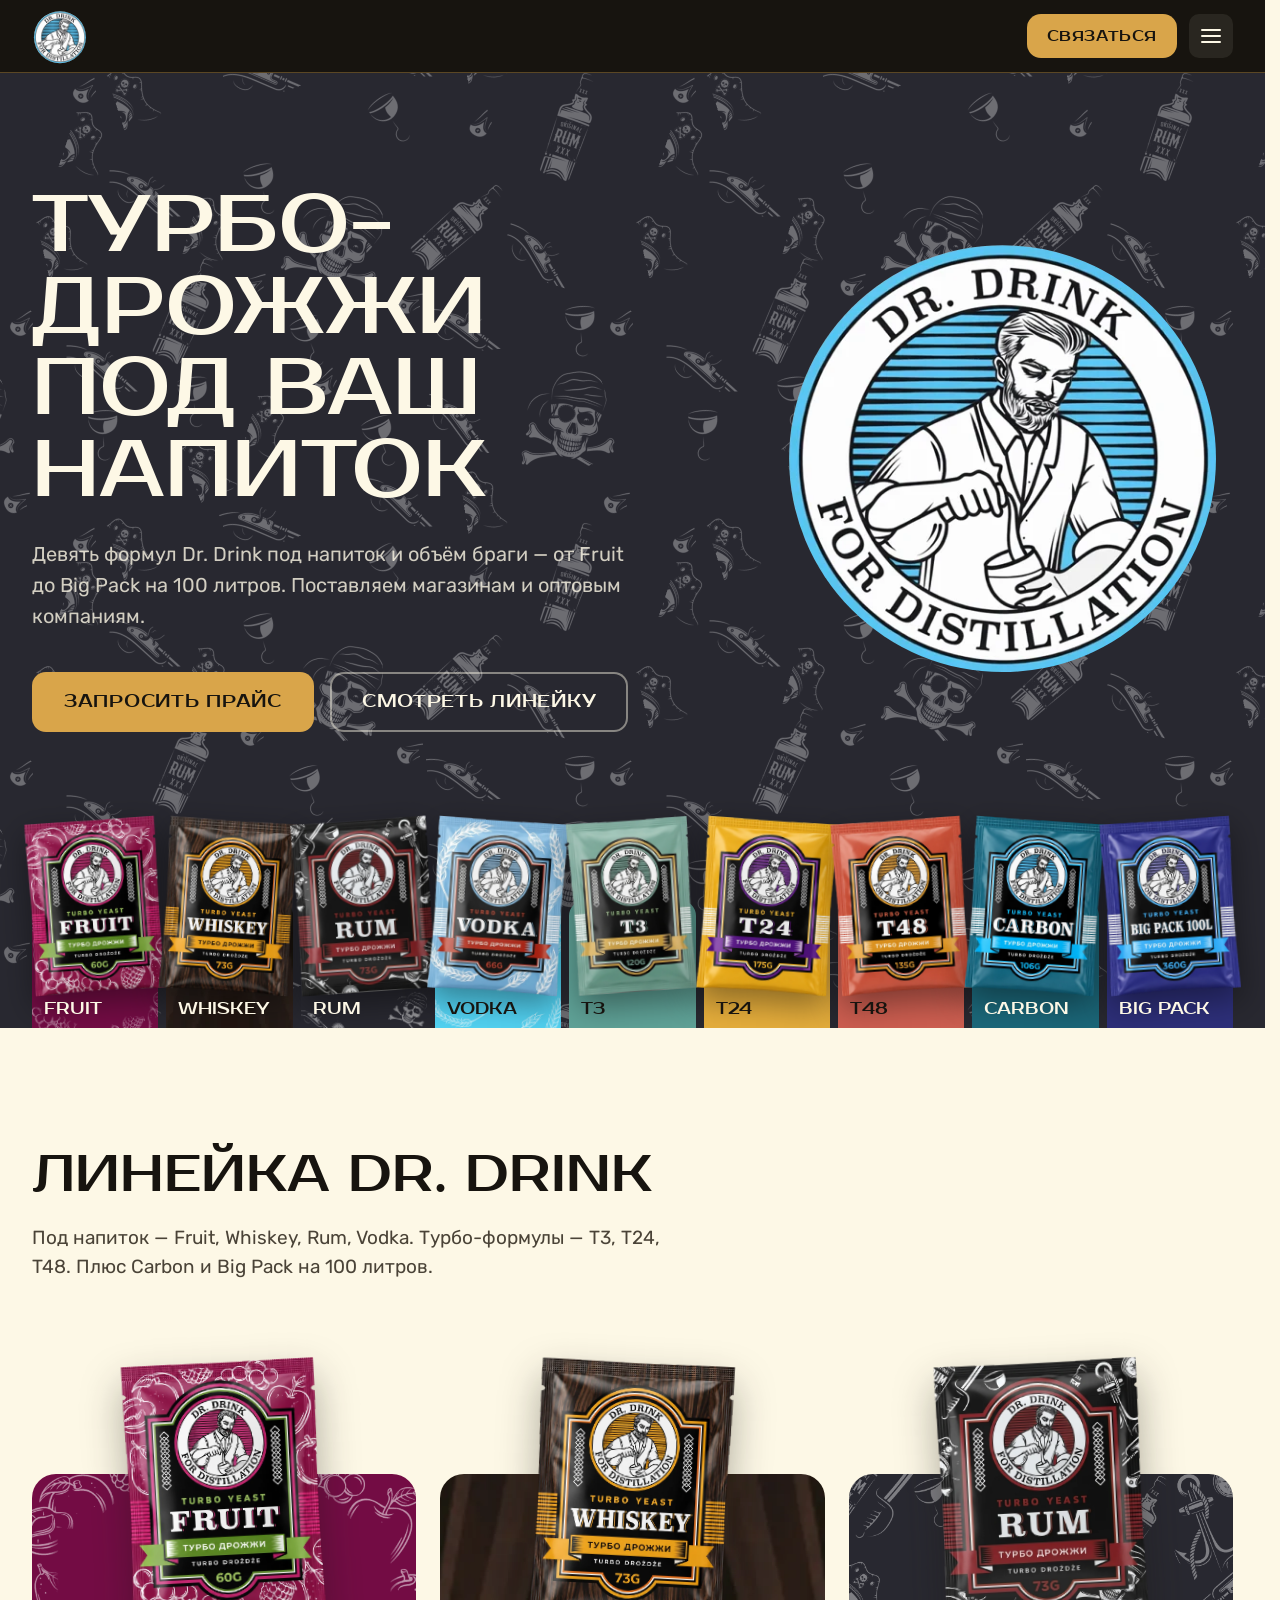
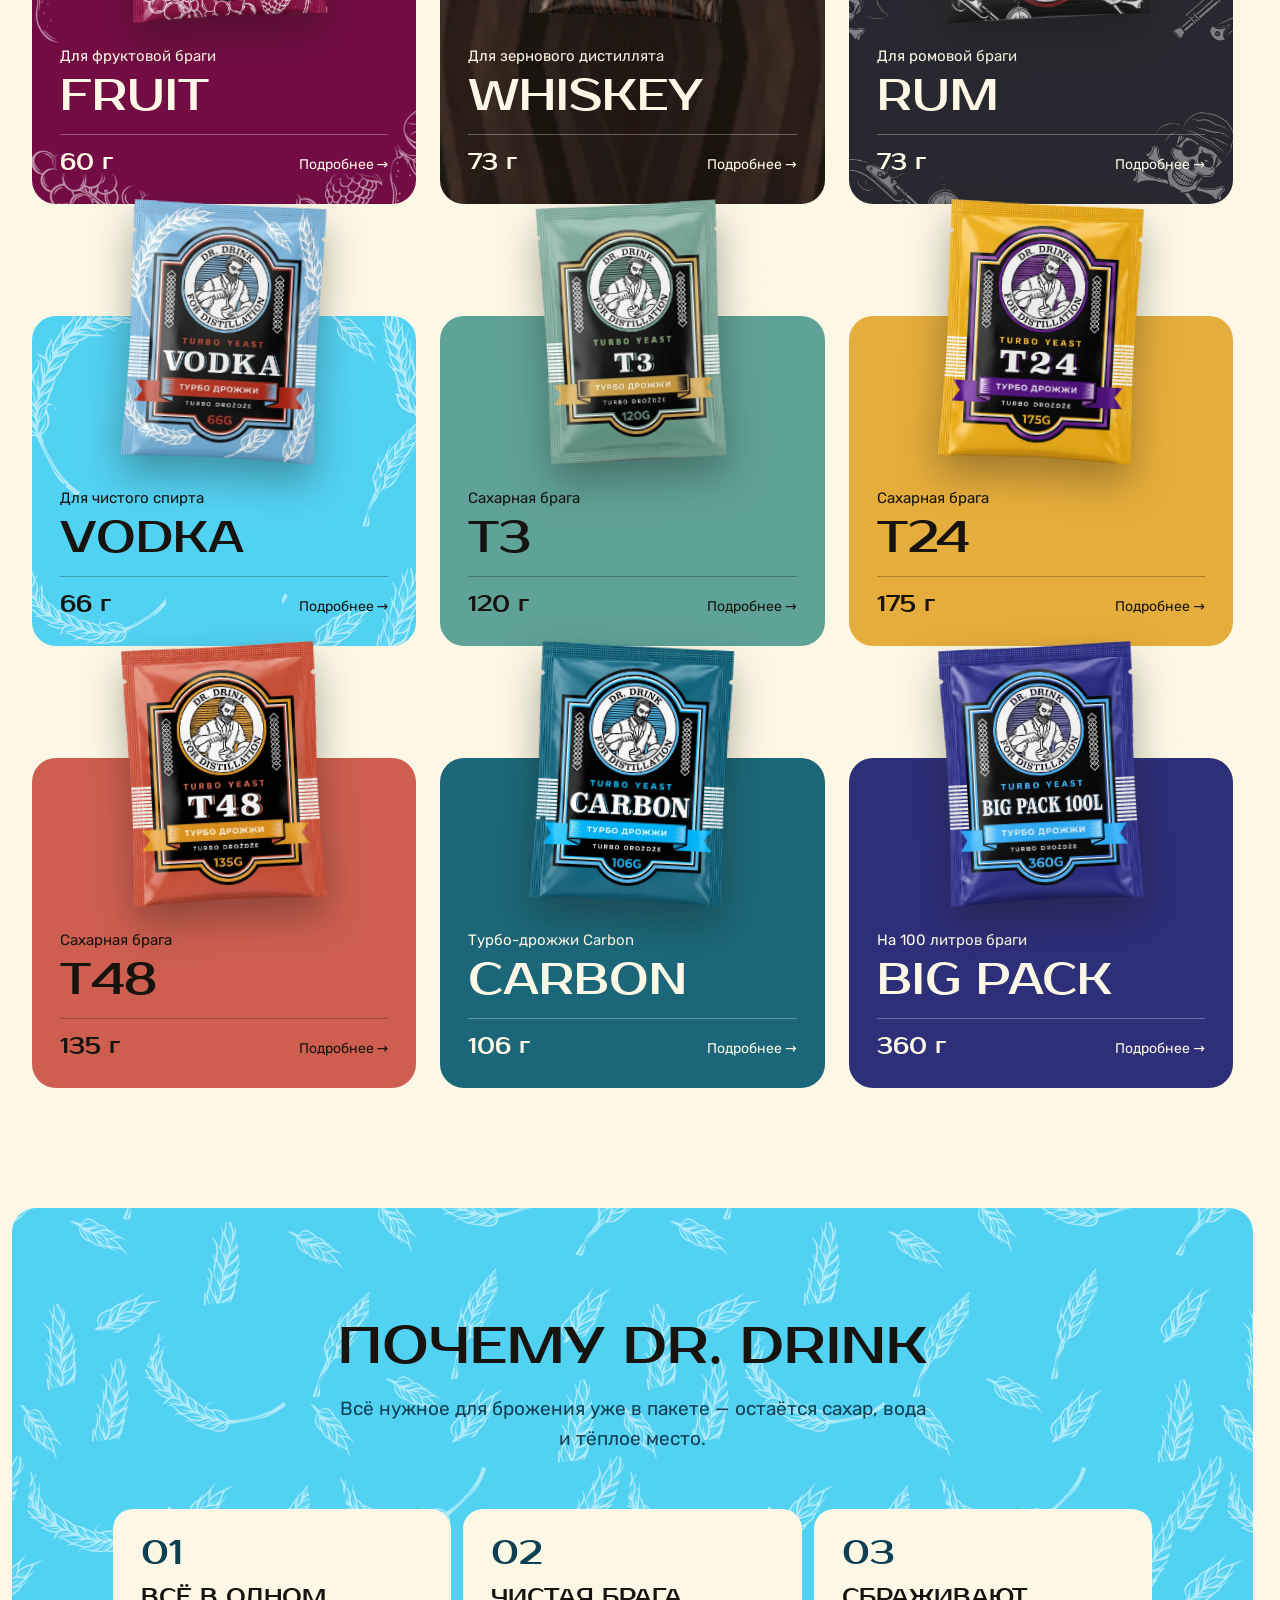
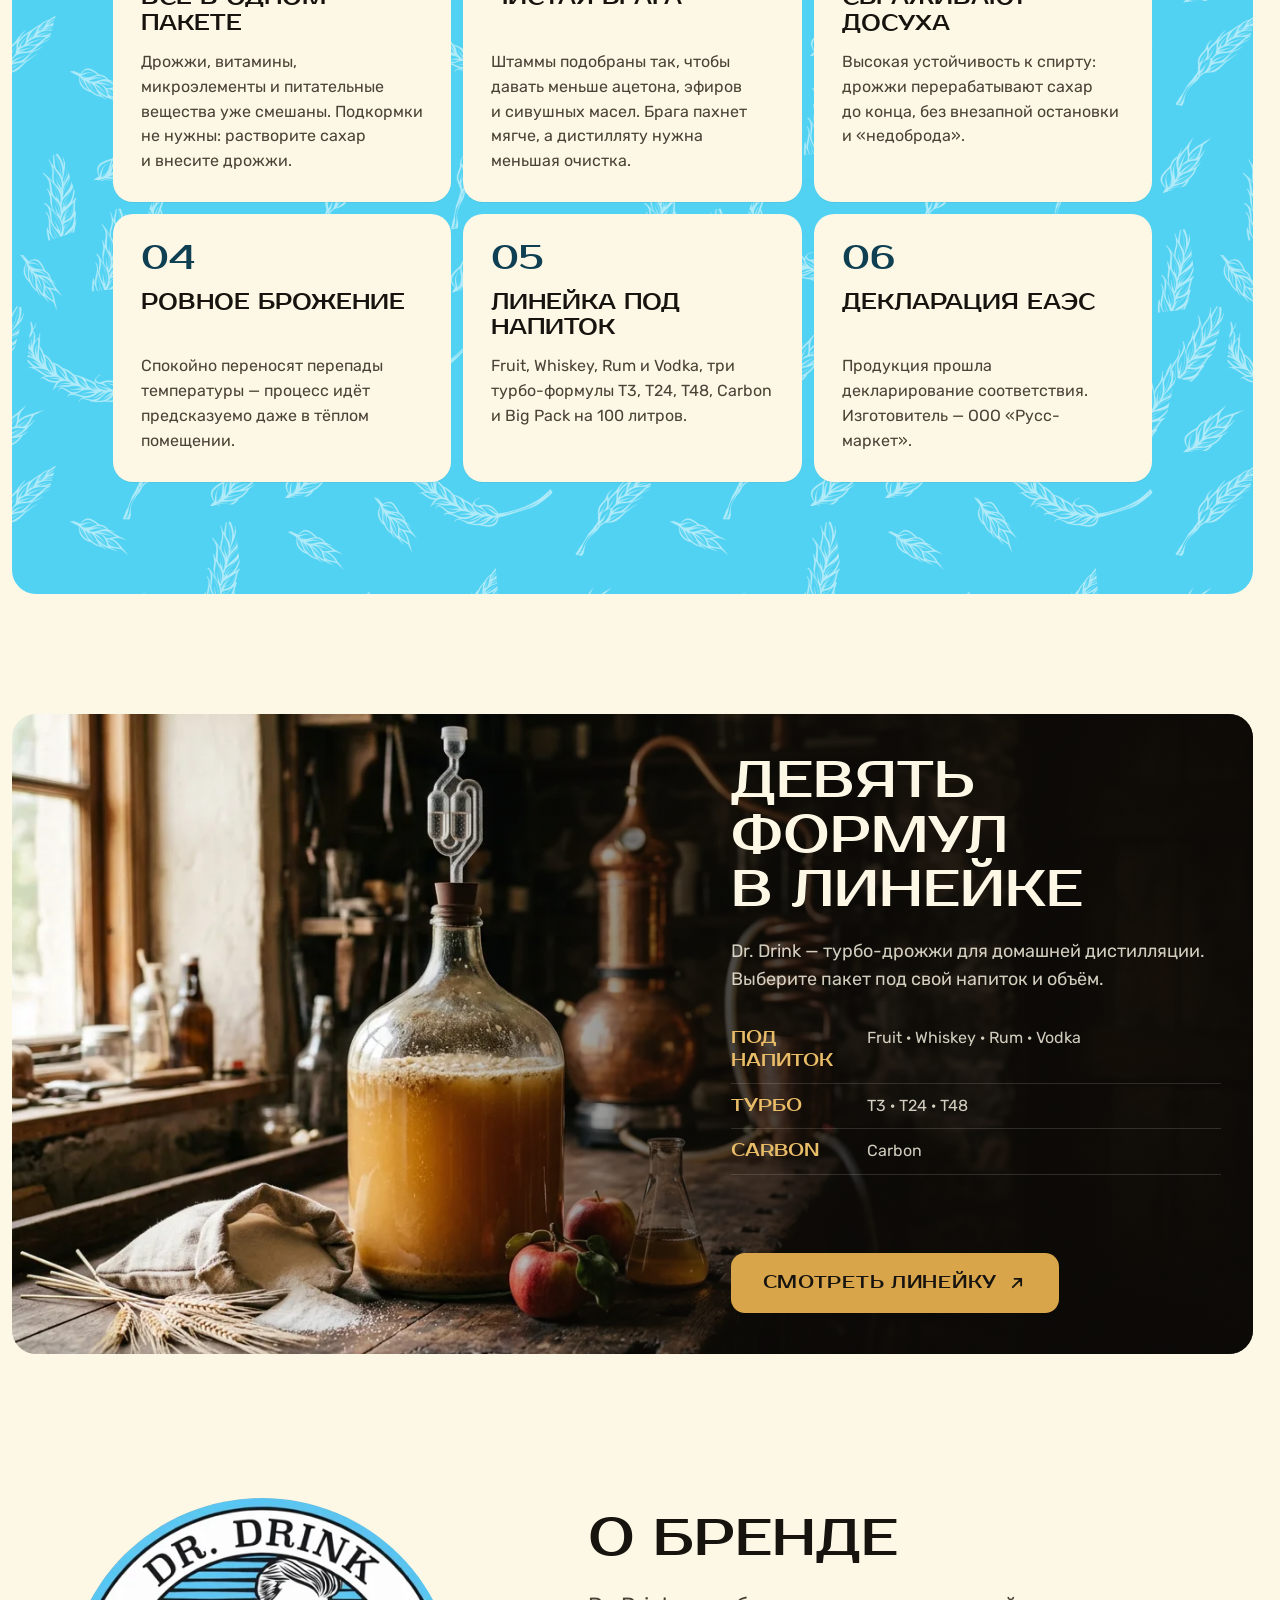
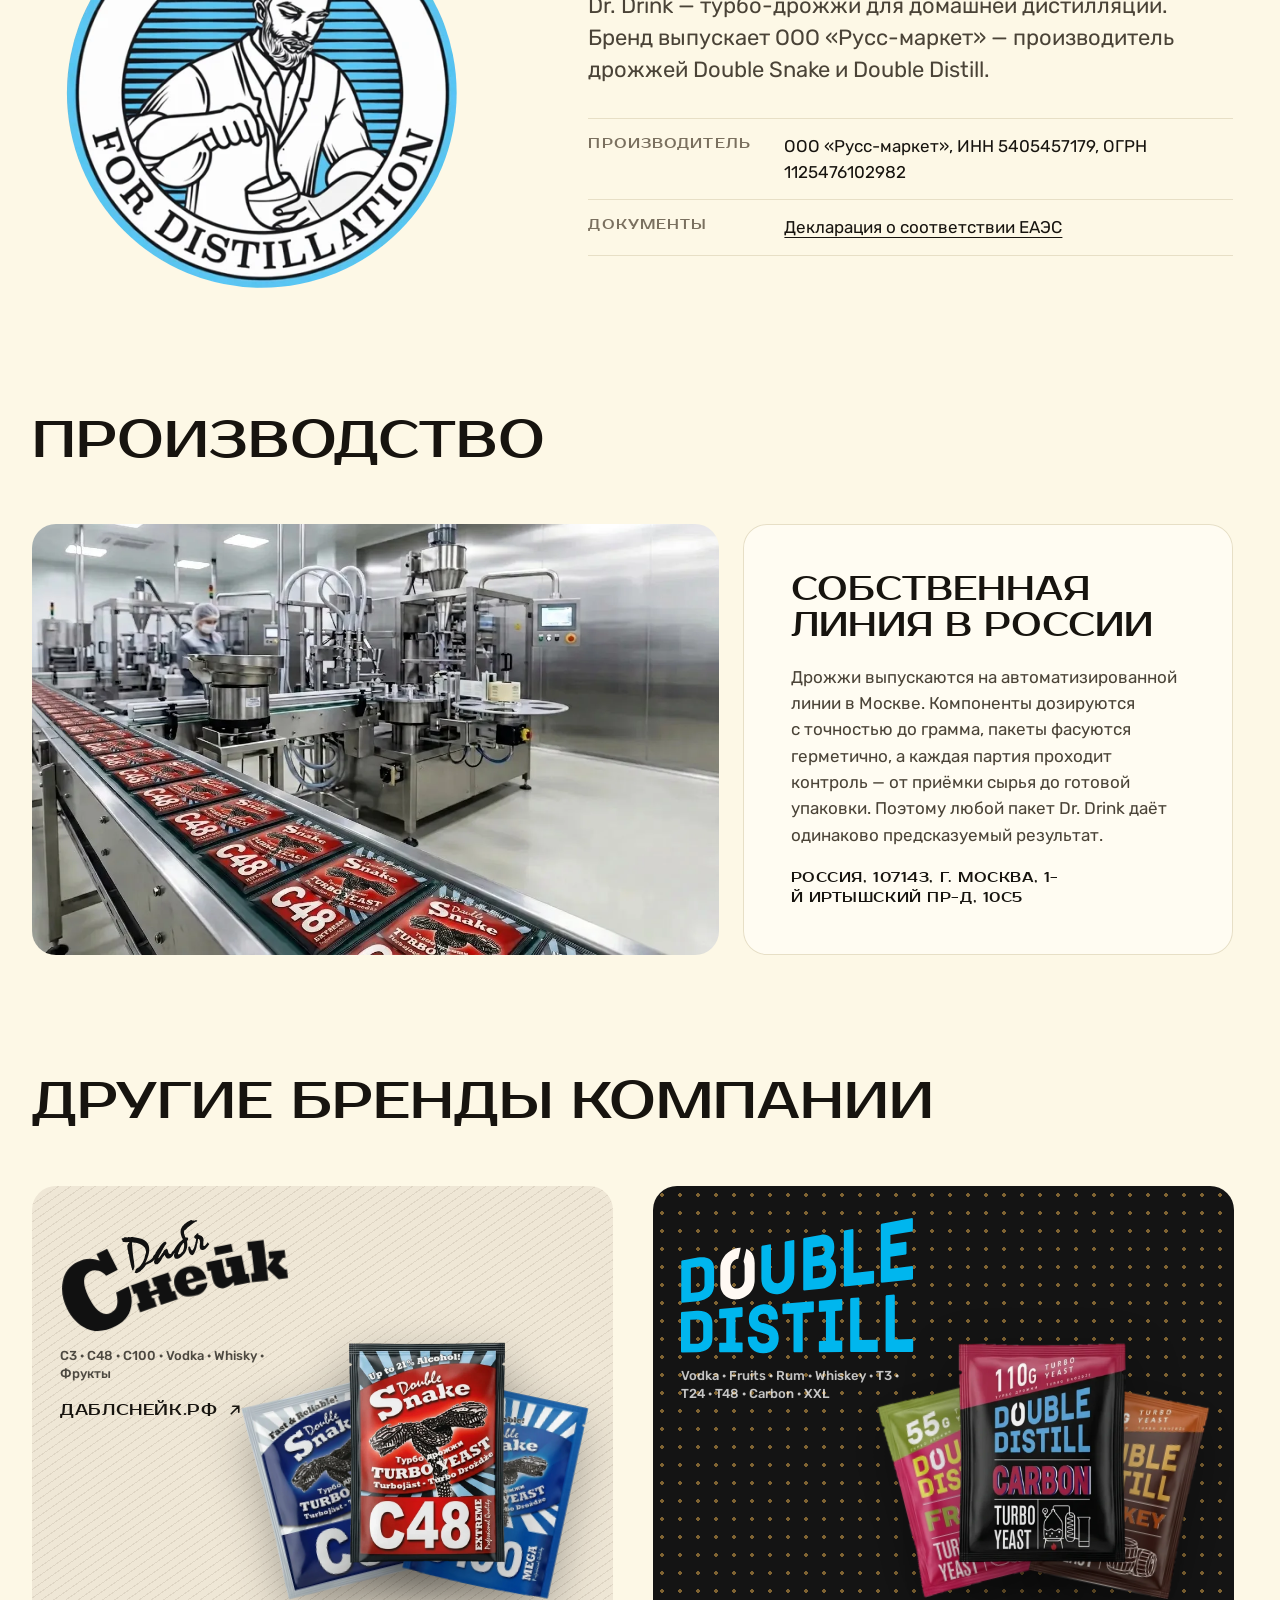
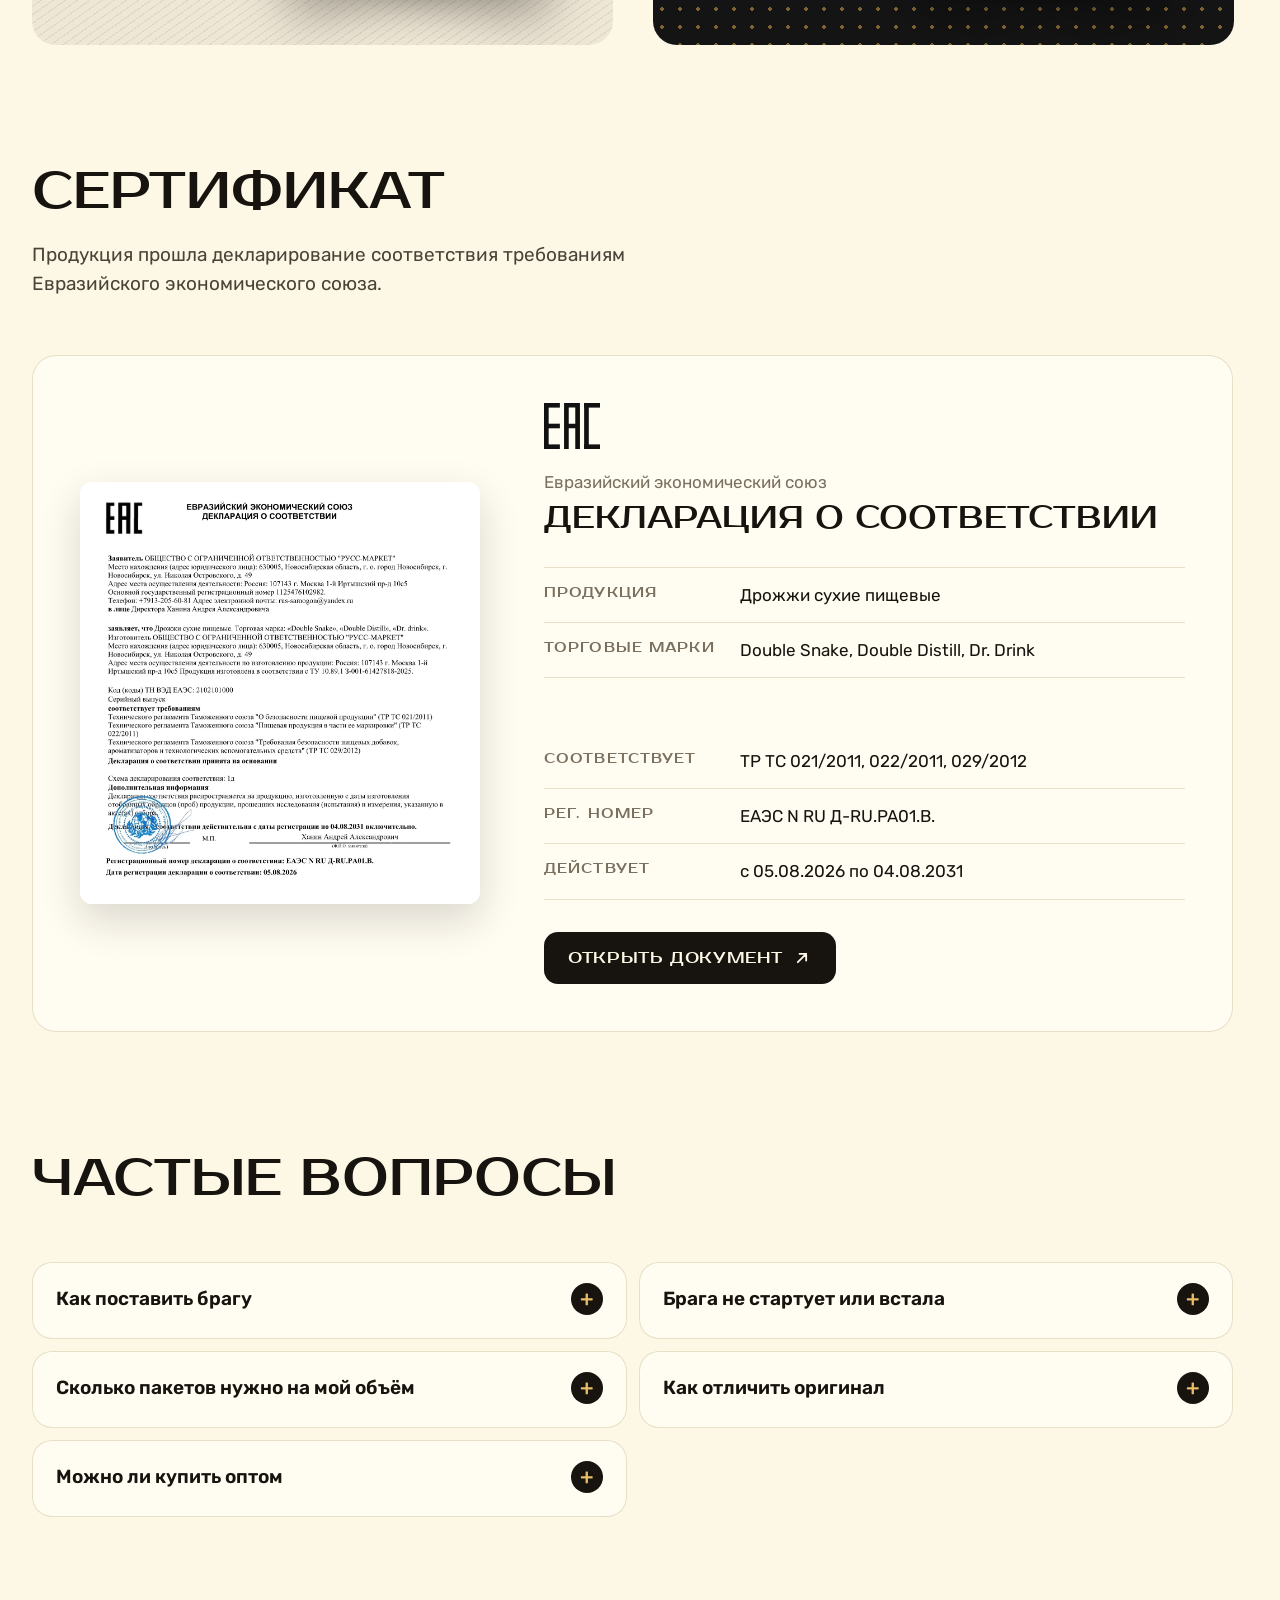
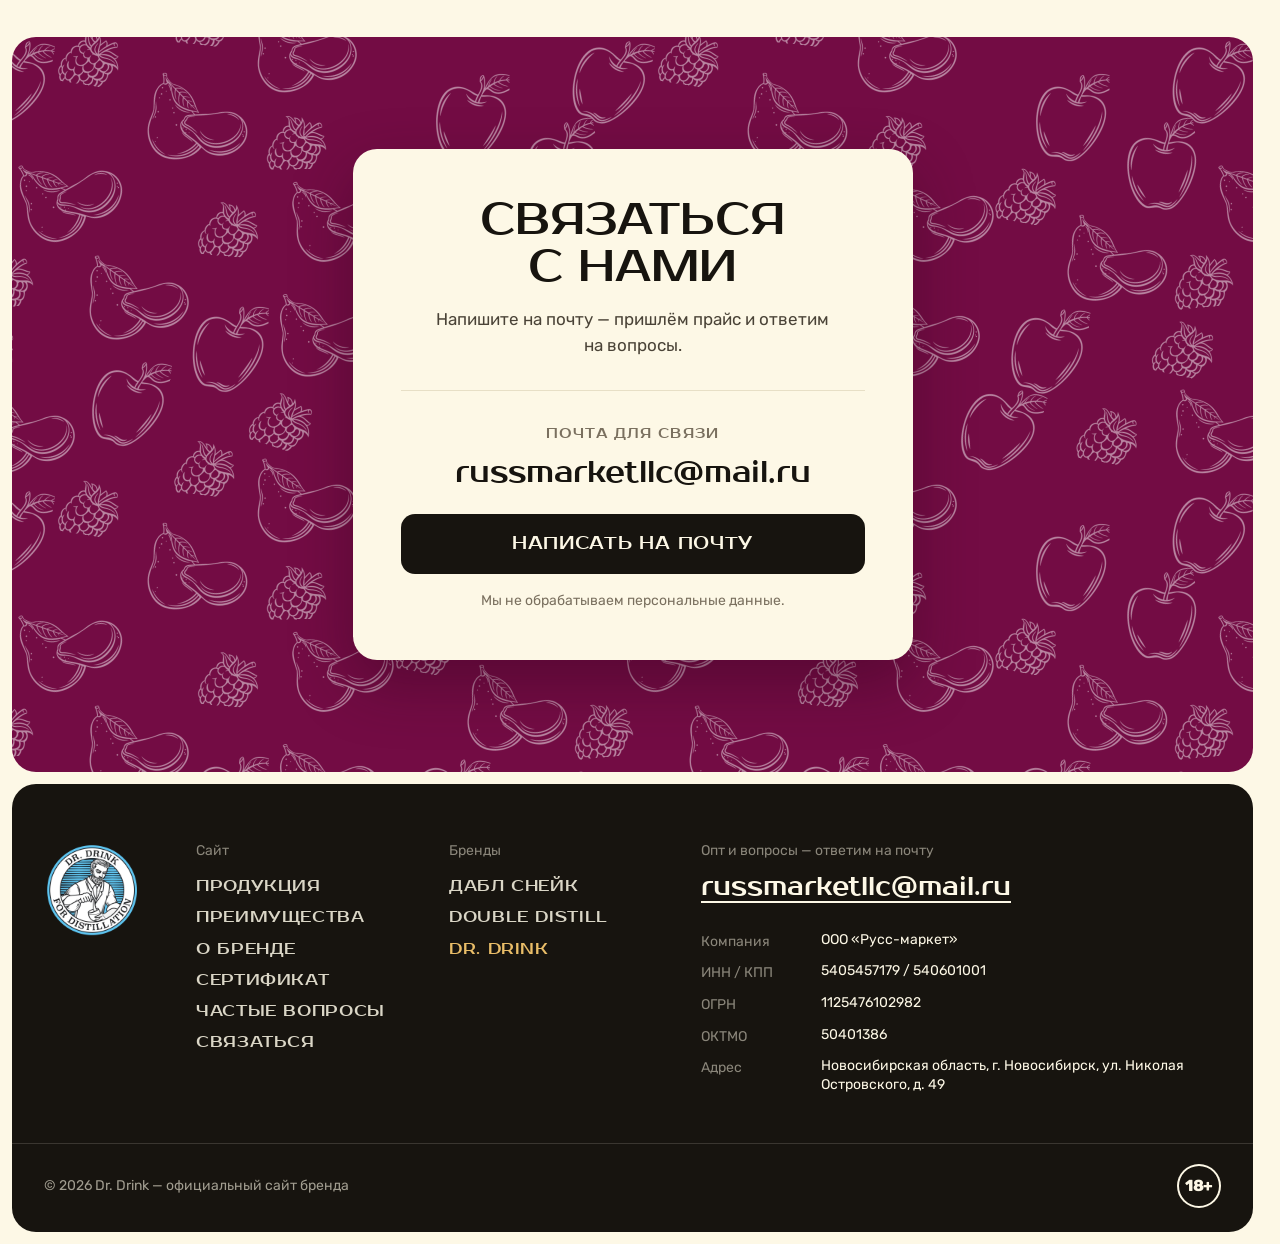
==== index.html @ 17f8c02a "Мобильная версия: без горизонтального люфта (iOS), линейка и преимущества — свайпом, круг 18+ не сжи" ====
<!doctype html>
<html lang="ru">
<head>
<meta charset="utf-8">
<meta name="viewport" content="width=device-width, initial-scale=1">
<title>Dr. Drink — турбо-дрожжи для дистилляции</title>
<meta name="description" content="Официальный сайт турбо-дрожжей Dr. Drink: девять формул под напиток и объём браги — от Fruit до Big Pack на 100 литров. Поставки магазинам и оптовым компаниям.">
<link rel="icon" href="favicon.png">
<meta name="theme-color" content="#17140f">
<meta property="og:type" content="website">
<meta property="og:locale" content="ru_RU">
<meta property="og:site_name" content="Dr. Drink">
<meta property="og:title" content="Dr. Drink — турбо-дрожжи для дистилляции">
<meta property="og:description" content="Девять формул под напиток и объём браги — от Fruit до Big Pack на 100 литров. Поставки магазинам и оптовым компаниям.">
<meta property="og:image" content="https://awakkarts-ux.github.io/drdrink-concept/img/og.jpg">
<meta property="og:image:width" content="1200">
<meta property="og:image:height" content="630">
<meta name="twitter:card" content="summary_large_image">
<link rel="preconnect" href="https://fonts.googleapis.com">
<link rel="preconnect" href="https://fonts.gstatic.com" crossorigin>
<link rel="stylesheet" href="https://fonts.googleapis.com/css2?family=Prosto+One&family=Rubik:wght@400;500;600&display=swap">
<link rel="stylesheet" href="css/site.css?v=20261030">
<script>if(!matchMedia("(prefers-reduced-motion: reduce)").matches)document.documentElement.classList.add("anim-on")</script>
</head>
<body>
<a class="skip" href="#main">К содержанию</a>

<!-- шапка: сплошная полоса во всю ширину (вместо плавающей капсулы), медальон-логотип свисает печатью -->
<header class="hd">
  <div class="c hd-in">
    <a class="hd-logo" href="#top" aria-label="Dr. Drink — на главную"><video class="hd-logo-anim" src="img/logo-anim.mp4" poster="img/logo-anim-poster.webp" muted playsinline preload="metadata" width="64" height="64" aria-hidden="true"></video><span class="sr-only">Dr. Drink — For distillation</span></a>
    <nav class="hd-nav" id="hd-nav" aria-label="Разделы">
      <a href="#lineup">Продукция</a>
      <a href="#benefits">Преимущества</a>
      <a href="#about">О бренде</a>
      <a href="#production">Производство</a>
      <a href="#certificate">Сертификат</a>
      <a href="#brands">Бренды</a>
      <a href="#faq">Вопросы</a>
    </nav>
    <a data-contact class="btn btn-gold" href="#contact">Связаться</a>
    <button class="hd-burger" type="button" aria-label="Открыть меню" aria-expanded="false" aria-controls="hd-nav"><span></span></button>
  </div>
</header>

<main id="main">

  <!-- первый экран: фон пачки Rum с её узором (клиент 18.10), справа логотип вместо бейджа, внизу вся линейка -->
  <section class="hero pat pat-rum pat-tile" id="top">
    <div class="c hero-in">
      <div>
        <h1 class="h1">Турбо-дрожжи<br>под&nbsp;ваш напиток</h1>
        <p class="hero-sub">Девять формул Dr.&nbsp;Drink под напиток и&nbsp;объём браги — от&nbsp;Fruit до&nbsp;Big Pack на&nbsp;100&nbsp;литров. Поставляем магазинам и&nbsp;оптовым компаниям.</p>
        <div class="hero-cta">
          <a data-contact class="btn btn-gold btn-lg" href="#contact">Запросить прайс</a>
          <a class="btn btn-line btn-lg" href="#lineup">Смотреть линейку</a>
        </div>
      </div>
      <div class="hero-logo-wrap"><a class="hero-logo" href="#about" aria-label="О бренде Dr. Drink"><video class="logo-anim" src="img/logo-anim.mp4" poster="img/logo-anim-poster.webp" muted loop autoplay playsinline preload="auto" width="320" height="320" aria-hidden="true"></video></a><button type="button" class="logo-toggle" aria-pressed="false" aria-label="Остановить анимацию логотипа"><svg class="i i-pause" viewBox="0 0 24 24" aria-hidden="true"><path d="M9 6v12M15 6v12"/></svg><svg class="i i-play" viewBox="0 0 24 24" aria-hidden="true"><path d="M8 5.5v13l11-6.5z"/></svg></button></div>
    </div>
    <ul class="c hero-row" aria-label="Линейка Dr. Drink">
      <li><a class="pat pat-fruit" style="--pat-o:.5" href="product.html?p=fruit"><img src="img/fruit.webp" width="680" height="900" alt="Dr. Drink Fruit"><b>Fruit</b></a></li>
      <li><a class="pat pat-whiskey" style="--pat-o:.8" href="product.html?p=whiskey"><img src="img/whiskey.webp" width="677" height="900" alt="Dr. Drink Whiskey"><b>Whiskey</b></a></li>
      <li><a class="pat pat-rum" style="--pat-o:.5" href="product.html?p=rum"><img src="img/rum.webp" width="609" height="770" alt="Dr. Drink Rum"><b>Rum</b></a></li>
      <li class="lt"><a class="pat pat-vodka" style="--pat-o:.6" href="product.html?p=vodka"><img src="img/vodka.webp" width="620" height="822" alt="Dr. Drink Vodka"><b>Vodka</b></a></li>
      <li class="lt"><a style="--pk:#5fa297" href="product.html?p=t3"><img src="img/t3.webp" width="551" height="784" alt="Dr. Drink T3"><b>T3</b></a></li>
      <li class="lt"><a style="--pk:#e5ad3b" href="product.html?p=t24"><img src="img/t24.webp" width="678" height="900" alt="Dr. Drink T24"><b>T24</b></a></li>
      <li class="lt"><a style="--pk:#cd5e50" href="product.html?p=t48"><img src="img/t48.webp" width="678" height="900" alt="Dr. Drink T48"><b>T48</b></a></li>
      <li><a style="--pk:#1b6779" href="product.html?p=carbon"><img src="img/carbon.webp" width="676" height="900" alt="Dr. Drink Carbon"><b>Carbon</b></a></li>
      <li><a style="--pk:#2d2f79" href="product.html?p=bigpack"><img src="img/bigpack.webp" width="678" height="900" alt="Dr. Drink Big Pack 100L"><b>Big Pack</b></a></li>
    </ul>
  </section>

  <!-- линейка: карточка в цвет пачки; узор — только у позиций, где он есть на пачке (Fruit, Whiskey, Rum, Vodka) -->
  <section class="sec c" id="lineup">
    <div class="sec-head">
      <h2 class="h2">Линейка Dr.&nbsp;Drink</h2>
      <p class="lead">Под напиток — Fruit, Whiskey, Rum, Vodka. Турбо-формулы — T3, T24, T48. Плюс Carbon и&nbsp;Big Pack на&nbsp;100&nbsp;литров.</p>
    </div>
    <div class="cards">
      <article class="card pat pat-fruit"><img src="img/fruit.webp" width="680" height="900" alt="" loading="lazy"><span class="card-k">Для фруктовой браги</span><h3 class="card-n"><a href="product.html?p=fruit">Fruit</a></h3><p class="card-m"><b>60&nbsp;г</b><span>Подробнее →</span></p></article>
      <article class="card pat pat-whiskey" style="--pat-o:.9"><img src="img/whiskey.webp" width="677" height="900" alt="" loading="lazy"><span class="card-k">Для зернового дистиллята</span><h3 class="card-n"><a href="product.html?p=whiskey">Whiskey</a></h3><p class="card-m"><b>73&nbsp;г</b><span>Подробнее →</span></p></article>
      <article class="card pat pat-rum" style="--pat-o:.4"><img src="img/rum.webp" width="609" height="770" alt="" loading="lazy"><span class="card-k">Для ромовой браги</span><h3 class="card-n"><a href="product.html?p=rum">Rum</a></h3><p class="card-m"><b>73&nbsp;г</b><span>Подробнее →</span></p></article>
      <article class="card lt pat pat-vodka"><img src="img/vodka.webp" width="620" height="822" alt="" loading="lazy"><span class="card-k">Для чистого спирта</span><h3 class="card-n"><a href="product.html?p=vodka">Vodka</a></h3><p class="card-m"><b>66&nbsp;г</b><span>Подробнее →</span></p></article>
      <article class="card lt" style="--pk:#5fa297"><img src="img/t3.webp" width="551" height="784" alt="" loading="lazy"><span class="card-k">Сахарная брага</span><h3 class="card-n"><a href="product.html?p=t3">T3</a></h3><p class="card-m"><b>120&nbsp;г</b><span>Подробнее →</span></p></article>
      <article class="card lt" style="--pk:#e5ad3b"><img src="img/t24.webp" width="678" height="900" alt="" loading="lazy"><span class="card-k">Сахарная брага</span><h3 class="card-n"><a href="product.html?p=t24">T24</a></h3><p class="card-m"><b>175&nbsp;г</b><span>Подробнее →</span></p></article>
      <article class="card lt" style="--pk:#cd5e50"><img src="img/t48.webp" width="678" height="900" alt="" loading="lazy"><span class="card-k">Сахарная брага</span><h3 class="card-n"><a href="product.html?p=t48">T48</a></h3><p class="card-m"><b>135&nbsp;г</b><span>Подробнее →</span></p></article>
      <article class="card" style="--pk:#1b6779"><img src="img/carbon.webp" width="676" height="900" alt="" loading="lazy"><span class="card-k">Турбо-дрожжи Carbon</span><h3 class="card-n"><a href="product.html?p=carbon">Carbon</a></h3><p class="card-m"><b>106&nbsp;г</b><span>Подробнее →</span></p></article>
      <article class="card" style="--pk:#2d2f79"><img src="img/bigpack.webp" width="678" height="900" alt="" loading="lazy"><span class="card-k">На 100&nbsp;литров браги</span><h3 class="card-n"><a href="product.html?p=bigpack">Big Pack</a></h3><p class="card-m"><b>360&nbsp;г</b><span>Подробнее →</span></p></article>
    </div>
  </section>

  <!-- преимущества (вместо «Как запустить брагу»): тексты даблснейк.рф, переформулированы без цифр Double Snake; фон пачки Vodka -->
  <section class="band benefits pat pat-vodka pat-tile" id="benefits">
    <div class="c">
      <div class="sec-head">
        <h2 class="h2">Почему Dr.&nbsp;Drink</h2>
        <p class="lead">Всё нужное для брожения уже в&nbsp;пакете — остаётся сахар, вода и&nbsp;тёплое место.</p>
      </div>
      <div class="ben-grid">
        <div class="ben"><span class="ben-n">01</span><b>Всё в одном пакете</b><span>Дрожжи, витамины, микроэлементы и&nbsp;питательные вещества уже смешаны. Подкормки не&nbsp;нужны: растворите сахар и&nbsp;внесите дрожжи.</span></div>
        <div class="ben"><span class="ben-n">02</span><b>Чистая брага</b><span>Штаммы подобраны так, чтобы давать меньше ацетона, эфиров и&nbsp;сивушных масел. Брага пахнет мягче, а&nbsp;дистилляту нужна меньшая очистка.</span></div>
        <div class="ben"><span class="ben-n">03</span><b>Сбраживают досуха</b><span>Высокая устойчивость к&nbsp;спирту: дрожжи перерабатывают сахар до&nbsp;конца, без внезапной остановки и&nbsp;«недоброда».</span></div>
        <div class="ben"><span class="ben-n">04</span><b>Ровное брожение</b><span>Спокойно переносят перепады температуры — процесс идёт предсказуемо даже в&nbsp;тёплом помещении.</span></div>
        <div class="ben"><span class="ben-n">05</span><b>Линейка под напиток</b><span>Fruit, Whiskey, Rum и&nbsp;Vodka, три турбо-формулы T3, T24, T48, Carbon и&nbsp;Big Pack на&nbsp;100&nbsp;литров.</span></div>
        <div class="ben"><span class="ben-n">06</span><b>Декларация ЕАЭС</b><span>Продукция прошла декларирование соответствия. Изготовитель — ООО «Русс-маркет».</span></div>
      </div>
    </div>
  </section>

  <!-- вместо таблицы «Сравнить линейку» (нет данных): тематическое изображение (сгенерировано в Figma AI) + подбор формулы по сырью -->
  <section class="still" id="choose">
    <img src="img/still.webp" alt="Бутыль с бродящей брагой и медный дистиллятор на верстаке" loading="lazy" width="1376" height="768">
    <div class="c still-in">
      <div class="still-text">
        <h2 class="h2">Девять формул в&nbsp;линейке</h2>
        <p>Dr.&nbsp;Drink — турбо-дрожжи для домашней дистилляции. Выберите пакет под свой напиток и&nbsp;объём.</p>
        <ul class="still-list">
          <li><b>Под напиток</b><span>Fruit · Whiskey · Rum · Vodka</span></li>
          <li><b>Турбо</b><span>T3 · T24 · T48</span></li>
          <li><b>Carbon</b><span>Carbon</span></li>
          <li><b>100&nbsp;литров</b><span>Big Pack</span></li>
        </ul>
        <a class="btn btn-gold btn-lg" href="#lineup">Смотреть линейку <svg class="i" viewBox="0 0 24 24" aria-hidden="true"><path d="M7 17 17 7M9 7h8v8"/></svg></a>
      </div>
    </div>
  </section>

  <!-- о бренде: логотип без рамки, проверяемые факты; другие бренды — логотипами -->
  <section class="sec c" id="about">
    <div class="about">
      <div class="about-logo-wrap"><video class="logo-anim" src="img/logo-anim.mp4" poster="img/logo-anim-poster.webp" muted loop playsinline preload="metadata" width="420" height="420" aria-label="Логотип Dr. Drink — For distillation"></video><button type="button" class="logo-toggle" aria-pressed="false" aria-label="Остановить анимацию логотипа"><svg class="i i-pause" viewBox="0 0 24 24" aria-hidden="true"><path d="M9 6v12M15 6v12"/></svg><svg class="i i-play" viewBox="0 0 24 24" aria-hidden="true"><path d="M8 5.5v13l11-6.5z"/></svg></button></div>
      <div>
        <h2 class="h2">О бренде</h2>
        <p class="about-lead">Dr.&nbsp;Drink — турбо-дрожжи для домашней дистилляции. Бренд выпускает ООО «Русс-маркет» — производитель дрожжей Double Snake и&nbsp;Double Distill.</p>
        <dl class="facts">
          <div><dt class="lbl">Производитель</dt><dd>ООО «Русс-маркет», ИНН 5405457179, ОГРН 1125476102982</dd></div>
          <div><dt class="lbl">Документы</dt><dd><a class="lnk" href="#certificate">Декларация о соответствии ЕАЭС</a></dd></div>
        </dl>
      </div>
    </div>
  </section>

  <!-- производство (клиент 20.10): как блок «Производство» на даблснейк.рф — фото линии + текст, переформулированный -->
  <section class="sec c" id="production">
    <div class="sec-head"><h2 class="h2">Производство</h2></div>
    <div class="prod">
      <figure class="prod-pic"><img src="img/production.webp" alt="Автоматическая линия фасовки дрожжей" width="1376" height="768" loading="lazy"></figure>
      <div class="prod-text">
        <p class="prod-lead">Собственная линия в&nbsp;России</p>
        <p>Дрожжи выпускаются на&nbsp;автоматизированной линии в&nbsp;Москве. Компоненты дозируются с&nbsp;точностью до&nbsp;грамма, пакеты фасуются герметично, а&nbsp;каждая партия проходит контроль — от&nbsp;приёмки сырья до&nbsp;готовой упаковки. Поэтому любой пакет Dr.&nbsp;Drink даёт одинаково предсказуемый результат.</p>
        <span class="prod-addr">Россия, 107143, г.&nbsp;Москва, 1-й&nbsp;Иртышский пр-д, 10с5</span>
      </div>
    </div>
  </section>

  <!-- другие бренды компании — как блок «Наши бренды» на даблснейк.рф: веер пачек + логотип + линейка -->
  <section class="sec c" id="brands">
    <div class="sec-head"><h2 class="h2">Другие бренды компании</h2></div>
    <div class="pb-grid">
      <a class="pb-card pb-paper" href="https://xn--80achgugeq9a.xn--p1ai/" target="_blank" rel="noopener" aria-label="Дабл Снейк — даблснейк.рф">
        <span class="pb-fan" aria-hidden="true"><img class="f1" src="img/ds-c3.webp" width="505" height="640" alt=""><img class="f2" src="img/ds-c48.webp" width="640" height="640" alt=""><img class="f3" src="img/ds-c100.webp" width="640" height="640" alt=""></span>
        <span class="pb-text"><svg xmlns="http://www.w3.org/2000/svg" viewBox="62.02 77.06 221.71 110.96" role="img" aria-label="Дабл Снейк" class="pb-logo pb-logo-ds pb-wave"><g fill="#111111"><g data-wave-letter="0"><path fill-rule="nonzero" d="M116.07 148.8C118.07 156 118.64 164.64 111.2 168.38C101.29 173.37 93.89 161.65 90.02 153.95C86.28 146.48 81.1 133.43 90.82 128.54C93.54 127.17 96.45 127.04 99.38 127.98C102.13 128.87 104.48 130.57 106.48 132.67L117.65 127.05L107.42 106.65L97.18 111.8L100.38 118.2L96.39 117.08C90.24 115.36 84.22 116.64 78.68 119.43C71.01 123.28 66.4 129.46 64.72 138.06C62.91 147.31 64.71 156.27 68.96 164.74C73.2 173.2 79.3 179.82 87.82 183.75C96.99 187.97 106.61 185.79 115.14 181.5C121.56 178.27 127.14 173.55 129.52 166.46C132.4 157.87 131.1 151.17 128.21 142.93ZZ"/></g><g data-wave-letter="1"><path fill-rule="nonzero" d="M151.87 134.58L163.85 130.41L166.47 129.49L169.33 137.68L169.35 137.74L166.72 138.66L169.96 147.96L172.59 147.04L172.61 147.11L175.47 155.29L172.84 156.21L160.86 160.38L159.32 160.92L156.47 152.73L158.01 152.2L157.98 152.13L157.16 149.77L150.13 152.22L150.95 154.58L150.98 154.65L152.51 154.11L155.37 162.3L153.83 162.84L141.85 167.01L139.22 167.93L136.37 159.74L136.34 159.68L138.97 158.76L135.73 149.46L133.1 150.38L133.08 150.31L130.23 142.13L132.85 141.21L144.83 137.03L146.37 136.5L149.23 144.68L147.69 145.22L147.71 145.29L148.65 147.99L155.68 145.54L154.74 142.83L154.72 142.77L153.18 143.31L150.33 135.12ZZ"/></g><g data-wave-letter="2"><path fill-rule="nonzero" d="M183.98 136.9L190.87 135.12C190.76 134.57 190.7 134.26 190.68 134.19C190.31 132.75 189.68 131.66 188.79 130.88C187.9 130.13 186.92 129.89 185.84 130.17C184.74 130.45 184.03 131.17 183.71 132.34C183.39 133.52 183.43 134.86 183.82 136.37C183.87 136.56 183.92 136.74 183.98 136.9ZM193.56 141.81L204.14 139.15C203.98 141.06 203.83 142.47 202.94 144.26C202.37 145.41 201.59 146.47 200.6 147.47C198.62 149.5 195.99 150.94 192.72 151.79C187.22 153.21 182.75 153 179.32 151.16C175.89 149.33 173.64 146.36 172.57 142.24C171.52 138.21 172.02 134.49 174.07 131.1C176.08 127.71 179.4 125.41 184.04 124.2C188.5 123.05 192.47 123.38 195.93 125.19C199.34 127 201.8 130.46 203.31 135.57L184.73 140.39C185.89 144.67 187.87 146.43 190.68 145.71C192.36 145.27 193.33 143.97 193.56 141.81Z"/></g><g data-wave-letter="3"><path fill-rule="nonzero" d="M207.43 127.58L204.55 128.16L202.85 119.73L218.14 116.65L220.71 129.42C221.15 131.58 221.62 132.99 222.13 133.66C222.62 134.34 223.43 134.57 224.56 134.34C225.93 134.07 227.11 133.4 228.12 132.33L226.39 123.76L223.14 124.42L221.44 115.98L237.1 112.82L240.8 131.18L243.69 130.6L245.38 139.02L230.09 142.11L229.41 138.71C226.67 141.97 223.6 143.94 220.19 144.63C217.75 145.12 215.48 144.67 213.37 143.27C211.24 141.89 209.69 138.77 208.71 133.92ZZM210.41 105.45L227.14 101.97L228.7 109.52L211.97 112.99Z"/></g><g data-wave-letter="4"><path fill-rule="nonzero" d="M262.72 137.17L247.08 138.99L246.09 130.47L249.18 130.11L246.63 108.28L243.49 108.64L242.5 100.12L258.19 98.3L261.34 125.38L268.22 115.8L263.8 116.32L263.02 109.63L278.49 107.83L279.35 115.18L276.53 115.51L272.57 121.02L278.77 126.65L280.73 126.42L281.73 134.96L272.72 136L261.34 125.38ZZ"/></g><path fill-rule="nonzero" d="M205.92 102.25C205.81 102.44 205.68 102.64 205.54 102.85C205.4 103.06 205.26 103.25 205.13 103.43C204.86 103.79 204.58 104.15 204.28 104.51C203.98 104.87 203.68 105.21 203.39 105.53C203.1 105.84 202.8 106.14 202.49 106.41C202.17 106.68 201.88 106.92 201.61 107.09C201.26 107.33 200.91 107.51 200.56 107.66C200.21 107.79 199.87 107.88 199.55 107.91C199.18 107.94 198.83 107.9 198.48 107.76C198.13 107.63 197.8 107.41 197.48 107.1C197.27 106.88 197.11 106.61 197 106.27C196.88 105.93 196.8 105.57 196.76 105.18C196.7 104.89 196.69 104.58 196.69 104.24C196.7 103.9 196.72 103.56 196.74 103.24C196.77 102.92 196.8 102.59 196.83 102.27C196.86 101.95 196.87 101.66 196.86 101.41C196.87 101.22 196.9 101.01 196.97 100.82C197.03 100.62 197.08 100.42 197.08 100.21C197.07 100.07 197.04 99.9 196.98 99.72C196.93 99.53 196.88 99.37 196.84 99.22C196.78 98.92 196.7 98.64 196.61 98.36C196.51 98.09 196.37 97.86 196.18 97.69C196.07 97.57 195.92 97.47 195.72 97.42C195.54 97.35 195.32 97.32 195.1 97.33C195.09 97.52 195.08 97.74 195.05 97.96C195.02 98.18 195 98.39 194.98 98.6C194.93 98.98 194.87 99.37 194.79 99.79C194.72 100.21 194.64 100.62 194.58 101.01C194.57 101.18 194.5 101.37 194.38 101.58C194.25 101.8 194.18 101.99 194.15 102.16C194.04 102.7 193.94 103.25 193.88 103.79C193.82 104.35 193.72 104.88 193.58 105.39C193.39 106.06 193.18 106.73 192.95 107.36C192.73 107.99 192.51 108.59 192.29 109.14C192.08 109.67 191.86 110.16 191.62 110.6C191.39 111.06 191.16 111.43 190.91 111.75C190.72 111.99 190.53 112.19 190.32 112.37C190.12 112.55 189.92 112.65 189.72 112.7C189.47 112.76 189.22 112.77 188.98 112.73C188.73 112.69 188.5 112.62 188.28 112.53C188.04 112.38 187.8 112.19 187.57 111.95C187.33 111.72 187.13 111.45 186.95 111.14C186.8 110.89 186.67 110.63 186.54 110.35C186.41 110.06 186.31 109.76 186.23 109.45C186.12 109.04 186.02 108.61 185.93 108.16C185.84 107.71 185.77 107.27 185.72 106.83C185.7 106.59 185.67 106.34 185.67 106.09C185.66 105.85 185.66 105.6 185.65 105.35C185.65 105.2 185.74 105.03 185.93 104.84C186.1 104.64 186.3 104.52 186.52 104.47C186.72 104.42 186.91 104.44 187.1 104.52C187.28 104.6 187.39 104.69 187.41 104.78C187.45 104.92 187.5 105.12 187.59 105.36C187.67 105.61 187.76 105.87 187.86 106.14C188.06 106.68 188.31 107.18 188.59 107.66C188.89 108.14 189.15 108.35 189.4 108.29C189.9 108.17 190.39 107.57 190.88 106.49C191.36 105.4 191.75 104.3 192.03 103.21C192.07 103.02 192.14 102.81 192.24 102.59C192.33 102.38 192.41 102.16 192.46 101.93C192.49 101.76 192.5 101.56 192.48 101.35C192.47 101.14 192.49 100.95 192.53 100.8C192.58 100.63 192.66 100.46 192.75 100.29C192.85 100.1 192.91 99.93 192.92 99.78C192.96 99.52 193 99.27 193.02 99.04C193.04 98.8 193.07 98.58 193.11 98.36C193.15 98.1 193.2 97.86 193.22 97.64C193.26 97.41 193.29 97.25 193.32 97.12C192.94 97.01 192.62 96.89 192.36 96.78C192.11 96.65 191.91 96.54 191.78 96.41C191.64 96.27 191.53 96.12 191.47 95.95C191.41 95.8 191.37 95.64 191.37 95.49C191.38 95.31 191.43 95.13 191.52 94.95C191.62 94.79 191.7 94.61 191.78 94.45C191.87 94.31 191.96 94.16 192.05 94.01C192.13 93.85 192.2 93.73 192.25 93.61C192.39 93.58 192.57 93.51 192.79 93.41C193 93.31 193.19 93.18 193.38 93.05C193.45 92.98 193.47 92.87 193.45 92.73C193.42 92.59 193.44 92.47 193.51 92.39C193.59 92.29 193.72 92.22 193.89 92.18C194.07 92.15 194.2 92.11 194.27 92.06C194.59 91.83 194.87 91.76 195.12 91.86C195.36 91.95 195.52 92.44 195.6 93.34C195.77 93.39 195.94 93.43 196.11 93.48C196.3 93.53 196.46 93.58 196.61 93.63C196.93 93.73 197.25 93.86 197.57 94C197.88 94.14 198.16 94.28 198.4 94.43C198.68 94.61 198.93 94.8 199.13 95.03C199.33 95.24 199.5 95.46 199.64 95.68C199.78 95.89 199.9 96.13 200 96.38C200.11 96.63 200.18 96.87 200.24 97.11C200.32 97.43 200.37 97.75 200.4 98.1C200.43 98.44 200.44 98.77 200.42 99.07C200.42 99.23 200.38 99.42 200.28 99.64C200.18 99.85 200.13 100.06 200.13 100.26C200.12 100.37 200.14 100.47 200.2 100.59C200.25 100.72 200.27 100.82 200.26 100.93C200.24 101.28 200.21 101.65 200.17 102.01C200.12 102.38 200.12 102.71 200.16 103C200.19 103.29 200.27 103.53 200.4 103.7C200.53 103.88 200.69 103.99 200.88 104.05C201.01 104.09 201.16 104.06 201.34 103.98C201.53 103.89 201.71 103.77 201.91 103.63C202.12 103.45 202.36 103.2 202.62 102.9C202.88 102.59 203.12 102.3 203.35 101.99C203.56 101.71 203.75 101.42 203.93 101.14C204.1 100.86 204.25 100.62 204.36 100.43ZZM151.94 113.8L153.76 111.76C153.82 111.66 153.89 111.53 153.96 111.36C154.04 111.19 154.11 110.97 154.19 110.67C154.25 110.43 154.35 110.22 154.49 110.02C154.63 109.83 154.81 109.64 155.03 109.46C155.11 109.27 155.25 109.01 155.42 108.71C155.6 108.41 155.83 108.05 156.11 107.63C156.27 107.48 156.45 107.27 156.68 107.01C156.9 106.75 157.13 106.43 157.37 106.03C158.47 104.26 159.47 102.87 160.4 101.87C161.32 100.87 162.16 100.26 162.93 100.03C163.36 99.91 163.7 99.9 163.95 100.01C164.21 100.12 164.38 100.33 164.47 100.64C164.57 100.96 164.59 101.27 164.54 101.55C164.49 101.84 164.37 102.1 164.15 102.35C163.83 102.75 163.48 103.2 163.1 103.68C162.94 104.08 162.72 104.52 162.45 104.99C162.18 105.47 161.85 105.96 161.45 106.47C161.35 106.72 161.26 106.94 161.2 107.13C161.14 107.22 161.02 107.41 160.85 107.68C160.69 107.95 160.45 108.27 160.15 108.65C160.09 109.04 159.87 109.59 159.47 110.29C159.09 111 158.56 111.87 157.87 112.89C157.78 113.04 157.65 113.34 157.47 113.82C157.29 114.3 157.05 114.92 156.78 115.7L157 115.86C157.33 115.64 157.65 115.35 157.97 114.97C158.28 114.58 158.62 114.1 158.97 113.53C159.38 112.88 159.71 112.36 159.98 111.95C160.24 111.55 160.43 111.28 160.55 111.14C160.64 111.04 160.74 110.94 160.83 110.85C160.93 110.75 161.04 110.64 161.16 110.5C161.66 109.43 162.18 108.58 162.7 107.99C163.23 107.38 163.77 106.99 164.34 106.83C164.68 106.72 164.98 106.77 165.23 106.98C165.49 107.18 165.7 107.53 165.89 108.03C166.09 108.82 166.29 109.57 166.5 110.28C166.63 110.78 166.91 111.18 167.33 111.49C167.74 111.8 168.2 111.88 168.68 111.74C168.83 111.69 168.96 111.61 169.08 111.49C169.19 111.37 169.31 111.22 169.41 111.05C169.49 110.88 169.55 110.71 169.62 110.55C169.69 110.39 169.76 110.24 169.83 110.08C169.95 109.98 170.12 109.68 170.4 109.43C170.59 109.25 170.8 109.09 170.98 108.96L170.98 108.96C171.15 108.83 171.28 108.74 171.31 108.7C171.38 108.6 171.43 108.46 171.66 108.2C171.98 107.66 172.53 106.76 173.3 105.48C173.86 104.54 174.43 103.72 175 103C175.57 102.29 176.11 101.68 176.63 101.15C176.95 100.83 177.24 100.53 177.51 100.25C177.79 99.97 178.09 99.68 178.44 99.38C178.68 99.17 178.96 98.93 179.28 98.66C179.59 98.39 179.97 98.09 180.42 97.75C180.27 97.36 180.1 96.96 179.89 96.57C179.68 96.19 179.52 95.8 179.42 95.43C179.27 94.99 179.11 94.53 178.94 94.06C178.77 93.6 178.63 93.17 178.53 92.79C178.43 92.41 178.36 92.03 178.32 91.64C178.28 91.26 178.26 90.89 178.26 90.52C178.26 90.08 178.29 89.64 178.36 89.17C178.43 88.71 178.53 88.25 178.65 87.77C178.76 87.33 178.97 86.86 179.26 86.36C179.56 85.86 179.92 85.36 180.31 84.87C180.62 84.49 180.95 84.11 181.31 83.74C181.67 83.37 182.02 83.02 182.39 82.71C182.7 82.42 183.06 82.13 183.46 81.83C183.87 81.53 184.29 81.24 184.73 80.96C185.32 80.58 185.78 80.3 186.1 80.11C186.42 79.92 186.86 79.7 187.42 79.43C188.08 79.19 188.51 79.06 188.7 79.06C188.85 79.07 188.94 79.13 188.97 79.23C189.01 79.33 189.12 79.39 189.33 79.4C189.57 79.41 189.84 79.44 190.14 79.48C190.43 79.52 190.73 79.56 191.04 79.59C191.15 79.6 191.43 79.52 191.88 79.37C192.32 79.22 192.6 79.14 192.71 79.15C193.4 79.18 193.9 79.28 194.19 79.44C194.48 79.61 194.54 79.73 194.39 79.8C194.26 79.86 194.19 79.94 194.16 80.08C194.13 80.21 194.05 80.31 193.9 80.38C193.77 80.45 193.58 80.5 193.34 80.53C193.1 80.57 192.91 80.63 192.78 80.71C192.56 80.82 192.31 80.93 192.06 81.05C191.8 81.17 191.56 81.3 191.36 81.44C191.14 81.56 190.94 81.72 190.75 81.92C190.57 82.11 190.37 82.28 190.16 82.42C189.72 82.7 189.28 83 188.86 83.31C188.43 83.63 188.01 83.94 187.58 84.26C187.23 84.5 186.89 84.76 186.56 85.01C186.22 85.27 185.9 85.51 185.61 85.74C185.39 85.9 185.14 86.16 184.87 86.5C184.6 86.85 184.31 87.14 183.98 87.35C183.82 87.45 183.67 87.62 183.5 87.88C183.35 88.15 183.22 88.29 183.13 88.33C182.6 88.54 182.26 88.74 182.12 88.91C181.96 89.08 181.87 89.26 181.8 89.44C181.66 89.87 181.56 90.3 181.55 90.74C181.52 91.19 181.55 91.62 181.63 92.05C181.71 92.38 181.82 92.71 181.93 93.04C182.05 93.37 182.15 93.7 182.23 94.02C182.32 94.35 182.46 94.69 182.65 95.03C182.84 95.38 182.98 95.67 183.09 95.93C183.49 95.85 183.91 95.81 184.33 95.78C184.76 95.76 185.06 95.88 185.24 96.13C185.29 96.21 185.34 96.29 185.38 96.39C185.43 96.49 185.46 96.58 185.49 96.68C185.59 97.05 185.57 97.48 185.43 97.99C185.3 98.5 184.93 98.85 184.35 99.06C184.46 99.48 184.53 99.79 184.54 99.98C184.55 100.16 184.59 100.47 184.65 100.89C184.71 101.36 184.75 101.83 184.75 102.29C184.76 102.76 184.75 103.22 184.71 103.69C184.68 104.1 184.63 104.51 184.56 104.94C184.49 105.37 184.4 105.78 184.29 106.18C184.17 106.72 184.01 107.24 183.82 107.76C183.62 108.29 183.41 108.78 183.18 109.24C182.97 109.7 182.72 110.15 182.44 110.59C182.16 111.03 181.87 111.45 181.57 111.85C181.39 112.09 181.16 112.31 180.89 112.53C180.62 112.74 180.38 112.95 180.18 113.16C180 113.33 179.87 113.52 179.74 113.73C179.62 113.92 179.47 114.09 179.29 114.23C178.98 114.45 178.66 114.69 178.31 114.93C177.97 115.15 177.63 115.36 177.31 115.53C176.94 115.73 176.56 115.9 176.18 116.03C175.81 116.17 175.44 116.28 175.09 116.35C174.3 116.51 173.66 116.45 173.16 116.17C172.66 115.88 172.3 115.32 172.08 114.49C171.93 113.92 171.88 113.36 171.93 112.81C171.98 112.27 172.12 111.75 172.32 111.24L172.57 110.69L172.13 111.16L172.13 111.16C171.85 111.6 171.38 112.19 171.11 112.65C170.85 113.11 170.56 113.56 170.25 113.99C169.86 114.5 169.47 114.91 169.06 115.22C168.66 115.54 168.23 115.77 167.77 115.9C166.71 116.22 165.81 116.17 165.07 115.77C164.32 115.36 163.73 114.6 163.29 113.46C163.25 113.32 163.18 113.19 163.1 113.05C163.02 112.92 162.88 112.79 162.71 112.67C162.65 112.78 162.58 112.88 162.51 113C162.44 113.12 162.35 113.26 162.27 113.43C162.1 113.66 161.88 113.93 161.64 114.26C161.39 114.58 161.1 114.97 160.77 115.42C160.35 116.15 160.01 116.75 159.73 117.23C159.44 117.7 159.23 118.04 159.12 118.24C158.87 118.6 158.56 118.98 158.2 119.37C157.85 119.76 157.44 120.18 156.99 120.62C156.69 120.89 156.44 121.11 156.22 121.29C156 121.47 155.83 121.57 155.73 121.6C154.94 121.83 154.3 121.82 153.81 121.57C153.33 121.32 152.98 120.81 152.75 120.04C152.62 119.62 152.6 119.19 152.68 118.75C152.76 118.32 152.94 117.86 153.22 117.39C153.2 117.22 153.17 117.08 153.15 116.97C152.84 117.39 152.38 117.93 152.04 118.26C151.58 118.69 151.03 119.12 150.39 119.56C150.21 119.67 150 119.81 149.75 119.97C149.51 120.13 149.23 120.31 148.92 120.5C148.45 120.69 147.9 120.92 147.27 121.19C146.63 121.47 145.88 121.81 145.02 122.21C144.07 123.56 143.18 124.68 142.38 125.54C141.57 126.4 140.87 127.02 140.25 127.39L139.99 127.81C139.5 128.22 138.9 128.63 138.16 129.03C137.42 129.44 136.53 129.87 135.49 130.33C135.28 130.34 135.05 130.3 134.79 130.18C134.53 130.08 134.21 129.9 133.85 129.66C133.96 129.43 134.09 129.16 134.24 128.8C134.4 128.45 134.56 128.04 134.73 127.58C134.87 127.16 135.07 126.8 135.33 126.48C135.6 126.16 135.98 125.87 136.47 125.61C136.97 125.32 137.52 124.98 138.1 124.56C138.22 124.39 138.37 124.2 138.57 123.99C138.76 123.78 138.98 123.54 139.21 123.26C139.52 122.97 139.84 122.6 140.15 122.16C140.45 121.72 140.78 121.2 141.12 120.6C141.57 119.78 141.93 119.13 142.21 118.65C142.48 118.16 142.65 117.85 142.69 117.74C142.75 117.48 142.83 117.24 142.91 117.01C143.01 116.79 143.13 116.56 143.29 116.34C143.4 115.89 143.53 115.33 143.69 114.66C143.85 113.99 144.04 113.21 144.27 112.32C144.33 112.22 144.39 112.08 144.47 111.89C144.55 111.7 144.64 111.5 144.74 111.28C144.95 110.81 145.01 110.2 144.92 109.43C144.83 108.66 144.62 107.76 144.28 106.73C144.05 106.02 143.62 105.34 142.99 104.71C142.35 104.06 141.5 103.44 140.42 102.84C139.52 102.35 138.61 101.95 137.68 101.62C136.75 101.31 135.84 101.1 134.96 101C134.29 100.91 133.65 100.81 133.05 100.72C132.45 100.62 131.9 100.52 131.41 100.45C131.44 101.29 131.49 102.44 131.58 103.91C131.68 105.38 131.82 107.15 132.01 109.23C132.24 111.57 132.45 113.45 132.64 114.87C132.84 116.28 133.01 117.22 133.16 117.69C133.18 118.1 133.23 118.51 133.29 118.91L133.79 123.77C133.57 125.01 133.33 125.95 133.09 126.58C132.86 127.22 132.62 127.58 132.39 127.65C132.28 127.69 132.15 127.64 131.99 127.49C131.83 127.35 131.64 127.1 131.42 126.74L131.29 125.33C131.21 125.26 131.11 125.15 131.01 125C130.78 123.96 130.54 122.92 130.29 121.87C130.03 120.82 129.79 119.78 129.56 118.73C129.27 117.56 129.04 116.46 128.88 115.41C128.71 114.36 128.59 113.38 128.51 112.46L127.84 111.39C127.86 111.06 127.84 110.66 127.79 110.2C127.73 109.74 127.65 109.23 127.53 108.66C127.37 107.93 127.24 107.33 127.14 106.88C127.05 106.43 127.01 106.1 127.02 105.91C127.01 105.69 127.01 105.41 126.97 105.09C126.95 104.75 126.91 104.36 126.87 103.89C126.86 103.71 127.04 103.29 127.41 102.64C127.76 101.98 127.97 101.51 128.04 101.21C128.37 101.06 128.6 100.91 128.74 100.77C128.87 100.64 128.91 100.5 128.87 100.36C128.83 100.25 128.71 100.19 128.49 100.17C128.29 100.15 127.98 100.18 127.59 100.26C127.42 100.32 127.21 100.37 126.95 100.41C126.71 100.44 126.45 100.46 126.17 100.44L123.88 100.17C123.4 100.13 123.01 100.05 122.74 99.94C122.46 99.82 122.29 99.67 122.22 99.47C122.21 99.12 122.2 98.79 122.16 98.46C121.95 98.19 121.77 97.97 121.63 97.8C121.49 97.62 121.41 97.48 121.37 97.37C121.33 97.23 121.33 97.12 121.38 97.01C121.42 96.91 121.51 96.84 121.64 96.79C122.13 96.72 122.55 96.66 122.91 96.62C123.05 96.52 123.2 96.41 123.34 96.31C123.49 96.2 123.63 96.08 123.78 95.98C124.17 95.85 124.52 95.76 124.85 95.71C125.18 95.67 125.43 95.65 125.61 95.65C125.87 95.69 126.15 95.72 126.43 95.77C126.71 95.82 126.99 95.84 127.24 95.86C127.43 95.77 127.68 95.64 127.99 95.49C128.09 95.46 128.17 95.44 128.27 95.45C128.51 95.51 128.78 95.54 129.08 95.56C129.4 95.56 129.74 95.55 130.13 95.5C130.54 95.44 130.89 95.39 131.19 95.38C131.48 95.36 131.73 95.35 131.91 95.38C133.91 95.66 135.68 95.97 137.21 96.29C138.75 96.61 140.05 96.99 141.13 97.42C142.82 98.08 144.18 98.93 145.23 99.97C146.27 101.01 147.01 102.2 147.45 103.55C148.15 105.71 148.22 108.21 147.66 111.06C147.09 113.92 145.91 117.11 144.11 120.64C144.3 120.48 144.57 120.28 144.91 120.05C145.25 119.82 145.64 119.54 146.06 119.23C147.02 118.67 148 118.1 148.99 117.5C149.61 117.08 150.12 116.69 150.52 116.32C150.92 115.95 151.43 115.2 151.63 114.81L151.63 114.8C151.65 114.74 151.68 114.66 151.71 114.58C151.78 114.37 151.85 114.11 151.94 113.8ZM181.4 100.93C181.06 101.25 180.79 101.5 180.58 101.67C180.36 101.85 180.13 102.12 179.86 102.5C179.67 102.8 179.47 103.12 179.26 103.45C179.04 103.78 178.84 104.13 178.63 104.48C178.27 105.13 177.95 105.78 177.65 106.45C177.35 107.12 177.09 107.75 176.89 108.37C176.61 109.14 176.34 109.81 176.07 110.4C175.8 110.99 175.71 111.41 175.78 111.69C175.99 112.04 176.21 112.19 176.49 112.13C176.67 112.08 176.89 112.02 177.18 111.94C177.46 111.86 177.71 111.75 177.95 111.62C178.14 111.5 178.31 111.35 178.46 111.17C178.6 110.98 178.78 110.8 178.97 110.62C179.1 110.5 179.29 110.32 179.54 110.09C179.78 109.85 179.97 109.68 180.09 109.54C180.29 109.28 180.41 109.06 180.46 108.87C180.5 108.67 180.6 108.41 180.74 108.08C180.97 107.57 181.17 107.01 181.33 106.38C181.49 105.76 181.59 105.12 181.62 104.46C181.67 103.81 181.69 103.24 181.69 102.76C181.69 102.27 181.6 101.66 181.4 100.93"/></g></svg><span class="pb-cap">C3 · C48 · C100 · Vodka · Whisky · Фрукты</span><span class="pb-go">даблснейк.рф <svg class="i" viewBox="0 0 24 24" aria-hidden="true"><path d="M7 17 17 7M9 7h8v8"/></svg></span></span>
      </a>
      <button type="button" class="pb-card pb-dark" data-soon aria-label="Double Distill — сайт в разработке">
        <span class="pb-fan" aria-hidden="true"><img class="f1" src="img/dd-fruits.webp" width="640" height="640" alt=""><img class="f2" src="img/dd-carbon.webp" width="640" height="640" alt=""><img class="f3" src="img/dd-whiskey.webp" width="640" height="640" alt=""></span>
        <span class="pb-text"><svg xmlns="http://www.w3.org/2000/svg" viewBox="65.8121 81.71030000000002 242.5734 141.3211" role="img" aria-label="Double Distill" class="pb-logo pb-logo-dd pb-dd-logo"><path d="M90.34790 151.58790 C90.34790 155.82690 87.46590 158.65590 83.17590 159.16190 L76.13190 159.99290 L76.13190 133.71490 L83.17590 132.53690 C87.46590 131.81890 90.34790 133.82690 90.34790 138.06490 Z M95.66290 124.67490 C92.52490 122.66590 88.36290 122.15090 83.17590 123.10890 L66.78290 126.13590 L66.07890 126.97290 L66.07890 169.60290 L66.78290 170.23990 L83.17590 168.58990 C88.36290 168.06890 92.52490 166.36690 95.66290 163.52990 C98.79990 160.59690 100.40090 156.58090 100.40090 151.44290 L100.40090 135.34290 C100.40090 130.20490 98.79990 126.64490 95.66290 124.67490" fill="#00b6ee" fill-rule="nonzero" /><path d="M183.51960 104.57910 L184.22360 105.31610 L184.22360 140.38010 C184.22360 153.77510 174.68260 160.54810 166.99860 161.30710 C159.31460 162.06610 149.77360 157.49010 149.77360 144.81410 L149.77360 111.63110 L150.47760 110.68010 L159.12260 109.08410 L159.82660 109.78810 L159.82660 141.77610 C159.82660 147.00710 162.70760 150.30810 166.99860 149.80510 C171.28860 149.30210 174.17060 145.24210 174.17060 139.89010 L174.17060 107.15810 L174.87460 106.17510 Z" fill="#00b6ee" fill-rule="nonzero" /><path d="M212.52820 143.73020 L203.56320 144.79020 L203.56320 132.45320 L212.52820 131.22520 C219.44320 129.77920 219.44320 143.41020 212.52820 143.73020 M203.56320 112.56620 L212.20720 111.12320 C217.33020 109.85220 217.33020 120.12720 212.20720 120.49720 L203.56320 121.81920 Z M222.00520 124.08720 C224.63020 120.94120 225.97520 117.71920 225.97520 112.01320 C225.97520 107.48120 224.63020 104.02320 221.94120 101.73920 C219.31520 99.38220 215.92220 98.59520 211.75920 99.36420 L194.21420 102.60420 L193.50920 103.61320 L193.50920 156.61020 L194.21420 157.41920 L212.46320 155.58320 C222.00520 154.62320 227.89620 147.38220 227.89620 136.69420 C227.89620 130.71920 225.91120 126.45620 222.00520 124.08720" fill="#00b6ee" fill-rule="nonzero" /><path d="M266.82950 136.77370 L267.53350 137.66870 L267.53350 149.06270 L266.82950 150.11270 L236.60550 153.15370 L235.90050 152.28870 L235.90050 95.84270 L236.60550 94.77670 L245.24950 93.17970 L245.95450 93.99970 L245.95450 139.25770 Z" fill="#00b6ee" fill-rule="nonzero" /><path d="M307.49220 131.93430 L308.19620 132.88430 L308.19620 144.91730 L307.49220 146.02230 L275.28220 149.26230 L274.57820 148.34530 L274.57820 88.75330 L275.28220 87.63430 L307.36420 81.71030 L308.06820 82.61430 L308.06820 94.64430 L307.36420 95.79630 L284.63120 99.57630 L284.63120 108.95930 L300.70420 106.49030 L301.40920 107.40830 L301.40920 118.77530 L300.70420 119.89630 L284.63120 122.08130 L284.63120 134.65530 Z" fill="#00b6ee" fill-rule="nonzero" /><path d="M89.02610 206.53320 C89.02610 210.57820 86.26910 213.00320 82.16610 213.07920 L75.42810 213.20320 L75.42810 188.10020 L82.16610 187.65920 C86.26910 187.39020 89.02610 189.58520 89.02610 193.62920 Z M94.11010 181.36920 C91.10810 179.14720 87.12710 178.25020 82.16610 178.65720 L66.48510 179.94520 L65.81210 180.67720 L65.81210 221.43320 L66.48510 222.10820 L82.16610 222.08120 C87.12710 222.07220 91.10810 220.84120 94.11010 218.43120 C97.11110 215.93120 98.64210 212.25320 98.64210 207.35420 L98.64210 192.00220 C98.64210 187.10320 97.11110 183.55320 94.11010 181.36920" fill="#00b6ee" fill-rule="nonzero" /><path d="M122.71410 185.54930 L122.71410 211.78730 L129.51310 211.65530 L130.18610 212.40130 L130.18610 221.23730 L129.51310 221.99730 L106.36010 222.03830 L105.68610 221.31230 L105.68610 212.84430 L106.36010 212.10430 L113.09810 211.97330 L113.09810 186.17030 L106.36010 186.60530 L105.68610 185.92030 L105.68610 177.45230 L106.36010 176.66930 L129.51310 174.76730 L130.18610 175.47130 L130.18610 184.30730 L129.51310 185.11030 Z" fill="#00b6ee" fill-rule="nonzero" /><path d="M167.91740 207.38540 C167.91740 217.00840 161.73140 223.03140 151.74740 223.03140 C146.90840 223.03140 142.98840 221.55040 139.98740 218.54040 C137.04740 215.55940 135.57740 211.53840 135.57740 206.52240 L136.25140 205.73640 L144.52040 205.49540 L145.19340 206.25540 C145.19340 210.21840 147.88840 213.00640 152.23740 212.93440 C155.66740 212.87740 158.30140 211.02540 158.30140 207.84340 C158.30140 205.89040 157.68840 204.60640 156.46440 203.92240 C155.23840 203.16940 152.78840 202.38740 149.05240 201.44540 C141.21240 199.54440 136.67940 196.09340 136.67940 187.50840 C136.67940 182.97240 138.15040 179.30540 141.08940 176.55840 C144.09140 173.78140 147.70540 172.20640 151.93140 171.85240 C156.03540 171.50740 159.58740 172.58640 162.58940 175.10940 C165.59040 177.65840 167.12140 181.58140 167.12140 186.79040 L166.44840 187.63540 L158.17940 188.10440 L157.50540 187.34840 C157.44340 183.37940 155.48340 181.56140 151.68640 181.81840 C148.25640 182.05040 146.29640 183.88440 146.29640 186.72140 C146.29640 188.56540 147.03040 189.44640 148.19540 190.23640 C148.92940 190.69440 150.52240 191.18140 151.68640 191.47740 C152.84940 191.70440 155.23840 192.37340 156.89240 192.86840 C164.24240 194.99040 167.91740 199.81940 167.91740 207.38540" fill="#00b6ee" fill-rule="nonzero" /><path d="M203.93470 168.65310 L204.60870 169.45310 L204.60870 179.40710 L203.93470 180.30610 L192.97070 181.01410 L192.97070 221.04610 L192.29670 221.88710 L184.02770 221.90210 L183.35370 221.07510 L183.35370 181.63510 L172.45170 182.33910 L171.77770 181.56810 L171.77770 172.10810 L172.45170 171.24010 Z" fill="#00b6ee" fill-rule="nonzero" /><path d="M226.84300 178.82760 L226.84300 209.77060 L233.64200 209.63860 L234.31500 210.51960 L234.31500 220.91960 L233.64200 221.81460 L210.48900 221.85460 L209.81500 220.99460 L209.81500 210.96260 L210.48900 210.08760 L217.22700 209.95660 L217.22700 179.44860 L210.48900 179.88360 L209.81500 179.06360 L209.81500 169.03160 L210.48900 168.11460 L233.64200 166.21260 L234.31500 167.05060 L234.31500 177.45060 L233.64200 178.38860 Z" fill="#00b6ee" fill-rule="nonzero" /><path d="M270.71530 208.92100 L271.38930 209.84900 L271.38930 220.80600 L270.71530 221.74900 L243.25830 221.79700 L242.58530 220.89400 L242.58530 166.38200 L243.25830 165.42200 L251.52730 164.74300 L252.20130 165.60400 L252.20130 209.28000 Z" fill="#00b6ee" fill-rule="nonzero" /><path d="M307.71150 208.20460 L308.38550 209.18060 L308.38550 220.69360 L307.71150 221.68360 L280.25450 221.73260 L279.58150 220.78160 L279.58150 163.39060 L280.25450 162.38260 L288.52350 161.70360 L289.19750 162.61260 L289.19750 208.56360 Z" fill="#00b6ee" fill-rule="nonzero" /><g id="pb-dd-o" data-letter="O"><path d="M127.67440 114.06120 L127.67440 125.23820 C130.25540 126.04220 131.93240 128.67120 131.93240 132.34520 L131.93240 145.44520 C131.93240 150.44020 128.98640 154.25920 124.82440 154.74620 C120.66240 155.23420 117.71740 152.18920 117.71740 147.31520 L117.71740 134.53020 C117.71740 130.89620 119.36840 127.76020 121.97440 126.14220 L121.97440 115.08120 C117.58740 116.53520 113.43340 119.51020 110.41740 124.49420 C108.55940 127.45820 107.66340 130.80120 107.66340 134.48020 L107.66340 150.30320 C107.66340 155.85520 110.03340 160.24320 113.42640 162.60220 C116.82040 164.85320 120.79040 165.87120 124.82440 165.47220 C128.73040 165.08620 132.82940 163.23220 136.22340 160.19120 C139.61640 156.97220 141.98540 151.77820 141.98540 145.89020 L141.98540 129.10620 C141.98540 118.13920 134.65840 113.94920 127.67440 114.06120" fill="#1c2022" fill-rule="nonzero" data-rest-letter="" /><path data-active-letter="" d="M121.97440 115.08120 C117.58740 116.53520 113.43340 119.51020 110.41740 124.49420 C108.55940 127.45820 107.66340 130.80120 107.66340 134.48020 L107.66340 150.30320 C107.66340 155.85520 110.03340 160.24320 113.42640 162.60220 C116.82040 164.85320 120.79040 165.87120 124.82440 165.47220 C128.73040 165.08620 132.82940 163.23220 136.22340 160.19120 C139.61640 156.97220 141.98540 151.77820 141.98540 145.89020 L141.98540 129.10620 C141.98540 118.13920 134.65840 113.94920 127.67440 114.06120 C125.70040 114.03020 123.82040 114.46020 121.97440 115.08120 Z M127.67440 125.23820 C130.25540 126.04220 131.93240 128.67120 131.93240 132.34520 L131.93240 145.44520 C131.93240 150.44020 128.98640 154.25920 124.82440 154.74620 C120.66240 155.23420 117.71740 152.18920 117.71740 147.31520 L117.71740 134.53020 C117.71740 130.89620 119.36840 127.76020 121.97440 126.14220 C123.65040 125.10020 125.70040 124.62020 127.67440 125.23820 Z" fill="#1c2022" fill-rule="evenodd" mask="url(#pb-dd-gap-mask)" style="display:none" /></g><defs><mask id="pb-dd-gap-mask" maskUnits="userSpaceOnUse" x="100" y="105" width="50" height="70" style="mask-type:luminance"><rect x="100" y="105" width="50" height="70" fill="white" /><path data-moving-gap="" d="M124.8244 99 L124.8244 140" fill="none" stroke="black" stroke-width="5.7" stroke-linecap="butt" /></mask><path id="pb-dd-gap-route" d="M124.8244 119.7 C132.4 119.7 136.95 122.1 136.95 131.1 L136.95 146.2 C136.95 154.5 132.1 159.3 124.8244 160.1 C117.5 160.9 112.69 156.6 112.69 148.6 L112.69 134.5 C112.69 126.1 117.4 119.7 124.8244 119.7 Z" /></defs></svg><span class="pb-cap">Vodka · Fruits · Rum · Whiskey · T3 · T24 · T48 · Carbon · XXL</span></span>
      </button>
    </div>
  </section>

  <!-- сертификат: блок как на даблснейк.рф, та же декларация (в ней указана марка Dr. Drink) -->
  <section class="sec c" id="certificate">
    <div class="sec-head">
      <h2 class="h2">Сертификат</h2>
      <p class="lead">Продукция прошла декларирование соответствия требованиям Евразийского экономического союза.</p>
    </div>
    <div class="decl">
      <a class="decl-pic" href="img/declaration-eaes.webp" target="_blank" rel="noopener" aria-label="Открыть декларацию о соответствии ЕАЭС целиком"><img src="img/declaration-eaes.webp" alt="Декларация о соответствии ЕАЭС, ООО «Русс-маркет»" width="1429" height="1506" loading="lazy"></a>
      <div>
        <img class="decl-eac" src="img/eac.svg" alt="EAC" width="56" height="48">
        <p class="decl-kicker">Евразийский экономический союз</p>
        <p class="decl-title">Декларация о соответствии</p>
        <dl class="facts">
          <div><dt class="lbl">Продукция</dt><dd>Дрожжи сухие пищевые</dd></div>
          <div><dt class="lbl">Торговые марки</dt><dd>Double Snake, Double Distill, Dr.&nbsp;Drink</dd></div>
          <div><dt class="lbl">Изготовитель</dt><dd>ООО «Русс-маркет»</dd></div>
          <div><dt class="lbl">Соответствует</dt><dd>ТР ТС 021/2011, 022/2011, 029/2012</dd></div>
          <div><dt class="lbl">Рег. номер</dt><dd>ЕАЭС N RU Д-RU.PA01.B.</dd></div>
          <div><dt class="lbl">Действует</dt><dd>с 05.08.2026 по 04.08.2031</dd></div>
        </dl>
        <a class="btn" href="img/declaration-eaes.webp" target="_blank" rel="noopener">Открыть документ <svg class="i" viewBox="0 0 24 24" aria-hidden="true"><path d="M7 17 17 7M9 7h8v8"/></svg></a>
      </div>
    </div>
  </section>

  <!-- вопросы: только то, что подтверждено текстом пачки и даблснейк.рф -->
  <section class="sec c" id="faq">
    <div class="sec-head"><h2 class="h2">Частые вопросы</h2></div>
    <div class="faq">
      <details><summary>Как поставить брагу</summary><ol><li>Налейте 21&nbsp;литр тёплой воды (25&nbsp;°C) в&nbsp;ёмкость для брожения.</li><li>Добавьте 6&nbsp;кг сахара и&nbsp;размешайте до&nbsp;полного растворения.</li><li>Высыпьте пакет дрожжей и&nbsp;хорошо перемешайте.</li><li>Держите температуру брожения 22–25&nbsp;°C.</li></ol></details>
      <details><summary>Брага не стартует или встала</summary><p>Проверьте температуру: при закладке вода — около 25&nbsp;°C, во время брожения — 22–25&nbsp;°C. Если в&nbsp;помещении холоднее, перенесите ёмкость в&nbsp;тёплое место.</p></details>
      <details><summary>Сколько пакетов нужно на мой объём</summary><p>Один пакет — на 21&nbsp;литр воды и&nbsp;6&nbsp;кг сахара, по&nbsp;инструкции на&nbsp;обороте. Для больших объёмов — Big Pack на&nbsp;100&nbsp;литров.</p></details>
      <details><summary>Как отличить оригинал</summary><p>Посмотрите строку изготовителя на&nbsp;обороте пакета: у&nbsp;оригинала там указано ООО «Русс-маркет».</p></details>
      <details><summary>Можно ли купить оптом</summary><p>Да — напишите нам на&nbsp;<a class="lnk" href="mailto:russmarketllc@mail.ru">russmarketllc@mail.ru</a>, пришлём прайс и&nbsp;условия.</p></details>
    </div>
  </section>

  <!-- связаться: почта вместо формы, без сбора персональных данных — как на даблснейк.рф; фон пачки Fruit -->
  <section class="band contact pat pat-fruit pat-tile" id="contact">
    <div class="ccard">
      <h2 class="h2">Связаться с&nbsp;нами</h2>
      <p class="ccard-sub">Напишите на&nbsp;почту — пришлём прайс и&nbsp;ответим на&nbsp;вопросы.</p>
      <div class="cmail">
        <span class="lbl">Почта для связи</span><br>
        <a class="cmail-addr" href="mailto:russmarketllc@mail.ru">russmarketllc@mail.ru</a>
        <a class="btn btn-lg" href="mailto:russmarketllc@mail.ru?subject=%D0%97%D0%B0%D0%BF%D1%80%D0%BE%D1%81%20%D0%BF%D1%80%D0%B0%D0%B9%D1%81%D0%B0%20Dr.%20Drink">Написать на почту</a>
        <p class="cmail-note">Мы не обрабатываем персональные данные.</p>
      </div>
    </div>
  </section>

</main>

<footer class="ft">
  <div class="c ft-in">
    <div class="ft-l">
      <a class="ft-logo" href="#top" aria-label="Dr. Drink — наверх"><img src="img/logo.webp" alt="" width="96" height="96"></a>
      <div class="ft-cols">
        <div class="ft-col"><span class="ft-label">Сайт</span><a href="#lineup">Продукция</a><a href="#benefits">Преимущества</a><a href="#about">О бренде</a><a href="#certificate">Сертификат</a><a href="#faq">Частые вопросы</a><a data-contact href="#contact">Связаться</a></div>
        <div class="ft-col"><span class="ft-label">Бренды</span><a href="https://xn--80achgugeq9a.xn--p1ai/" target="_blank" rel="noopener">Дабл Снейк</a><button type="button" class="ft-btnlink" data-soon>Double Distill</button><a href="#top" aria-current="page">Dr. Drink</a></div>
      </div>
    </div>
    <div class="ft-r">
      <span class="ft-label">Опт и вопросы — ответим на почту</span>
      <a class="ft-mail" href="mailto:russmarketllc@mail.ru">russmarketllc@mail.ru</a>
      <dl class="ft-reqs">
        <div><dt>Компания</dt><dd>ООО «Русс-маркет»</dd></div>
        <div><dt>ИНН / КПП</dt><dd>5405457179 / 540601001</dd></div>
        <div><dt>ОГРН</dt><dd>1125476102982</dd></div>
        <div><dt>ОКТМО</dt><dd>50401386</dd></div>
        <div><dt>Адрес</dt><dd>Новосибирская область, г. Новосибирск, ул. Николая Островского, д. 49</dd></div>
      </dl>
    </div>
  </div>
  <div class="c ft-bot"><span>© 2026 Dr. Drink — официальный сайт бренда</span><span class="age18" role="img" aria-label="Только для лиц старше 18 лет">18+</span></div>
</footer>

<!-- всплывающие окна — как на даблснейк.рф: «Связаться» (почта, без сбора данных) и «Сайт в разработке» -->
<dialog class="cdlg" id="contact-dlg" aria-labelledby="cdlg-title">
  <button class="cdlg-x" type="button" aria-label="Закрыть" data-close><svg class="i" viewBox="0 0 24 24" aria-hidden="true"><path d="M6 6l12 12M18 6 6 18"/></svg></button>
  <div class="dcard">
    <div class="dcard-head">
      <h2 class="dcard-title" id="cdlg-title">Связаться<br>с&nbsp;нами</h2>
      <p class="dcard-sub">Напишите нам на почту — ответим в&nbsp;ближайшее время</p>
    </div>
    <div class="dmail">
      <span class="dmail-label">Почта для связи</span>
      <a class="dmail-addr" href="mailto:russmarketllc@mail.ru">russmarketllc@mail.ru</a>
      <p class="dmail-text">Запросить прайс можно через электронную почту.</p>
      <a class="btn btn-gold btn-lg dmail-btn" href="mailto:russmarketllc@mail.ru?subject=%D0%97%D0%B0%D0%BF%D1%80%D0%BE%D1%81%20%D0%BF%D1%80%D0%B0%D0%B9%D1%81%D0%B0%20Dr.%20Drink">Написать на почту</a>
      <p class="dmail-note">Мы не обрабатываем персональные данные.</p>
    </div>
  </div>
</dialog>
<dialog class="cdlg cdlg-s" id="soon-dlg" aria-labelledby="soon-title">
  <button class="cdlg-x" type="button" aria-label="Закрыть" data-close><svg class="i" viewBox="0 0 24 24" aria-hidden="true"><path d="M6 6l12 12M18 6 6 18"/></svg></button>
  <div class="dcard dcard-s"><h2 class="dcard-title" id="soon-title">Сайт<br>в&nbsp;разработке</h2></div>
</dialog>

<script src="js/site.js?v=20261030"></script>
</body>
</html>
---- css/site.css ----
/* Dr. Drink — концепт v2 (правки клиента 18.10). Отступы кратны 4.
   Шрифты: один заголовочный (--f-head) + текстовый (--f-body); пара выбирается панелью «Шрифты» (js/fonts.js).
   Фоны секций — узоры с пачек: Rum (первый экран), Vodka (преимущества), Fruit (связаться).
   Узор = лицо пачки без этикетки, разрезанное пополам: левая половина у левого края, правая — у правого, контент на месте этикетки. */
:root {
  --cream: #fdf8e6;
  --paper: #fffcf2;
  --ink: #17140f;
  --ink-2: #4a4337;
  --ink-3: #7a705f;
  --line: #e7dfc6;
  --gold: #d9a54a;
  --gold-hi: #e9bd68;
  --rum: #282830;            /* фон пачки Rum (вектор pac_all) */
  --vodka: #52d2f2;          /* фон пачки Vodka (вектор) */
  --vodka-deep: #0f3f52;
  --fruit: #730c44;          /* фон пачки Fruit */
  --coral: #cd5e50;

  /* шрифты выбраны клиентом 20.10: Prosto One (как «ТУРБО ДРОЖЖИ» на пачке) + Rubik */
  --f-head: "Prosto One", "Arial Narrow", sans-serif;
  --f-body: "Rubik", system-ui, sans-serif;
  --head-w: 400;             /* у Prosto One одно начертание */
  --head-ls: 0;
  --head-tt: uppercase;

  --r-pnl: 24px;
  --r-card: 20px;
  --r-btn: 14px;
  --c: 1280px;
  --side: 32px;
  --t: .4s ease;
}

*, *::before, *::after { box-sizing: border-box; }
html:has(dialog[open]) { overflow: hidden; }
/* iOS Safari даёт сдвинуть страницу пальцем, если что-то выходит за край хотя бы трансформом — обрезаем по ширине (clip у body не ломает sticky-шапку) */
html { overflow-x: hidden; }
body { overflow-x: clip; }
html { scrollbar-gutter: stable; scroll-behavior: smooth; scroll-padding-top: 96px; }
body { margin: 0; background: var(--cream); color: var(--ink); font: 400 17px/1.55 var(--f-body); -webkit-font-smoothing: antialiased; }
img { max-width: 100%; height: auto; display: block; }
a { color: inherit; }
:focus-visible { outline: 3px solid var(--ink); outline-offset: 3px; border-radius: 6px; }
/* на тёмных панелях — золото */
:is(.hd, .hero, .ft, .still, .dcard, .pb-dark, .pd:not(.lt), .card:not(.lt), .contact) :focus-visible, .pb-dark:focus-visible { outline-color: var(--gold); }
.card:has(a:focus-visible), .pb-card:focus-visible { outline-color: var(--ink) !important; }
.skip { position: absolute; left: -9999px; top: 8px; z-index: 100; background: var(--ink); color: var(--cream); padding: 8px 16px; border-radius: 8px; }
.skip:focus { left: 16px; }

.c { max-width: var(--c); margin-inline: auto; padding-inline: var(--side); }
.sec { padding-block: 120px 0; }

/* ---------- заголовки: один шрифт на всё отображаемое ---------- */
.h1, .h2, .h3, .card-n, .pd-h1, .lbl, .btn, .hd-nav a, .ft-nav a { font-family: var(--f-head); text-transform: var(--head-tt); letter-spacing: var(--head-ls); }
.h1 { font-size: 80px; line-height: 1.02; font-weight: var(--head-w); margin: 0; }
.h2 { font-size: 52px; line-height: 1.05; font-weight: var(--head-w); margin: 0; }
.h3 { font-size: 26px; line-height: 1.15; font-weight: var(--head-w); margin: 0 0 20px; }
.lbl { font-size: 14px; line-height: 1.2; font-weight: var(--head-w); letter-spacing: .08em; color: var(--ink-3); }
.lead { font-size: 19px; color: var(--ink-2); max-width: 640px; margin: 20px 0 0; }
.sec-head { margin-bottom: 56px; }
.sec-head-row { display: flex; align-items: flex-end; justify-content: space-between; gap: 32px; }
.lnk { color: inherit; text-underline-offset: 4px; text-decoration-thickness: 1px; transition: color var(--t); }
.lnk:hover { color: var(--coral); }

/* адаптив (брейкпоинты как у даблснейк.рф): 1099 — планшет/малый ноут, 767 — телефон, 479 — узкий телефон */
@media (max-width: 1099px) { :root { --side: 24px; } .sec { padding-top: 88px; } .h1 { font-size: 60px; } .h2 { font-size: 40px; } .sec-head { margin-bottom: 40px; } }
@media (max-width: 767px) { :root { --side: 16px; } body { font-size: 16px; } .sec { padding-top: 64px; } .h1 { font-size: 40px; line-height: 1.05; } .h2 { font-size: 30px; } .lead { font-size: 17px; } .sec-head { margin-bottom: 32px; } html { scroll-padding-top: 72px; } }
@media (max-width: 479px) { .h1 { font-size: 34px; } .h2 { font-size: 26px; } }

/* ---------- кнопки ---------- */
.btn { --bg: var(--ink); --fg: var(--cream); --bg-h: #2e2a22; --fg-h: var(--cream);
  display: inline-flex; align-items: center; justify-content: center; gap: 10px; height: 52px; padding: 0 24px;
  border: 0; border-radius: var(--r-btn); background: var(--bg); color: var(--fg);
  font-size: 16px; font-weight: var(--head-w); line-height: 1; letter-spacing: .04em; text-decoration: none;
  cursor: pointer; white-space: nowrap; transition: background-color var(--t), color var(--t), box-shadow var(--t); }
.btn-lg { height: 60px; padding: 0 32px; font-size: 18px; }
.btn:hover { background: var(--bg-h); color: var(--fg-h); }
.btn-gold { --bg: var(--gold); --fg: var(--ink); --bg-h: var(--gold-hi); --fg-h: var(--ink); }
.btn-line { --bg: transparent; --fg: var(--cream); --bg-h: var(--cream); --fg-h: var(--ink); box-shadow: inset 0 0 0 2px rgba(253,248,230,.45); }
.btn .i { width: 20px; height: 20px; fill: none; stroke: currentColor; stroke-width: 2.2; stroke-linecap: round; stroke-linejoin: round; transition: transform var(--t); }
.btn:hover .i { transform: translate(2px, -2px); }

/* ---------- узор с пачки: две половины по краям ---------- */
.pat { position: relative; isolation: isolate; }
.pat::before { content: ""; position: absolute; inset: 0; z-index: -1; pointer-events: none; border-radius: inherit;
  background: var(--pat-l) left center / auto 100% no-repeat, var(--pat-r) right center / auto 100% no-repeat;
  opacity: var(--pat-o, .9); }
.pat-rum   { --pk: var(--rum); background-color: var(--pk);   --pat-l: url(../img/pat-rum-l.webp);   --pat-r: url(../img/pat-rum-r.webp); }
.pat-vodka { --pk: var(--vodka); background-color: var(--pk); --pat-l: url(../img/pat-vodka-l.webp); --pat-r: url(../img/pat-vodka-r.webp); }
.pat-fruit { --pk: var(--fruit); background-color: var(--pk); --pat-l: url(../img/pat-fruit-l.webp); --pat-r: url(../img/pat-fruit-r.webp); }
/* равномерный фон секций (клиент 20.10): бесшовная плитка-рассыпка из мотивов пачки, а не узор только по краям */
.pat-tile::before { background: var(--tile) 0 0 / var(--tile-w, 600px) auto repeat; }
.pat-rum.pat-tile { --tile: url(../img/tile-rum.webp); }
.pat-vodka.pat-tile { --tile: url(../img/tile-vodka.webp); }
.pat-fruit.pat-tile { --tile: url(../img/tile-fruit.webp); }
.pat-whiskey { --pk: #2a1d14; background: #2a1d14 url(../img/wood-tile.webp) center top / 528px auto repeat; }
.pat-whiskey::before { display: none; }

/* ---------- шапка: сплошная полоса во всю ширину, не плавающая; при скролле — компактная ---------- */
.hd { position: sticky; top: 0; z-index: 50; background: var(--ink); color: var(--cream); border-bottom: 1px solid rgba(217,165,74,.35); transition: box-shadow var(--t); }
.hd.is-scrolled { box-shadow: 0 8px 24px rgba(0,0,0,.25); }
.hd-in { display: flex; align-items: center; gap: 32px; height: 80px; }
.hd-logo { position: relative; flex: none; width: 64px; height: 100%; }
/* медальон целиком внутри полосы — ничего не свисает (клиент: «висящая шапка не нравится») */
.hd-logo img { position: absolute; left: 0; top: 8px; width: 64px; height: 64px; filter: drop-shadow(0 6px 12px rgba(0,0,0,.35)); transition: transform var(--t); }
.hd-logo:hover img { transform: scale(1.06); }
/* мини-анимация лого в шапке — механика header-logo-wave.js с даблснейк.рф: один проход после загрузки и при наведении/фокусе */
.hd-logo-anim { position: absolute; left: 0; top: 8px; width: 64px; height: 64px; object-fit: cover; clip-path: circle(46.4% at 49.9% 52.2%); filter: drop-shadow(0 6px 12px rgba(0,0,0,.35)); transition: transform var(--t); }
.hd-logo:hover .hd-logo-anim { transform: scale(1.06); }
.sr-only { position: absolute; width: 1px; height: 1px; padding: 0; margin: -1px; overflow: hidden; clip: rect(0 0 0 0); white-space: nowrap; border: 0; }
.hd-nav { display: flex; gap: 4px; margin-left: auto; }
.hd-nav a { padding: 10px 10px; border-radius: 10px; font-size: 15px; font-weight: var(--head-w); letter-spacing: .04em; text-decoration: none; color: rgba(253,248,230,.78); transition: color var(--t), background-color var(--t); }
.hd-nav a:hover { color: var(--cream); background: rgba(253,248,230,.08); }
.hd-nav a.is-active { color: var(--gold-hi); }
.hd .btn { height: 44px; padding: 0 20px; font-size: 15px; }

/* бургер: ≤1099 меню прячется в панель под шапкой, «Связаться» остаётся видимой */
.hd-burger { display: none; place-items: center; width: 44px; height: 44px; margin-left: 12px; padding: 0; border: 0; border-radius: 10px; background: rgba(253,248,230,.08); color: var(--cream); cursor: pointer; }
.hd-burger span, .hd-burger span::before, .hd-burger span::after { content: ""; display: block; width: 20px; height: 2px; border-radius: 2px; background: currentColor; transition: transform var(--t), background-color var(--t); }
.hd-burger span { position: relative; } .hd-burger span::before { position: absolute; top: -6px; } .hd-burger span::after { position: absolute; top: 6px; }
.hd-burger[aria-expanded="true"] span { background: transparent; } .hd-burger[aria-expanded="true"] span::before { transform: translateY(6px) rotate(45deg); } .hd-burger[aria-expanded="true"] span::after { transform: translateY(-6px) rotate(-45deg); }
/* бургер включается раньше остального адаптива: 7 пунктов меню в Prosto One не помещаются уже на 1280 (с полосой прокрутки) */
@media (max-width: 1299px) {
  .hd-in { gap: 0; height: 72px; }
  .hd-logo { width: 56px; }
  .hd-logo img, .hd-logo-anim { top: 8px; width: 56px; height: 56px; }
  .hd .btn { margin-left: auto; }
  .hd-burger { display: grid; }
  .hd-nav { position: absolute; left: 0; right: 0; top: 100%; display: none; flex-direction: column; gap: 0; margin: 0; padding: 8px var(--side) 24px; background: var(--ink); border-bottom: 1px solid rgba(217,165,74,.35); box-shadow: 0 16px 32px rgba(0,0,0,.3); }
  .hd-nav.is-open { display: flex; }
  .hd-nav a { padding: 14px 0; border-radius: 0; font-size: 18px; border-bottom: 1px solid rgba(253,248,230,.08); }
}
@media (max-width: 479px) { .hd .btn { padding: 0 16px; font-size: 14px; } }

/* ---------- первый экран (фон Rum) ---------- */
.hero { color: var(--cream); padding: 112px 0 0; overflow: hidden; --pat-o: .32; }
.hero-in { display: grid; grid-template-columns: 1fr 460px; align-items: center; gap: 48px; }
.hero-in > div:first-child { min-width: 0; }
.h1 .ln, .pd-h1 .ln { display: block; }
.hero-sub { font-size: 20px; color: rgba(253,248,230,.8); max-width: 600px; margin: 28px 0 0; }
.hero-cta { display: flex; gap: 16px; margin-top: 40px; }
.hero-logo-wrap { position: relative; justify-self: end; width: 460px; margin-top: -4.4%; }
/* пауза бесконечной анимации лого (WCAG 2.2.2): видна при наведении на лого и при фокусе */
.logo-toggle { position: absolute; right: 18px; bottom: 22px; z-index: 2; display: grid; place-items: center; width: 44px; height: 44px; border: 0; border-radius: 50%; background: var(--ink); color: var(--cream); box-shadow: 0 0 0 2px rgba(253,248,230,.35); cursor: pointer; opacity: 0; transition: opacity var(--t), background-color var(--t); }
.hero-logo-wrap:hover .logo-toggle, .logo-toggle:focus-visible, .logo-toggle[aria-pressed="true"] { opacity: 1; }
.logo-toggle:hover { background: #2e2a22; }
.logo-toggle .i { width: 20px; height: 20px; fill: none; stroke: currentColor; stroke-width: 2.4; stroke-linecap: round; stroke-linejoin: round; }
.logo-toggle .i-play { fill: currentColor; stroke: none; }
.logo-toggle[aria-pressed="true"] .i-pause, .logo-toggle[aria-pressed="false"] .i-play { display: none; }
@media (hover: none) { .logo-toggle { opacity: 1; } }
.hero-logo { display: block; width: 100%; border-radius: 50%; transition: transform var(--t); }
.hero-logo img { width: 100%; filter: drop-shadow(0 20px 40px rgba(0,0,0,.45)); }
/* видео клиента: белый кадр, круг лого — центр 49.9% / 52.2%, радиус 46.6% */
.logo-anim { display: block; width: 100%; height: auto; aspect-ratio: 1; clip-path: circle(46.4% at 49.9% 52.2%); filter: drop-shadow(0 20px 40px rgba(0,0,0,.45)); }
.hero-logo:hover { transform: scale(1.05); }
.hero-row { list-style: none; display: grid; grid-template-columns: repeat(9, 1fr); gap: 8px; margin: 72px auto 0; padding: 0 var(--side) 0; }
.hero-row li { position: relative; }
.hero-row a { position: relative; display: block; height: 128px; margin-top: 96px; border-radius: 16px 16px 0 0; background-color: var(--pk); color: var(--cream); text-decoration: none; isolation: isolate; overflow: visible; transition: transform var(--t); }
.hero-row li.lt a { color: var(--ink); }
.hero-row img { position: absolute; left: 50%; bottom: 36px; width: auto; height: 172px; max-width: none; transform: translateX(-50%) rotate(-4deg); filter: drop-shadow(0 12px 16px rgba(0,0,0,.4)); transition: transform var(--t); }
.hero-row li:nth-child(even) img { transform: translateX(-50%) rotate(4deg); }
.hero-row b { position: absolute; left: 12px; bottom: 10px; font: var(--head-w) 17px/1 var(--f-head); text-transform: var(--head-tt); letter-spacing: var(--head-ls); }
.hero-row a:hover img { transform: translateX(-50%) translateY(-12px) rotate(0); }

@media (max-width: 1099px) {
  .hero { padding-top: 72px; }
  .hero-in { grid-template-columns: 1fr 300px; gap: 32px; }
  .hero-logo-wrap { width: 300px; }
  .hero-sub { font-size: 18px; }
  .hero-cta { flex-wrap: wrap; gap: 12px; }
  /* лента пачек — горизонтальный свайп, край следующей плитки виден; верхний отступ — место под вылезающие пачки */
  .hero-row { display: flex; gap: 8px; overflow-x: auto; overscroll-behavior-x: contain; scroll-snap-type: x mandatory; scrollbar-width: none; margin-top: 0; padding-top: 72px; }
  .hero-row::-webkit-scrollbar { display: none; }
  .hero-row li { flex: none; width: 128px; scroll-snap-align: start; }
  .hero-row a { margin-top: 0; }
}
@media (max-width: 767px) {
  .hero { padding-top: 40px; }
  .hero-in { grid-template-columns: 1fr; gap: 24px; }
  .hero-logo-wrap { justify-self: center; width: 240px; margin-top: 0; }
  .hero-sub { font-size: 17px; margin-top: 20px; }
  .hero-cta { flex-direction: column; gap: 12px; margin-top: 28px; }
  .hero-cta .btn { width: 100%; height: 56px; }
  .hero-row li { width: 112px; }
  .hero-row a { height: 112px; }
  .hero-row img { height: 150px; bottom: 32px; }
  .hero-row b { font-size: 15px; }
}

/* ---------- линейка ---------- */
.cards { display: grid; grid-template-columns: repeat(3, 1fr); gap: 112px 24px; padding-top: 136px; }
.card { position: relative; isolation: isolate; display: flex; flex-direction: column; justify-content: flex-end; min-height: 330px; padding: 168px 28px 28px; border-radius: var(--r-pnl); background-color: var(--pk); color: var(--cream); --pat-o: .55; }
.card.lt { color: var(--ink); }
.card img { position: absolute; left: 50%; top: -112px; width: auto; height: 256px; max-width: none; transform: translateX(-50%) rotate(-3deg); filter: drop-shadow(0 18px 20px rgba(23,20,15,.35)); transition: transform var(--t); }
.card:nth-child(even) img { transform: translateX(-50%) rotate(3deg); }
.card:hover img { transform: translateX(-50%) translateY(-10px) rotate(0); }
.card-k { font-size: 15px; }
.card-n { font-size: 44px; line-height: 1; font-weight: var(--head-w); margin: 6px 0 0; }
.card-n a { color: inherit; text-decoration: none; }
.card-n a::after { content: ""; position: absolute; inset: 0; border-radius: inherit; }
.card:hover .card-n a { text-decoration: underline; text-underline-offset: 6px; text-decoration-thickness: 2px; }
.card:has(a:focus-visible) { outline: 3px solid var(--ink); outline-offset: 4px; }
.card-n a:focus-visible { outline: 0; }
.card-m { display: flex; justify-content: space-between; align-items: baseline; margin: 16px 0 0; padding-top: 16px; border-top: 1px solid color-mix(in srgb, currentColor 30%, transparent); }
.card-m b { font: var(--head-w) 22px/1 var(--f-head); }
.card-m span { font-size: 14px; }

@media (max-width: 1099px) { .cards { grid-template-columns: repeat(2, 1fr); gap: 112px 20px; padding-top: 120px; } }
/* телефон: линейка — горизонтальный свайп, край следующей карточки виден; верхний отступ ленты — место под вылезающие пачки */
@media (max-width: 767px) {
  .cards { display: flex; gap: 12px; overflow-x: auto; overscroll-behavior-x: contain; scroll-snap-type: x mandatory; scrollbar-width: none; margin-inline: calc(-1 * var(--side)); padding: 104px var(--side) 8px; scroll-padding-inline: var(--side); }
  .cards::-webkit-scrollbar { display: none; }
  .card { flex: none; width: min(300px, 82%); scroll-snap-align: start; }
}
@media (max-width: 639px) {
  .card { min-height: 300px; padding: 140px 24px 24px; }
  .card img { height: 224px; top: -96px; }
  .card-n { font-size: 38px; }
}

/* ---------- преимущества (фон Vodka) ---------- */
.band { margin: 120px 12px 0; padding-block: 112px; border-radius: var(--r-pnl); }
.benefits { --pat-o: .55; color: var(--ink); }
.benefits .lead { color: var(--vodka-deep); }
.ben-grid { display: grid; grid-template-columns: repeat(3, 1fr); gap: 12px; max-width: 1040px; margin-inline: auto; }
.ben { display: flex; flex-direction: column; gap: 14px; padding: 28px; border-radius: var(--r-card); background: var(--cream); box-shadow: 0 1px 0 rgba(15,63,82,.08); transition: transform .35s var(--ease-out, ease), box-shadow .35s ease; }
@media (hover: hover) { .ben:hover { transform: scale(1.035); box-shadow: 0 18px 40px rgba(15,63,82,.22); z-index: 1; } }
.ben-n { display: block; font: var(--head-w) 34px/1 var(--f-head); color: var(--vodka-deep); transform-origin: left center; transition: transform .35s var(--ease-out, ease), color .35s ease; }
@media (hover: hover) { .ben:hover .ben-n { transform: scale(1.35); color: var(--ink); } }
.ben b { min-height: 2.3em; font: var(--head-w) 22px/1.15 var(--f-head); text-transform: var(--head-tt); letter-spacing: var(--head-ls); }
.ben span:last-child { color: var(--ink-2); font-size: 16px; }
.benefits .sec-head { text-align: center; }
.benefits .lead { margin-inline: auto; }

@media (max-width: 1099px) { .band { margin-top: 88px; padding-block: 72px; } .ben-grid { grid-template-columns: repeat(2, 1fr); } }
@media (max-width: 767px) { .band { margin: 64px 8px 0; padding-block: 56px; border-radius: 20px; } .ben { padding: 24px; }
  /* преимущества — тоже свайп */
  .ben-grid { display: flex; gap: 12px; overflow-x: auto; overscroll-behavior-x: contain; scroll-snap-type: x mandatory; scrollbar-width: none; margin-inline: calc(-1 * var(--side)); padding-inline: var(--side); scroll-padding-inline: var(--side); }
  .ben-grid::-webkit-scrollbar { display: none; }
  .ben-grid .ben { flex: none; width: min(300px, 82%); scroll-snap-align: start; } .ben b { min-height: 0; font-size: 20px; } .ben-n { font-size: 28px; } }

/* ---------- блок с картинкой ---------- */
.still { position: relative; margin: 120px 12px 0; min-height: 640px; border-radius: var(--r-pnl); overflow: hidden; color: var(--cream); display: flex; align-items: center; }
.still > img { position: absolute; inset: 0; width: 100%; height: 100%; object-fit: cover; object-position: 30% center; }
.still::after { content: ""; position: absolute; inset: 0; background: linear-gradient(90deg, rgba(14,11,8,0) 30%, rgba(14,11,8,.82) 64%); }
.still-in { position: relative; z-index: 1; width: 100%; display: grid; grid-template-columns: 7fr 5fr; }
.still-text { grid-column: 2; }
.still-text p { font-size: 18px; color: rgba(253,248,230,.82); margin: 20px 0 32px; }
.still-list { list-style: none; margin: 0 0 32px; padding: 0; display: grid; gap: 10px; }
.still-list li { display: grid; grid-template-columns: 120px 1fr; gap: 16px; padding-bottom: 10px; border-bottom: 1px solid rgba(253,248,230,.14); font-size: 16px; color: rgba(253,248,230,.82); }
.still-list b { font: var(--head-w) 18px/1.3 var(--f-head); text-transform: var(--head-tt); letter-spacing: var(--head-ls); color: var(--gold-hi); }

/* ≤1099: фото сверху целиком, текст под ним на тёмном — градиент слева направо на узком экране закрыл бы фото */
@media (max-width: 1099px) {
  .still { display: block; min-height: 0; margin-top: 88px; background: #0e0b08; }
  .still > img { position: static; height: auto; aspect-ratio: 16 / 9; }
  .still::after { display: none; }
  .still-in { display: block; padding-block: 40px 48px; }
}
@media (max-width: 767px) { .still { margin: 64px 8px 0; border-radius: 20px; } .still > img { aspect-ratio: 4 / 3; } .still-list li { grid-template-columns: 128px 1fr; gap: 12px; } .still-text .btn { width: 100%; padding: 0 20px; white-space: nowrap; } }

/* ---------- о бренде ---------- */
.about { display: grid; grid-template-columns: 5fr 7fr; gap: 96px; align-items: center; }
.about-logo { display: block; width: 100%; max-width: 420px; justify-self: center; transition: transform var(--t); }
.about-logo-wrap { position: relative; justify-self: center; width: 100%; max-width: 420px; }
.about-logo-wrap .logo-anim { filter: drop-shadow(0 16px 32px rgba(23,20,15,.25)); }
.about-logo-wrap:hover .logo-toggle { opacity: 1; }
.about-logo:hover { transform: scale(1.04); }
.about-lead { font-size: 22px; line-height: 1.45; margin: 24px 0 0; color: var(--ink-2); }
.facts { display: grid; margin: 32px 0 0; border-top: 1px solid var(--line); }
.facts div { display: grid; grid-template-columns: 180px 1fr; gap: 16px; padding: 14px 0; border-bottom: 1px solid var(--line); }
.facts dt { padding-top: 3px; }
.facts dd { margin: 0; }

@media (max-width: 1099px) { .about { gap: 48px; } }
@media (max-width: 767px) {
  .about { grid-template-columns: 1fr; gap: 32px; }
  .about-logo-wrap { max-width: 260px; }
  .about-lead { font-size: 18px; }
  .facts div { grid-template-columns: 1fr; gap: 4px; }
}

/* ---------- производство (как на даблснейк.рф: фото 1.4fr + текст 1fr) ---------- */
.prod { display: grid; grid-template-columns: 1.4fr 1fr; gap: 24px; }
.prod-pic { margin: 0; overflow: hidden; border-radius: var(--r-pnl); }
.prod-pic img { width: 100%; height: 100%; object-fit: cover; }
.prod-text { display: flex; flex-direction: column; justify-content: center; gap: 20px; padding: 48px; border-radius: var(--r-pnl); background: var(--paper); box-shadow: inset 0 0 0 1px var(--line); }
.prod-lead { margin: 0; font: var(--head-w) 34px/1.05 var(--f-head); text-transform: var(--head-tt); letter-spacing: var(--head-ls); }
.prod-text p:not(.prod-lead) { margin: 0; font-size: 17px; color: var(--ink-2); }
.prod-addr { font: var(--head-w) 14px/1.4 var(--f-head); text-transform: var(--head-tt); letter-spacing: .04em; color: var(--ink); }
@media (max-width: 1099px) { .prod { grid-template-columns: 1fr; } .prod-pic img { aspect-ratio: 16 / 9; } .prod-text { padding: 32px; } }
@media (max-width: 767px) { .prod-pic img { aspect-ratio: 4 / 3; } .prod-text { padding: 24px 20px; } .prod-lead { font-size: 26px; } .prod-text p:not(.prod-lead) { font-size: 16px; } }

/* ---------- сертификат (как на даблснейк.рф) ---------- */
.decl { display: grid; grid-template-columns: 400px minmax(0, 1fr); gap: 64px; align-items: center; padding: 48px; border-radius: var(--r-pnl); background: var(--paper); box-shadow: inset 0 0 0 1px var(--line); }
.decl-pic img { width: 100%; height: auto; }
.decl-pic { display: block; border-radius: 12px; overflow: hidden; box-shadow: 0 16px 40px rgba(23,20,15,.16); transition: transform var(--t); }
.decl-pic:hover { transform: translateY(-4px); }
.decl-eac { width: 56px; height: auto; }
.decl-kicker { margin: 20px 0 0; color: var(--ink-3); }
.decl-title { margin: 4px 0 0; font: var(--head-w) 32px/1.1 var(--f-head); text-transform: var(--head-tt); letter-spacing: var(--head-ls); }
.decl .facts { margin-bottom: 32px; }

@media (max-width: 1099px) { .decl { grid-template-columns: 240px minmax(0, 1fr); gap: 32px; padding: 32px; } .facts div { grid-template-columns: 1fr; gap: 4px; } }
@media (max-width: 767px) { .decl { grid-template-columns: 1fr; gap: 28px; padding: 20px; } .decl-pic { max-width: 320px; } .decl-title { font-size: 24px; } .decl .btn { width: 100%; } }

/* ---------- вопросы ---------- */
.faq { display: grid; grid-template-columns: 1fr 1fr; gap: 12px; align-items: start; }
.faq details { border-radius: var(--r-card); background: var(--paper); box-shadow: inset 0 0 0 1px var(--line); transition: box-shadow var(--t); }
.faq details[open] { box-shadow: inset 0 0 0 2px var(--ink); }
.faq summary { display: flex; justify-content: space-between; gap: 16px; padding: 24px; cursor: pointer; list-style: none; font-size: 19px; font-weight: 600; line-height: 1.35; }
.faq summary::-webkit-details-marker { display: none; }
.faq summary::after { content: "+"; flex: none; display: grid; place-items: center; width: 32px; height: 32px; margin-top: -3px; border-radius: 50%; background: var(--ink); color: var(--gold-hi); font: 500 22px/1 var(--f-body); transition: transform var(--t); }
.faq details[open] summary::after { transform: rotate(45deg); }
.faq summary:hover { color: var(--coral); }
.faq details p, .faq details ol { margin: 0; padding: 0 24px 24px; color: var(--ink-2); }
.faq details ol { padding-left: 44px; }

@media (max-width: 767px) { .faq { grid-template-columns: 1fr; } .faq summary { padding: 20px; font-size: 17px; } .faq details p, .faq details ol { padding: 0 20px 20px; } .faq details ol { padding-left: 40px; } }

/* ---------- связаться (фон Fruit), почта вместо формы — как на даблснейк.рф ---------- */
.contact { --pat-o: .5; display: grid; grid-template-columns: minmax(0, 1fr); place-items: center; min-height: 600px; }
.ccard { width: min(560px, 100%); min-width: 0; padding: 48px; border-radius: var(--r-pnl); background: var(--cream); color: var(--ink); text-align: center; box-shadow: 0 24px 60px rgba(40,4,24,.35); }
.ccard .h2 { font-size: 44px; }
.ccard-sub { margin: 16px 0 0; color: var(--ink-2); }
.cmail { margin-top: 32px; padding-top: 28px; border-top: 1px solid var(--line); }
.cmail-addr { display: inline-block; margin-top: 8px; font: var(--head-w) 30px/1.2 var(--f-head); text-decoration: none; letter-spacing: var(--head-ls); }
.cmail-addr:hover { color: var(--fruit); }
.cmail .btn { width: 100%; margin-top: 24px; }
.cmail-note { margin: 16px 0 0; font-size: 14px; color: var(--ink-3); }

@media (max-width: 767px) { .contact { min-height: 0; padding-inline: 12px; } .ccard { padding: 32px 16px; } .ccard .h2 { font-size: 30px; } .cmail .btn { white-space: normal; height: auto; min-height: 56px; padding: 12px 16px; } .cmail-addr { max-width: 100%; display: inline-flex; align-items: center; min-height: 44px; font-size: 22px; overflow-wrap: anywhere; } }

/* ---------- другие бренды — геометрия и анимация блока «Наши бренды» с даблснейк.рф (замер 1440) ---------- */
.pb-grid { display: grid; grid-template-columns: 1fr 1fr; gap: 40px; }
.pb-card { position: relative; display: block; width: 100%; padding: 0; border: 0; font: inherit; text-align: left; cursor: pointer; aspect-ratio: 91 / 72; max-height: 760px; overflow: hidden; border-radius: var(--r-pnl); isolation: isolate; text-decoration: none; container-type: inline-size; }
.pb-card::before { content: ""; position: absolute; z-index: 0; inset: 0 -24px 0 0; pointer-events: none; transition: transform 1.2s cubic-bezier(.2, .7, .2, 1); }
.pb-dark { background: #141414; color: #fff; }
.pb-dark::before { background: radial-gradient(circle, rgba(217, 165, 74, .55) 1.6px, transparent 1.8px) 0 0 / 18px 18px; }
.pb-dark:hover::before { transform: translateX(-9px); }
.pb-paper { background: #efe7d6; color: var(--ink); }
.pb-paper::before { background: repeating-linear-gradient(-35deg, rgba(60, 40, 20, .09) 0 1px, transparent 1px 7px); }
.pb-paper:hover::before { transform: translateX(-7px); }
.pb-fan { position: absolute; z-index: 1; right: 7%; bottom: 15%; width: 58%; height: 72%; pointer-events: none; }
.pb-fan img { position: absolute; bottom: 0; height: 34cqw; width: auto; max-width: none; filter: drop-shadow(0 20px 26px rgba(0, 0, 0, .35)); transition: transform .6s cubic-bezier(.2, .7, .2, 1); }
.pb-fan .f1 { right: 46%; transform: rotate(-14deg) translateY(4%); }
.pb-fan .f2 { right: 20%; z-index: 2; height: 38cqw; transform: translateY(-6%); }
.pb-fan .f3 { right: 0; transform: rotate(12deg) translateY(6%); }
.pb-card:hover .pb-fan .f1 { transform: rotate(-18deg) translate(-4%, 2%); }
.pb-card:hover .pb-fan .f3 { transform: rotate(16deg) translate(4%, 4%); }
.pb-card:hover .pb-fan .f2 { transform: translateY(-10%); }
.pb-text { position: absolute; z-index: 3; left: 28px; top: 32px; max-width: 40%; }
.pb-logo { display: block; height: auto; }
.pb-logo-dd { width: min(100%, 260px); }
.pb-dd-logo { overflow: visible; }
.pb-dd-logo [data-letter="O"] { transform-box: fill-box; transform-origin: center; }
.pb-dd-logo [data-letter="O"] > path { fill: #fff9f3; }
.pb-logo-ds { width: min(100%, 230px); }
.pb-wave { overflow: visible; }
/* волна букв (header-logo-wave.js с даблснейк.рф, переписано на CSS): буква i стартует через 0,2 + 0,43·i с, длится 1,6 с */
.pb-wave [data-wave-letter] { transform-box: fill-box; transform-origin: center; }
.pb-wave.is-waving [data-wave-letter] { animation: pb-wave 1.6s linear calc(.2s + var(--i) * .43s) both; }
.pb-wave [data-wave-letter="0"] { --i: 0; --a: -6; } .pb-wave [data-wave-letter="1"] { --i: 1; --a: -4; } .pb-wave [data-wave-letter="2"] { --i: 2; --a: -2; }
.pb-wave [data-wave-letter="3"] { --i: 3; --a: 0; } .pb-wave [data-wave-letter="4"] { --i: 4; --a: 2; }
@keyframes pb-wave {
  0% { transform: translate(0px, 0px) rotate(calc(var(--a) * 0deg + 0deg)) scale(1); }
  5% { transform: translate(0.01px, -0.103px) rotate(calc(var(--a) * 0.024deg + 0.015deg)) scale(1.003); }
  10% { transform: translate(0.073px, -0.401px) rotate(calc(var(--a) * 0.095deg + 0.112deg)) scale(1.011); }
  15% { transform: translate(0.217px, -0.866px) rotate(calc(var(--a) * 0.206deg + 0.333deg)) scale(1.024); }
  20% { transform: translate(0.427px, -1.451px) rotate(calc(var(--a) * 0.345deg + 0.657deg)) scale(1.04); }
  25% { transform: translate(0.65px, -2.1px) rotate(calc(var(--a) * 0.5deg + 1deg)) scale(1.057); }
  30% { transform: translate(0.809px, -2.749px) rotate(calc(var(--a) * 0.655deg + 1.245deg)) scale(1.075); }
  35% { transform: translate(0.835px, -3.334px) rotate(calc(var(--a) * 0.794deg + 1.285deg)) scale(1.091); }
  40% { transform: translate(0.691px, -3.799px) rotate(calc(var(--a) * 0.905deg + 1.063deg)) scale(1.104); }
  45% { transform: translate(0.392px, -4.097px) rotate(calc(var(--a) * 0.976deg + 0.603deg)) scale(1.112); }
  50% { transform: translate(0px, -4.2px) rotate(calc(var(--a) * 1deg + 0deg)) scale(1.115); }
  55% { transform: translate(-0.392px, -4.097px) rotate(calc(var(--a) * 0.976deg + -0.603deg)) scale(1.112); }
  60% { transform: translate(-0.691px, -3.799px) rotate(calc(var(--a) * 0.905deg + -1.063deg)) scale(1.104); }
  65% { transform: translate(-0.835px, -3.334px) rotate(calc(var(--a) * 0.794deg + -1.285deg)) scale(1.091); }
  70% { transform: translate(-0.809px, -2.749px) rotate(calc(var(--a) * 0.655deg + -1.245deg)) scale(1.075); }
  75% { transform: translate(-0.65px, -2.1px) rotate(calc(var(--a) * 0.5deg + -1deg)) scale(1.058); }
  80% { transform: translate(-0.427px, -1.451px) rotate(calc(var(--a) * 0.345deg + -0.657deg)) scale(1.04); }
  85% { transform: translate(-0.217px, -0.866px) rotate(calc(var(--a) * 0.206deg + -0.333deg)) scale(1.024); }
  90% { transform: translate(-0.073px, -0.401px) rotate(calc(var(--a) * 0.095deg + -0.112deg)) scale(1.011); }
  95% { transform: translate(-0.01px, -0.103px) rotate(calc(var(--a) * 0.024deg + -0.015deg)) scale(1.003); }
  100% { transform: translate(0px, 0px) rotate(calc(var(--a) * 0deg + 0deg)) scale(1); }
}


.pb-cap { display: block; margin-top: 14px; font-size: 13px; font-weight: 500; line-height: 1.4; opacity: .75; }
.pb-go { display: inline-flex; align-items: center; gap: 8px; margin-top: 18px; font: var(--head-w) 16px/1 var(--f-head); text-transform: var(--head-tt); letter-spacing: .04em; }
.pb-go .i { width: 18px; height: 18px; fill: none; stroke: currentColor; stroke-width: 2.2; stroke-linecap: round; transition: transform var(--t); }
.pb-card:hover .pb-go .i { transform: translate(2px, -2px); }
.pb-card:focus-visible { outline: 3px solid var(--ink); outline-offset: 4px; }

@media (max-width: 1099px) { .pb-grid { grid-template-columns: 1fr; gap: 24px; } }
/* ≤639: баннер в потоке — текст в блоке одной высоты, под ним веер фиксированного размера; оба баннера одинаковые, пачки не наезжают на текст */
@media (max-width: 639px) {
  .pb-card { aspect-ratio: auto; display: flex; flex-direction: column; padding: 24px 20px 40px; }
  .pb-text { position: relative; inset: auto; max-width: none; min-height: 196px; }
  .pb-logo-ds { width: 180px; } .pb-logo-dd { width: 200px; }
  .pb-fan { order: 2; position: relative; inset: auto; width: 86%; height: 66cqw; margin: 8px auto 0; }
  .pb-fan img { height: 54cqw; } .pb-fan .f2 { height: 60cqw; }
}

/* ---------- всплывающие окна (как на даблснейк.рф) ---------- */
.cdlg { width: min(1120px, calc(100% - 32px)); max-width: none; max-height: calc(100% - 32px); padding: 0; border: 0; background: transparent; color: inherit; overflow: visible; }
.cdlg::backdrop { background: rgba(0, 0, 0, .6); }
.cdlg[open] { animation: dlg-in .35s cubic-bezier(.2, .7, .2, 1); }
.cdlg[open]::backdrop { animation: dlg-fade .35s ease; }
@keyframes dlg-in { from { opacity: 0; transform: translateY(16px) scale(.98); } }
@keyframes dlg-fade { from { opacity: 0; } }
.cdlg-x { position: absolute; z-index: 2; top: -16px; right: -16px; display: grid; place-items: center; width: 52px; height: 52px; border: 0; border-radius: 50%; background: var(--cream); color: var(--ink); cursor: pointer; transition: background-color var(--t), color var(--t); }
.cdlg-x:hover { background: var(--gold); }
.cdlg-x .i { width: 22px; height: 22px; fill: none; stroke: currentColor; stroke-width: 2.2; stroke-linecap: round; }
.dcard { display: grid; grid-template-columns: 1fr 1fr; gap: 48px; padding: 64px 56px; border-radius: var(--r-pnl); background: var(--ink); color: var(--cream); }
.dcard-title { margin: 0; font: var(--head-w) 72px/.9 var(--f-head); text-transform: var(--head-tt); letter-spacing: var(--head-ls); }
.dcard-sub { max-width: 420px; margin: 24px 0 0; font-size: 18px; font-weight: 500; line-height: 1.4; }
.dmail { display: flex; flex-direction: column; align-items: flex-start; }
.dmail-label { margin-bottom: 12px; font-size: 12px; font-weight: 500; line-height: 1; color: rgba(253,248,230,.55); }
.dmail-addr { font: var(--head-w) 42px/1.05 var(--f-head); text-decoration: none; letter-spacing: var(--head-ls); transition: color var(--t); max-width: 100%; overflow-wrap: anywhere; }
.dmail-addr:hover { color: var(--gold-hi); }
.dmail-text { margin: 20px 0 8px; font-size: 18px; font-weight: 500; }
.dmail-btn { width: 100%; margin-top: 12px; }
.dmail-note { margin: 16px 0 0; font-size: 13px; font-weight: 500; color: rgba(253,248,230,.55); }
.cdlg-s { width: min(560px, calc(100% - 32px)); }
.dcard-s { grid-template-columns: 1fr; padding: 64px 48px; }
.dcard-s .dcard-title { font-size: 64px; }

@media (max-width: 767px) {
  .cdlg { width: calc(100% - 16px); max-height: calc(100% - 16px); overflow: auto; }
  .cdlg-x { top: 10px; right: 10px; width: 44px; height: 44px; background: rgba(253,248,230,.12); color: var(--cream); }
  .dcard { grid-template-columns: 1fr; gap: 28px; padding: 56px 20px 28px; }
  .dcard-title, .dcard-s .dcard-title { font-size: 40px; }
  .dcard-s { padding: 56px 20px 40px; }
  .dcard-sub, .dmail-text { font-size: 16px; }
  .dmail-addr { font-size: 26px; }
}

/* ---------- подвал: навигация по сайту и брендам, реквизиты, 18+ (как на даблснейк.рф) ---------- */
.ft { margin: 12px; padding-block: 56px 24px; border-radius: var(--r-pnl); background: var(--ink); color: var(--cream); }
.ft-in { display: grid; grid-template-columns: 1fr minmax(0, 520px); gap: 64px; align-items: start; }
.ft-l { display: flex; gap: 56px; align-items: flex-start; }
.ft-logo { flex: none; }
.ft-logo img { width: 96px; height: 96px; transition: transform var(--t); }
.ft-logo:hover img { transform: scale(1.06); }
.ft-cols { display: grid; grid-template-columns: auto auto; gap: 64px; }
.ft-col { display: flex; flex-direction: column; gap: 2px; }
.ft-label { display: block; margin-bottom: 8px; font-size: 14px; color: rgba(253,248,230,.5); }
.ft-col a, .ft-off { padding: 5px 0; font: var(--head-w) 16px/1.2 var(--f-head); text-transform: var(--head-tt); letter-spacing: .04em; text-decoration: none; color: rgba(253,248,230,.85); transition: color var(--t); }
.ft-col a:hover { color: var(--gold-hi); }
.ft-col a[aria-current] { color: var(--gold-hi); }
.ft-off { color: rgba(253,248,230,.4); }
.ft-btnlink { padding: 5px 0; border: 0; background: none; text-align: left; cursor: pointer; font: var(--head-w) 16px/1.2 var(--f-head); text-transform: var(--head-tt); letter-spacing: .04em; color: rgba(253,248,230,.85); transition: color var(--t); }
.ft-btnlink:hover { color: var(--gold-hi); }
.ft-r .ft-label { margin-bottom: 12px; }
.ft-mail { font: var(--head-w) 26px/1.1 var(--f-head); color: var(--cream); text-underline-offset: 6px; }
.ft-mail:hover { color: var(--gold-hi); }
.ft-reqs { display: grid; gap: 10px; margin: 28px 0 0; }
.ft-reqs div { display: grid; grid-template-columns: 104px 1fr; gap: 16px; font-size: 14px; }
.ft-reqs dt { color: rgba(253,248,230,.5); }
.ft-reqs dd { margin: 0; line-height: 1.35; }
.ft-bot { display: flex; align-items: center; justify-content: space-between; gap: 24px; margin-top: 48px; padding-top: 20px; border-top: 1px solid rgba(253,248,230,.15); font-size: 14px; color: rgba(253,248,230,.6); }
.age18 { flex: none; display: inline-grid; place-items: center; width: 44px; height: 44px; border-radius: 50%; box-shadow: inset 0 0 0 2px var(--cream); font: 800 16px/1 var(--f-body); letter-spacing: -.02em; color: var(--cream); }

@media (max-width: 1099px) { .ft-in { grid-template-columns: 1fr; gap: 40px; } .ft-col a, .ft-btnlink { display: flex; align-items: center; min-height: 44px; padding: 0; } .ft-mail { display: inline-flex; align-items: center; min-height: 44px; } .cmail-addr { display: inline-flex; align-items: center; min-height: 44px; } }
@media (max-width: 767px) {
  .ft { margin: 8px; padding-block: 40px 20px; border-radius: 20px; }
  .ft-l { flex-direction: column; gap: 28px; }
  .ft-logo img { width: 72px; height: 72px; }
  .ft-cols { grid-template-columns: 1fr; gap: 28px; } /* «Бренды» — под навигацией сайта */
  .ft-mail { font-size: 22px; overflow-wrap: anywhere; }
  .ft-reqs div { grid-template-columns: 1fr; gap: 2px; }
  .ft-bot { margin-top: 32px; }
}

/* ---------- страница товара (по образцу даблснейк.рф/c3.html) ---------- */
.pd { margin: 12px 12px 0; padding: 40px 0 88px; border-radius: var(--r-pnl); background-color: var(--pk); color: var(--cream); --pat-o: .55; }
.pd.lt { color: var(--ink); }
.crumbs { display: flex; gap: 8px; align-items: center; font-size: 15px; }
.crumbs a { text-decoration: none; }
.crumbs a:hover { text-decoration: underline; text-underline-offset: 4px; }
.crumbs span { opacity: .5; }
.pd-in { display: grid; grid-template-columns: 5fr 7fr; gap: 64px; align-items: center; margin-top: 48px; }
.pd-pic { display: grid; place-items: center; }
.pd-pic img { width: auto; max-width: 78%; max-height: 520px; transform: rotate(-4deg); filter: drop-shadow(0 28px 32px rgba(23,20,15,.4)); }
.pd-kind { font-size: 18px; }
.pd-h1 { font-size: 112px; line-height: .95; font-weight: var(--head-w); margin: 12px 0 0; }
.pd-lead { font-size: 19px; line-height: 1.5; max-width: 560px; margin: 20px 0 0; }
.pd-spec { display: grid; grid-template-columns: repeat(auto-fill, minmax(150px, 1fr)); gap: 8px; max-width: 640px; margin: 32px 0 0; }
.pd-spec div { padding: 16px 20px; border-radius: 16px; background: rgba(23,20,15,.3); }
.pd.lt .pd-spec div { background: rgba(255,255,255,.5); }
.pd-spec .lbl { color: inherit; font-size: 13px; }
.pd-spec dd { margin: 8px 0 0; font: var(--head-w) 26px/1 var(--f-head); }
.pd-buy { display: flex; align-items: center; gap: 28px; margin-top: 36px; }
.pd.lt .btn-gold { --bg: var(--ink); --fg: var(--cream); --bg-h: #2e2a22; --fg-h: var(--cream); }
.pd-opt { display: inline-flex; align-items: center; gap: 8px; font-size: 16px; font-weight: 500; text-decoration: underline; text-underline-offset: 5px; text-decoration-thickness: 1px; }
.pd-opt .i { width: 18px; height: 18px; fill: none; stroke: currentColor; stroke-width: 2.2; stroke-linecap: round; transition: transform var(--t); }
.pd-opt:hover .i { transform: translate(2px, -2px); }

.pd-tabs { padding: 40px; border-radius: var(--r-pnl); background: var(--paper); box-shadow: inset 0 0 0 1px var(--line); }
.seg { display: inline-flex; gap: 4px; padding: 4px; margin-bottom: 32px; border-radius: 14px; background: var(--cream); box-shadow: inset 0 0 0 1px var(--line); }
.seg button { height: 44px; padding: 0 20px; border: 0; border-radius: 10px; background: transparent; color: var(--ink-2); font: var(--head-w) 16px/1 var(--f-head); text-transform: var(--head-tt); letter-spacing: .04em; cursor: pointer; transition: background-color var(--t), color var(--t); }
.seg button:hover { color: var(--ink); }
.seg button[aria-selected="true"] { background: var(--ink); color: var(--cream); }
.pd-text { max-width: 760px; }
.pd-text p { margin: 0 0 16px; font-size: 18px; color: var(--ink-2); }
.pd-text p:last-child { margin-bottom: 0; }
.specs { list-style: none; margin: 0; padding: 0; max-width: 820px; border-top: 1px solid var(--line); }
.specs li { display: grid; grid-template-columns: 260px 1fr; gap: 24px; padding: 14px 0; border-bottom: 1px solid var(--line); }
.specs span { color: var(--ink-3); }
.specs b { font-weight: 500; }
.pd-use { display: grid; grid-template-columns: 7fr 5fr; gap: 48px; align-items: start; }
.pd-steps { margin: 0; padding: 0; list-style: none; counter-reset: s; display: grid; gap: 14px; }
.pd-steps li { counter-increment: s; position: relative; padding-left: 44px; font-size: 17px; color: var(--ink-2); }
.pd-steps li::before { content: counter(s, decimal-leading-zero); position: absolute; left: 0; top: 2px; font: var(--head-w) 15px/1.6 var(--f-head); color: var(--ink-3); }
.pd-steps b { color: var(--ink); }
.pd-modes .lbl { display: block; margin-bottom: 12px; }
.modes { width: 100%; border-collapse: collapse; font-size: 17px; }
.modes th { text-align: left; font-weight: 500; color: var(--ink-3); padding: 0 0 10px; }
.modes td { padding: 12px 0; border-top: 1px solid var(--line); font: var(--head-w) 22px/1 var(--f-head); }
.doc { display: grid; grid-template-columns: 300px 1fr; gap: 40px; align-items: center; margin: 0; }
.doc-img { display: block; border-radius: 10px; overflow: hidden; box-shadow: 0 12px 32px rgba(23,20,15,.16); transition: transform var(--t); }
.doc-img:hover { transform: translateY(-4px); }
.doc-img img { width: 100%; height: auto; }
.doc figcaption { display: flex; flex-direction: column; gap: 8px; color: var(--ink-2); }
.doc figcaption b { font: var(--head-w) 24px/1.15 var(--f-head); text-transform: var(--head-tt); color: var(--ink); }


@media (max-width: 1099px) { .pd-h1 { font-size: 80px; } .pd-in { gap: 32px; } .pd-tabs { padding: 28px; } .pd-opt { min-height: 44px; } .seg { display: flex; max-width: 100%; overflow-x: auto; scrollbar-width: none; } .seg::-webkit-scrollbar { display: none; } .seg button { flex: none; } .pd-use { grid-template-columns: 1fr; gap: 32px; } .doc { grid-template-columns: 240px 1fr; gap: 28px; } }
@media (max-width: 767px) {
  .pd { margin: 8px 8px 0; padding: 24px 0 48px; border-radius: 20px; }
  .crumbs { font-size: 14px; flex-wrap: wrap; }
  .pd-in { grid-template-columns: 1fr; gap: 20px; margin-top: 24px; }
  .pd-pic img { max-height: 300px; }
  .pd-h1 { font-size: 56px; }
  .pd-lead { font-size: 17px; }
  .pd-spec { grid-template-columns: repeat(2, 1fr); }
  .pd-spec div { padding: 14px 16px; } .pd-spec dd { font-size: 22px; }
  .pd-buy { flex-direction: column; align-items: stretch; gap: 16px; }
  .pd-buy .btn { width: 100%; }
  .pd-opt { justify-content: center; min-height: 44px; }
  .pd-tabs { padding: 16px; border-radius: 20px; }
  /* вкладки — лента со свайпом, без переноса в две строки */
  .seg { display: flex; max-width: 100%; overflow-x: auto; scrollbar-width: none; margin-bottom: 24px; }
  .seg::-webkit-scrollbar { display: none; }
  .seg button { flex: none; padding: 0 16px; font-size: 14px; }
  .pd-text p { font-size: 16px; }
  .specs li { grid-template-columns: 1fr; gap: 2px; }
  .doc { grid-template-columns: 1fr; gap: 20px; } .doc-img { max-width: 280px; }
}

/* ---------- анимации появления (только при html.anim-on; без JS и при «уменьшить движение» всё видно сразу) ----------
   механика — как Text Reveal / fade-up (Unlumen UI, Motion Primitives), переписано на CSS: только transform и opacity */
:root { --ease-out: cubic-bezier(.2, .7, .2, 1); }

/* первый экран: строки заголовка выезжают из-под маски, затем текст, кнопки, лого и лента пачек */
.anim-on .h1 .ln, .anim-on .pd-h1 .ln { display: block; overflow: hidden; padding-bottom: .04em; margin-bottom: -.04em; }
.anim-on .h1 .ln > span, .anim-on .pd-h1 .ln > span { display: inline-block; transform: translateY(105%); transition: transform .9s var(--ease-out) calc(120ms + var(--i) * 110ms); }
.anim-on.loaded .h1 .ln > span, .anim-on.loaded .pd-h1 .ln > span { transform: none; }
.anim-on .hero-sub, .anim-on .hero-cta, .anim-on .pd-kind, .anim-on .pd-lead, .anim-on .pd-buy, .anim-on .crumbs { opacity: 0; transform: translateY(18px); transition: opacity .7s ease, transform .8s var(--ease-out); }
.anim-on .hero-sub, .anim-on .pd-lead { transition-delay: .38s; }
.anim-on .hero-cta, .anim-on .pd-buy { transition-delay: .5s; }
.anim-on .pd-kind, .anim-on .crumbs { transition-delay: .05s; }
.anim-on.loaded .hero-sub, .anim-on.loaded .hero-cta, .anim-on.loaded .pd-kind, .anim-on.loaded .pd-lead, .anim-on.loaded .pd-buy { opacity: 1; transform: none; }
.anim-on.loaded .crumbs { opacity: 1; transform: none; }
.anim-on .hero-logo .logo-anim { opacity: 0; transform: scale(.82) rotate(-8deg); transition: opacity .8s ease .3s, transform 1.1s var(--ease-out) .3s; }
.anim-on.loaded .hero-logo .logo-anim { opacity: 1; transform: none; }
.anim-on .hero-row li { opacity: 0; transform: translateY(70px); transition: opacity .6s ease, transform .9s var(--ease-out); }
.anim-on .hero-row li:nth-child(1) { transition-delay: .55s; } .anim-on .hero-row li:nth-child(2) { transition-delay: .61s; }
.anim-on .hero-row li:nth-child(3) { transition-delay: .67s; } .anim-on .hero-row li:nth-child(4) { transition-delay: .73s; }
.anim-on .hero-row li:nth-child(5) { transition-delay: .79s; } .anim-on .hero-row li:nth-child(6) { transition-delay: .85s; }
.anim-on .hero-row li:nth-child(7) { transition-delay: .91s; } .anim-on .hero-row li:nth-child(8) { transition-delay: .97s; }
.anim-on .hero-row li:nth-child(9) { transition-delay: 1.03s; }
.anim-on.loaded .hero-row li { opacity: 1; transform: none; }
/* страница товара: пачка «падает» на место */
.anim-on .pd-pic { opacity: 0; transform: translateY(-40px) rotate(-6deg); transition: opacity .7s ease .1s, transform 1.1s var(--ease-out) .1s; }
.anim-on.loaded .pd-pic { opacity: 1; transform: none; }

/* появление при скролле: data-rv — тип, --d — задержка в каскаде группы; после анимации JS снимает data-rv */
.anim-on [data-rv] { transition: opacity .7s ease var(--d, 0ms), transform .9s var(--ease-out) var(--d, 0ms); }
.anim-on [data-rv]:not(.in) { opacity: 0; }
.anim-on [data-rv="up"]:not(.in) { transform: translateY(32px); }
.anim-on [data-rv="zoom"]:not(.in) { transform: scale(.92); }
.anim-on [data-rv="left"]:not(.in) { transform: translateX(-48px); }
.anim-on [data-rv="right"]:not(.in) { transform: translateX(48px); }
@media (max-width: 767px) { .anim-on [data-rv="left"]:not(.in), .anim-on [data-rv="right"]:not(.in) { transform: translateY(32px); } }
/* карточки линейки: карточка поднимается, пачка над ней — чуть позже и сильнее */
.anim-on .cards [data-rv]:not(.in) img { opacity: 0; translate: 0 40px; }
.anim-on .cards [data-rv] img { transition: opacity .7s ease calc(var(--d, 0ms) + 150ms), translate 1s var(--ease-out) calc(var(--d, 0ms) + 150ms), transform var(--t); }
/* бренды: веер пачек раскрывается после карточки */
.anim-on .pb-grid [data-rv]:not(.in) .pb-fan { opacity: 0; translate: 0 18%; }
.anim-on .pb-grid [data-rv] .pb-fan { transition: opacity .7s ease calc(var(--d, 0ms) + 200ms), translate 1.1s var(--ease-out) calc(var(--d, 0ms) + 200ms); }
/* блок с картинкой: фото слегка «наезжает», текст поднимается */
.anim-on [data-rv="still"] > img { transition: transform 1.6s var(--ease-out); }
.anim-on [data-rv="still"]:not(.in) > img { transform: scale(1.08); }
.anim-on [data-rv="still"]:not(.in) { opacity: 1; }

@media (prefers-reduced-motion: reduce) {
  html { scroll-behavior: auto; }
  *, *::before, *::after { animation: none !important; transition: none !important; }
}
.pd-404 { grid-column: 1 / -1; padding: 48px 0 24px; }
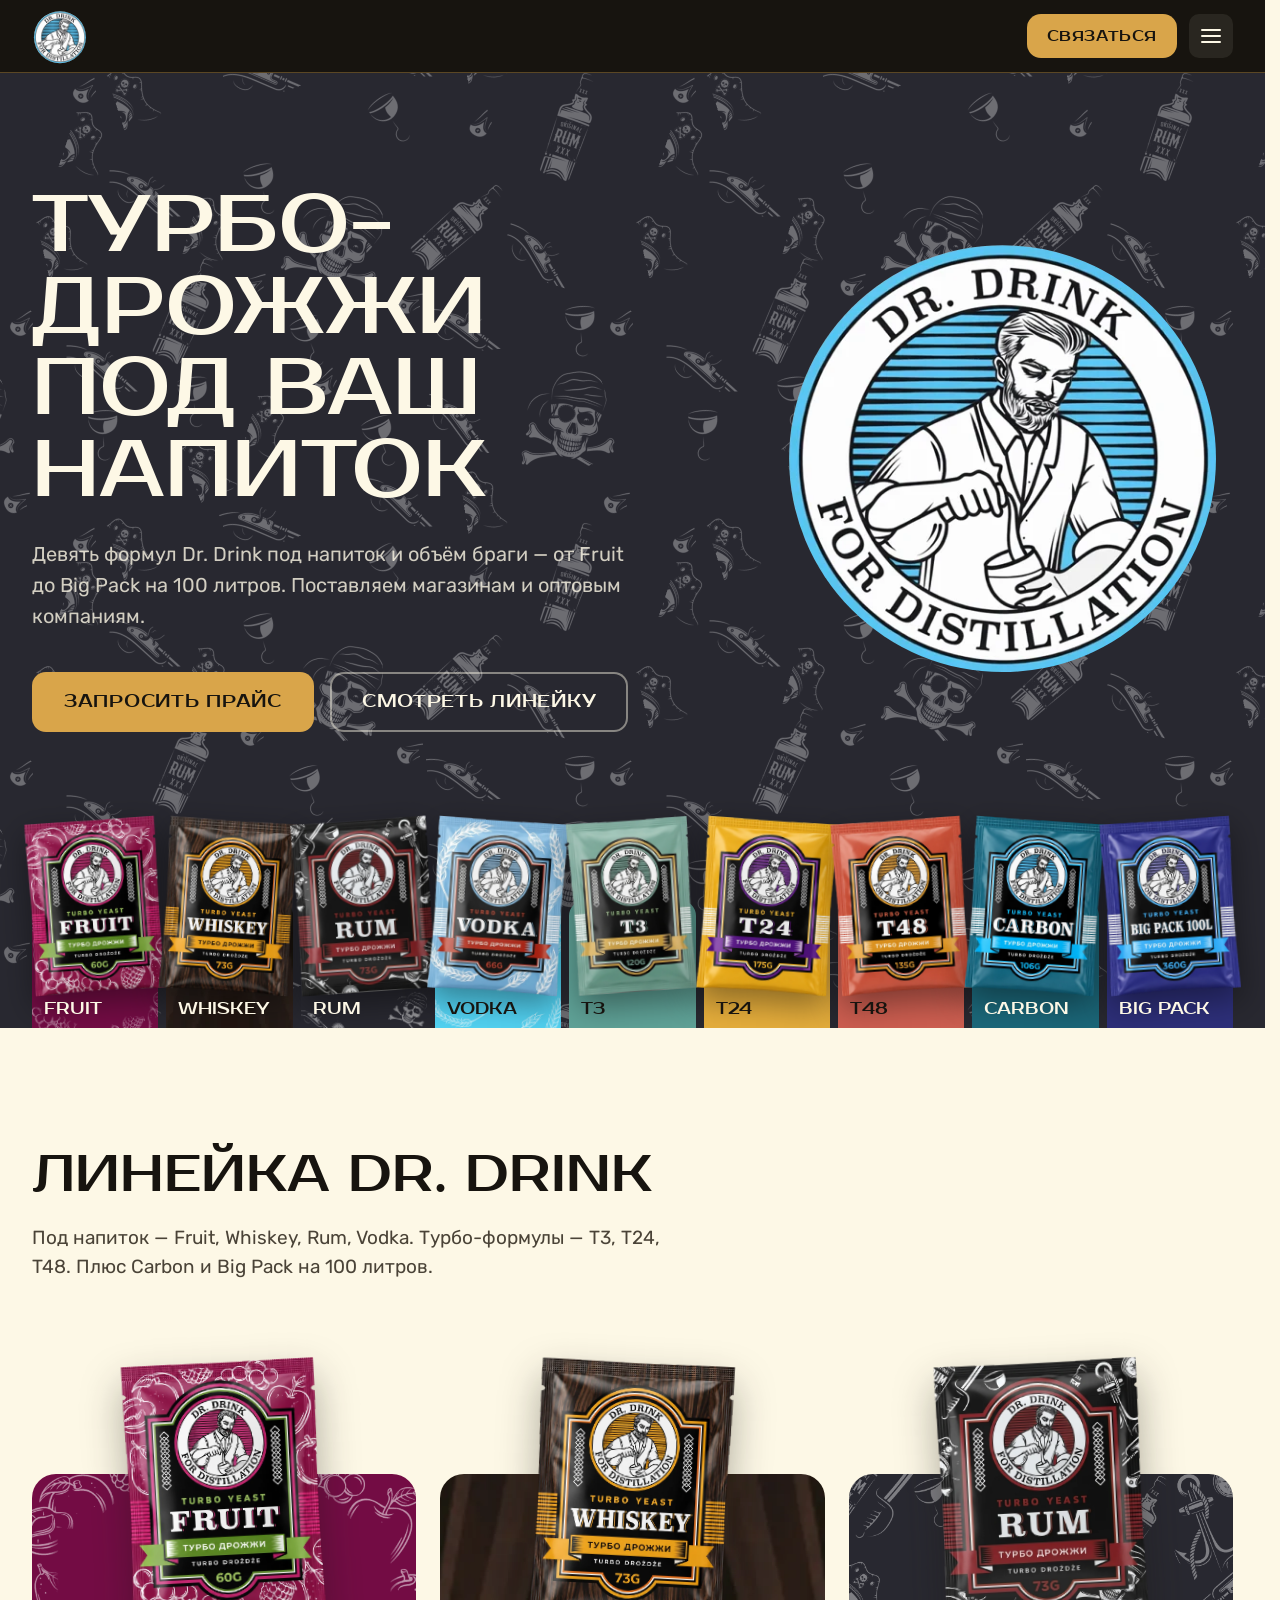
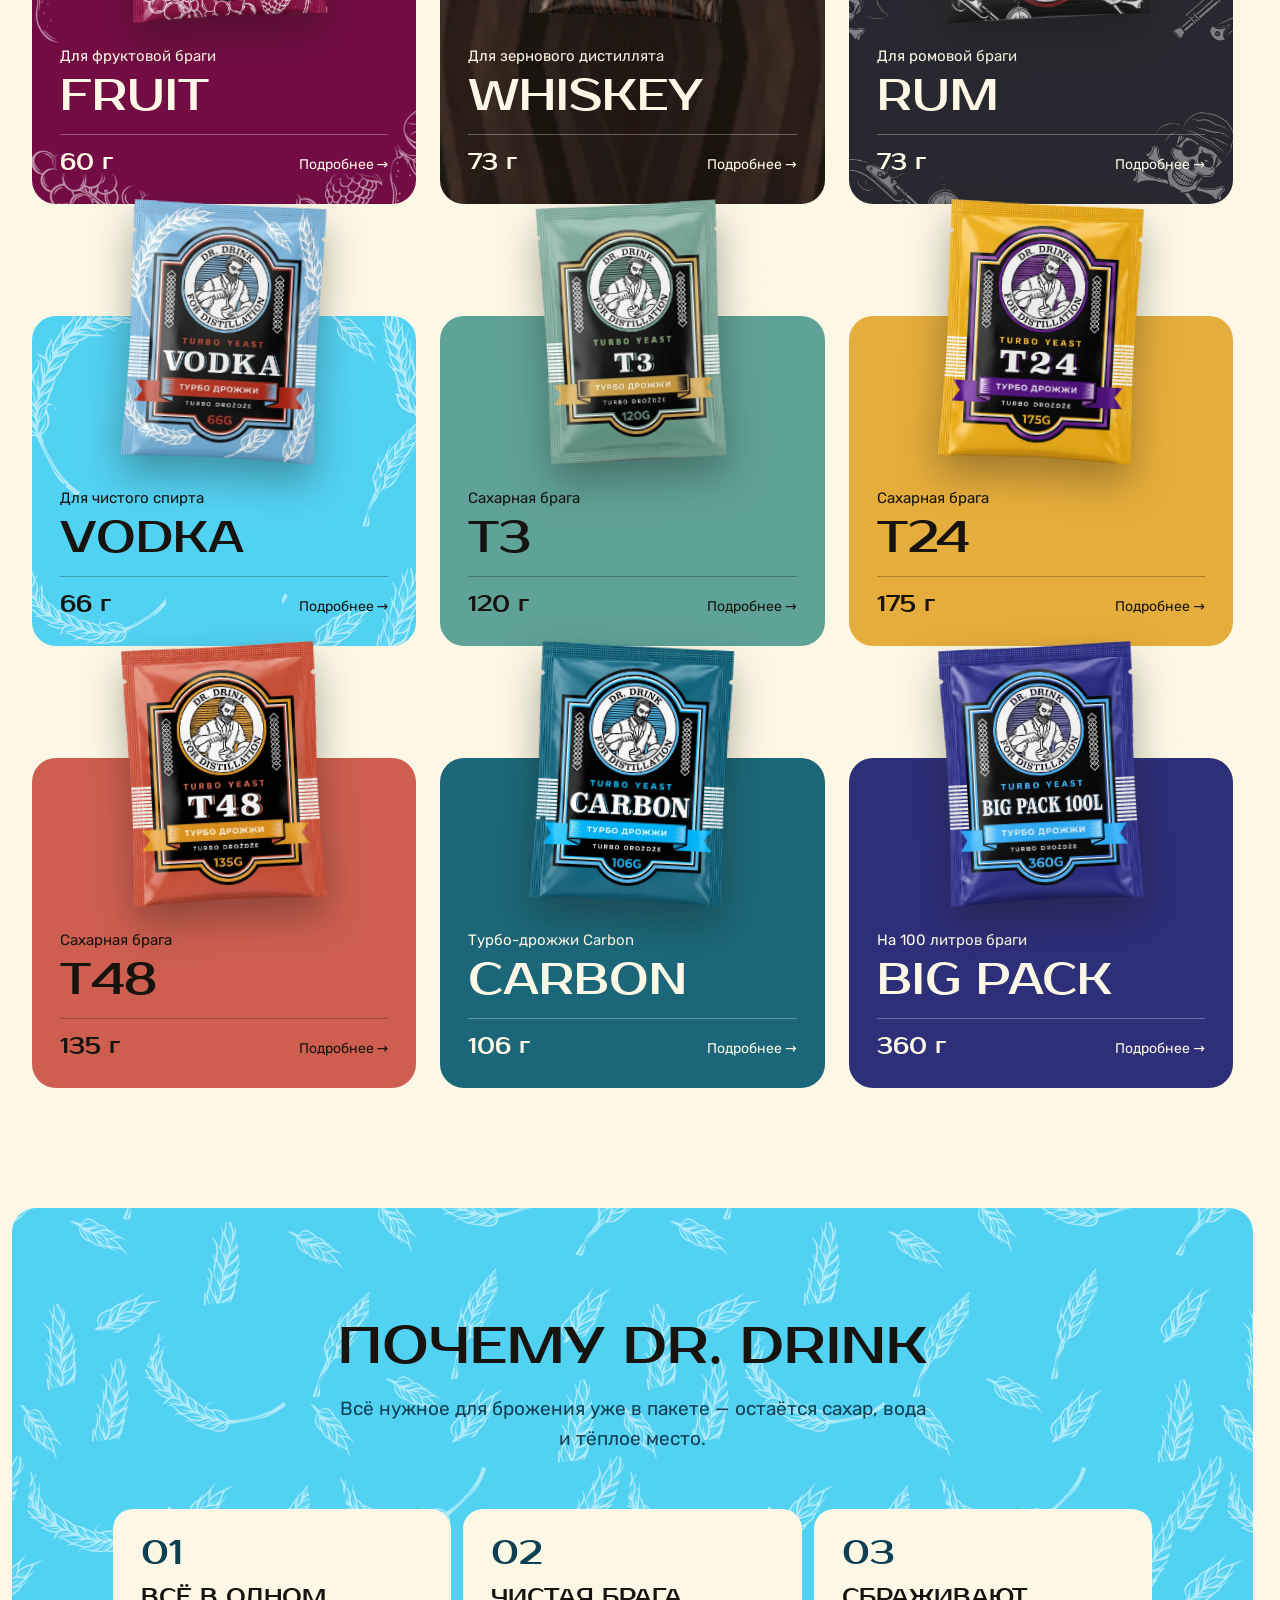
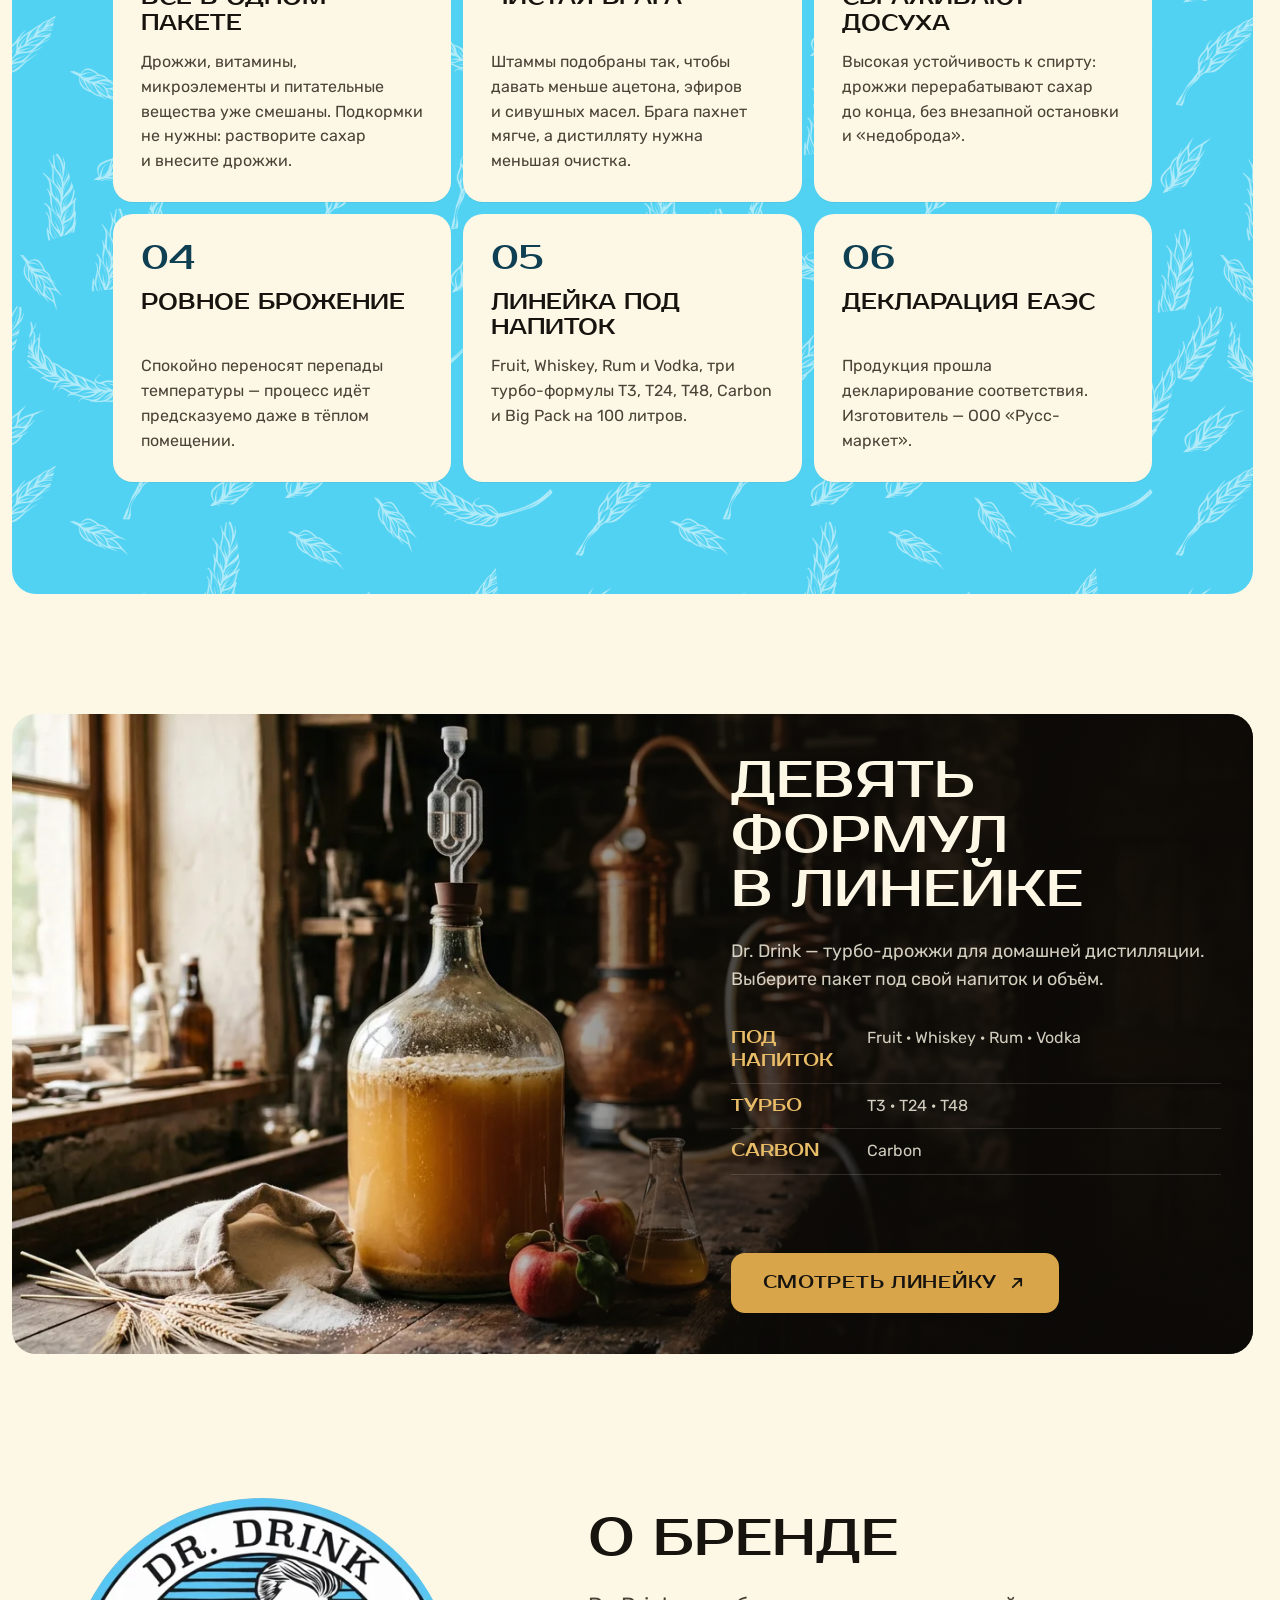
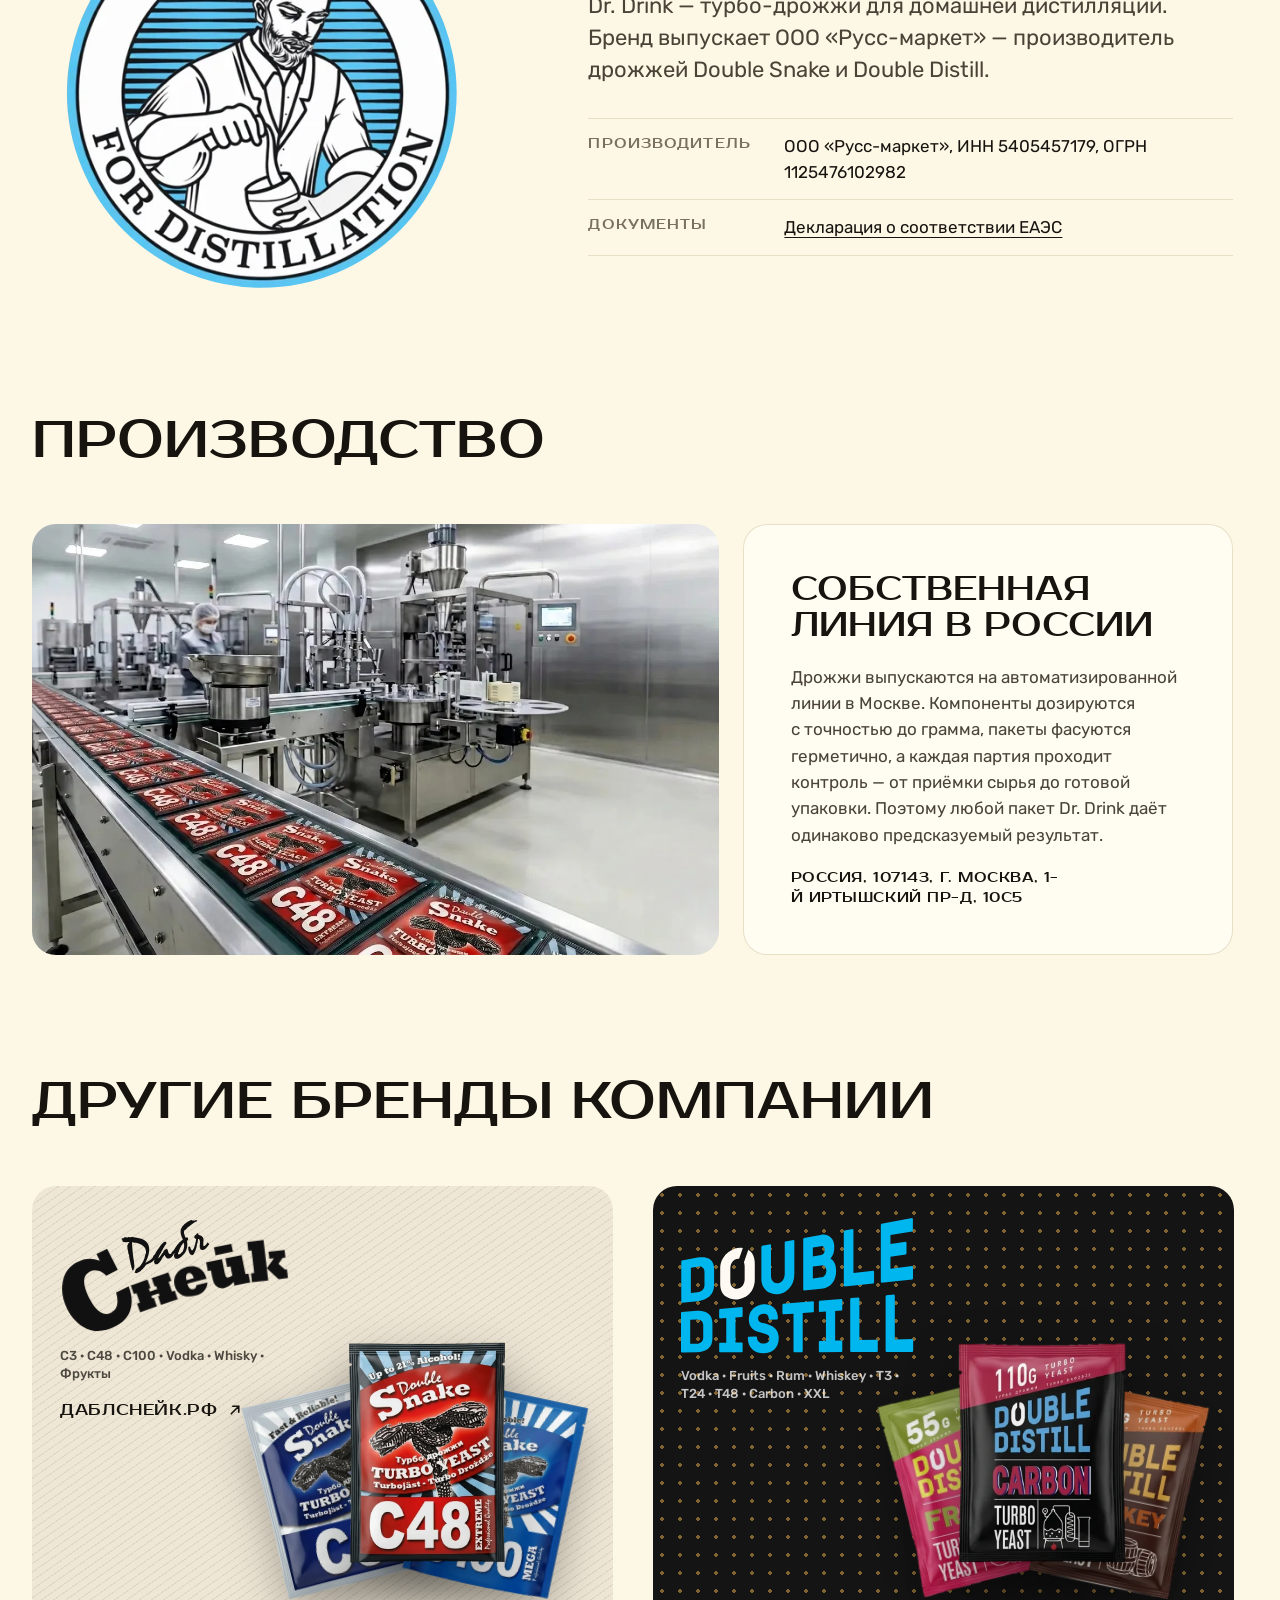
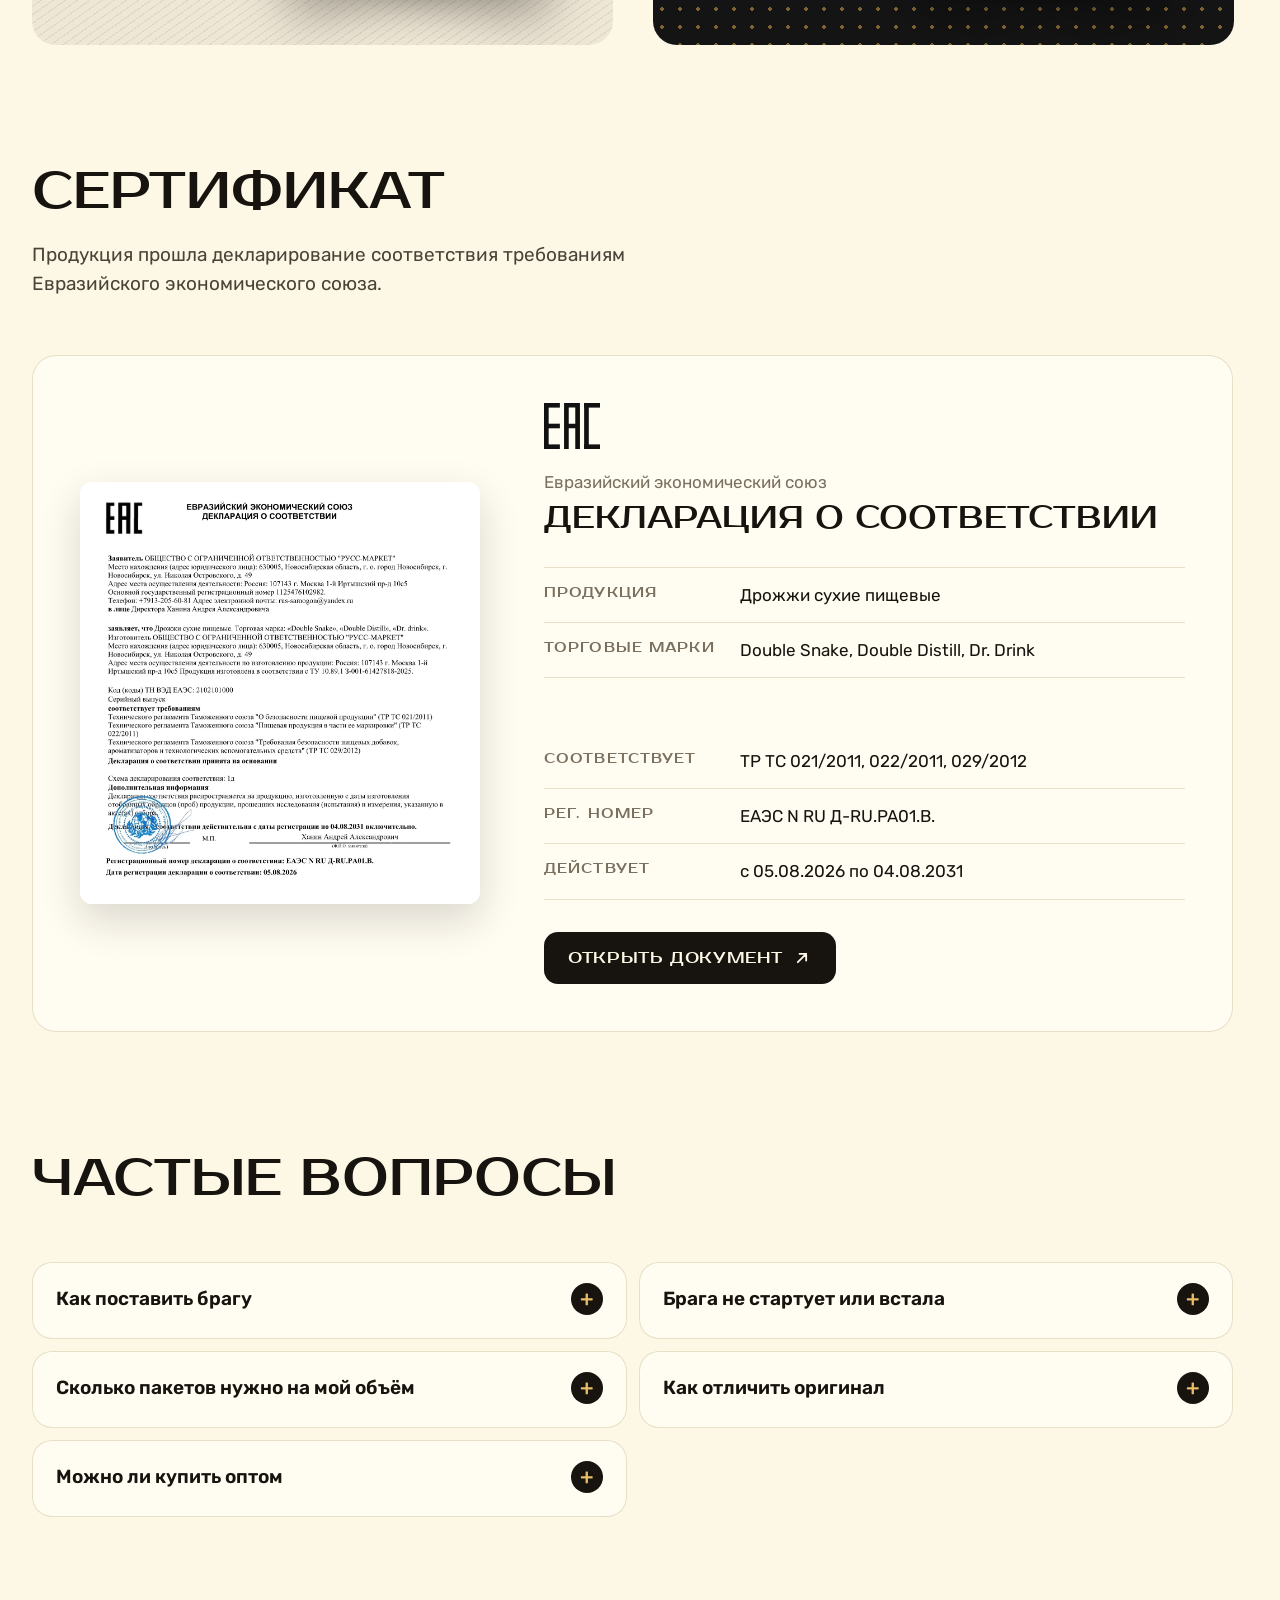
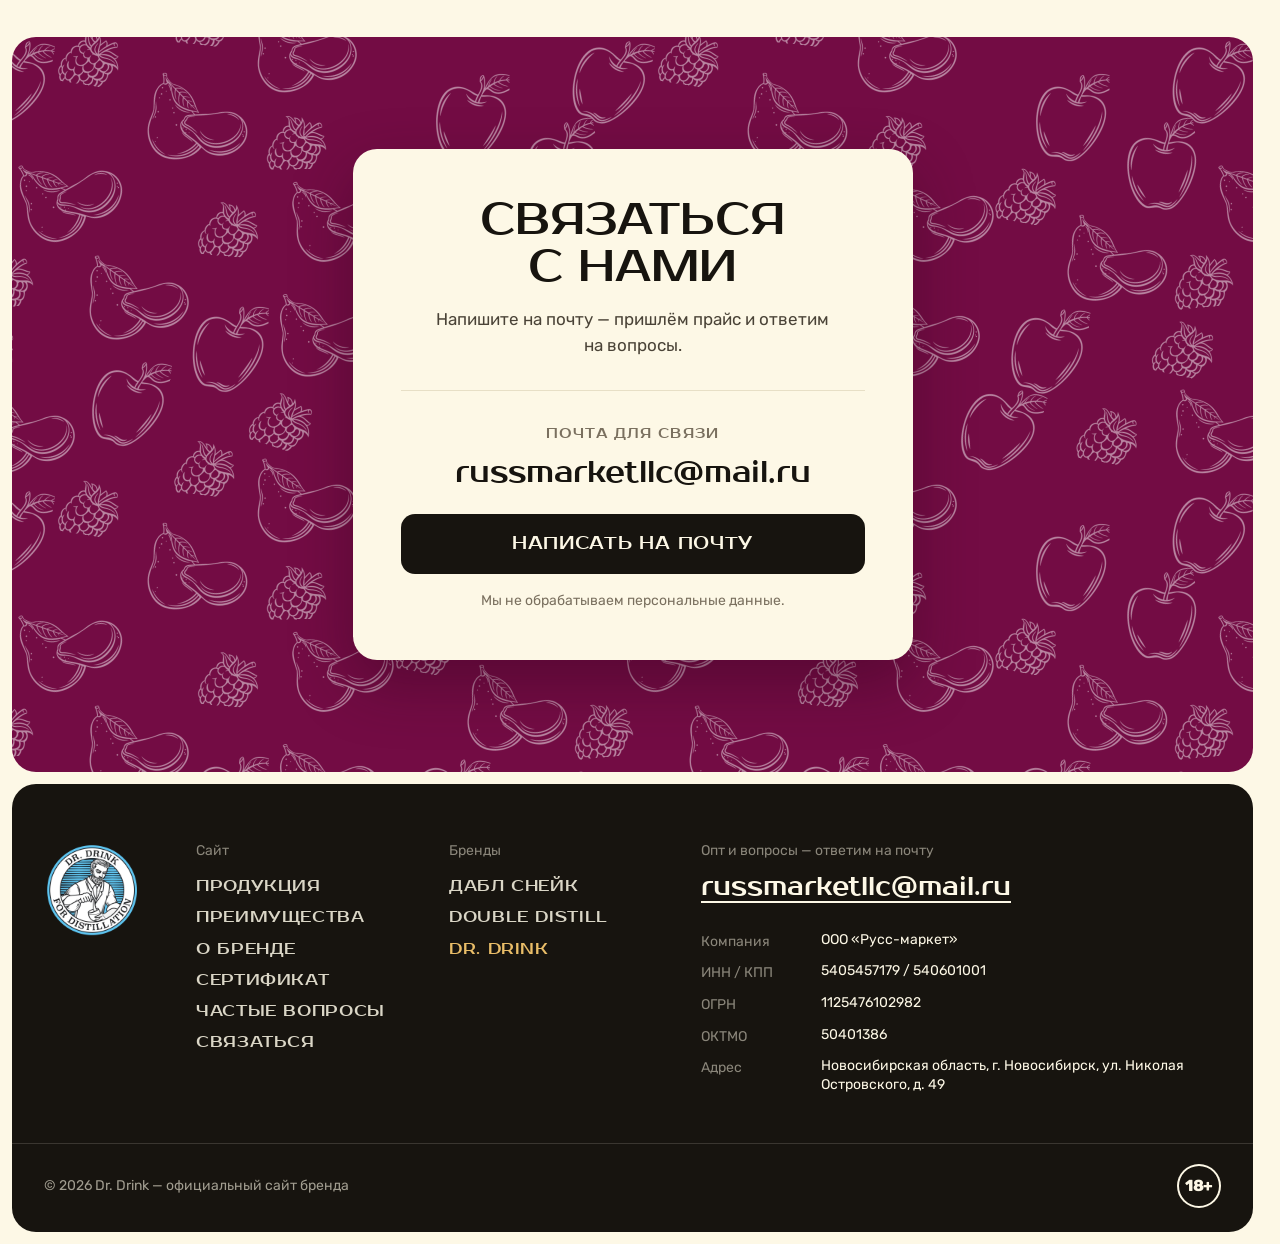
==== commit 221c68de: "Убрана кнопка паузы у лого-видео (первый экран и «О бренде»); метка версии 20261031 Co-Authored-By: " ====
--- a/index.html
+++ b/index.html
@@ -19,7 +19,7 @@
 <link rel="preconnect" href="https://fonts.googleapis.com">
 <link rel="preconnect" href="https://fonts.gstatic.com" crossorigin>
 <link rel="stylesheet" href="https://fonts.googleapis.com/css2?family=Prosto+One&family=Rubik:wght@400;500;600&display=swap">
-<link rel="stylesheet" href="css/site.css?v=20261030">
+<link rel="stylesheet" href="css/site.css?v=20261031">
 <script>if(!matchMedia("(prefers-reduced-motion: reduce)").matches)document.documentElement.classList.add("anim-on")</script>
 </head>
 <body>
@@ -56,7 +56,7 @@
           <a class="btn btn-line btn-lg" href="#lineup">Смотреть линейку</a>
         </div>
       </div>
-      <div class="hero-logo-wrap"><a class="hero-logo" href="#about" aria-label="О бренде Dr. Drink"><video class="logo-anim" src="img/logo-anim.mp4" poster="img/logo-anim-poster.webp" muted loop autoplay playsinline preload="auto" width="320" height="320" aria-hidden="true"></video></a><button type="button" class="logo-toggle" aria-pressed="false" aria-label="Остановить анимацию логотипа"><svg class="i i-pause" viewBox="0 0 24 24" aria-hidden="true"><path d="M9 6v12M15 6v12"/></svg><svg class="i i-play" viewBox="0 0 24 24" aria-hidden="true"><path d="M8 5.5v13l11-6.5z"/></svg></button></div>
+      <div class="hero-logo-wrap"><a class="hero-logo" href="#about" aria-label="О бренде Dr. Drink"><video class="logo-anim" src="img/logo-anim.mp4" poster="img/logo-anim-poster.webp" muted loop autoplay playsinline preload="auto" width="320" height="320" aria-hidden="true"></video></a></div>
     </div>
     <ul class="c hero-row" aria-label="Линейка Dr. Drink">
       <li><a class="pat pat-fruit" style="--pat-o:.5" href="product.html?p=fruit"><img src="img/fruit.webp" width="680" height="900" alt="Dr. Drink Fruit"><b>Fruit</b></a></li>
@@ -129,7 +129,7 @@
   <!-- о бренде: логотип без рамки, проверяемые факты; другие бренды — логотипами -->
   <section class="sec c" id="about">
     <div class="about">
-      <div class="about-logo-wrap"><video class="logo-anim" src="img/logo-anim.mp4" poster="img/logo-anim-poster.webp" muted loop playsinline preload="metadata" width="420" height="420" aria-label="Логотип Dr. Drink — For distillation"></video><button type="button" class="logo-toggle" aria-pressed="false" aria-label="Остановить анимацию логотипа"><svg class="i i-pause" viewBox="0 0 24 24" aria-hidden="true"><path d="M9 6v12M15 6v12"/></svg><svg class="i i-play" viewBox="0 0 24 24" aria-hidden="true"><path d="M8 5.5v13l11-6.5z"/></svg></button></div>
+      <div class="about-logo-wrap"><video class="logo-anim" src="img/logo-anim.mp4" poster="img/logo-anim-poster.webp" muted loop playsinline preload="metadata" width="420" height="420" aria-label="Логотип Dr. Drink — For distillation"></video></div>
       <div>
         <h2 class="h2">О бренде</h2>
         <p class="about-lead">Dr.&nbsp;Drink — турбо-дрожжи для домашней дистилляции. Бренд выпускает ООО «Русс-маркет» — производитель дрожжей Double Snake и&nbsp;Double Distill.</p>
@@ -268,6 +268,6 @@
   <div class="dcard dcard-s"><h2 class="dcard-title" id="soon-title">Сайт<br>в&nbsp;разработке</h2></div>
 </dialog>
 
-<script src="js/site.js?v=20261030"></script>
+<script src="js/site.js?v=20261031"></script>
 </body>
 </html>
--- a/css/site.css
+++ b/css/site.css
@@ -142,13 +142,6 @@
 .hero-cta { display: flex; gap: 16px; margin-top: 40px; }
 .hero-logo-wrap { position: relative; justify-self: end; width: 460px; margin-top: -4.4%; }
 /* пауза бесконечной анимации лого (WCAG 2.2.2): видна при наведении на лого и при фокусе */
-.logo-toggle { position: absolute; right: 18px; bottom: 22px; z-index: 2; display: grid; place-items: center; width: 44px; height: 44px; border: 0; border-radius: 50%; background: var(--ink); color: var(--cream); box-shadow: 0 0 0 2px rgba(253,248,230,.35); cursor: pointer; opacity: 0; transition: opacity var(--t), background-color var(--t); }
-.hero-logo-wrap:hover .logo-toggle, .logo-toggle:focus-visible, .logo-toggle[aria-pressed="true"] { opacity: 1; }
-.logo-toggle:hover { background: #2e2a22; }
-.logo-toggle .i { width: 20px; height: 20px; fill: none; stroke: currentColor; stroke-width: 2.4; stroke-linecap: round; stroke-linejoin: round; }
-.logo-toggle .i-play { fill: currentColor; stroke: none; }
-.logo-toggle[aria-pressed="true"] .i-pause, .logo-toggle[aria-pressed="false"] .i-play { display: none; }
-@media (hover: none) { .logo-toggle { opacity: 1; } }
 .hero-logo { display: block; width: 100%; border-radius: 50%; transition: transform var(--t); }
 .hero-logo img { width: 100%; filter: drop-shadow(0 20px 40px rgba(0,0,0,.45)); }
 /* видео клиента: белый кадр, круг лого — центр 49.9% / 52.2%, радиус 46.6% */
@@ -265,7 +258,6 @@
 .about-logo { display: block; width: 100%; max-width: 420px; justify-self: center; transition: transform var(--t); }
 .about-logo-wrap { position: relative; justify-self: center; width: 100%; max-width: 420px; }
 .about-logo-wrap .logo-anim { filter: drop-shadow(0 16px 32px rgba(23,20,15,.25)); }
-.about-logo-wrap:hover .logo-toggle { opacity: 1; }
 .about-logo:hover { transform: scale(1.04); }
 .about-lead { font-size: 22px; line-height: 1.45; margin: 24px 0 0; color: var(--ink-2); }
 .facts { display: grid; margin: 32px 0 0; border-top: 1px solid var(--line); }
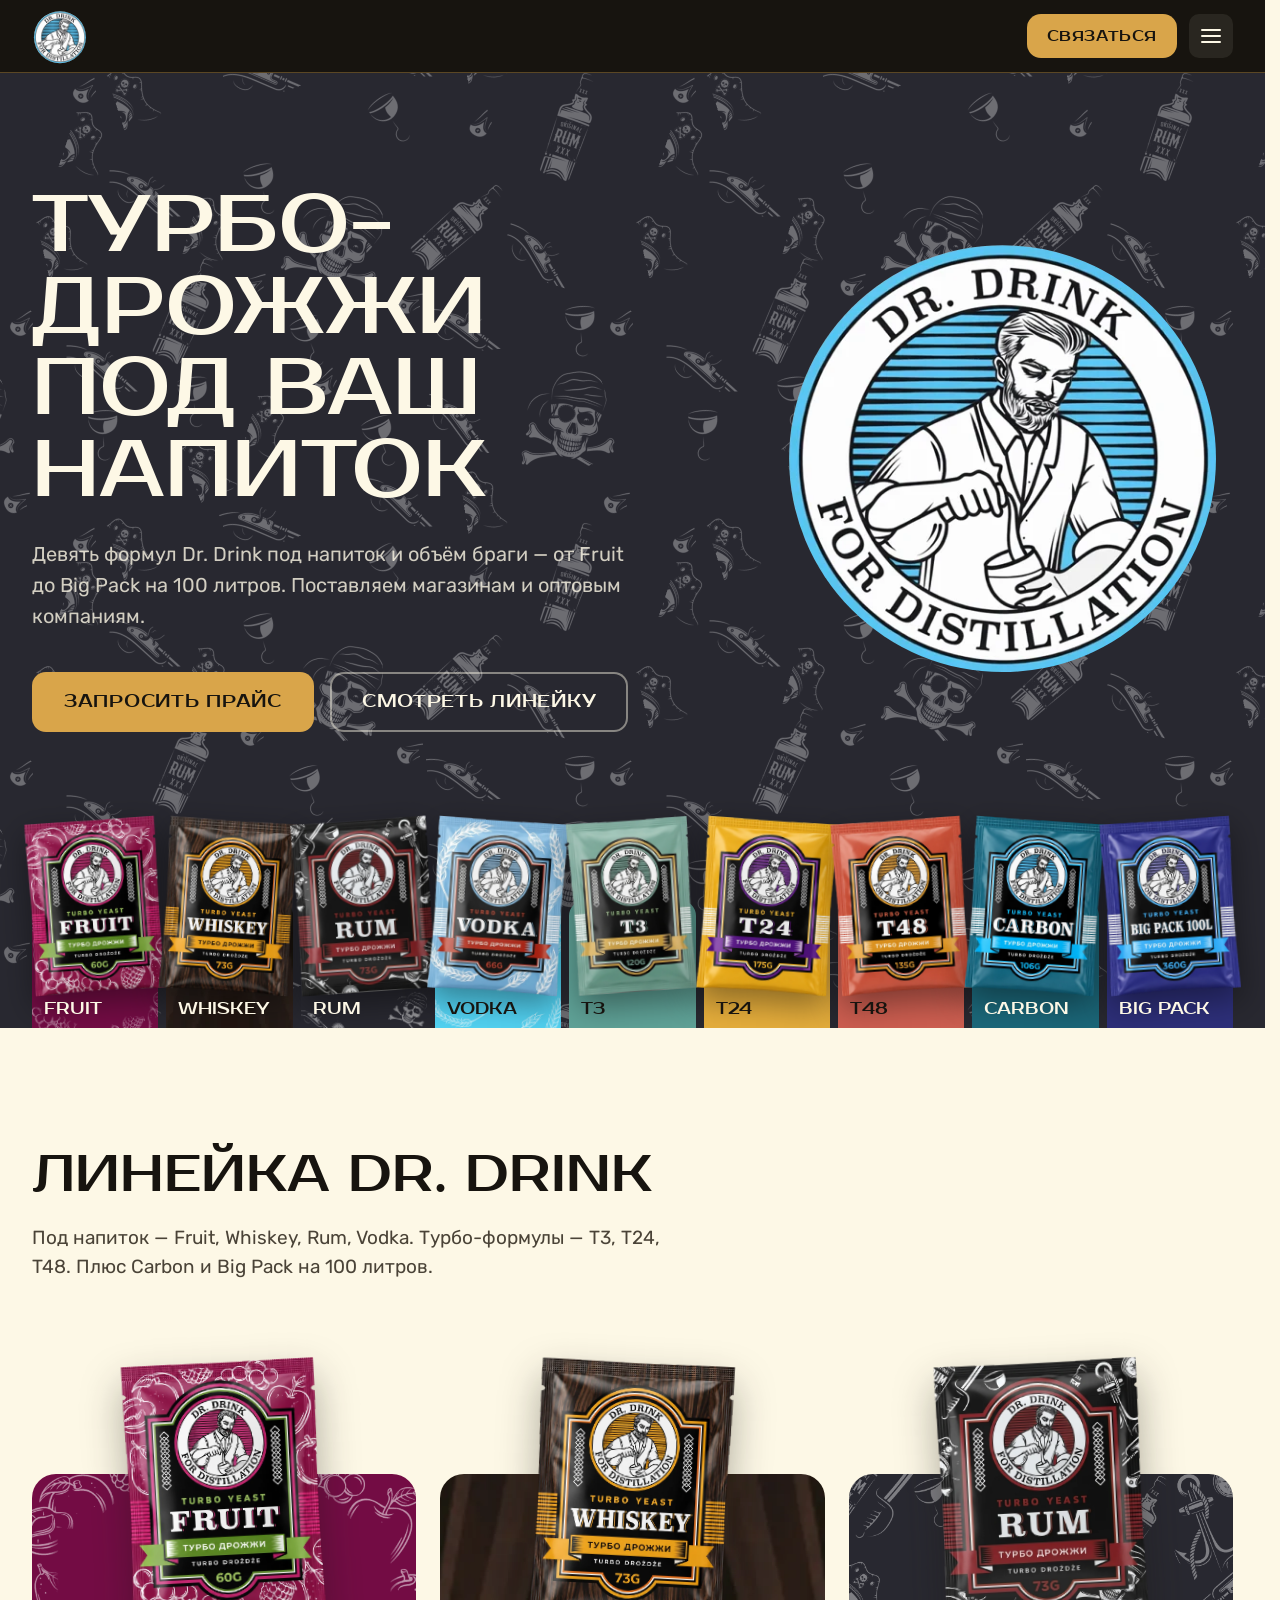
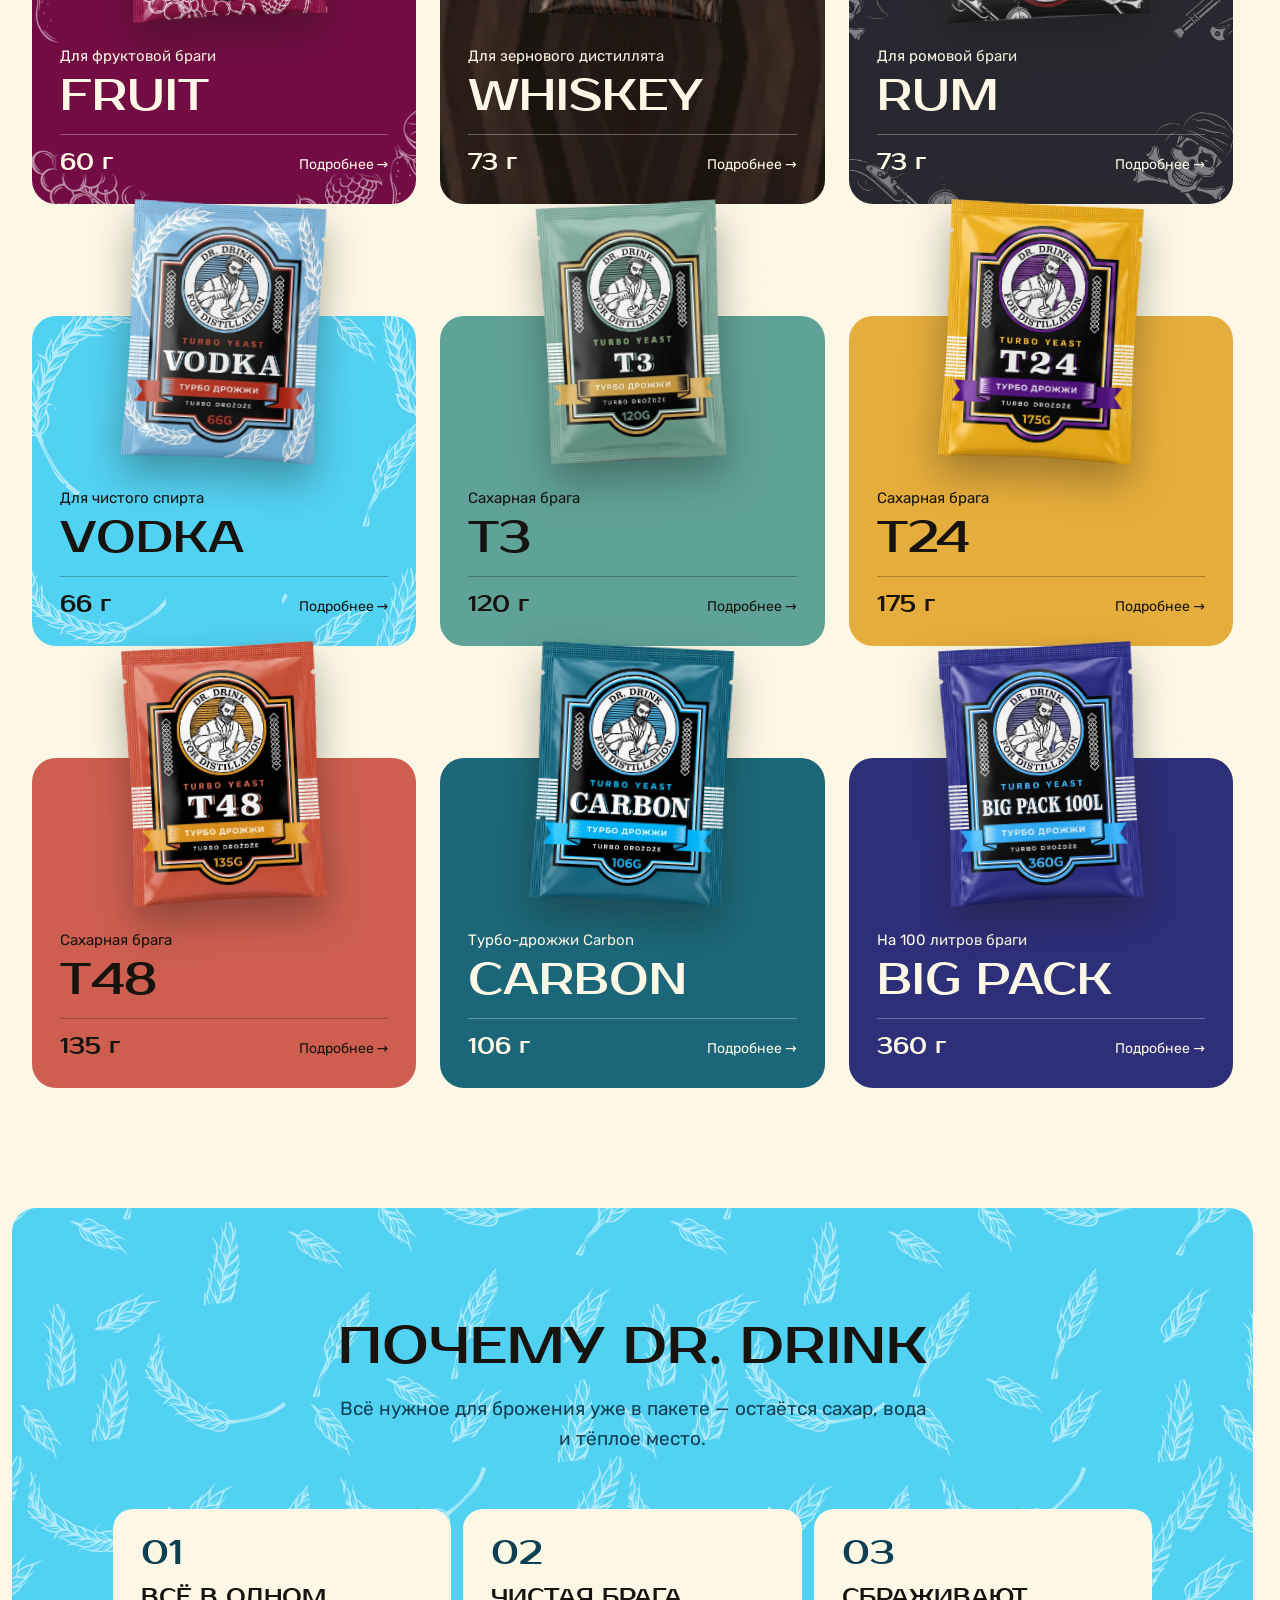
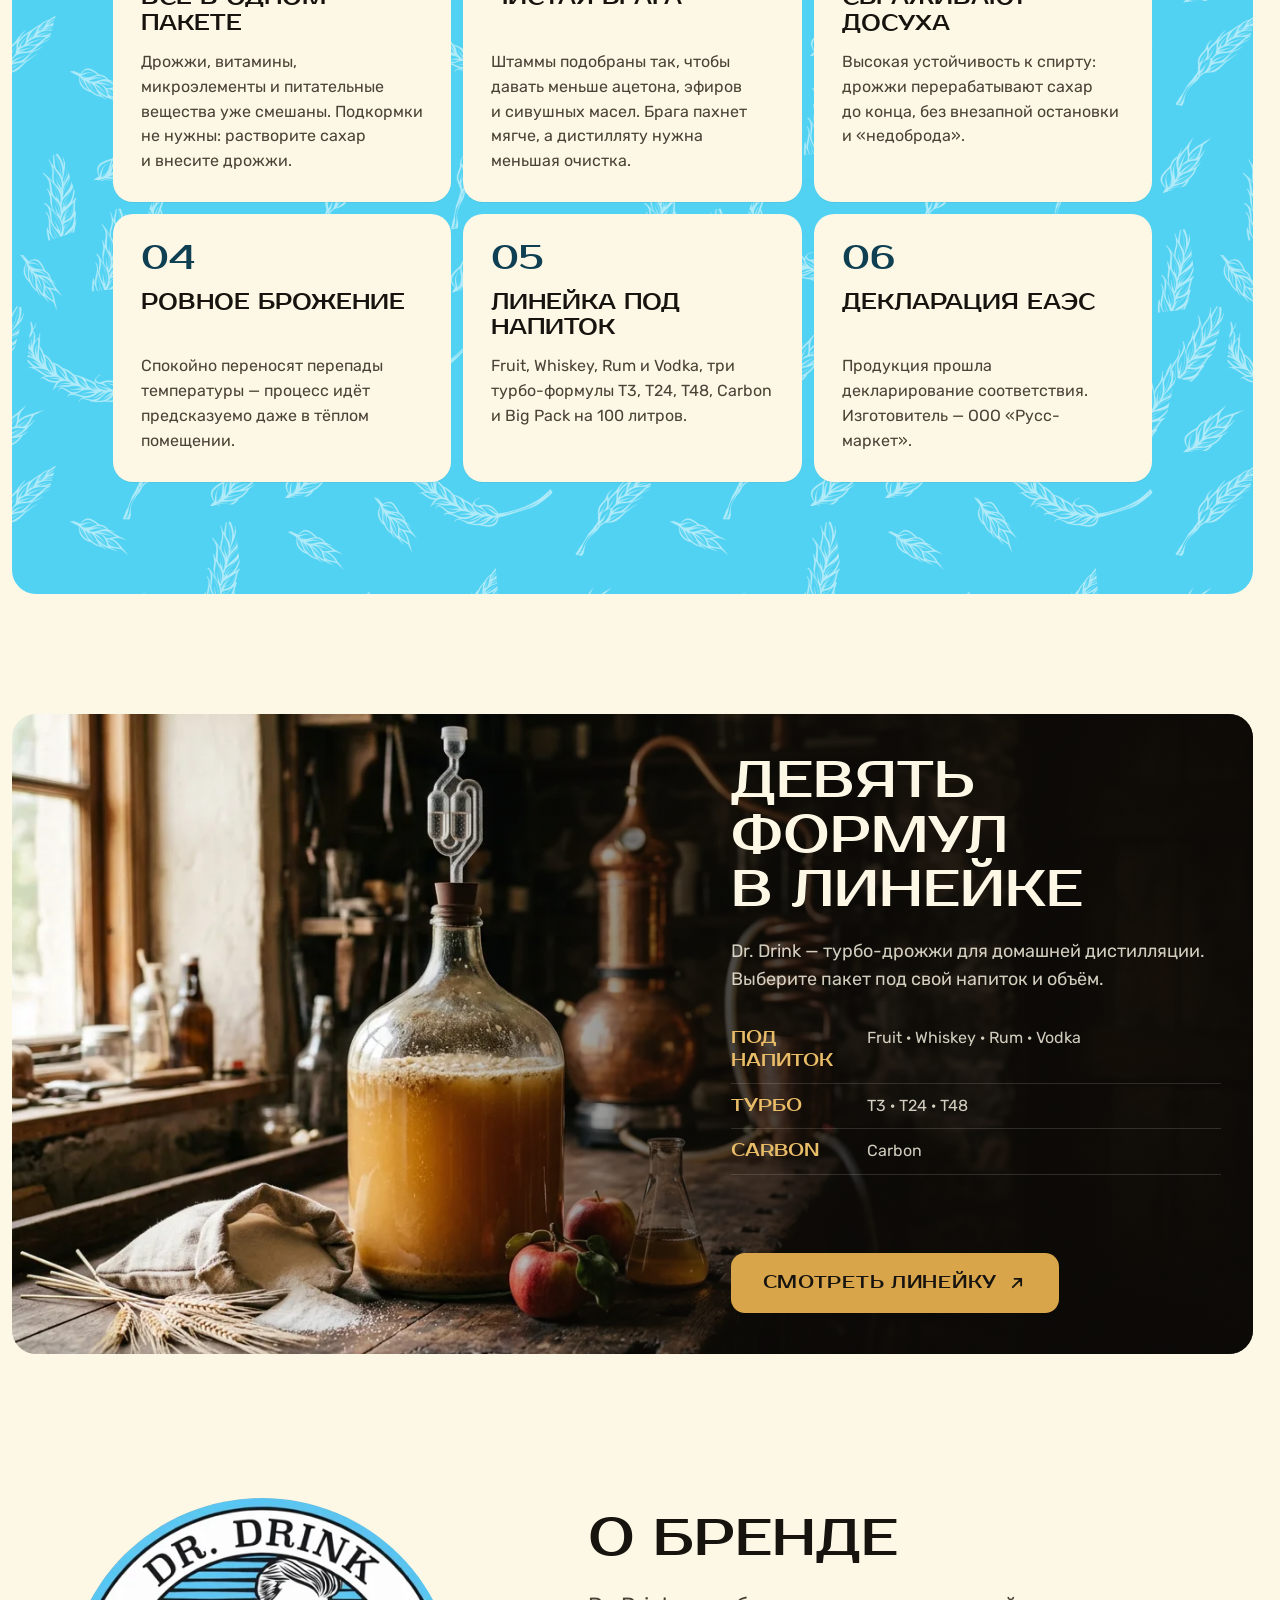
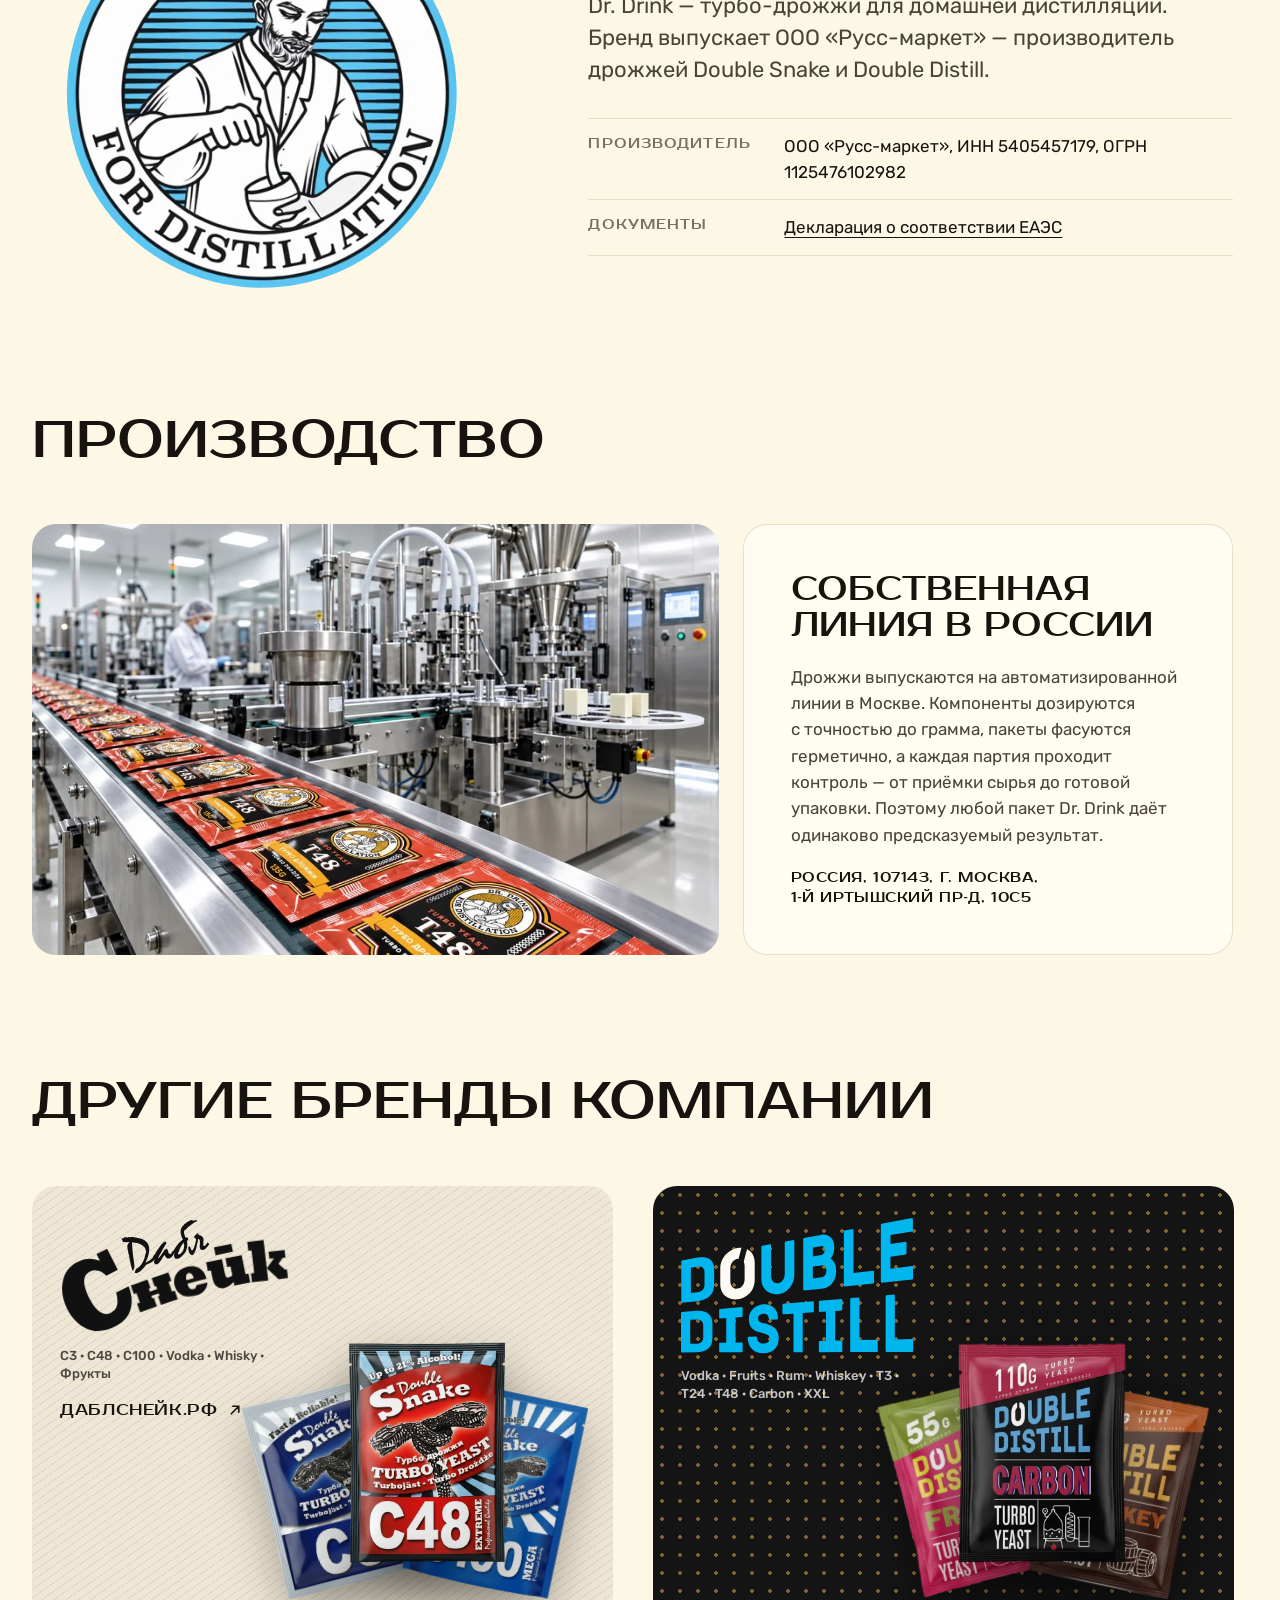
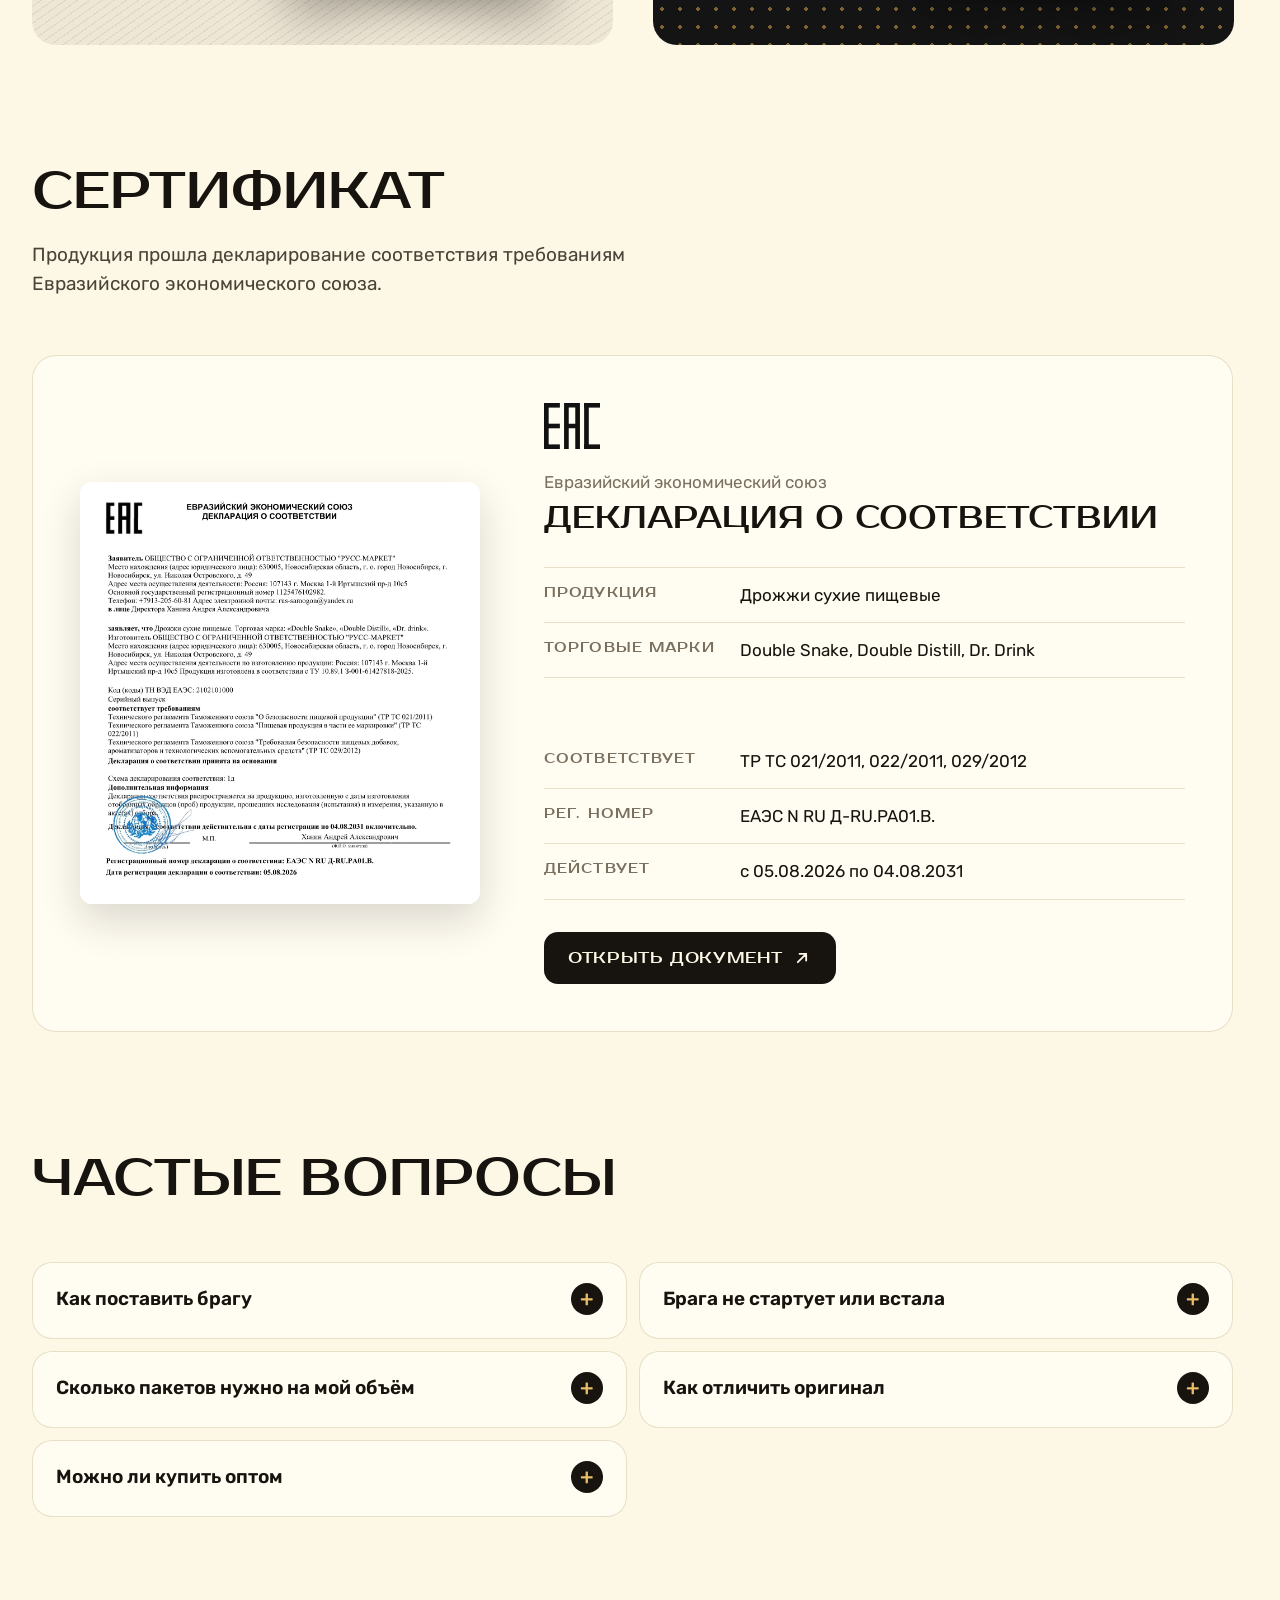
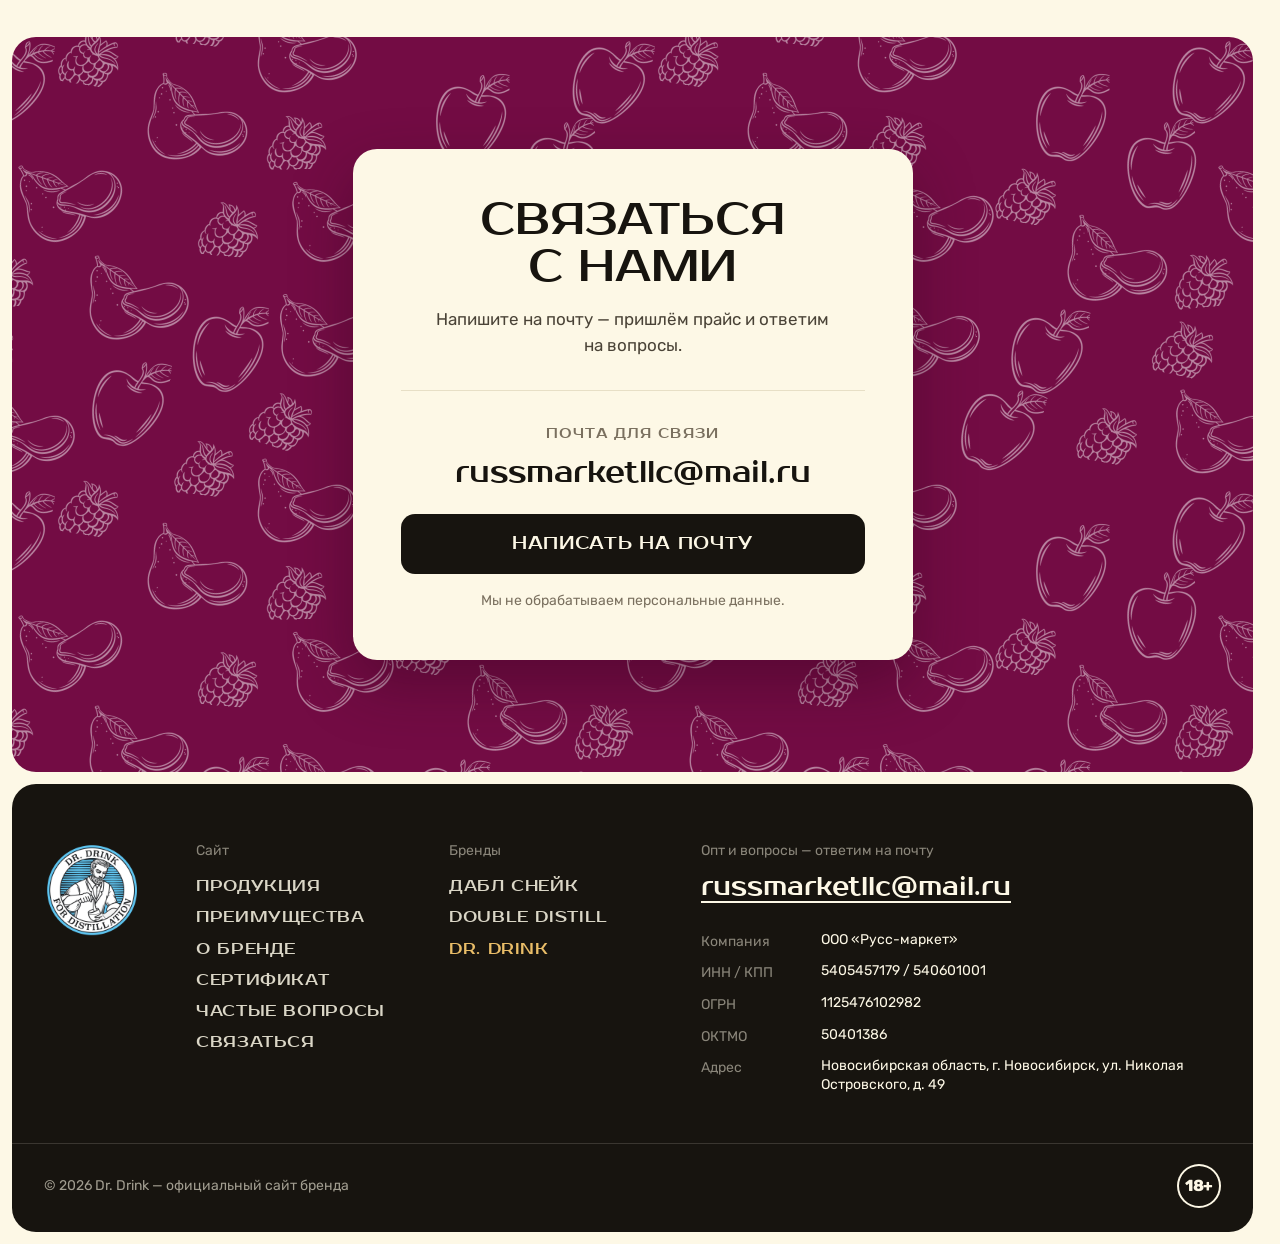
==== commit 070a9654: "Производство: фото линии с пачками Dr. Drink T48 от клиента; меню шапки без переносов на 1300–1440; " ====
--- a/index.html
+++ b/index.html
@@ -19,7 +19,7 @@
 <link rel="preconnect" href="https://fonts.googleapis.com">
 <link rel="preconnect" href="https://fonts.gstatic.com" crossorigin>
 <link rel="stylesheet" href="https://fonts.googleapis.com/css2?family=Prosto+One&family=Rubik:wght@400;500;600&display=swap">
-<link rel="stylesheet" href="css/site.css?v=20261031">
+<link rel="stylesheet" href="css/site.css?v=20261032">
 <script>if(!matchMedia("(prefers-reduced-motion: reduce)").matches)document.documentElement.classList.add("anim-on")</script>
 </head>
 <body>
@@ -145,11 +145,11 @@
   <section class="sec c" id="production">
     <div class="sec-head"><h2 class="h2">Производство</h2></div>
     <div class="prod">
-      <figure class="prod-pic"><img src="img/production.webp" alt="Автоматическая линия фасовки дрожжей" width="1376" height="768" loading="lazy"></figure>
+      <figure class="prod-pic"><img src="img/production.webp" alt="Линия фасовки: пачки Dr. Drink T48 на конвейере" width="1280" height="720" loading="lazy"></figure>
       <div class="prod-text">
         <p class="prod-lead">Собственная линия в&nbsp;России</p>
         <p>Дрожжи выпускаются на&nbsp;автоматизированной линии в&nbsp;Москве. Компоненты дозируются с&nbsp;точностью до&nbsp;грамма, пакеты фасуются герметично, а&nbsp;каждая партия проходит контроль — от&nbsp;приёмки сырья до&nbsp;готовой упаковки. Поэтому любой пакет Dr.&nbsp;Drink даёт одинаково предсказуемый результат.</p>
-        <span class="prod-addr">Россия, 107143, г.&nbsp;Москва, 1-й&nbsp;Иртышский пр-д, 10с5</span>
+        <span class="prod-addr">Россия, 107143, г.&nbsp;Москва, 1&#8209;й&nbsp;Иртышский пр&#8209;д,&nbsp;10с5</span>
       </div>
     </div>
   </section>
@@ -268,6 +268,6 @@
   <div class="dcard dcard-s"><h2 class="dcard-title" id="soon-title">Сайт<br>в&nbsp;разработке</h2></div>
 </dialog>
 
-<script src="js/site.js?v=20261031"></script>
+<script src="js/site.js?v=20261032"></script>
 </body>
 </html>
--- a/css/site.css
+++ b/css/site.css
@@ -110,9 +110,11 @@
 .hd-logo:hover .hd-logo-anim { transform: scale(1.06); }
 .sr-only { position: absolute; width: 1px; height: 1px; padding: 0; margin: -1px; overflow: hidden; clip: rect(0 0 0 0); white-space: nowrap; border: 0; }
 .hd-nav { display: flex; gap: 4px; margin-left: auto; }
-.hd-nav a { padding: 10px 10px; border-radius: 10px; font-size: 15px; font-weight: var(--head-w); letter-spacing: .04em; text-decoration: none; color: rgba(253,248,230,.78); transition: color var(--t), background-color var(--t); }
+.hd-nav a { white-space: nowrap; padding: 10px 10px; border-radius: 10px; font-size: 15px; font-weight: var(--head-w); letter-spacing: .04em; text-decoration: none; color: rgba(253,248,230,.78); transition: color var(--t), background-color var(--t); }
 .hd-nav a:hover { color: var(--cream); background: rgba(253,248,230,.08); }
 .hd-nav a.is-active { color: var(--gold-hi); }
+/* 1300–1439: 7 пунктов меню впритык — сужаем поля ссылок, иначе «Связаться» упирается в край */
+@media (max-width: 1439px) { .hd-nav a { padding-inline: 7px; } }
 .hd .btn { height: 44px; padding: 0 20px; font-size: 15px; }
 
 /* бургер: ≤1099 меню прячется в панель под шапкой, «Связаться» остаётся видимой */
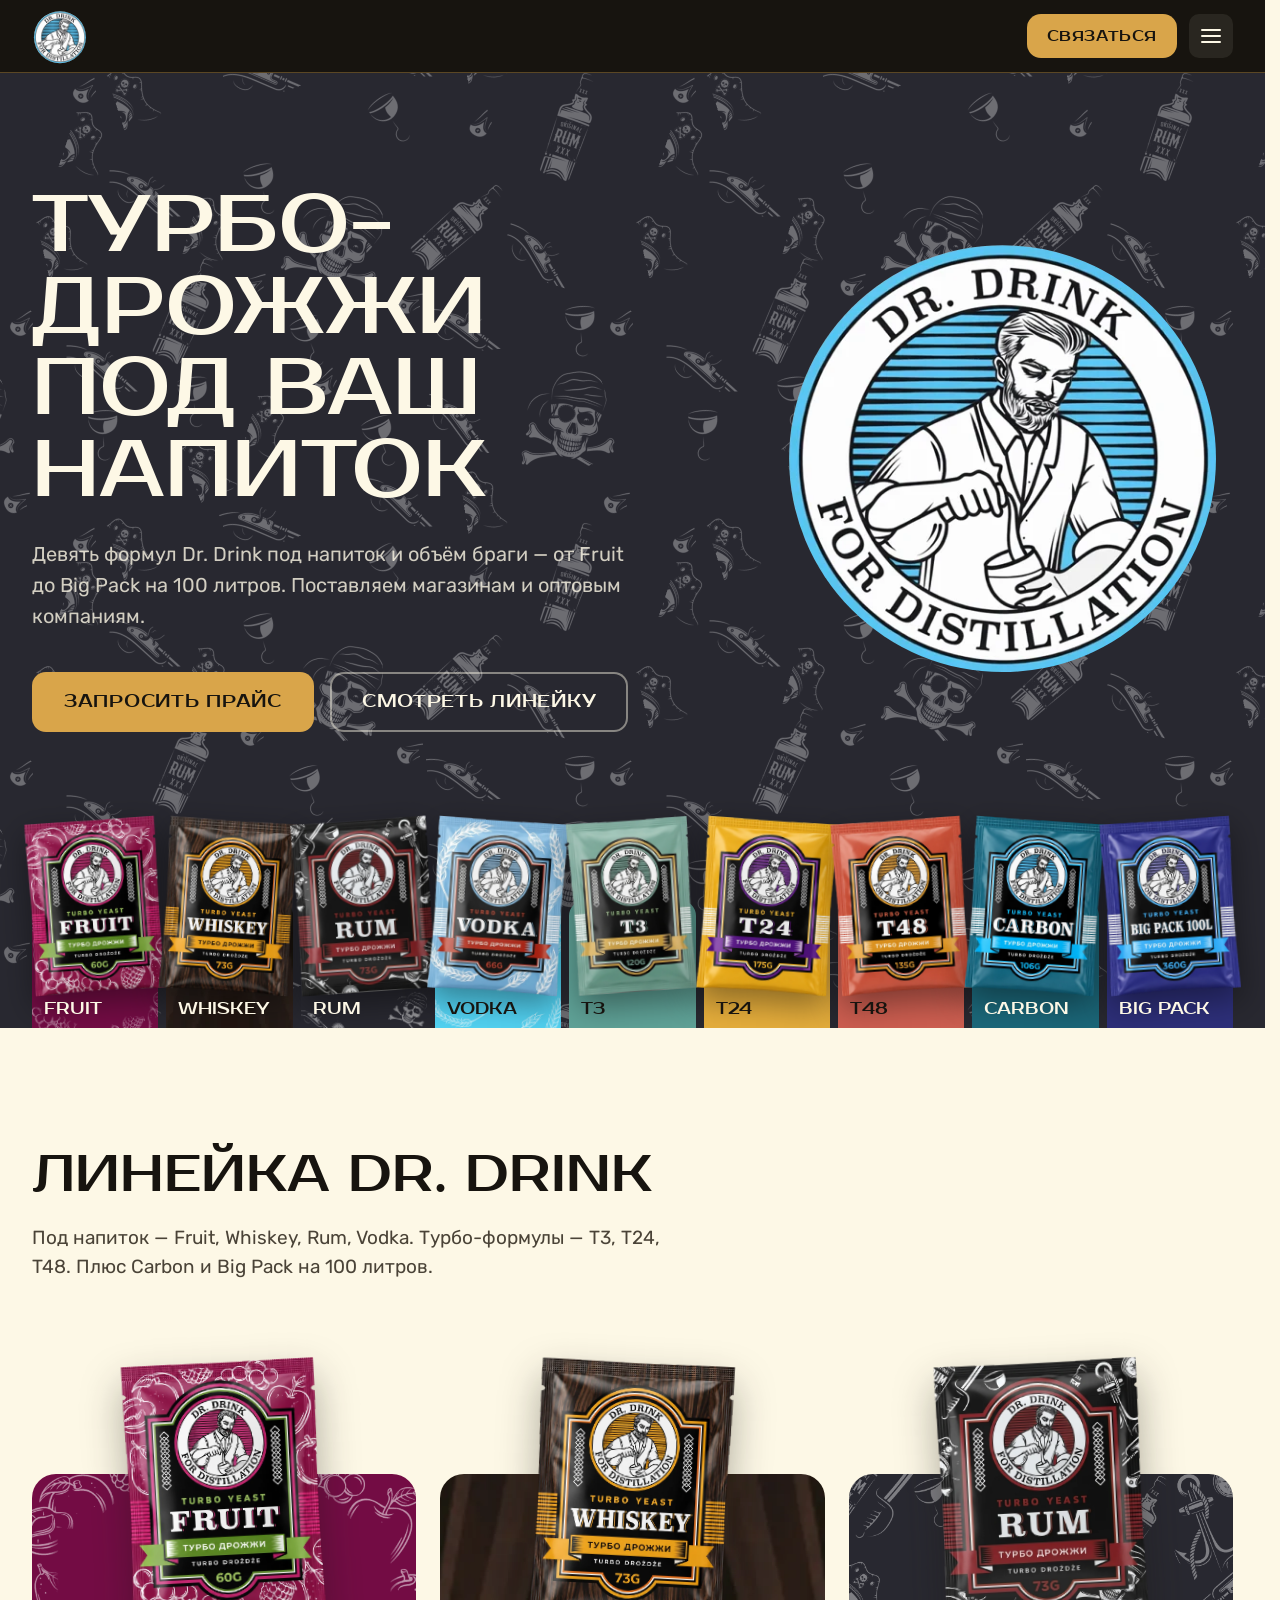
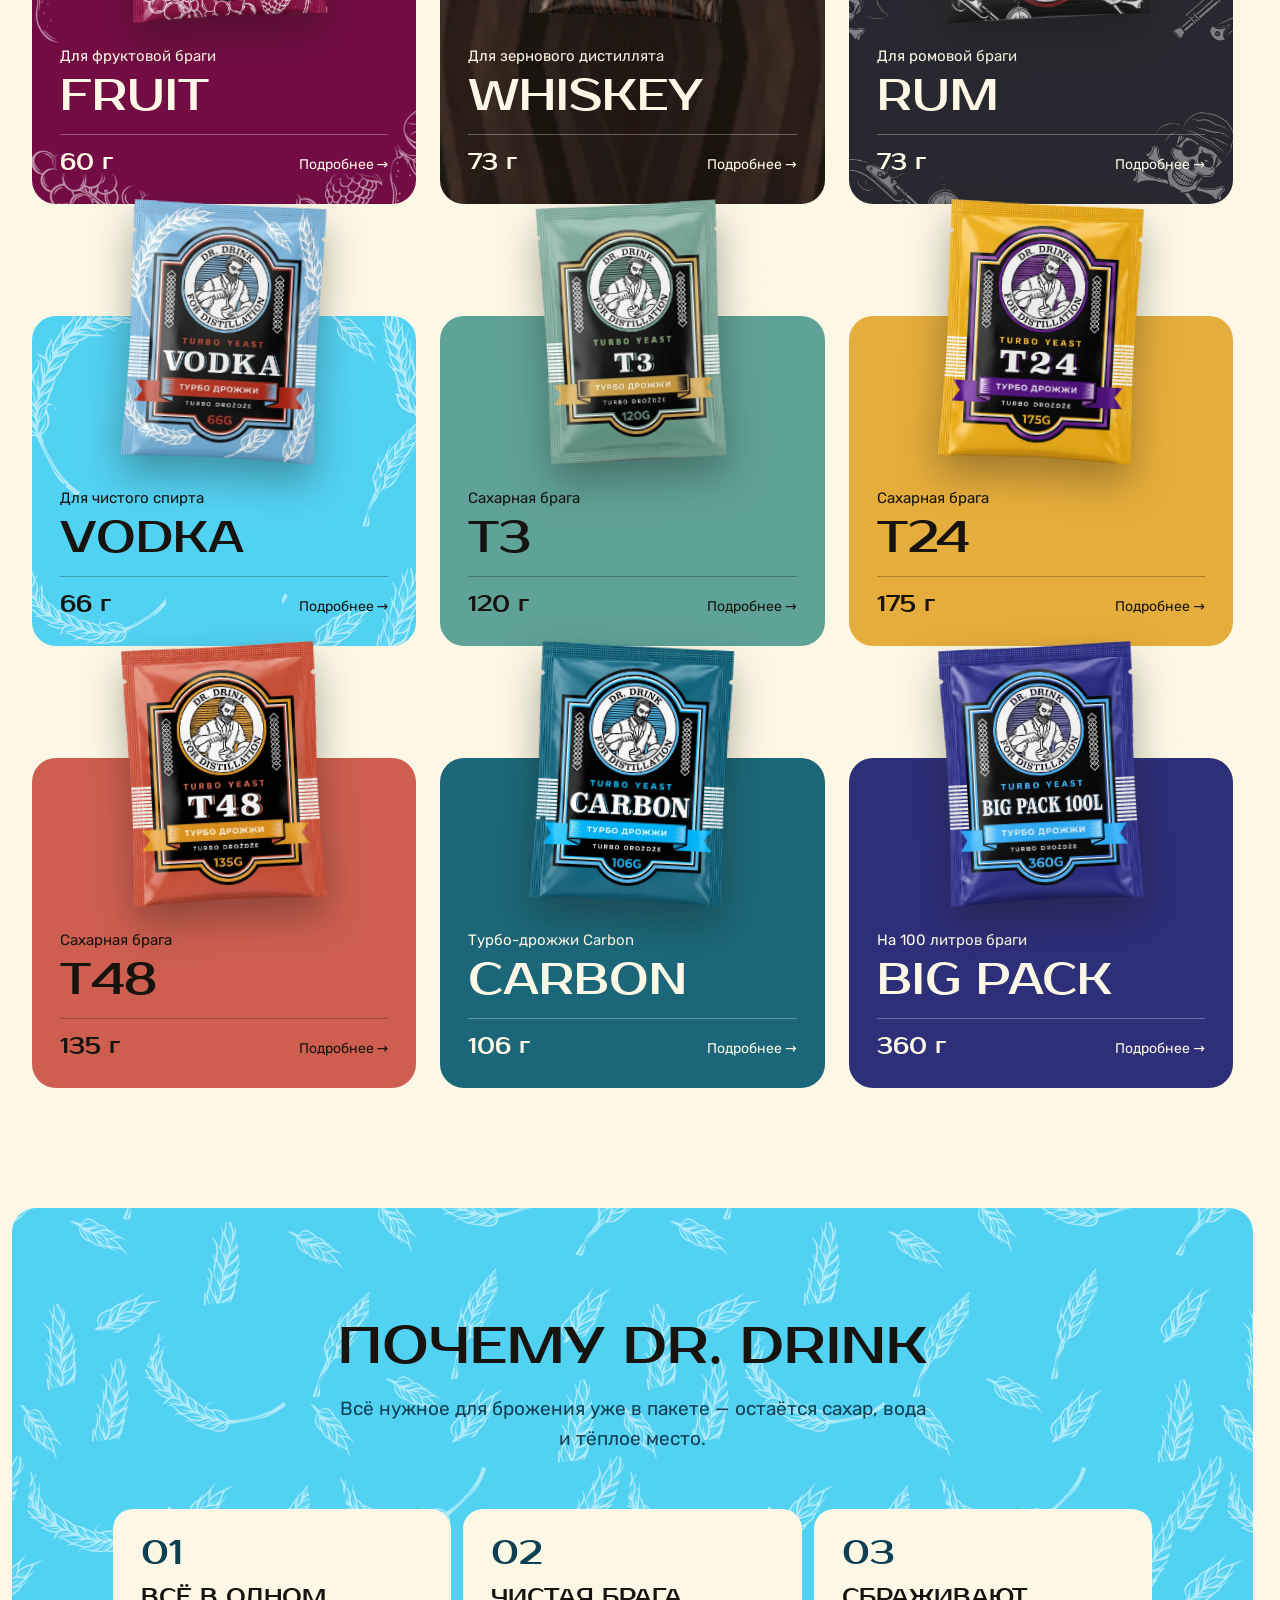
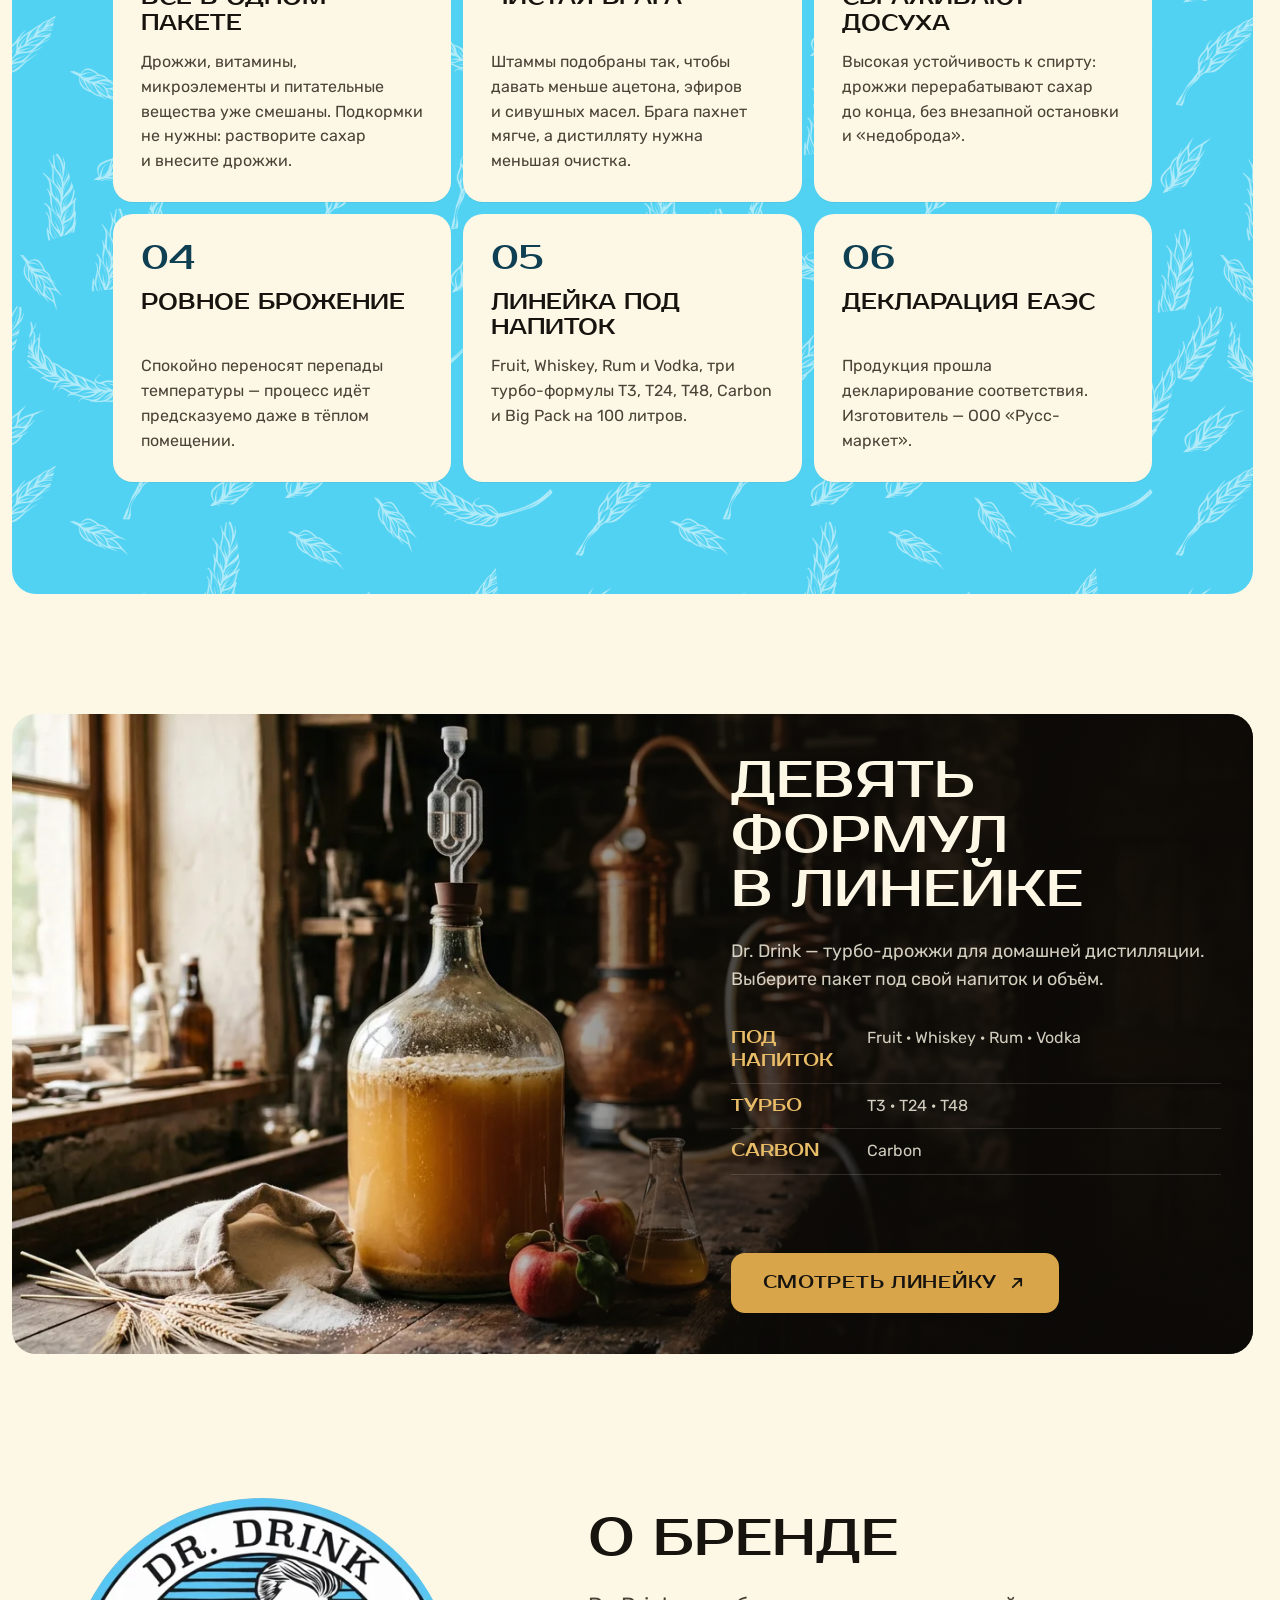
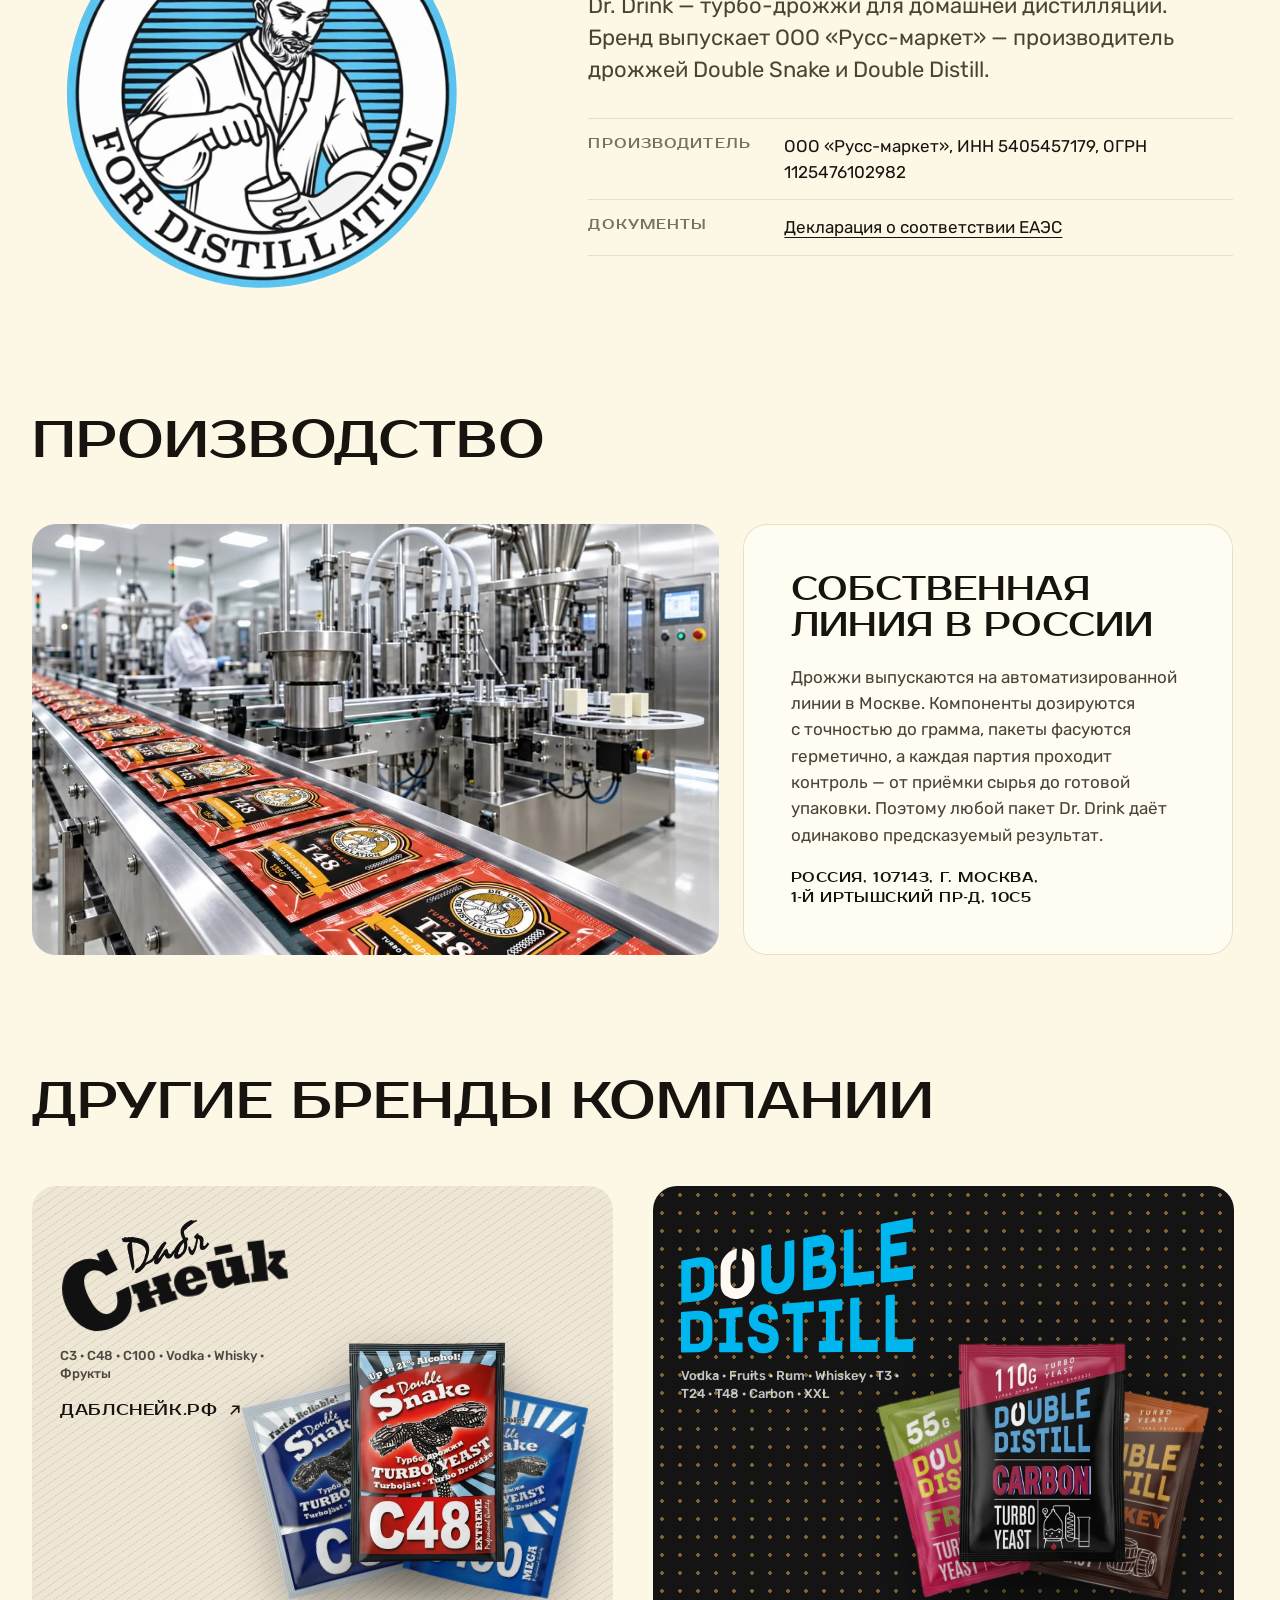
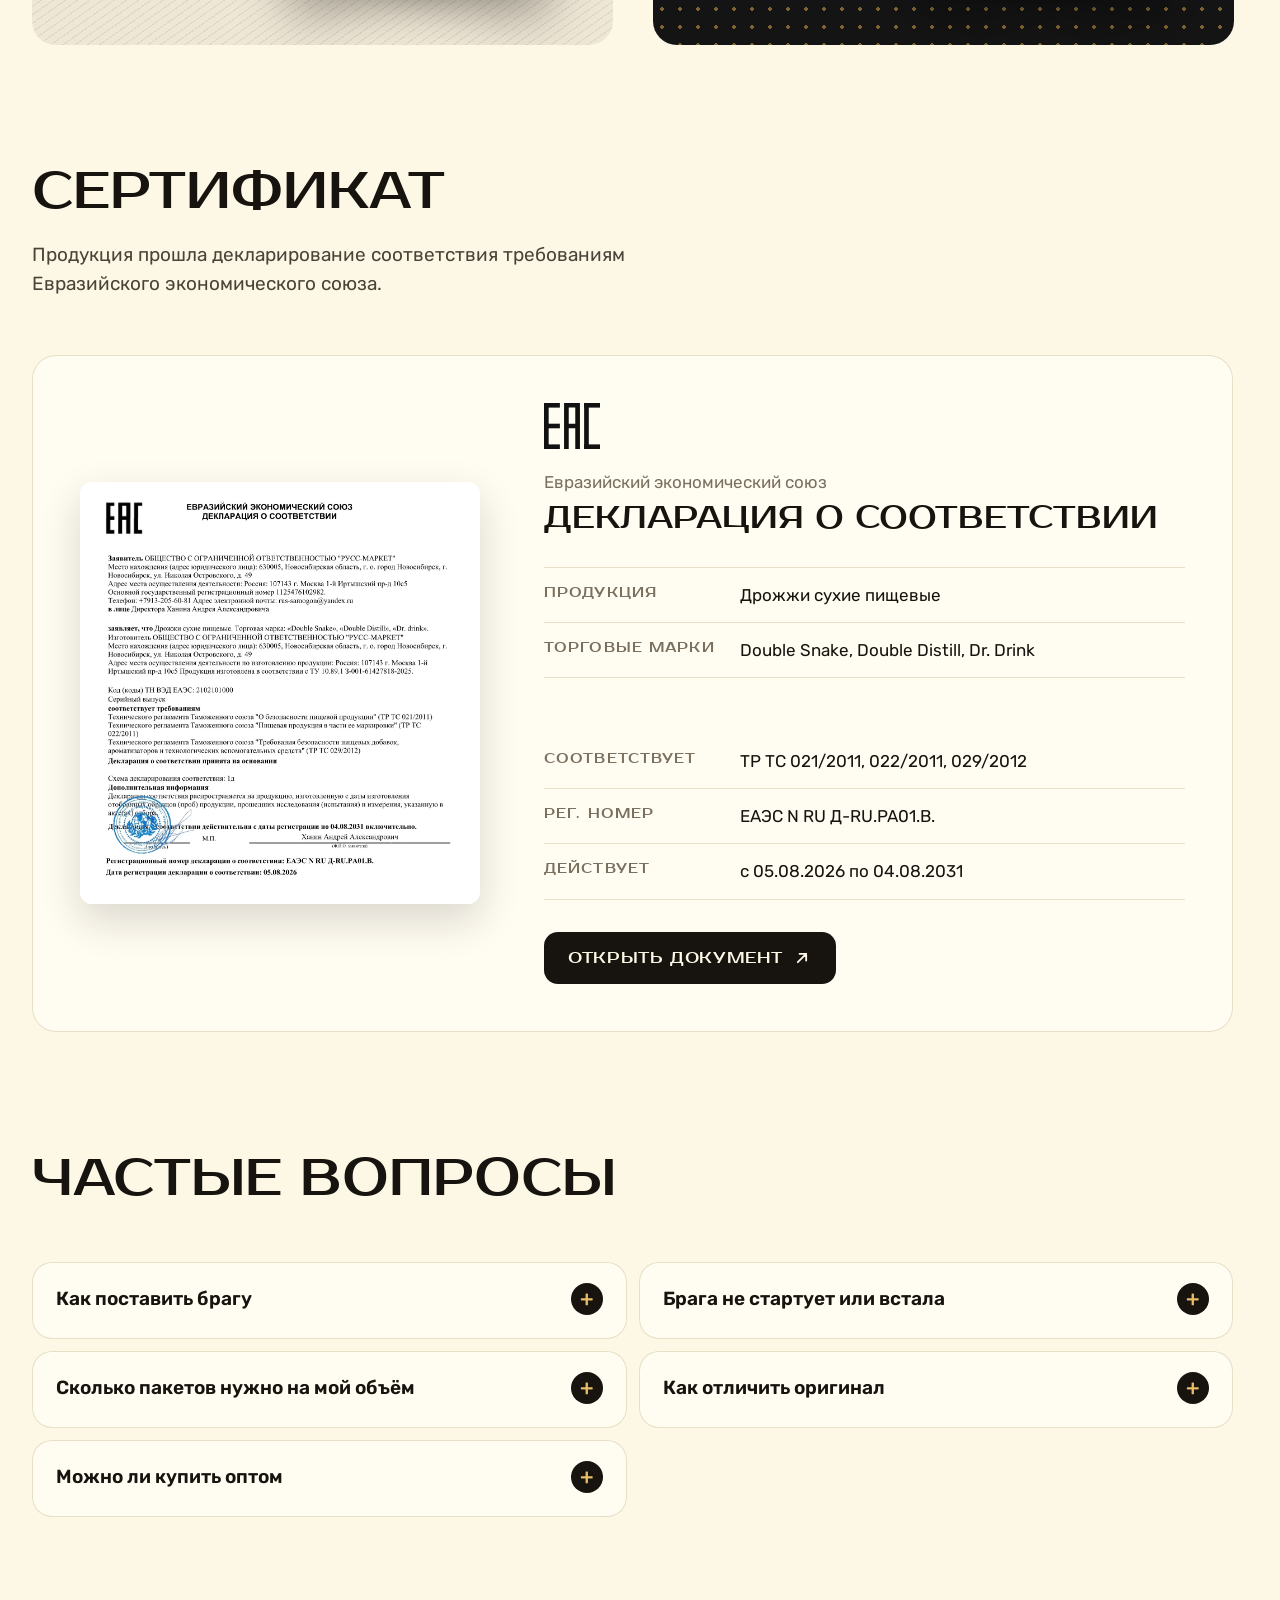
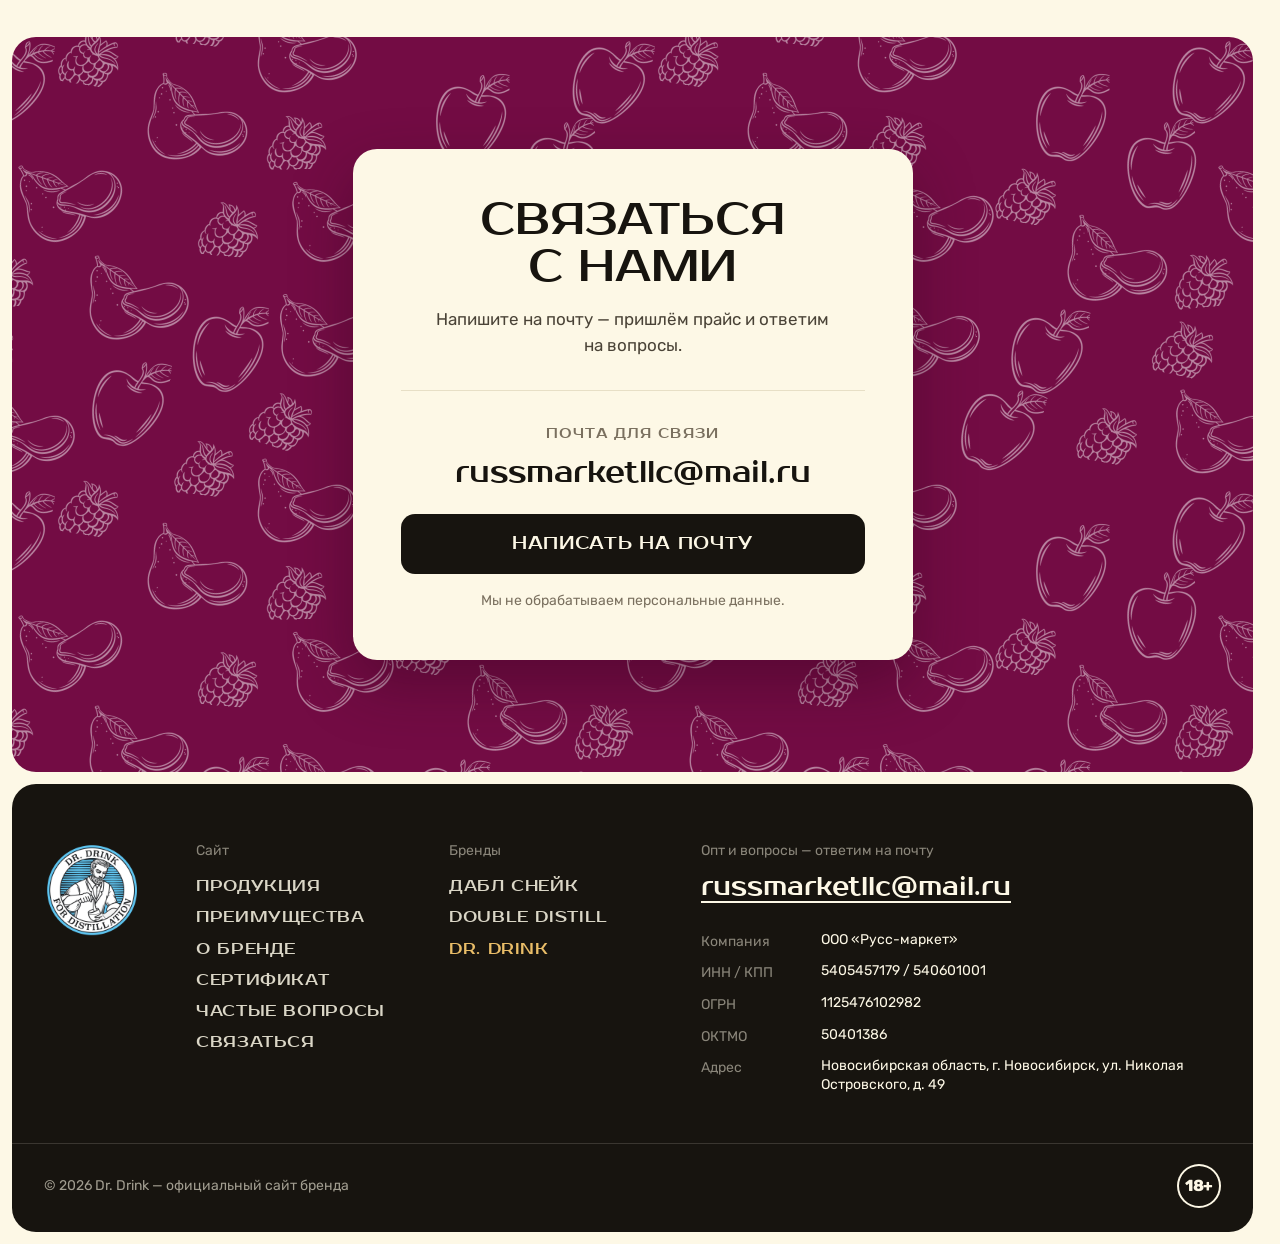
==== commit 4624aae8: "Меню шапки — шрифтом текста (Rubik 500, капс); метка версии 20261033 Co-Authored-By: Claude Opus 5.5" ====
--- a/index.html
+++ b/index.html
@@ -19,7 +19,7 @@
 <link rel="preconnect" href="https://fonts.googleapis.com">
 <link rel="preconnect" href="https://fonts.gstatic.com" crossorigin>
 <link rel="stylesheet" href="https://fonts.googleapis.com/css2?family=Prosto+One&family=Rubik:wght@400;500;600&display=swap">
-<link rel="stylesheet" href="css/site.css?v=20261032">
+<link rel="stylesheet" href="css/site.css?v=20261033">
 <script>if(!matchMedia("(prefers-reduced-motion: reduce)").matches)document.documentElement.classList.add("anim-on")</script>
 </head>
 <body>
@@ -268,6 +268,6 @@
   <div class="dcard dcard-s"><h2 class="dcard-title" id="soon-title">Сайт<br>в&nbsp;разработке</h2></div>
 </dialog>
 
-<script src="js/site.js?v=20261032"></script>
+<script src="js/site.js?v=20261033"></script>
 </body>
 </html>
--- a/css/site.css
+++ b/css/site.css
@@ -52,7 +52,7 @@
 .sec { padding-block: 120px 0; }
 
 /* ---------- заголовки: один шрифт на всё отображаемое ---------- */
-.h1, .h2, .h3, .card-n, .pd-h1, .lbl, .btn, .hd-nav a, .ft-nav a { font-family: var(--f-head); text-transform: var(--head-tt); letter-spacing: var(--head-ls); }
+.h1, .h2, .h3, .card-n, .pd-h1, .lbl, .btn, .ft-nav a { font-family: var(--f-head); text-transform: var(--head-tt); letter-spacing: var(--head-ls); }
 .h1 { font-size: 80px; line-height: 1.02; font-weight: var(--head-w); margin: 0; }
 .h2 { font-size: 52px; line-height: 1.05; font-weight: var(--head-w); margin: 0; }
 .h3 { font-size: 26px; line-height: 1.15; font-weight: var(--head-w); margin: 0 0 20px; }
@@ -110,7 +110,7 @@
 .hd-logo:hover .hd-logo-anim { transform: scale(1.06); }
 .sr-only { position: absolute; width: 1px; height: 1px; padding: 0; margin: -1px; overflow: hidden; clip: rect(0 0 0 0); white-space: nowrap; border: 0; }
 .hd-nav { display: flex; gap: 4px; margin-left: auto; }
-.hd-nav a { white-space: nowrap; padding: 10px 10px; border-radius: 10px; font-size: 15px; font-weight: var(--head-w); letter-spacing: .04em; text-decoration: none; color: rgba(253,248,230,.78); transition: color var(--t), background-color var(--t); }
+.hd-nav a { white-space: nowrap; padding: 10px 10px; border-radius: 10px; font: 500 15px/1.2 var(--f-body); text-transform: uppercase; letter-spacing: .04em; text-decoration: none; color: rgba(253,248,230,.78); transition: color var(--t), background-color var(--t); }
 .hd-nav a:hover { color: var(--cream); background: rgba(253,248,230,.08); }
 .hd-nav a.is-active { color: var(--gold-hi); }
 /* 1300–1439: 7 пунктов меню впритык — сужаем поля ссылок, иначе «Связаться» упирается в край */
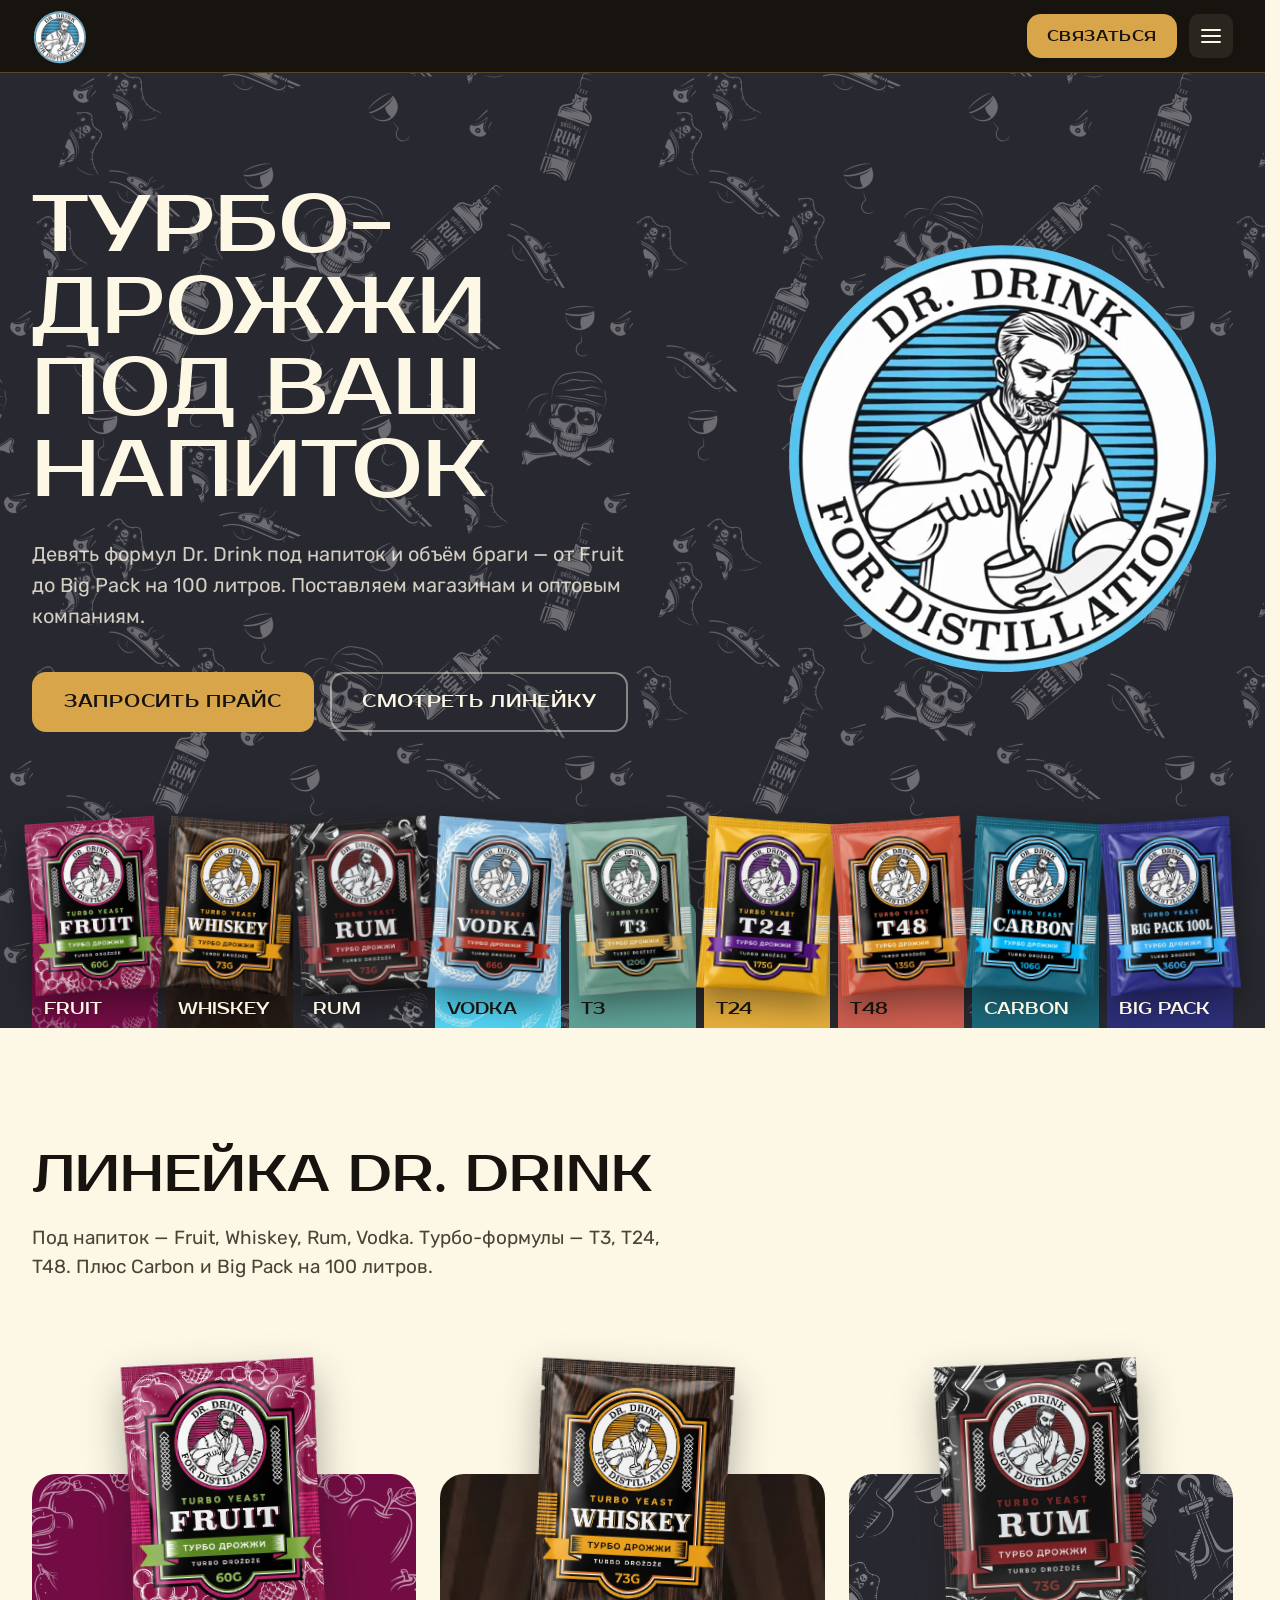
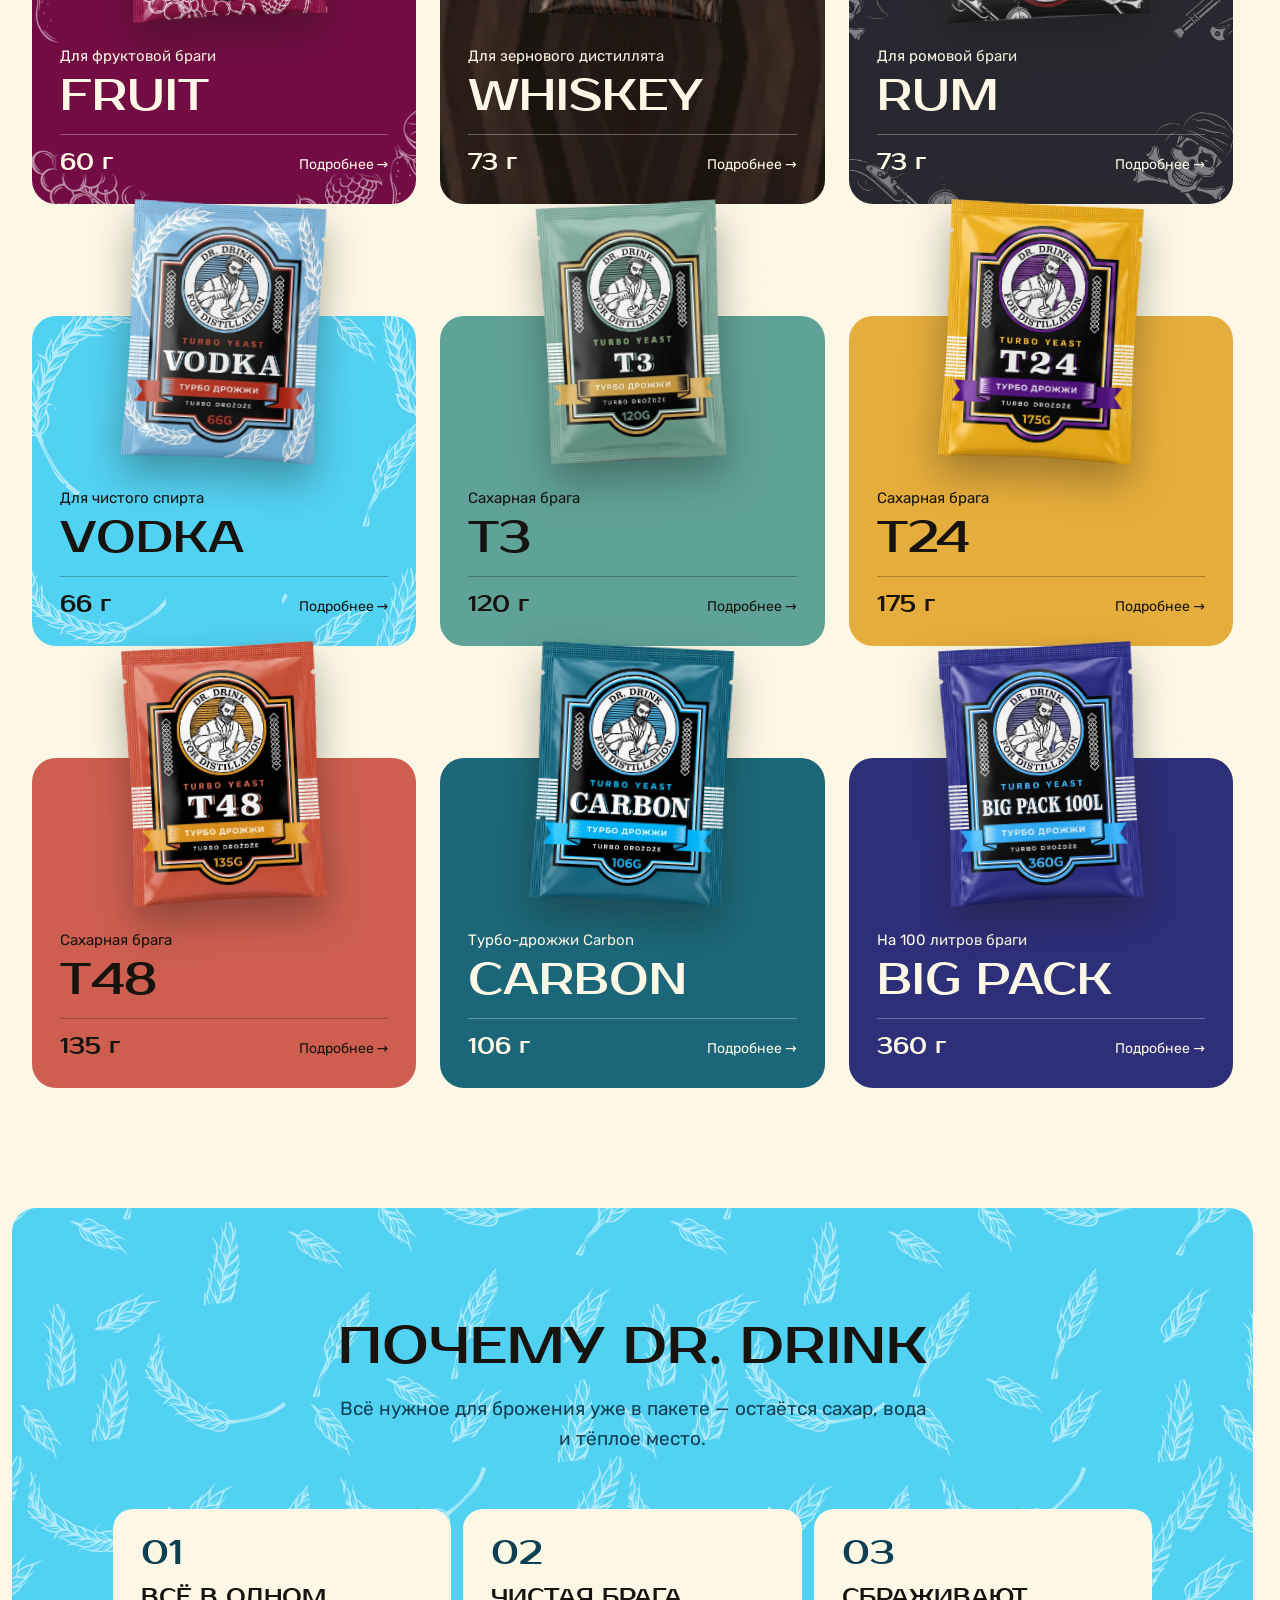
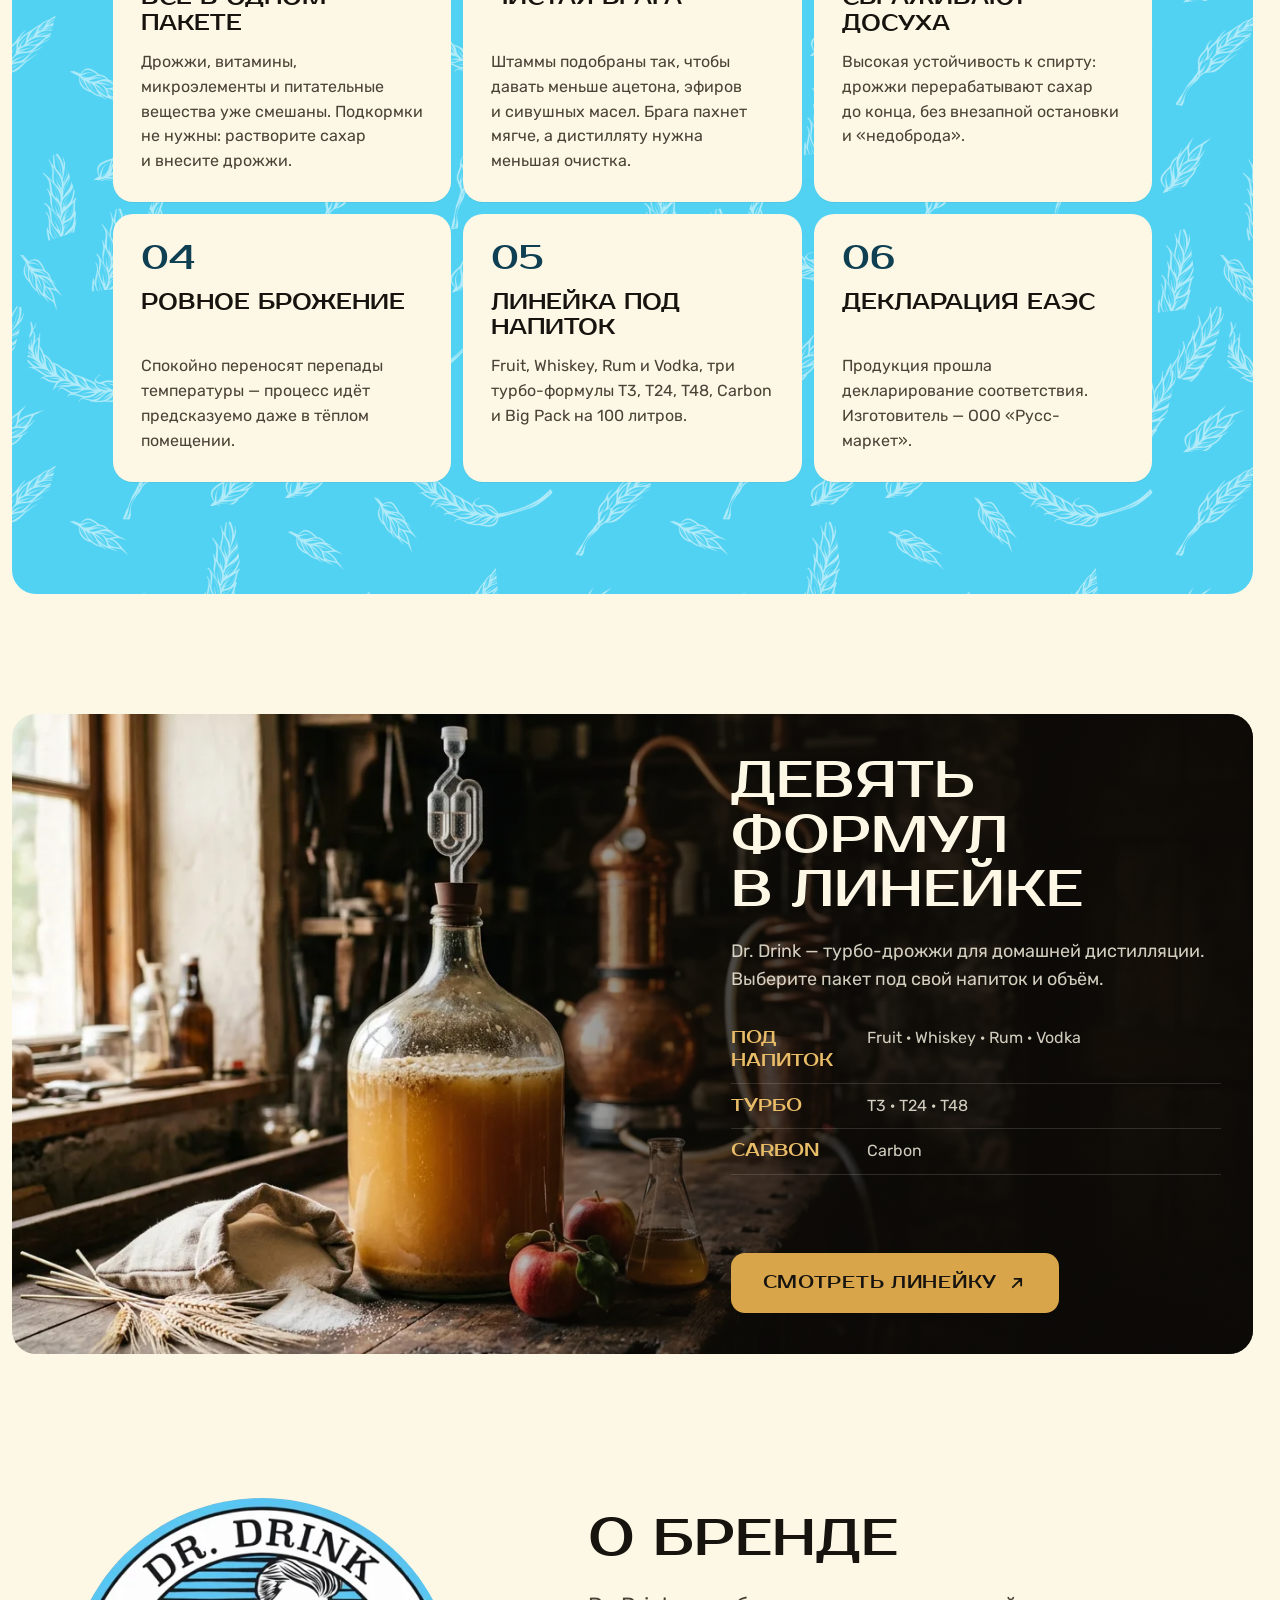
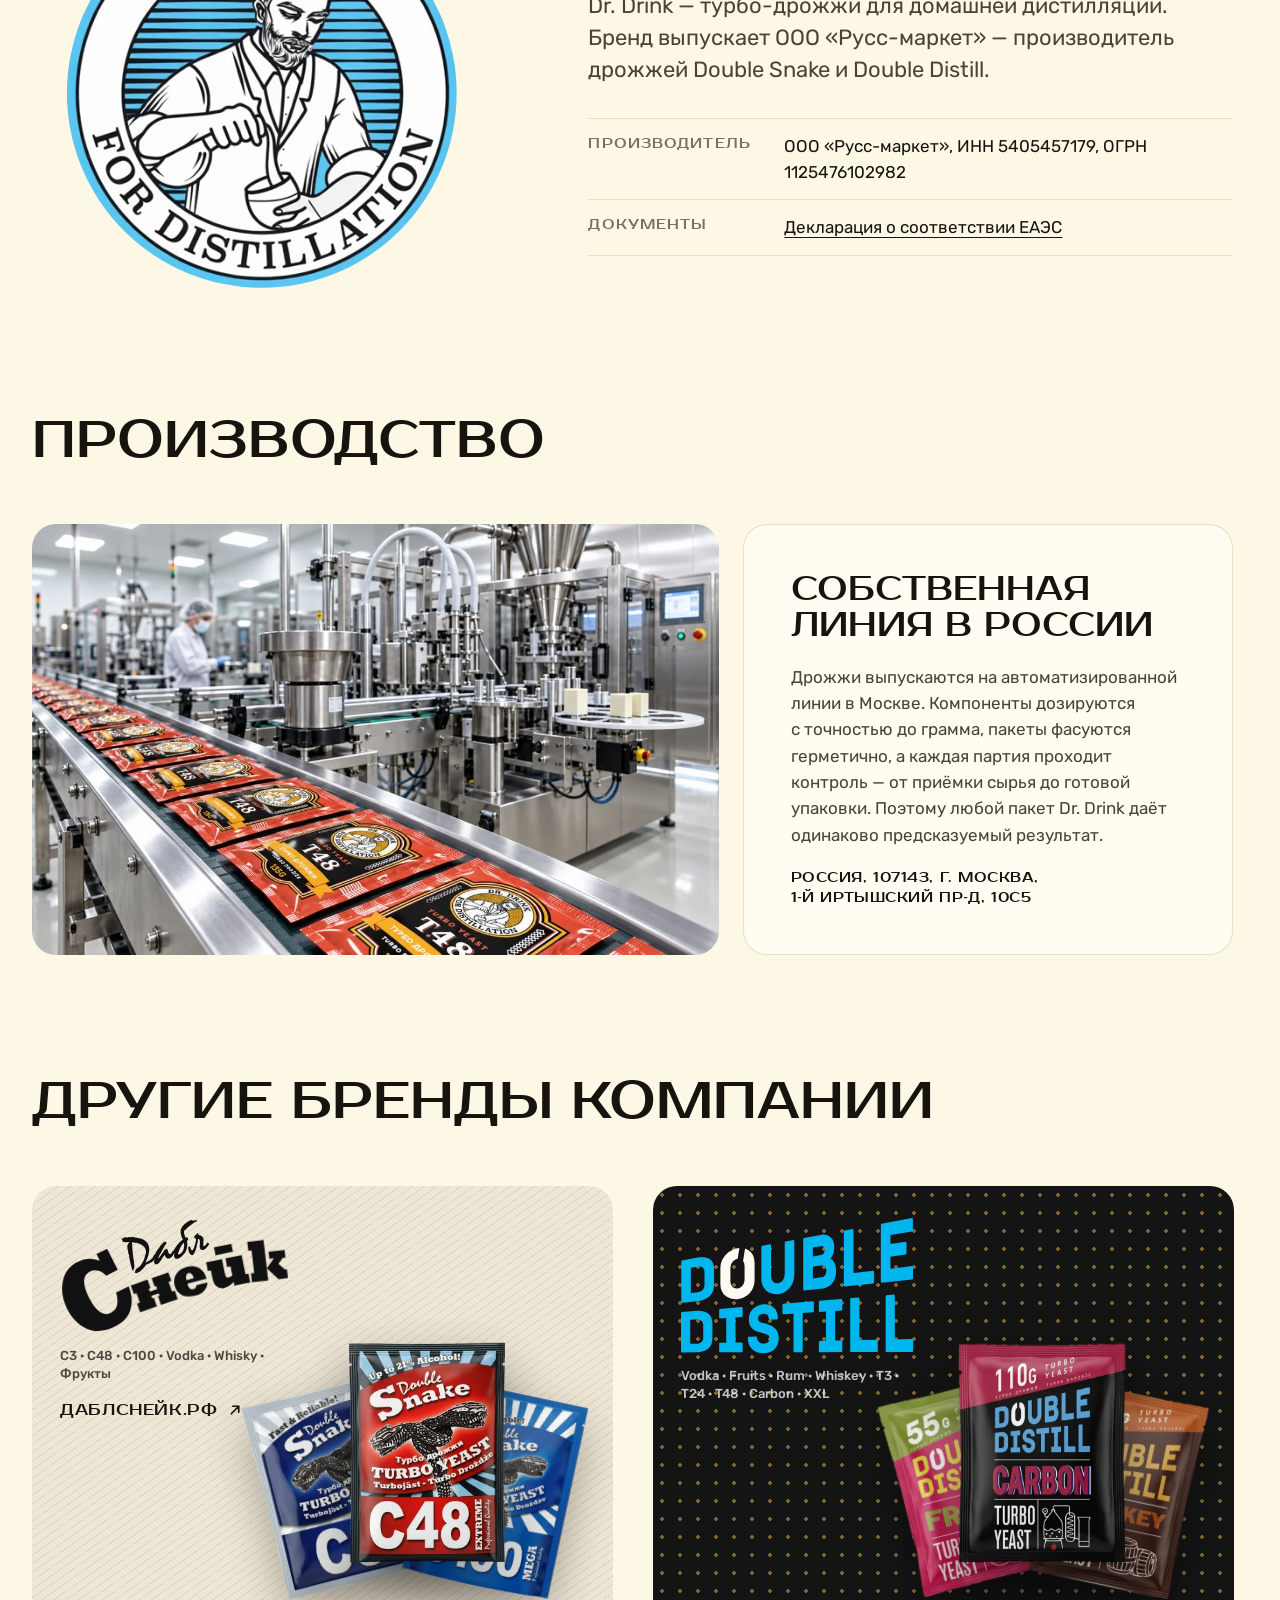
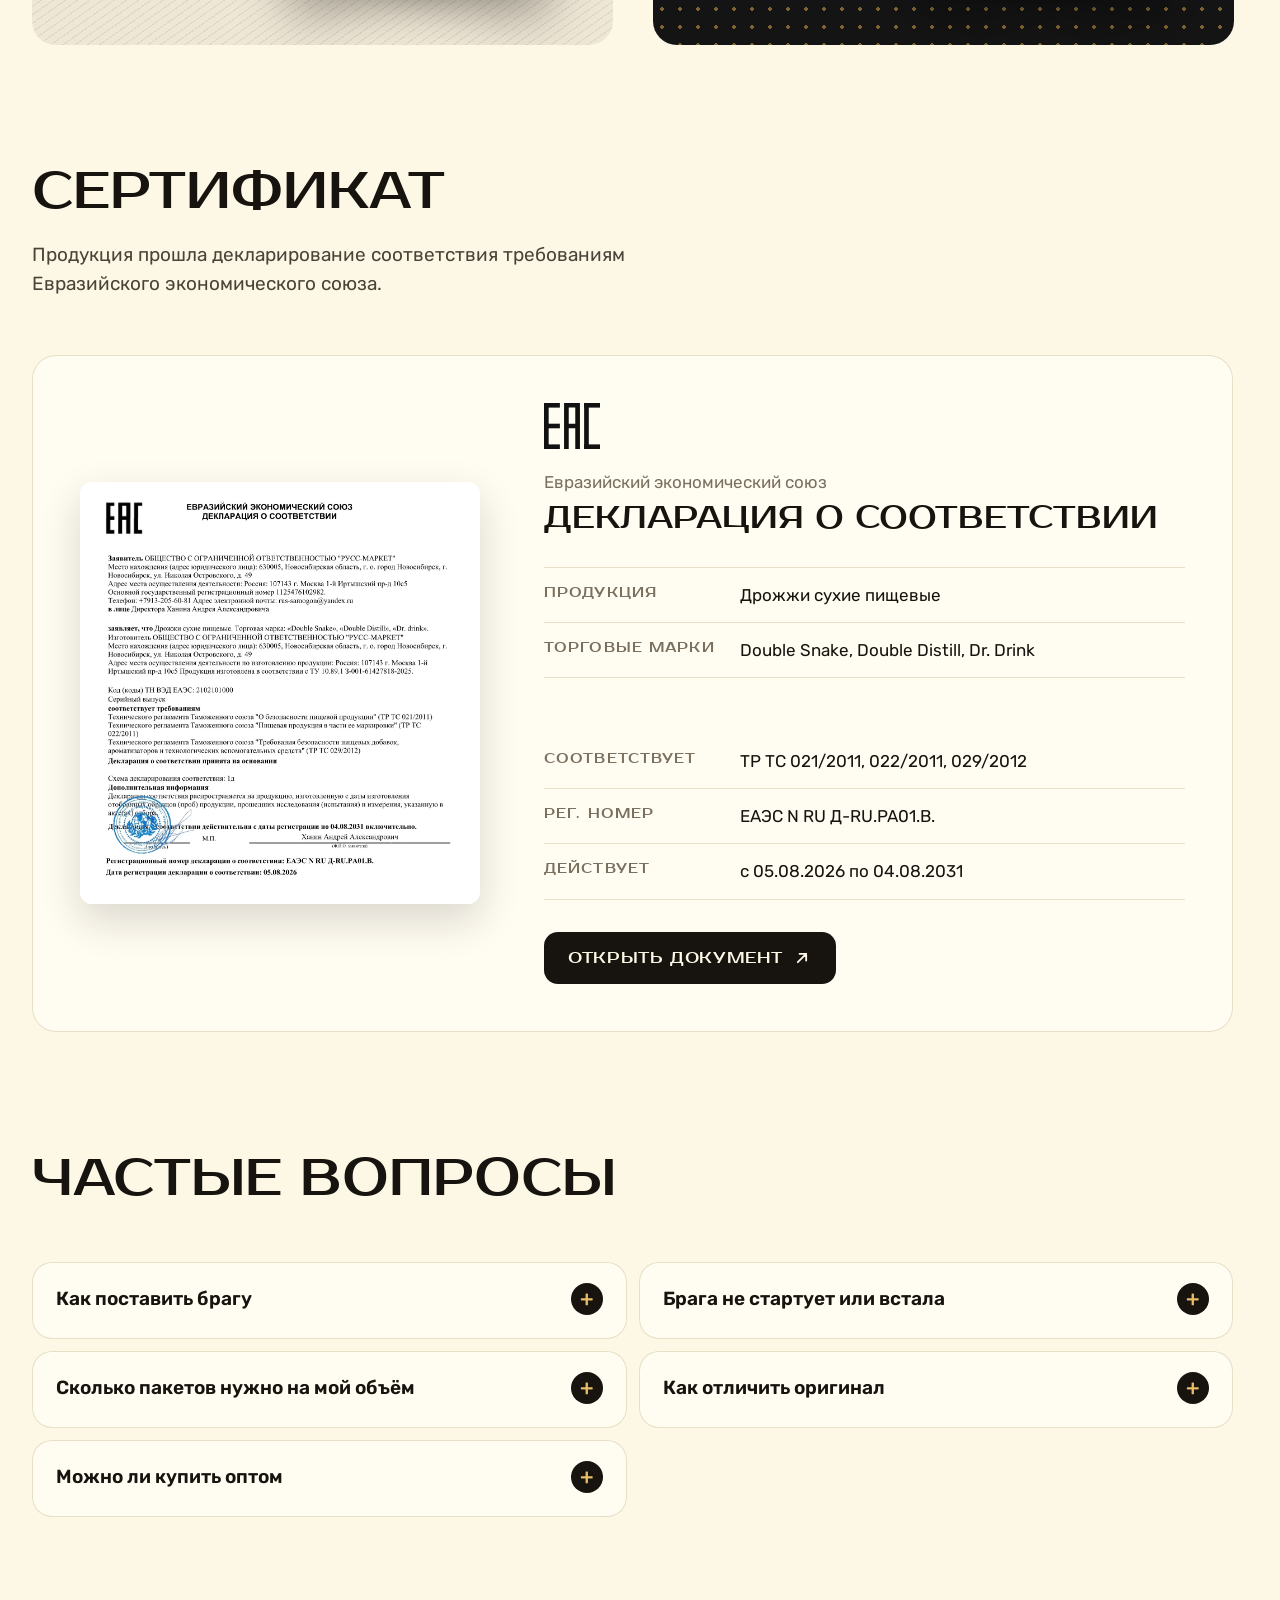
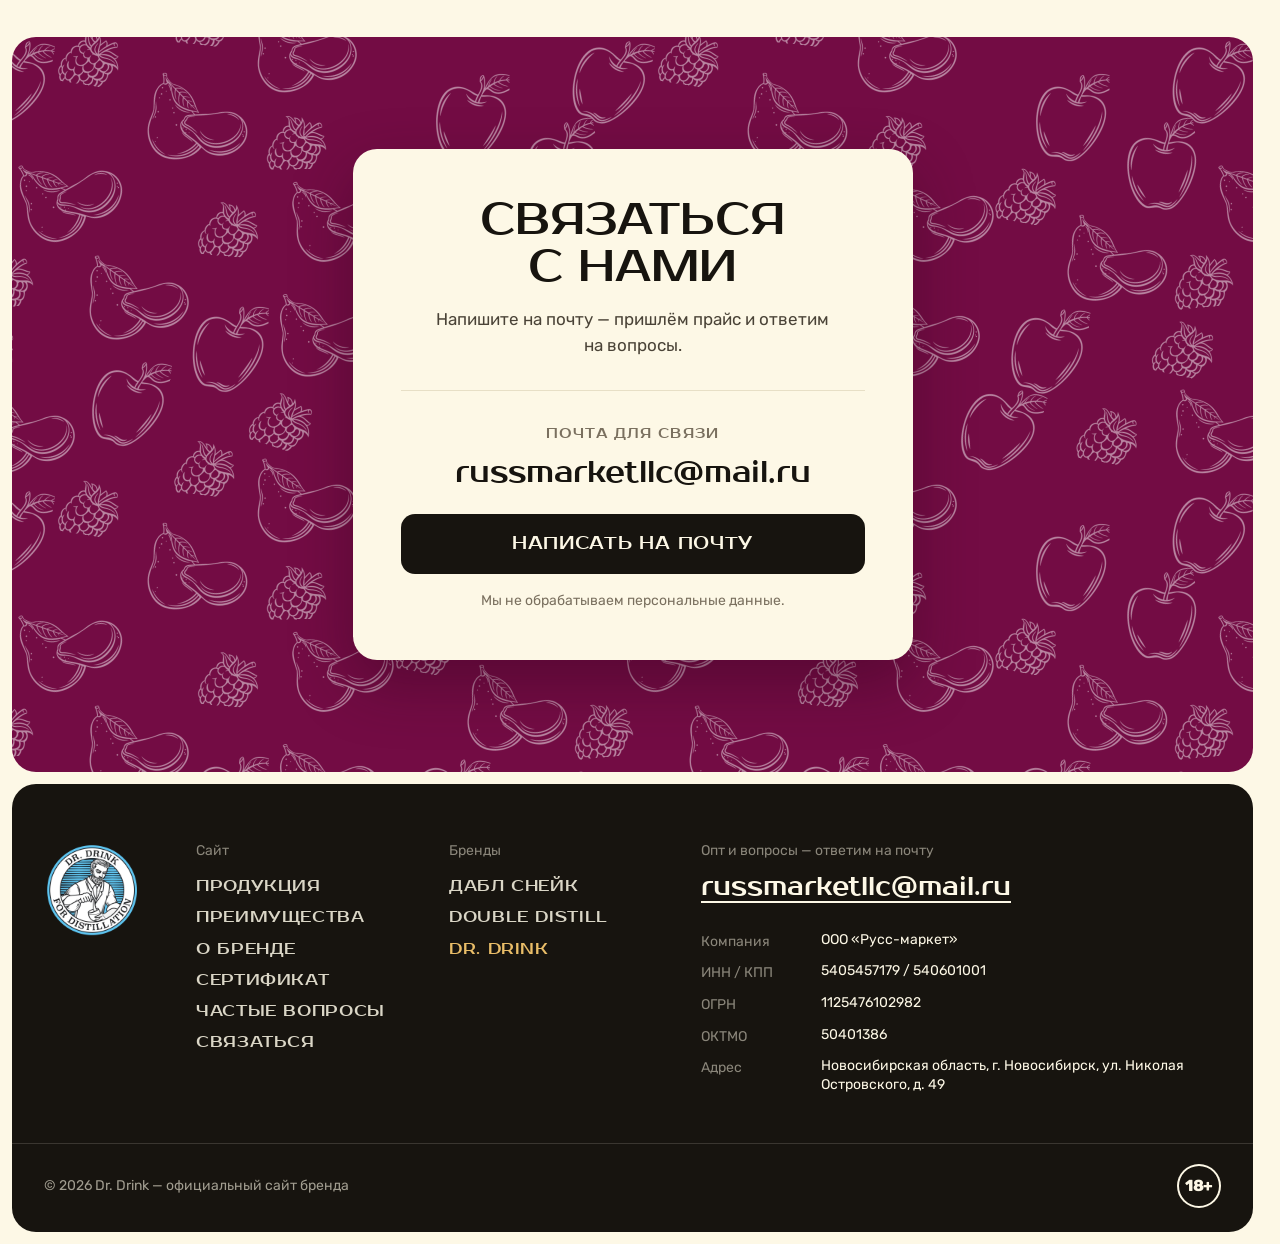
==== commit 09fb8790: "Фото производства — новое имя файла (старое залипало в кэше браузера) Co-Authored-By: Claude Opus 5." ====
--- a/index.html
+++ b/index.html
@@ -145,7 +145,7 @@
   <section class="sec c" id="production">
     <div class="sec-head"><h2 class="h2">Производство</h2></div>
     <div class="prod">
-      <figure class="prod-pic"><img src="img/production.webp" alt="Линия фасовки: пачки Dr. Drink T48 на конвейере" width="1280" height="720" loading="lazy"></figure>
+      <figure class="prod-pic"><img src="img/production-drdrink.webp" alt="Линия фасовки: пачки Dr. Drink T48 на конвейере" width="1280" height="720" loading="lazy"></figure>
       <div class="prod-text">
         <p class="prod-lead">Собственная линия в&nbsp;России</p>
         <p>Дрожжи выпускаются на&nbsp;автоматизированной линии в&nbsp;Москве. Компоненты дозируются с&nbsp;точностью до&nbsp;грамма, пакеты фасуются герметично, а&nbsp;каждая партия проходит контроль — от&nbsp;приёмки сырья до&nbsp;готовой упаковки. Поэтому любой пакет Dr.&nbsp;Drink даёт одинаково предсказуемый результат.</p>
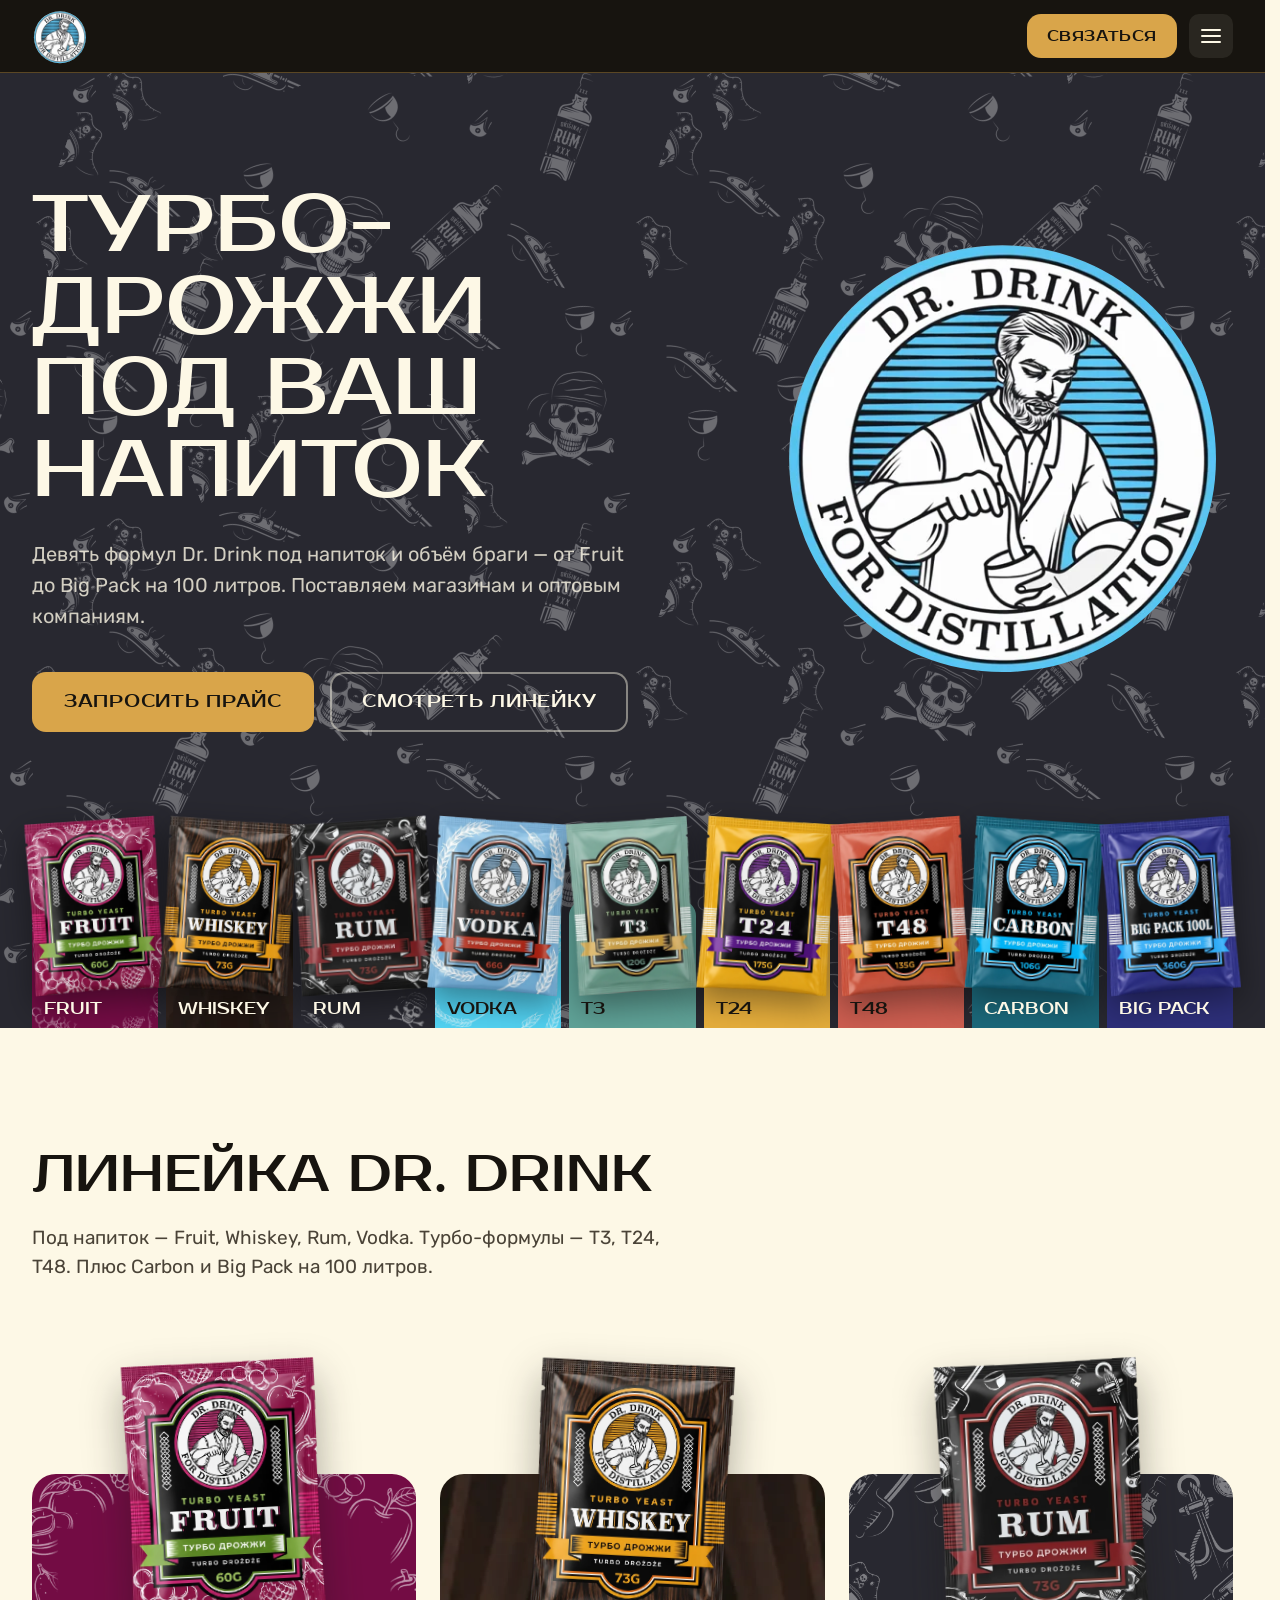
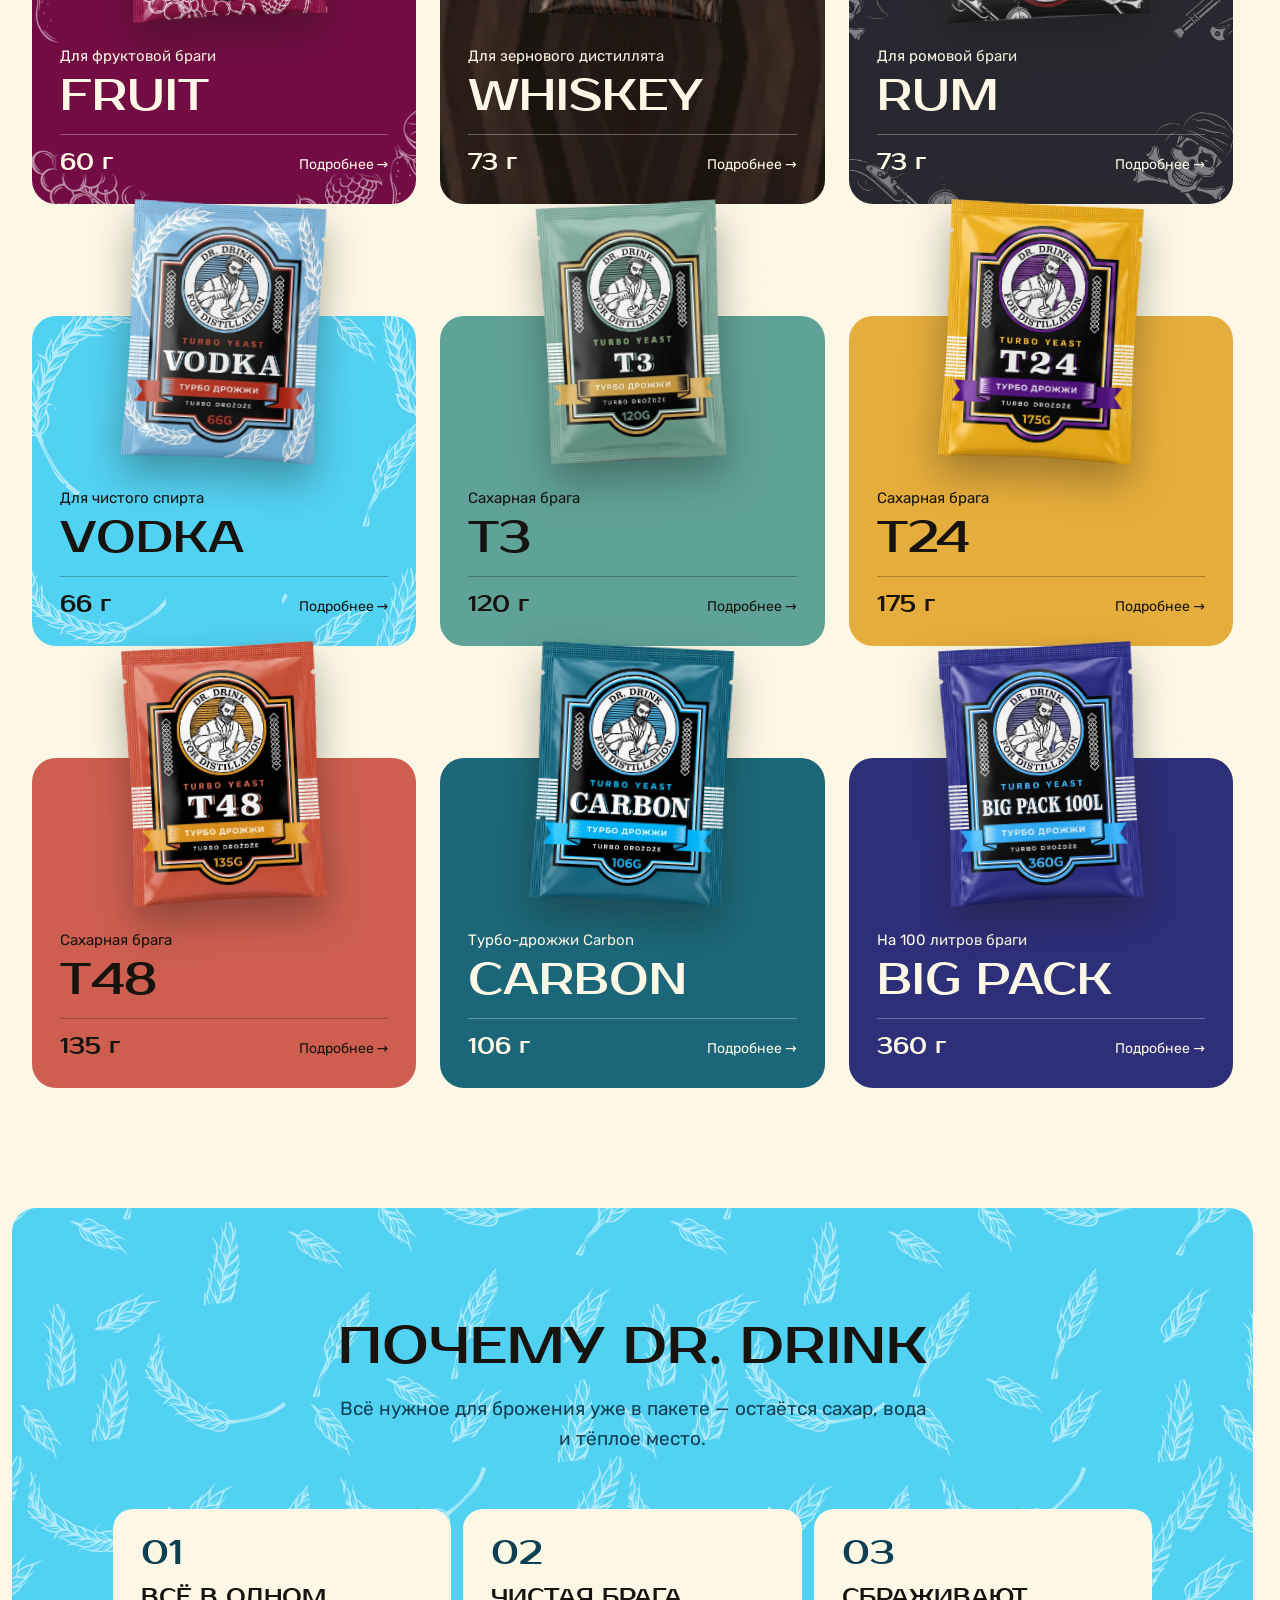
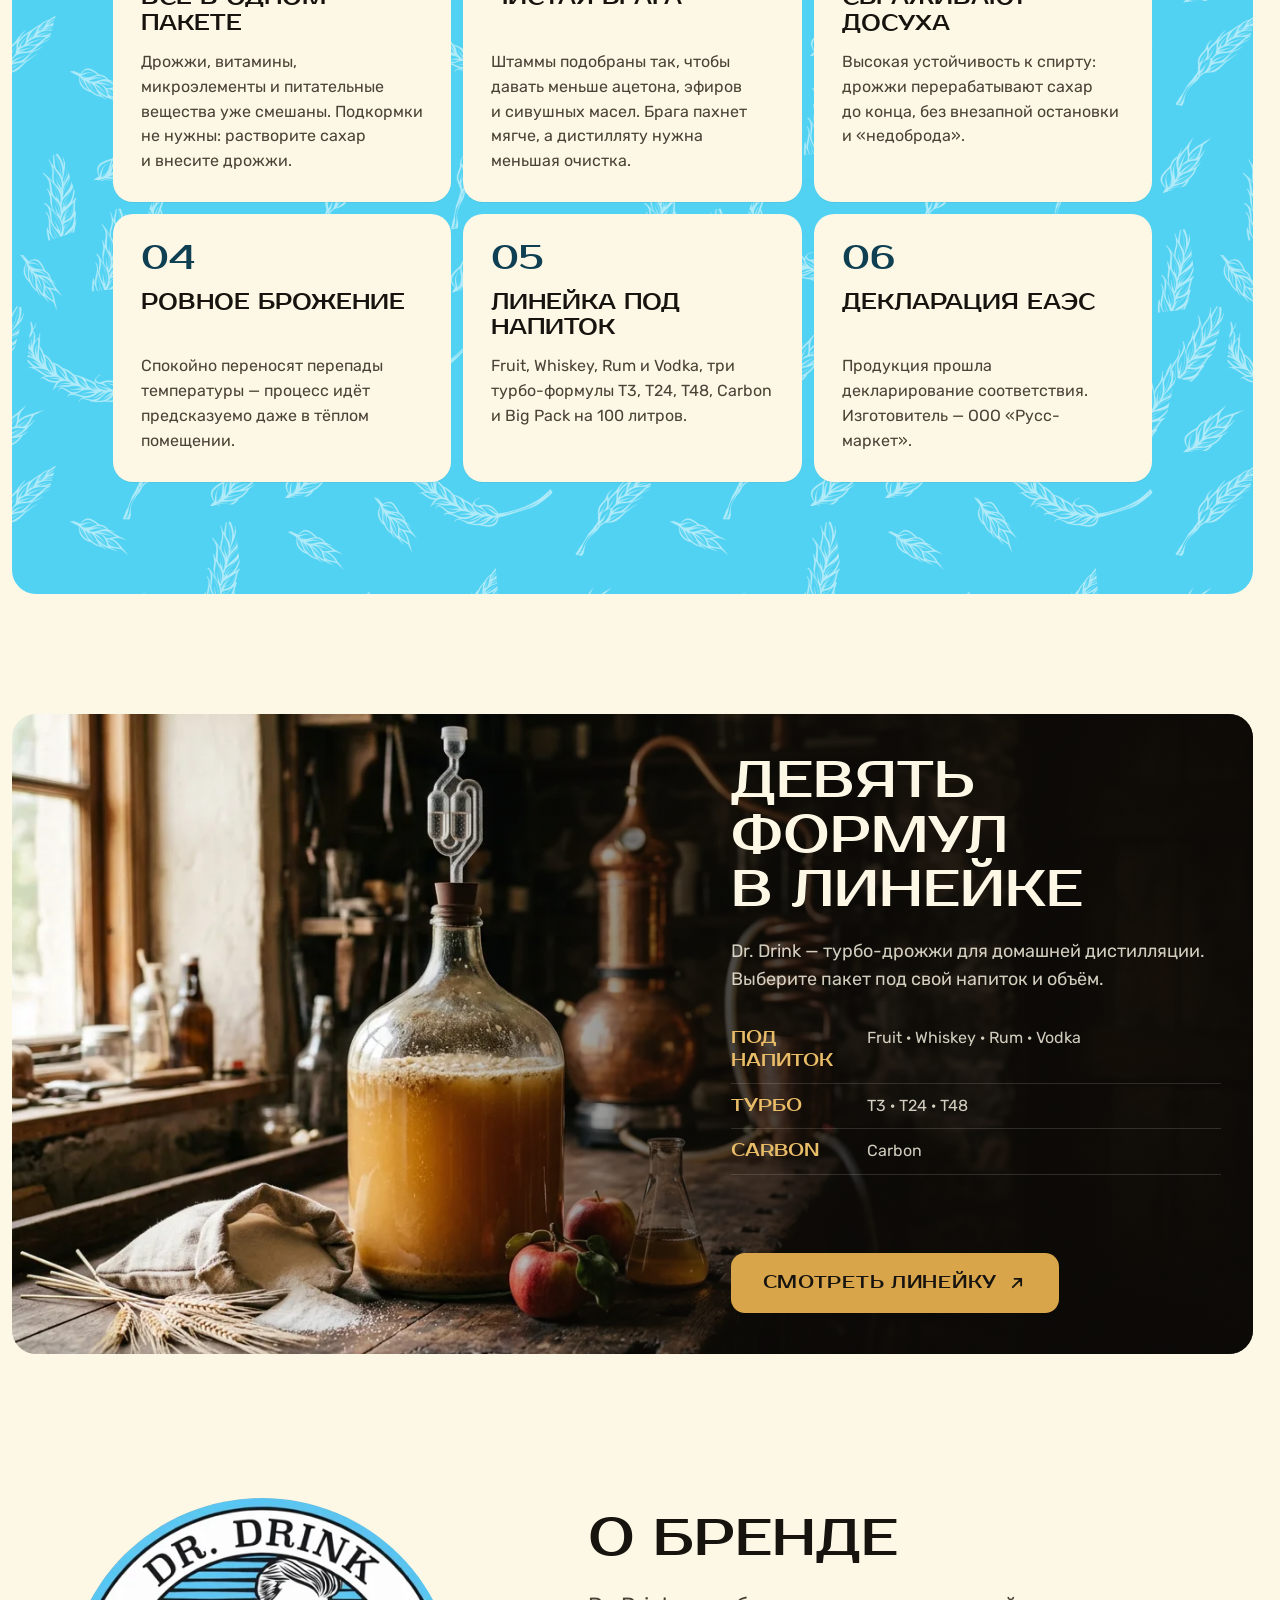
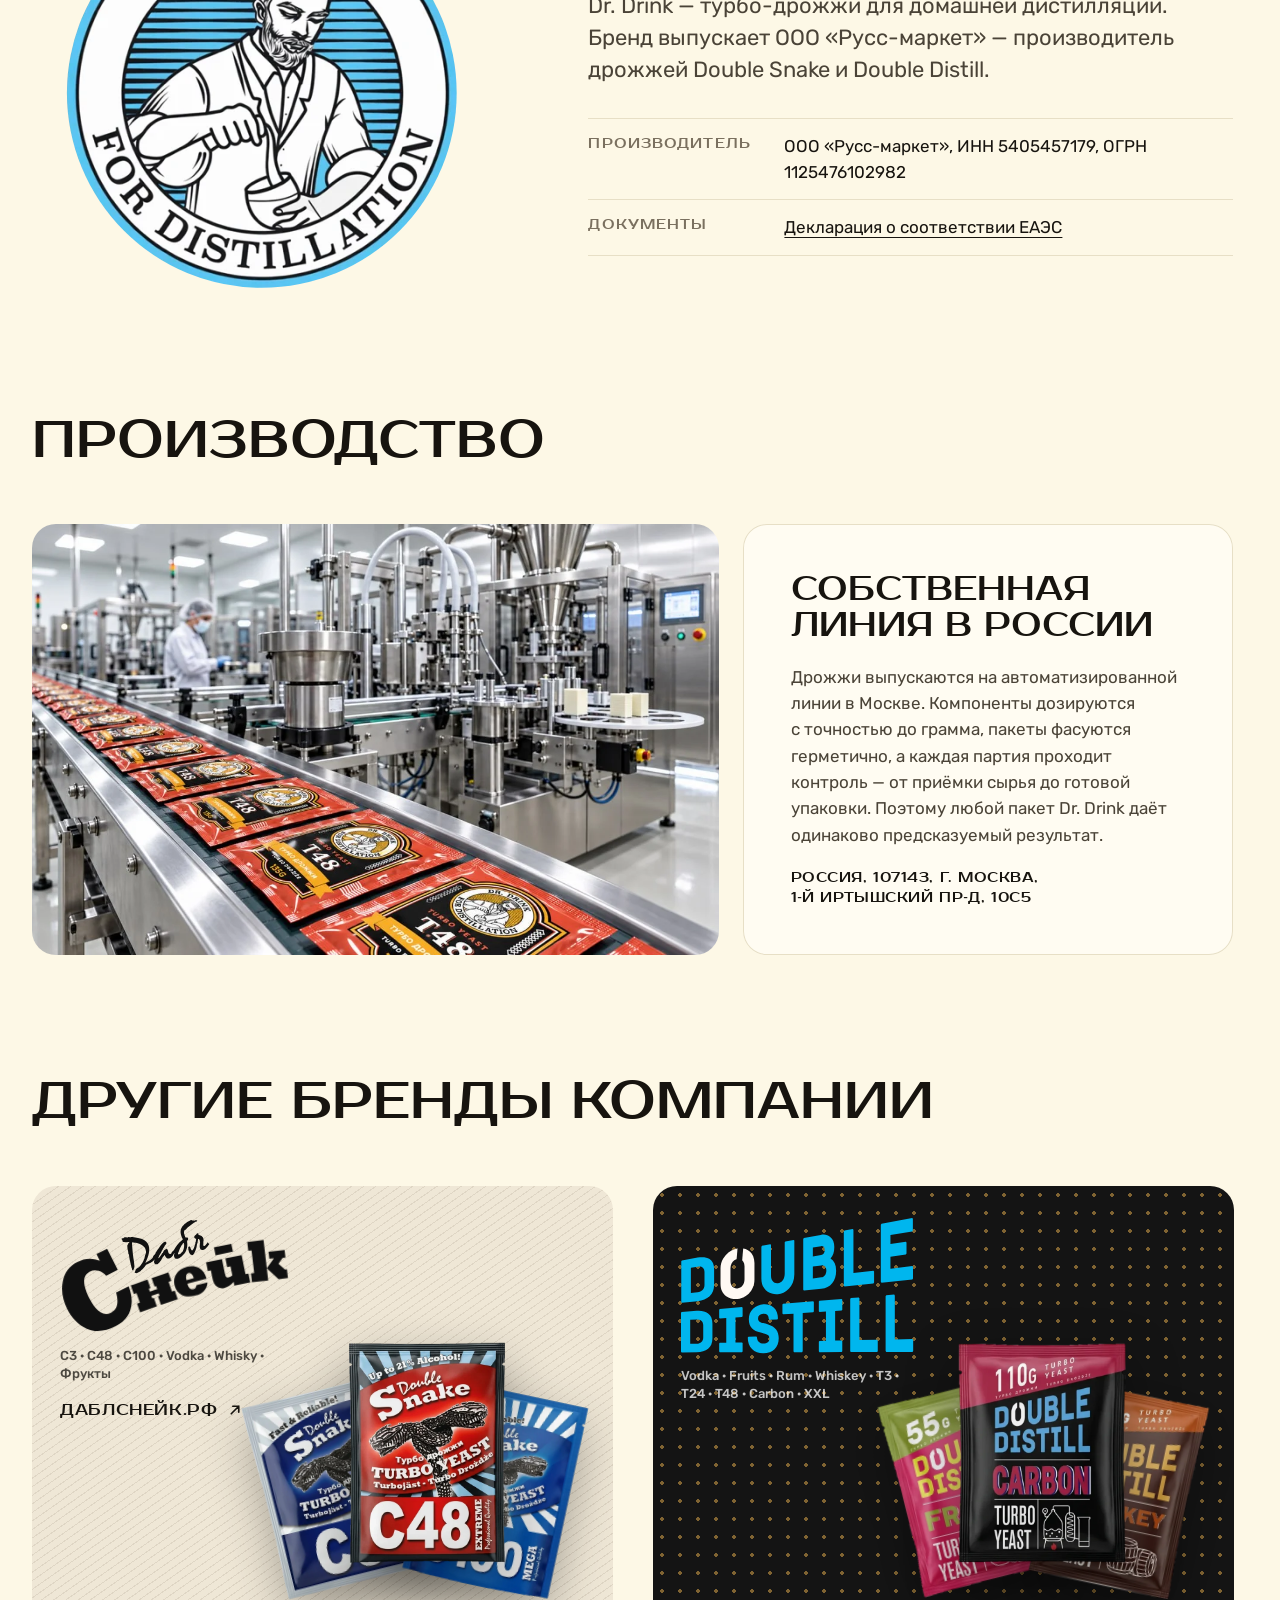
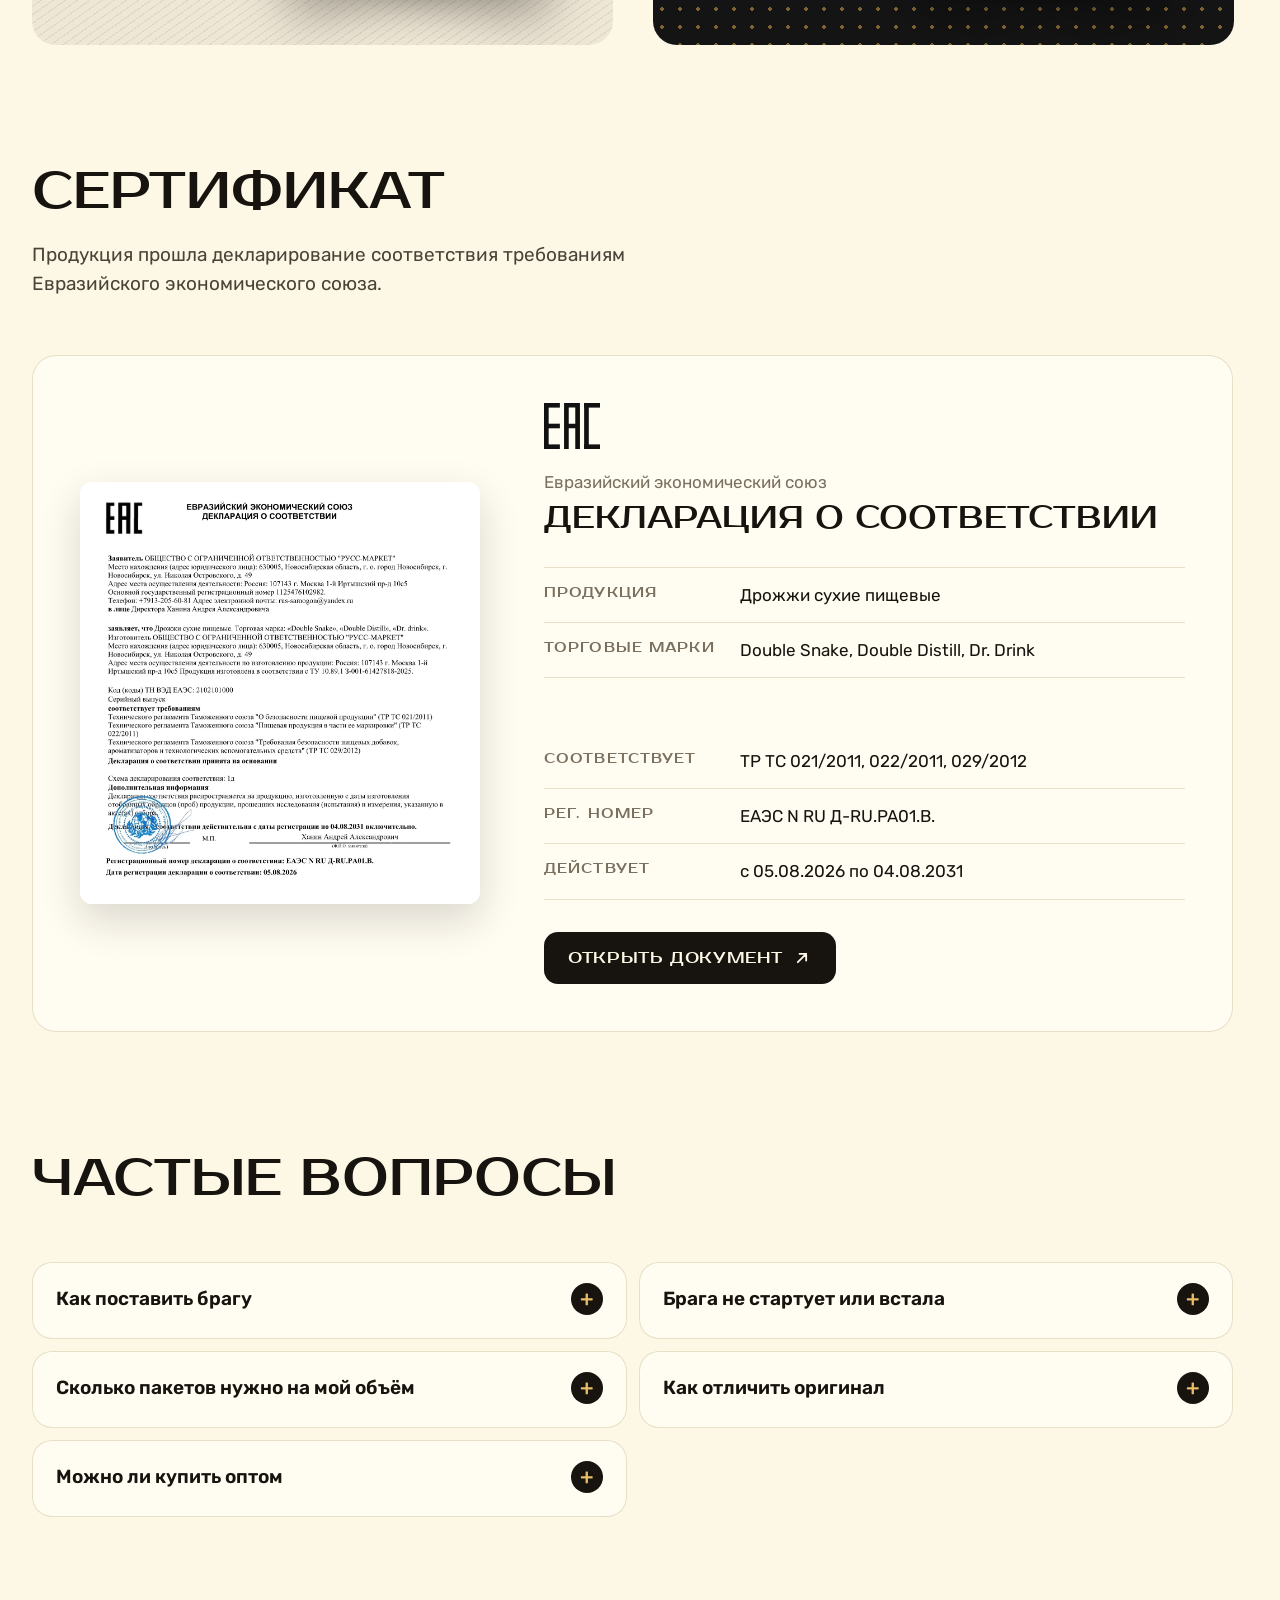
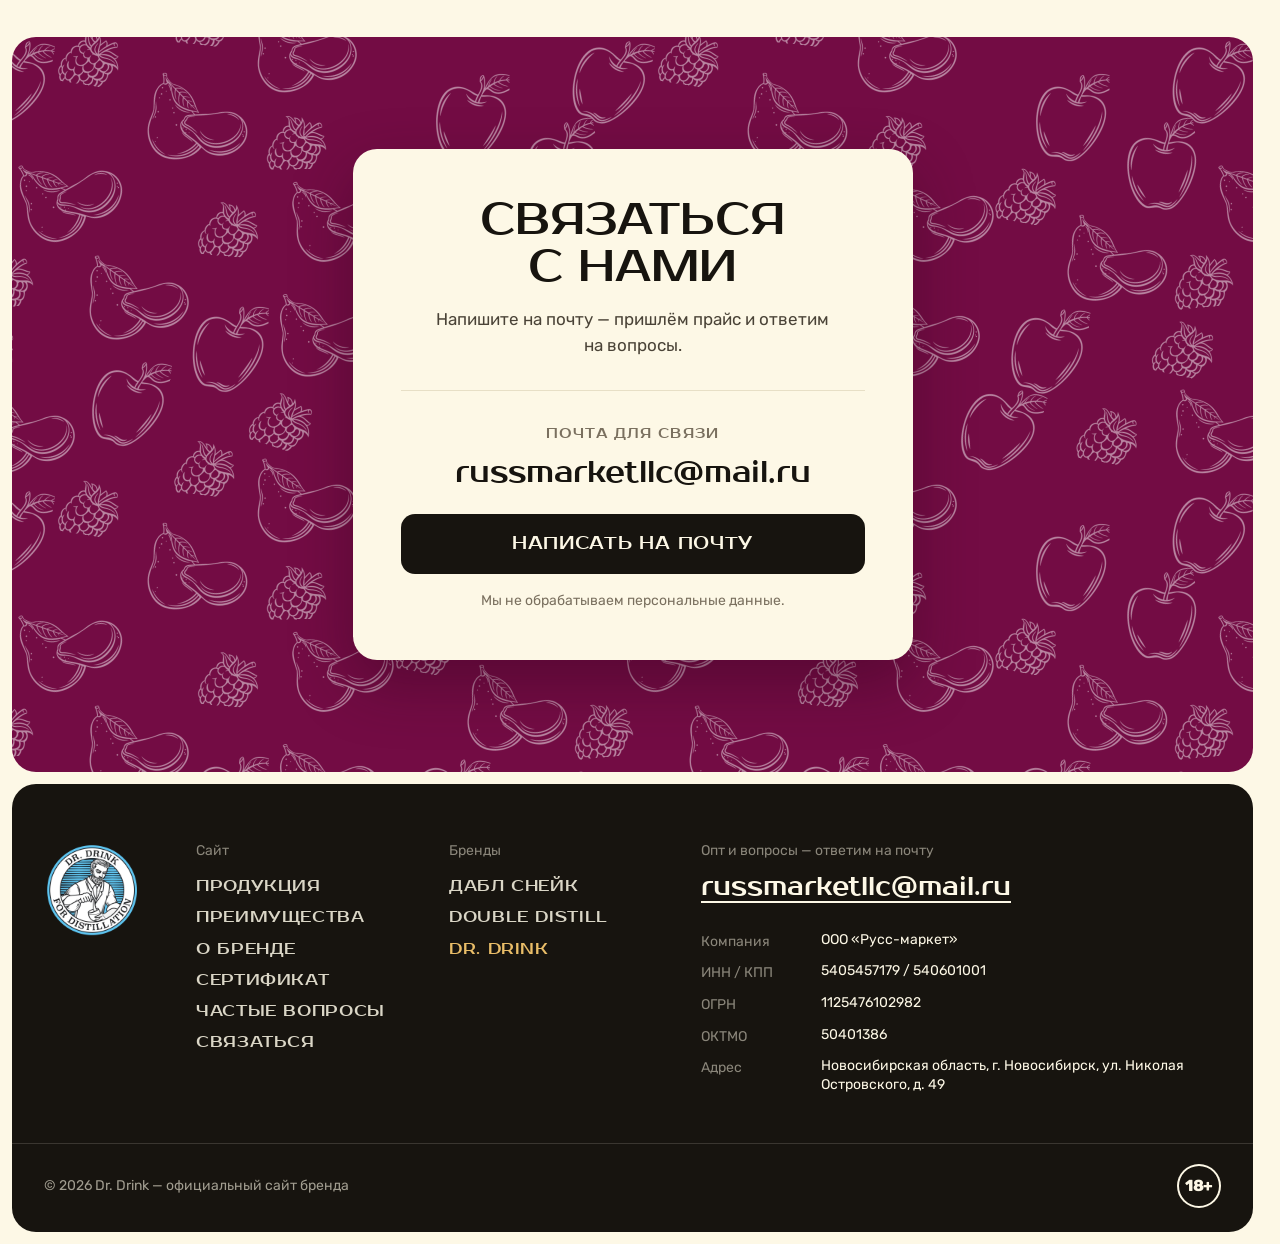
==== commit 26b0b4d7: "og:image — на домен dr-drink.ru (сайт выложен на хостинг клиента) Co-Authored-By: Claude Opus 5.5 <n" ====
--- a/index.html
+++ b/index.html
@@ -12,7 +12,7 @@
 <meta property="og:site_name" content="Dr. Drink">
 <meta property="og:title" content="Dr. Drink — турбо-дрожжи для дистилляции">
 <meta property="og:description" content="Девять формул под напиток и объём браги — от Fruit до Big Pack на 100 литров. Поставки магазинам и оптовым компаниям.">
-<meta property="og:image" content="https://awakkarts-ux.github.io/drdrink-concept/img/og.jpg">
+<meta property="og:image" content="https://dr-drink.ru/img/og.jpg">
 <meta property="og:image:width" content="1200">
 <meta property="og:image:height" content="630">
 <meta name="twitter:card" content="summary_large_image">
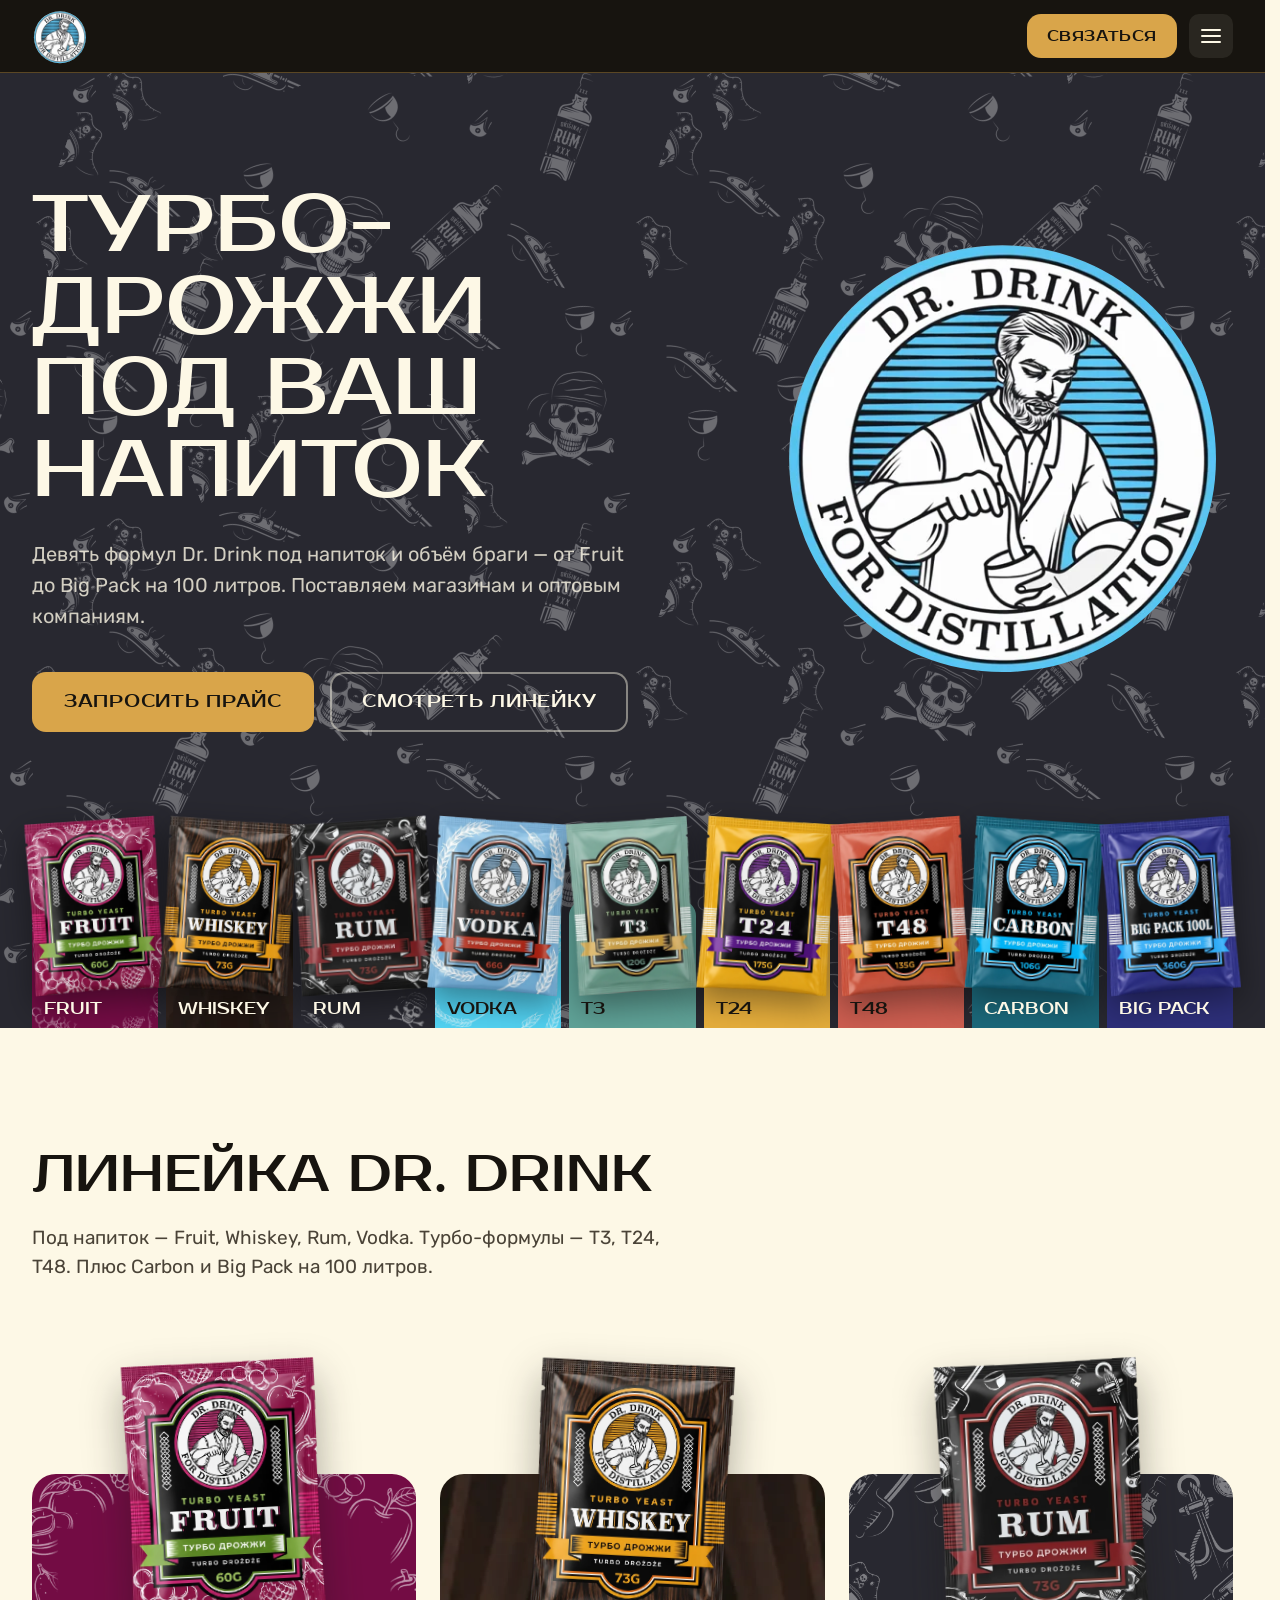
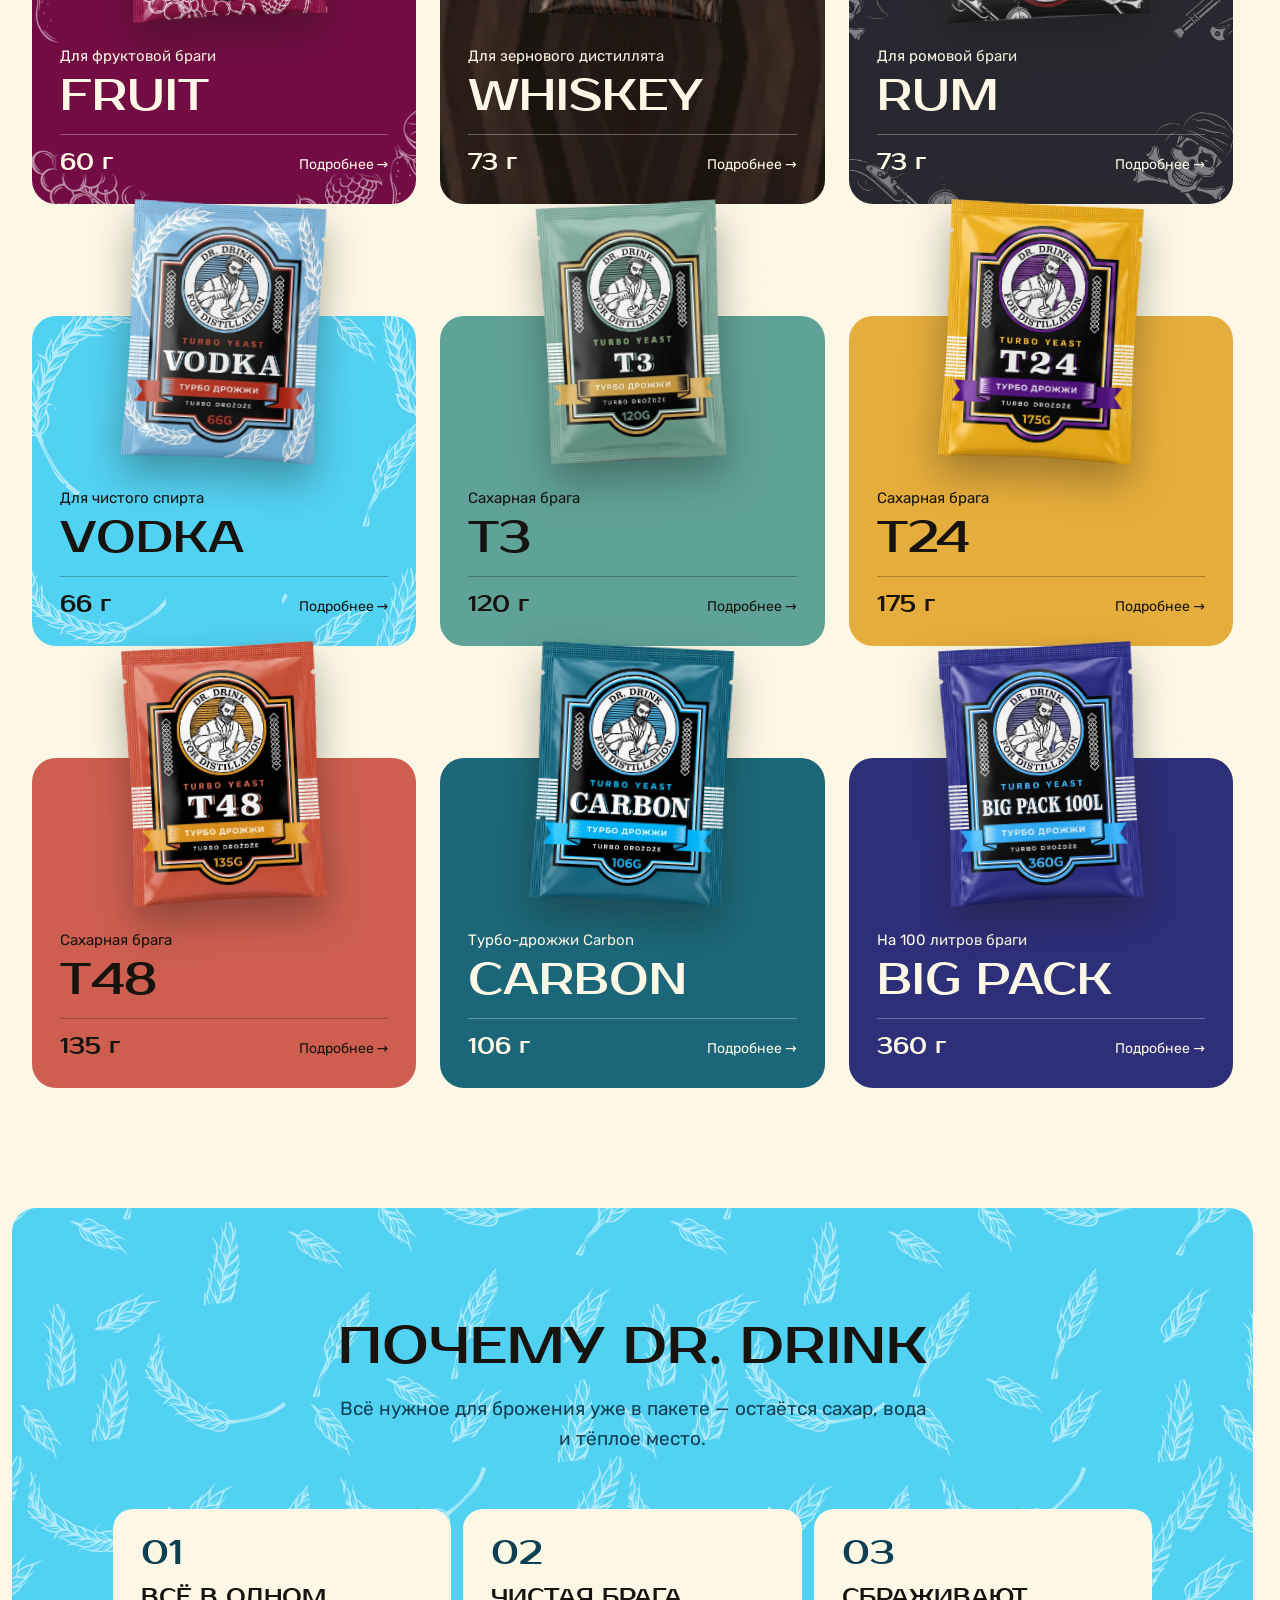
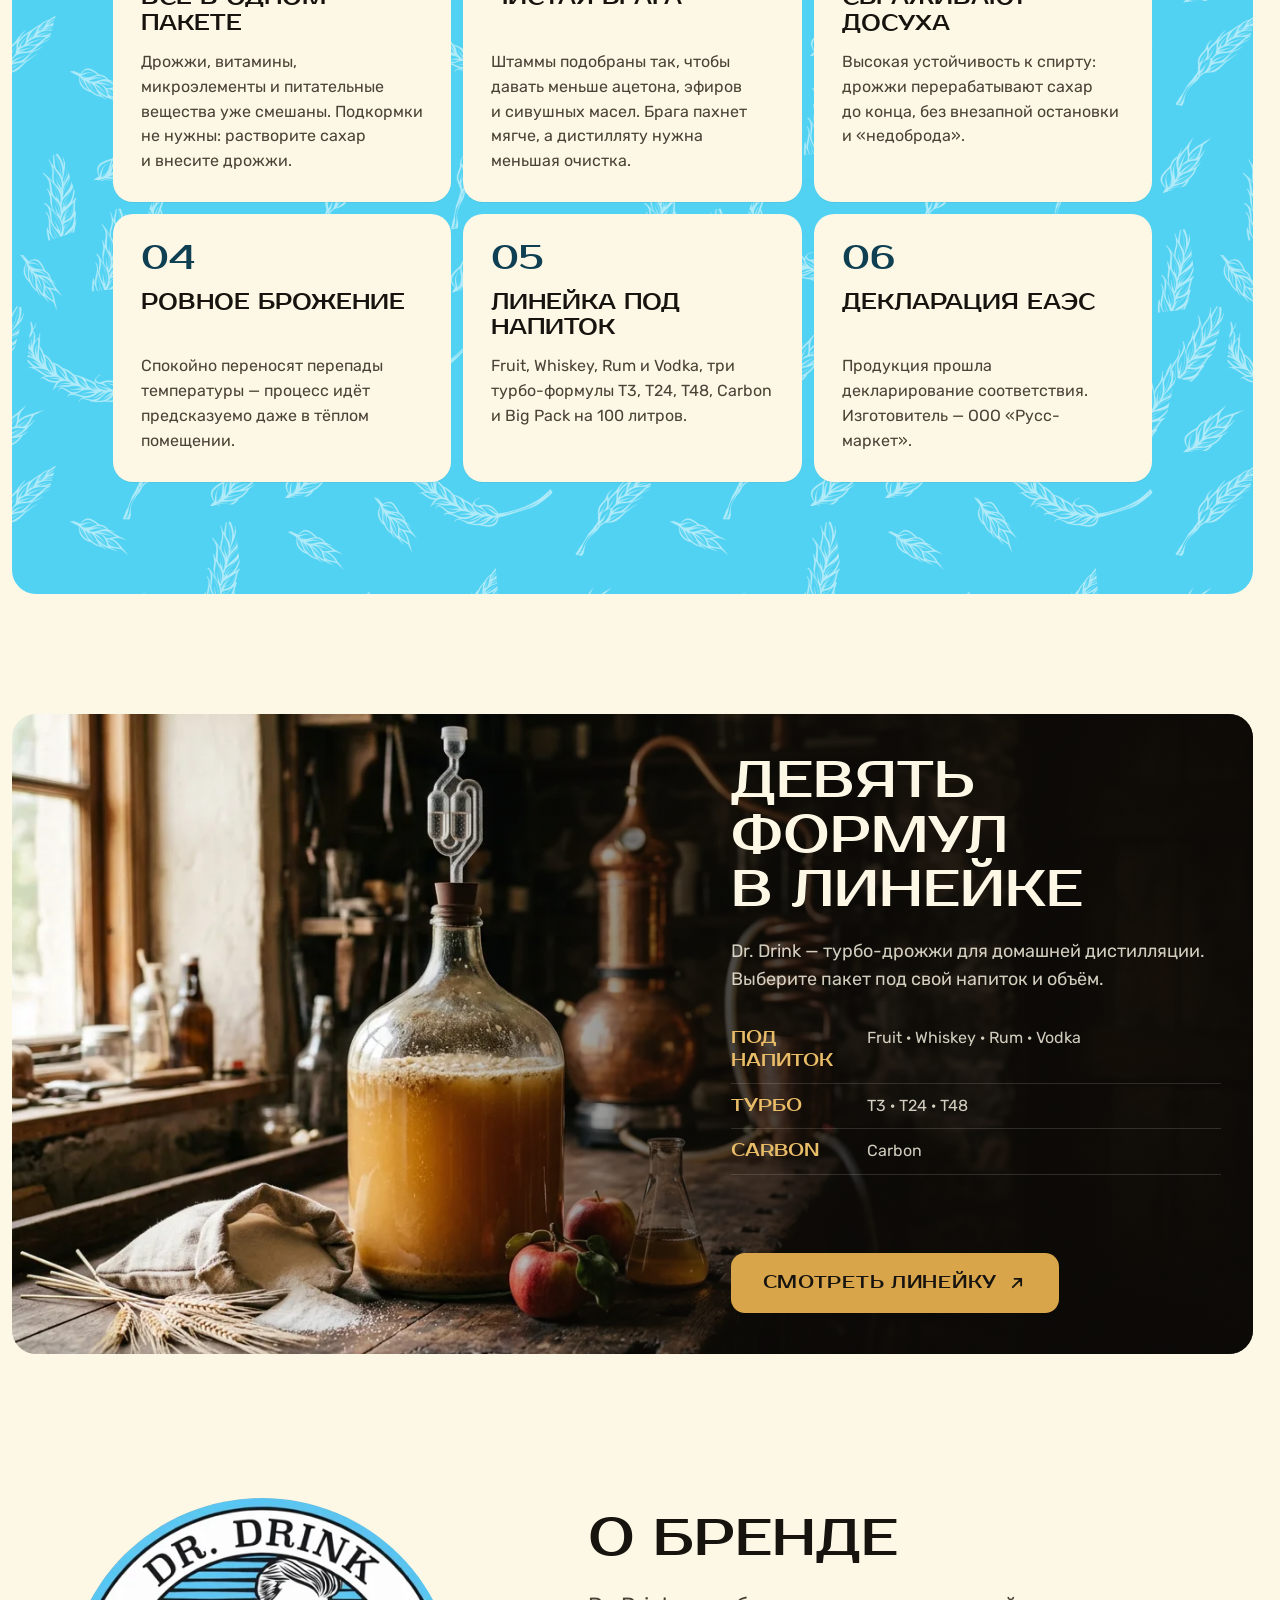
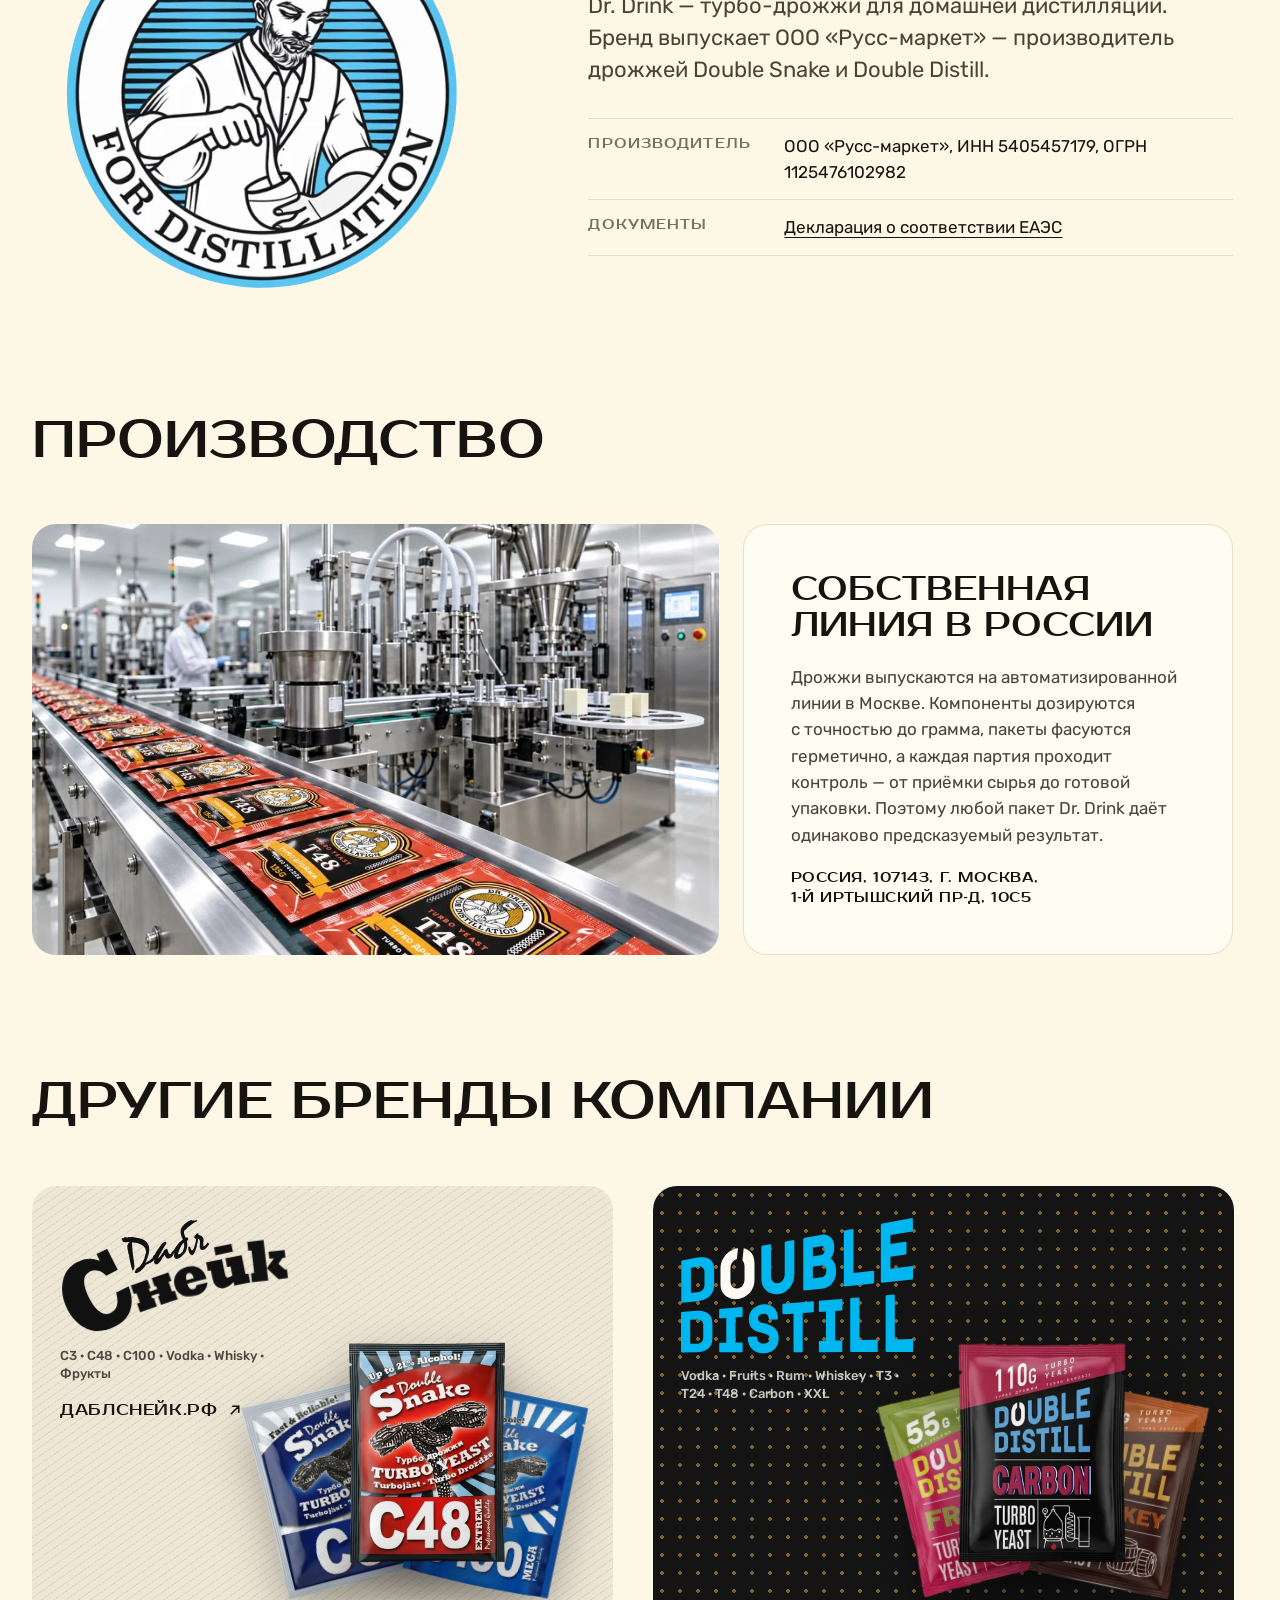
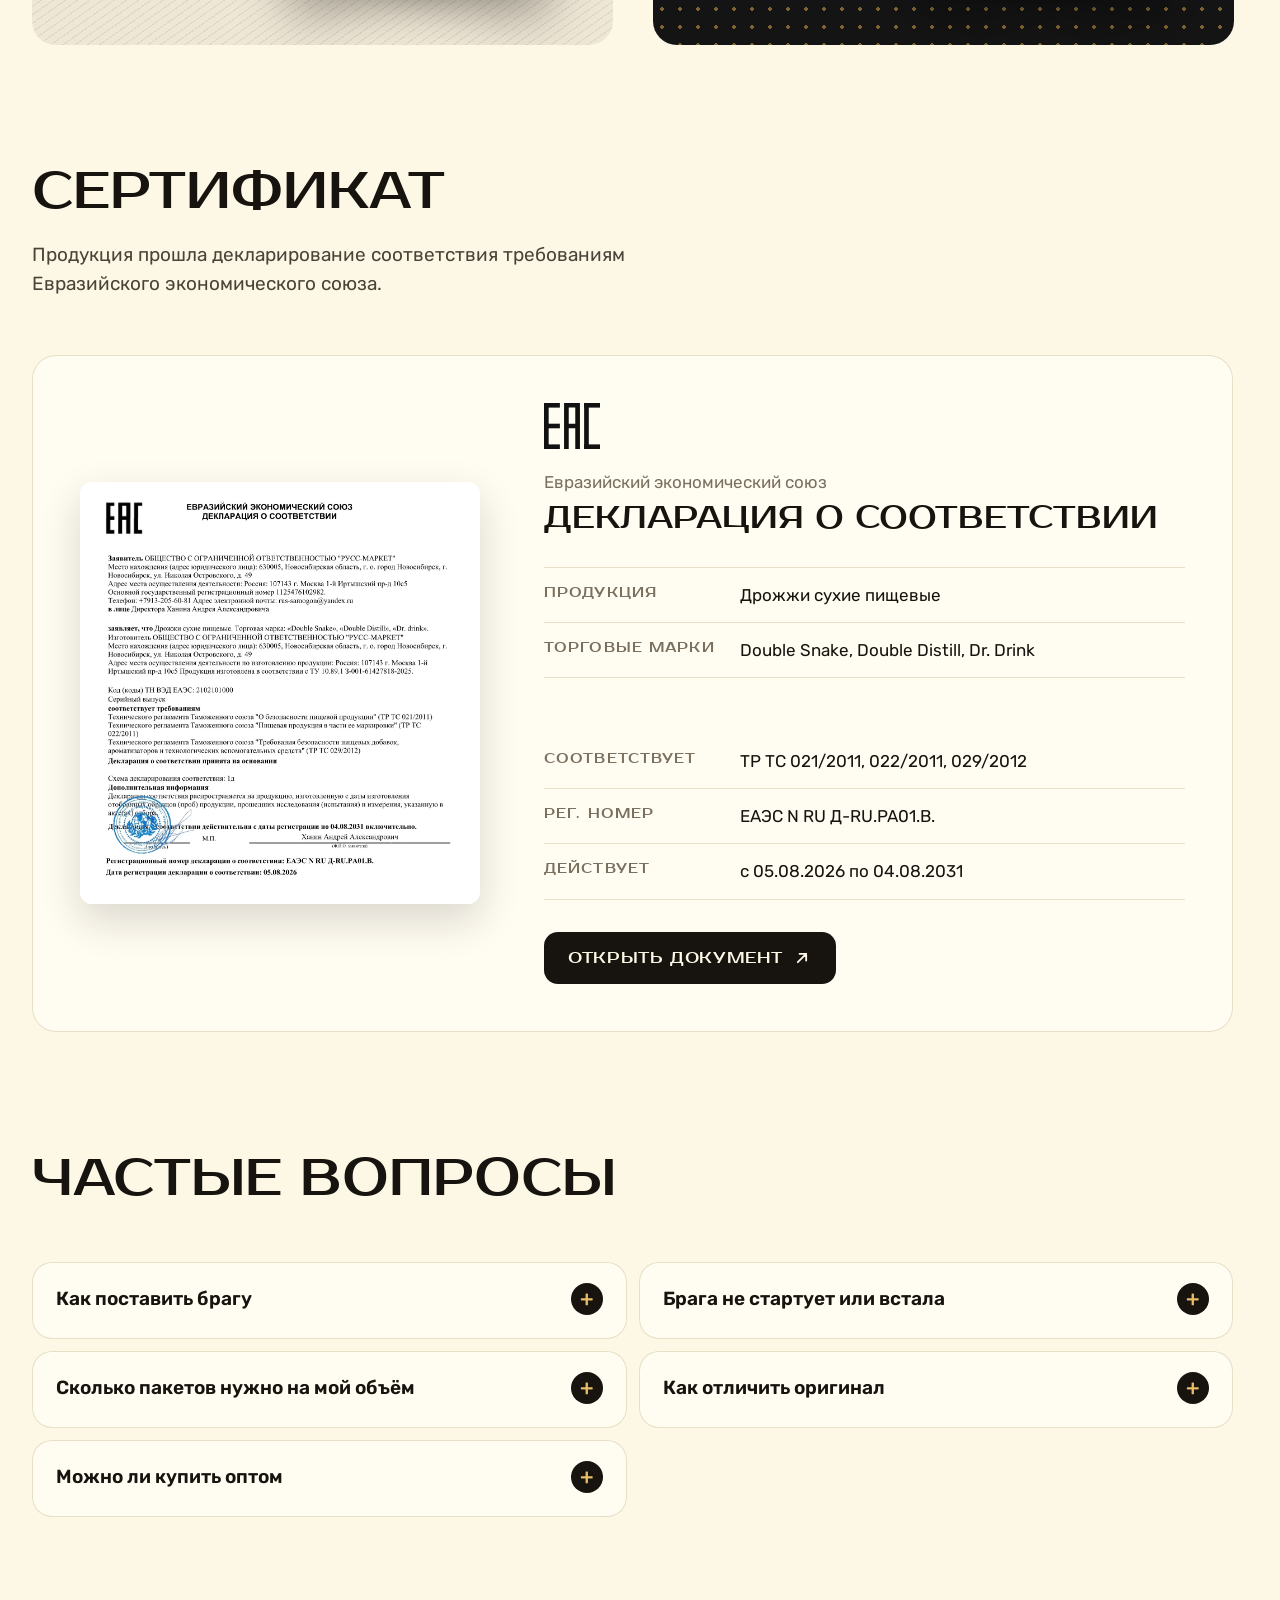
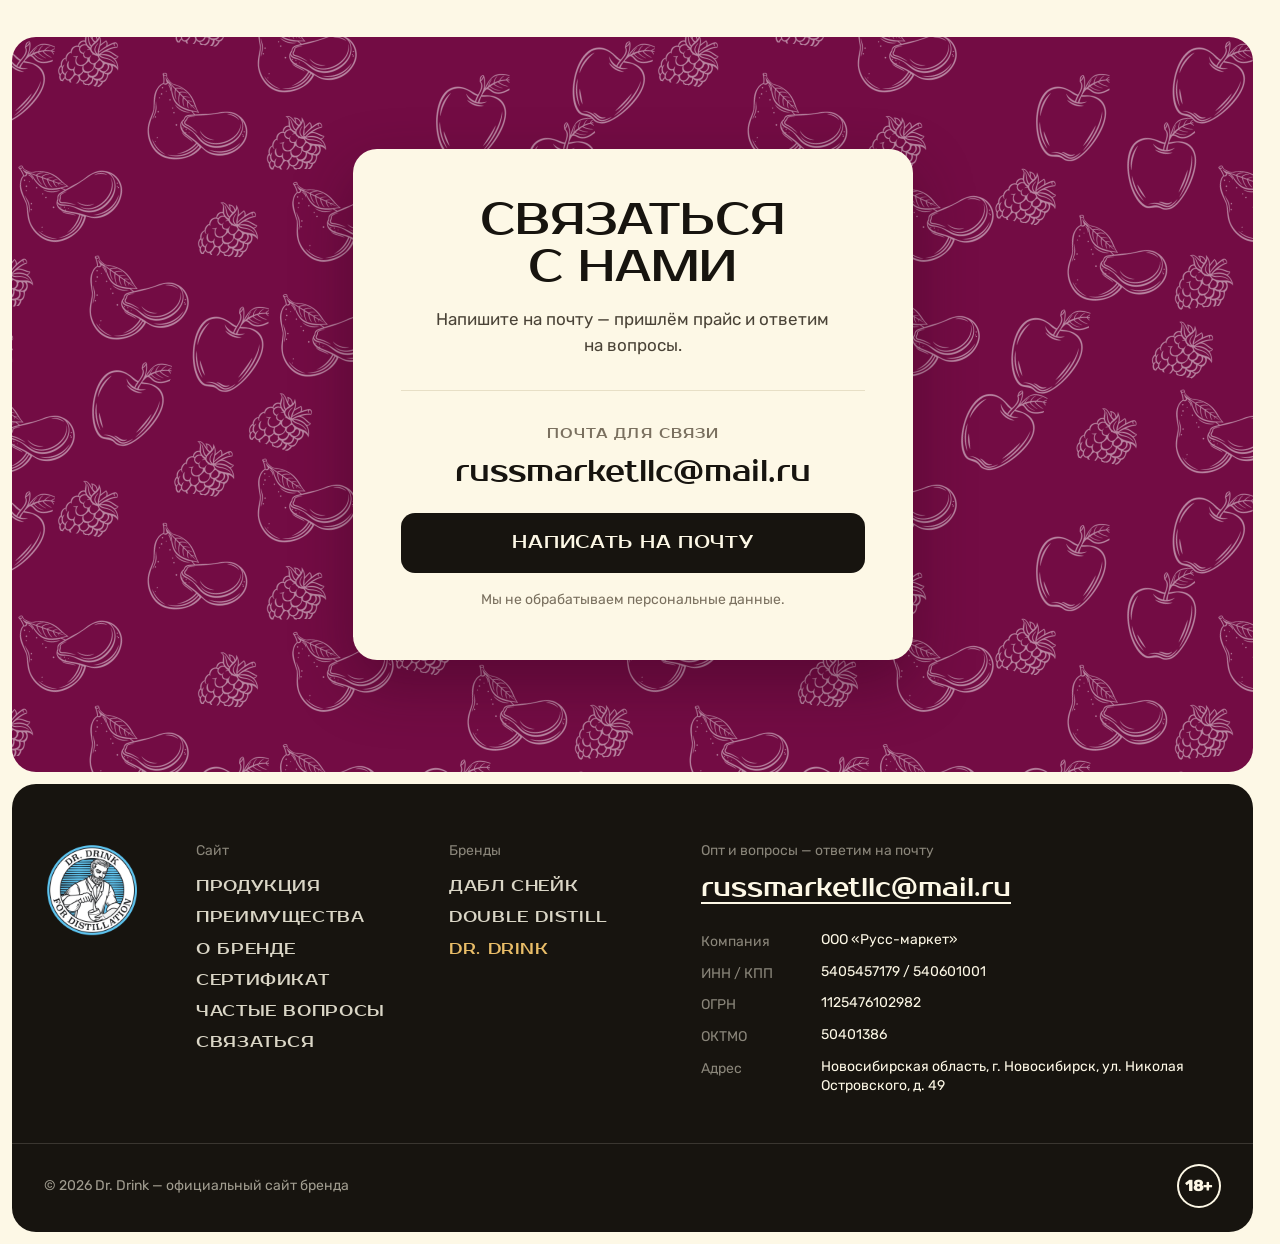
==== commit 074df604: "Почта в окне «Связаться», блоке связи и подвале — всегда одной строкой: nowrap + кегль от ширины кол" ====
--- a/index.html
+++ b/index.html
@@ -19,7 +19,7 @@
 <link rel="preconnect" href="https://fonts.googleapis.com">
 <link rel="preconnect" href="https://fonts.gstatic.com" crossorigin>
 <link rel="stylesheet" href="https://fonts.googleapis.com/css2?family=Prosto+One&family=Rubik:wght@400;500;600&display=swap">
-<link rel="stylesheet" href="css/site.css?v=20261033">
+<link rel="stylesheet" href="css/site.css?v=20261034">
 <script>if(!matchMedia("(prefers-reduced-motion: reduce)").matches)document.documentElement.classList.add("anim-on")</script>
 </head>
 <body>
@@ -268,6 +268,6 @@
   <div class="dcard dcard-s"><h2 class="dcard-title" id="soon-title">Сайт<br>в&nbsp;разработке</h2></div>
 </dialog>
 
-<script src="js/site.js?v=20261033"></script>
+<script src="js/site.js?v=20261034"></script>
 </body>
 </html>
--- a/css/site.css
+++ b/css/site.css
@@ -318,13 +318,13 @@
 .ccard { width: min(560px, 100%); min-width: 0; padding: 48px; border-radius: var(--r-pnl); background: var(--cream); color: var(--ink); text-align: center; box-shadow: 0 24px 60px rgba(40,4,24,.35); }
 .ccard .h2 { font-size: 44px; }
 .ccard-sub { margin: 16px 0 0; color: var(--ink-2); }
-.cmail { margin-top: 32px; padding-top: 28px; border-top: 1px solid var(--line); }
-.cmail-addr { display: inline-block; margin-top: 8px; font: var(--head-w) 30px/1.2 var(--f-head); text-decoration: none; letter-spacing: var(--head-ls); }
+.cmail { container-type: inline-size; min-width: 0; margin-top: 32px; padding-top: 28px; border-top: 1px solid var(--line); }
+.cmail-addr { display: inline-block; max-width: 100%; white-space: nowrap; margin-top: 8px; font: var(--head-w) min(22px, 5.5vw)/1.2 var(--f-head); font-size: min(30px, 8cqw); text-decoration: none; letter-spacing: var(--head-ls); }
 .cmail-addr:hover { color: var(--fruit); }
 .cmail .btn { width: 100%; margin-top: 24px; }
 .cmail-note { margin: 16px 0 0; font-size: 14px; color: var(--ink-3); }
 
-@media (max-width: 767px) { .contact { min-height: 0; padding-inline: 12px; } .ccard { padding: 32px 16px; } .ccard .h2 { font-size: 30px; } .cmail .btn { white-space: normal; height: auto; min-height: 56px; padding: 12px 16px; } .cmail-addr { max-width: 100%; display: inline-flex; align-items: center; min-height: 44px; font-size: 22px; overflow-wrap: anywhere; } }
+@media (max-width: 767px) { .contact { min-height: 0; padding-inline: 12px; } .ccard { padding: 32px 16px; } .ccard .h2 { font-size: 30px; } .cmail .btn { white-space: normal; height: auto; min-height: 56px; padding: 12px 16px; } .cmail-addr { max-width: 100%; display: inline-flex; align-items: center; min-height: 44px; font-size: min(22px, 8cqw); } }
 
 /* ---------- другие бренды — геометрия и анимация блока «Наши бренды» с даблснейк.рф (замер 1440) ---------- */
 .pb-grid { display: grid; grid-template-columns: 1fr 1fr; gap: 40px; }
@@ -411,9 +411,10 @@
 .dcard { display: grid; grid-template-columns: 1fr 1fr; gap: 48px; padding: 64px 56px; border-radius: var(--r-pnl); background: var(--ink); color: var(--cream); }
 .dcard-title { margin: 0; font: var(--head-w) 72px/.9 var(--f-head); text-transform: var(--head-tt); letter-spacing: var(--head-ls); }
 .dcard-sub { max-width: 420px; margin: 24px 0 0; font-size: 18px; font-weight: 500; line-height: 1.4; }
-.dmail { display: flex; flex-direction: column; align-items: flex-start; }
+.dmail { container-type: inline-size; min-width: 0; display: flex; flex-direction: column; align-items: flex-start; }
 .dmail-label { margin-bottom: 12px; font-size: 12px; font-weight: 500; line-height: 1; color: rgba(253,248,230,.55); }
-.dmail-addr { font: var(--head-w) 42px/1.05 var(--f-head); text-decoration: none; letter-spacing: var(--head-ls); transition: color var(--t); max-width: 100%; overflow-wrap: anywhere; }
+/* адрес почты — всегда одной строкой (как на даблснейк.рф): кегль от ширины колонки-контейнера; без container queries — запасной от ширины окна */
+.dmail-addr { max-width: 100%; white-space: nowrap; font: var(--head-w) min(26px, 5.5vw)/1.05 var(--f-head); font-size: min(42px, 8cqw); text-decoration: none; letter-spacing: var(--head-ls); transition: color var(--t); }
 .dmail-addr:hover { color: var(--gold-hi); }
 .dmail-text { margin: 20px 0 8px; font-size: 18px; font-weight: 500; }
 .dmail-btn { width: 100%; margin-top: 12px; }
@@ -421,6 +422,8 @@
 .cdlg-s { width: min(560px, calc(100% - 32px)); }
 .dcard-s { grid-template-columns: 1fr; padding: 64px 48px; }
 .dcard-s .dcard-title { font-size: 64px; }
+/* планшет: заголовок 72 px не оставляет места колонке с почтой — окно в одну колонку */
+@media (max-width: 1099px) { .dcard { grid-template-columns: 1fr; gap: 32px; } .dcard-title { font-size: 60px; } }
 
 @media (max-width: 767px) {
   .cdlg { width: calc(100% - 16px); max-height: calc(100% - 16px); overflow: auto; }
@@ -429,7 +432,7 @@
   .dcard-title, .dcard-s .dcard-title { font-size: 40px; }
   .dcard-s { padding: 56px 20px 40px; }
   .dcard-sub, .dmail-text { font-size: 16px; }
-  .dmail-addr { font-size: 26px; }
+  .dmail-addr { font-size: min(26px, 8cqw); }
 }
 
 /* ---------- подвал: навигация по сайту и брендам, реквизиты, 18+ (как на даблснейк.рф) ---------- */
@@ -448,8 +451,9 @@
 .ft-off { color: rgba(253,248,230,.4); }
 .ft-btnlink { padding: 5px 0; border: 0; background: none; text-align: left; cursor: pointer; font: var(--head-w) 16px/1.2 var(--f-head); text-transform: var(--head-tt); letter-spacing: .04em; color: rgba(253,248,230,.85); transition: color var(--t); }
 .ft-btnlink:hover { color: var(--gold-hi); }
+.ft-r { container-type: inline-size; min-width: 0; }
 .ft-r .ft-label { margin-bottom: 12px; }
-.ft-mail { font: var(--head-w) 26px/1.1 var(--f-head); color: var(--cream); text-underline-offset: 6px; }
+.ft-mail { white-space: nowrap; font: var(--head-w) min(22px, 5.5vw)/1.1 var(--f-head); font-size: min(26px, 8cqw); color: var(--cream); text-underline-offset: 6px; }
 .ft-mail:hover { color: var(--gold-hi); }
 .ft-reqs { display: grid; gap: 10px; margin: 28px 0 0; }
 .ft-reqs div { display: grid; grid-template-columns: 104px 1fr; gap: 16px; font-size: 14px; }
@@ -464,7 +468,7 @@
   .ft-l { flex-direction: column; gap: 28px; }
   .ft-logo img { width: 72px; height: 72px; }
   .ft-cols { grid-template-columns: 1fr; gap: 28px; } /* «Бренды» — под навигацией сайта */
-  .ft-mail { font-size: 22px; overflow-wrap: anywhere; }
+  .ft-mail { font-size: min(22px, 8cqw); }
   .ft-reqs div { grid-template-columns: 1fr; gap: 2px; }
   .ft-bot { margin-top: 32px; }
 }
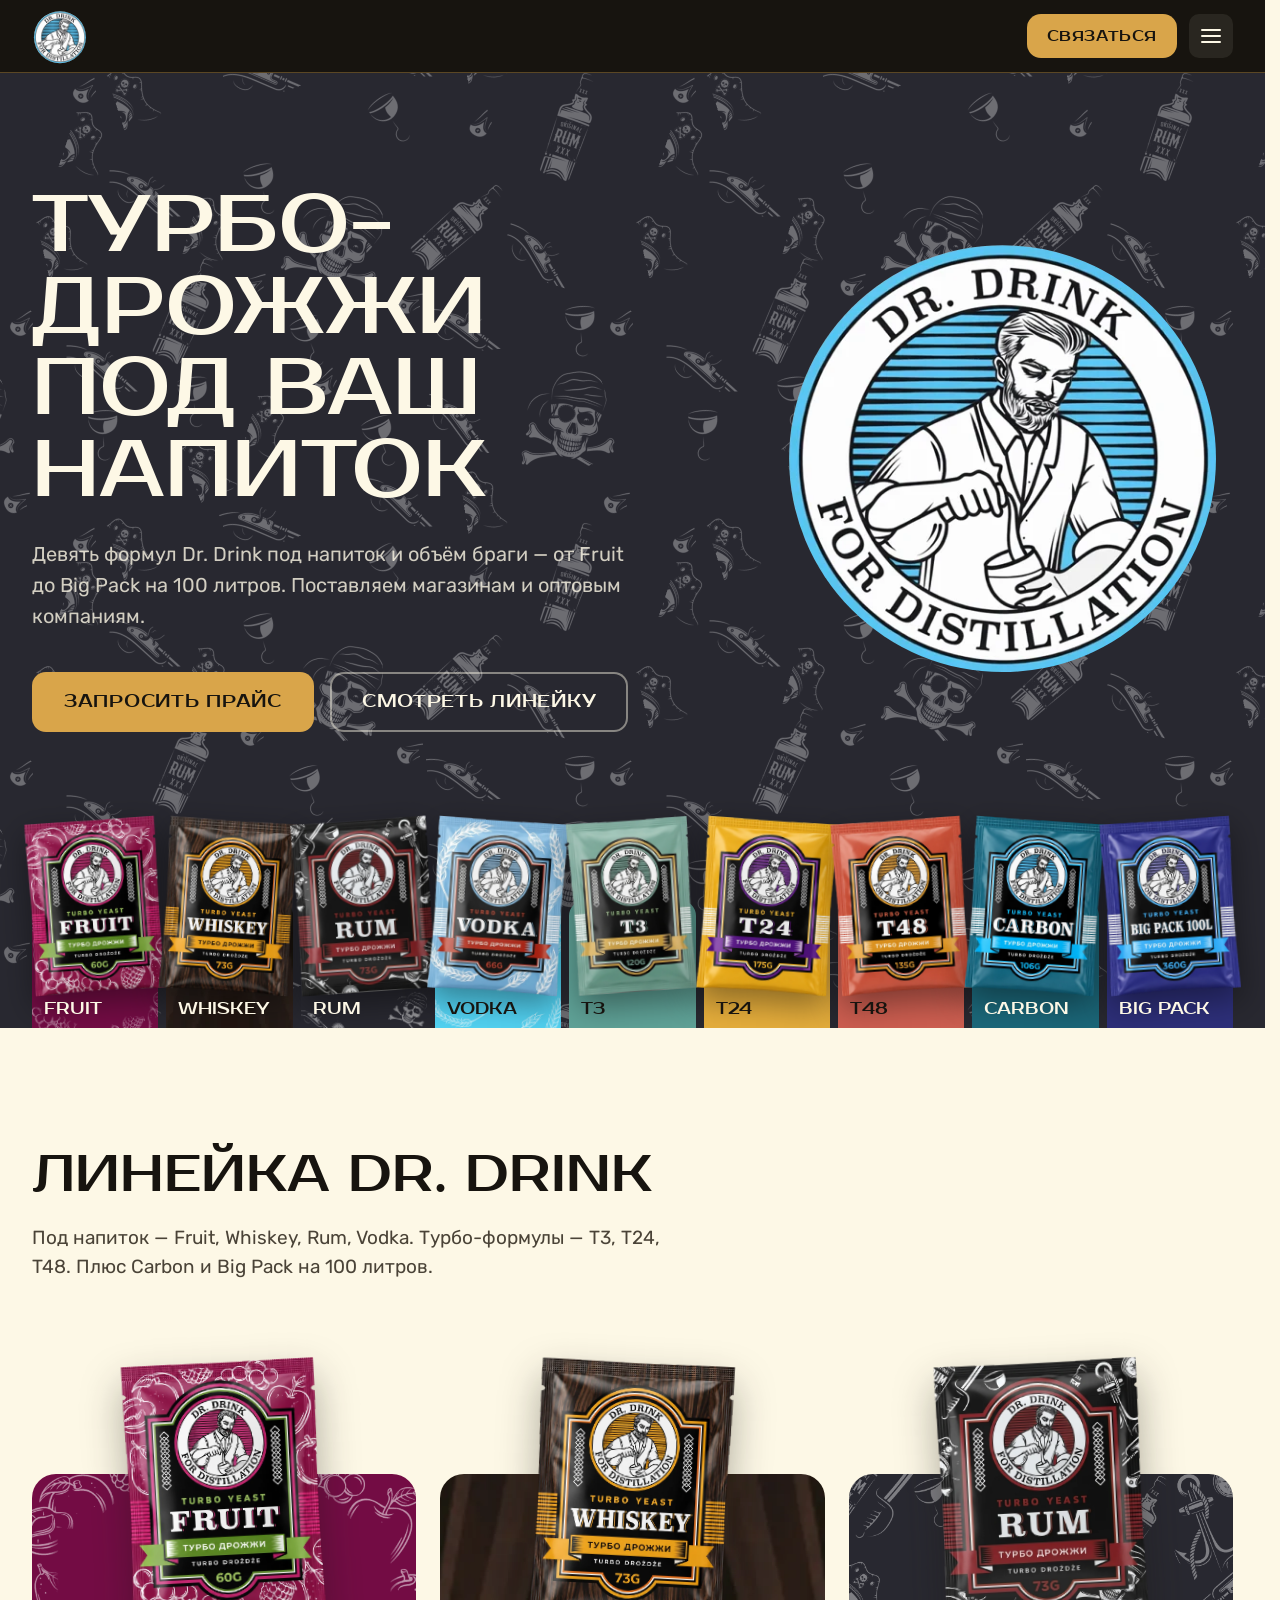
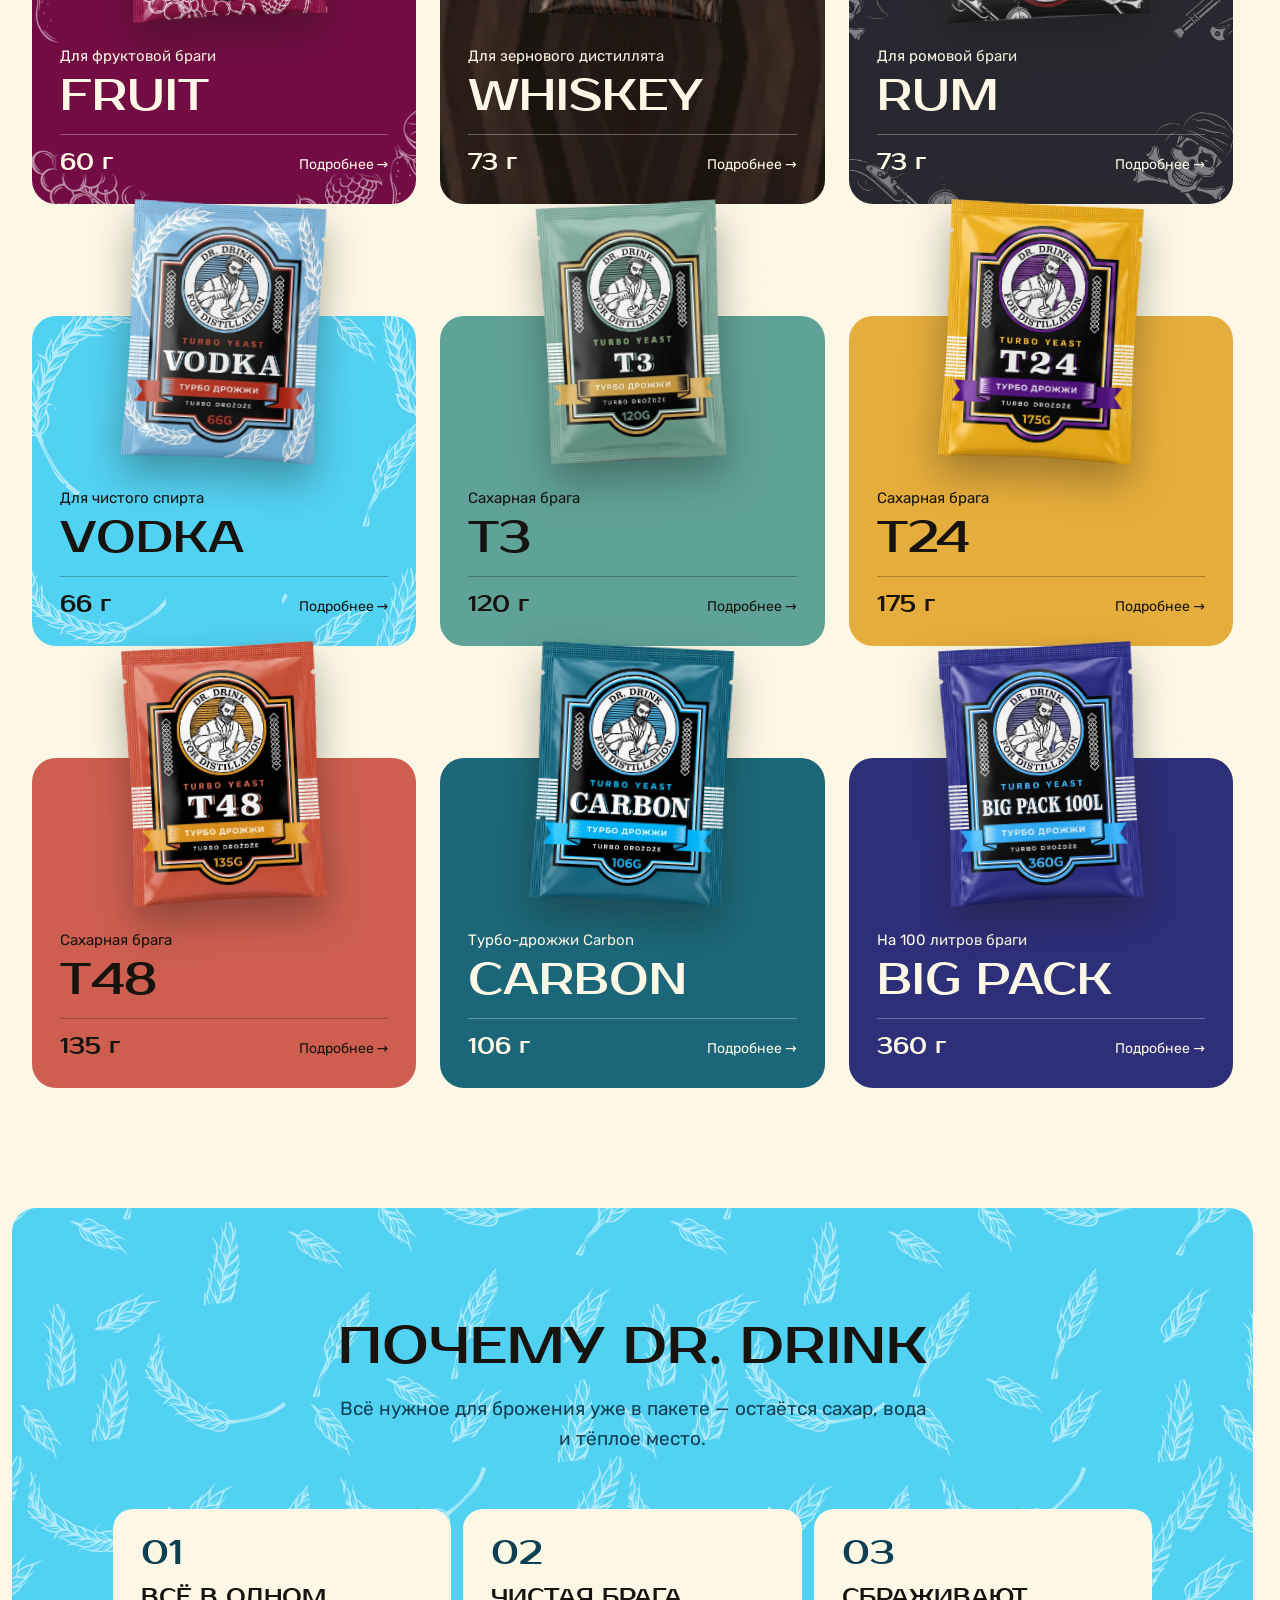
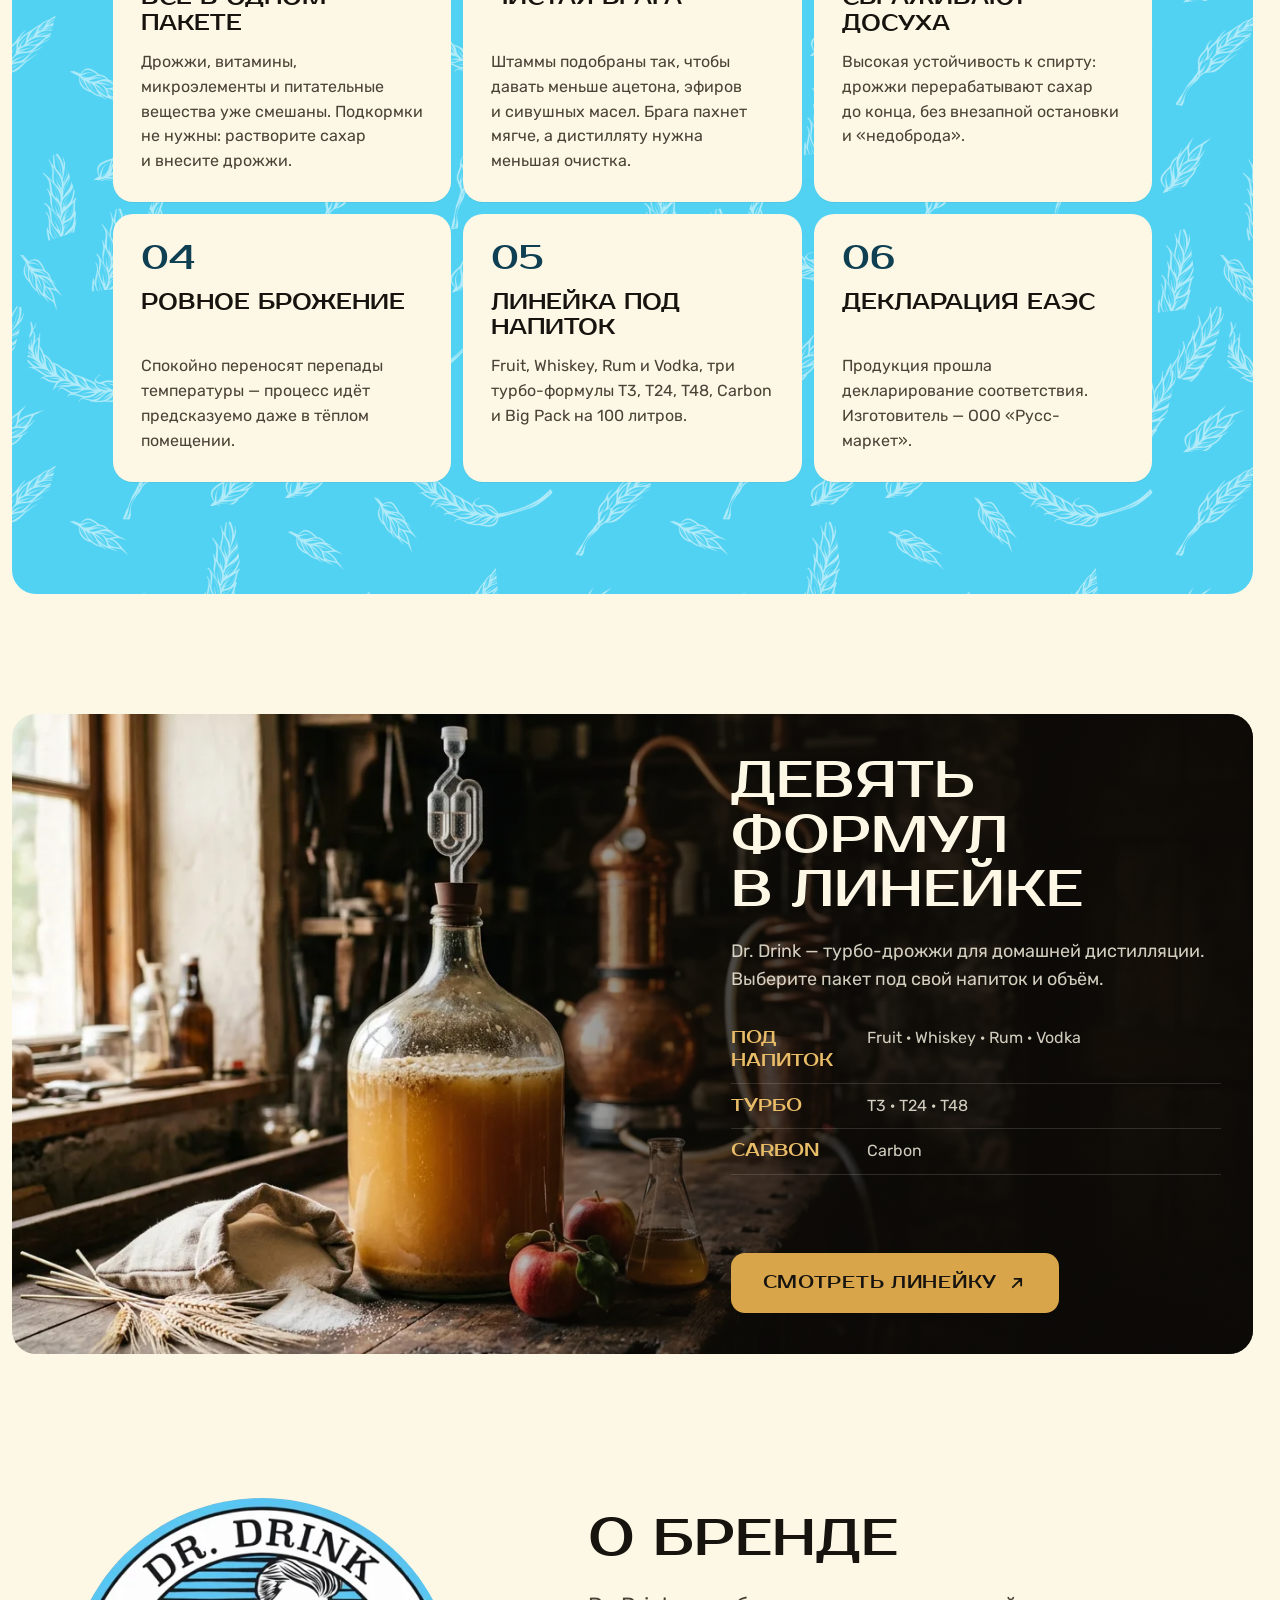
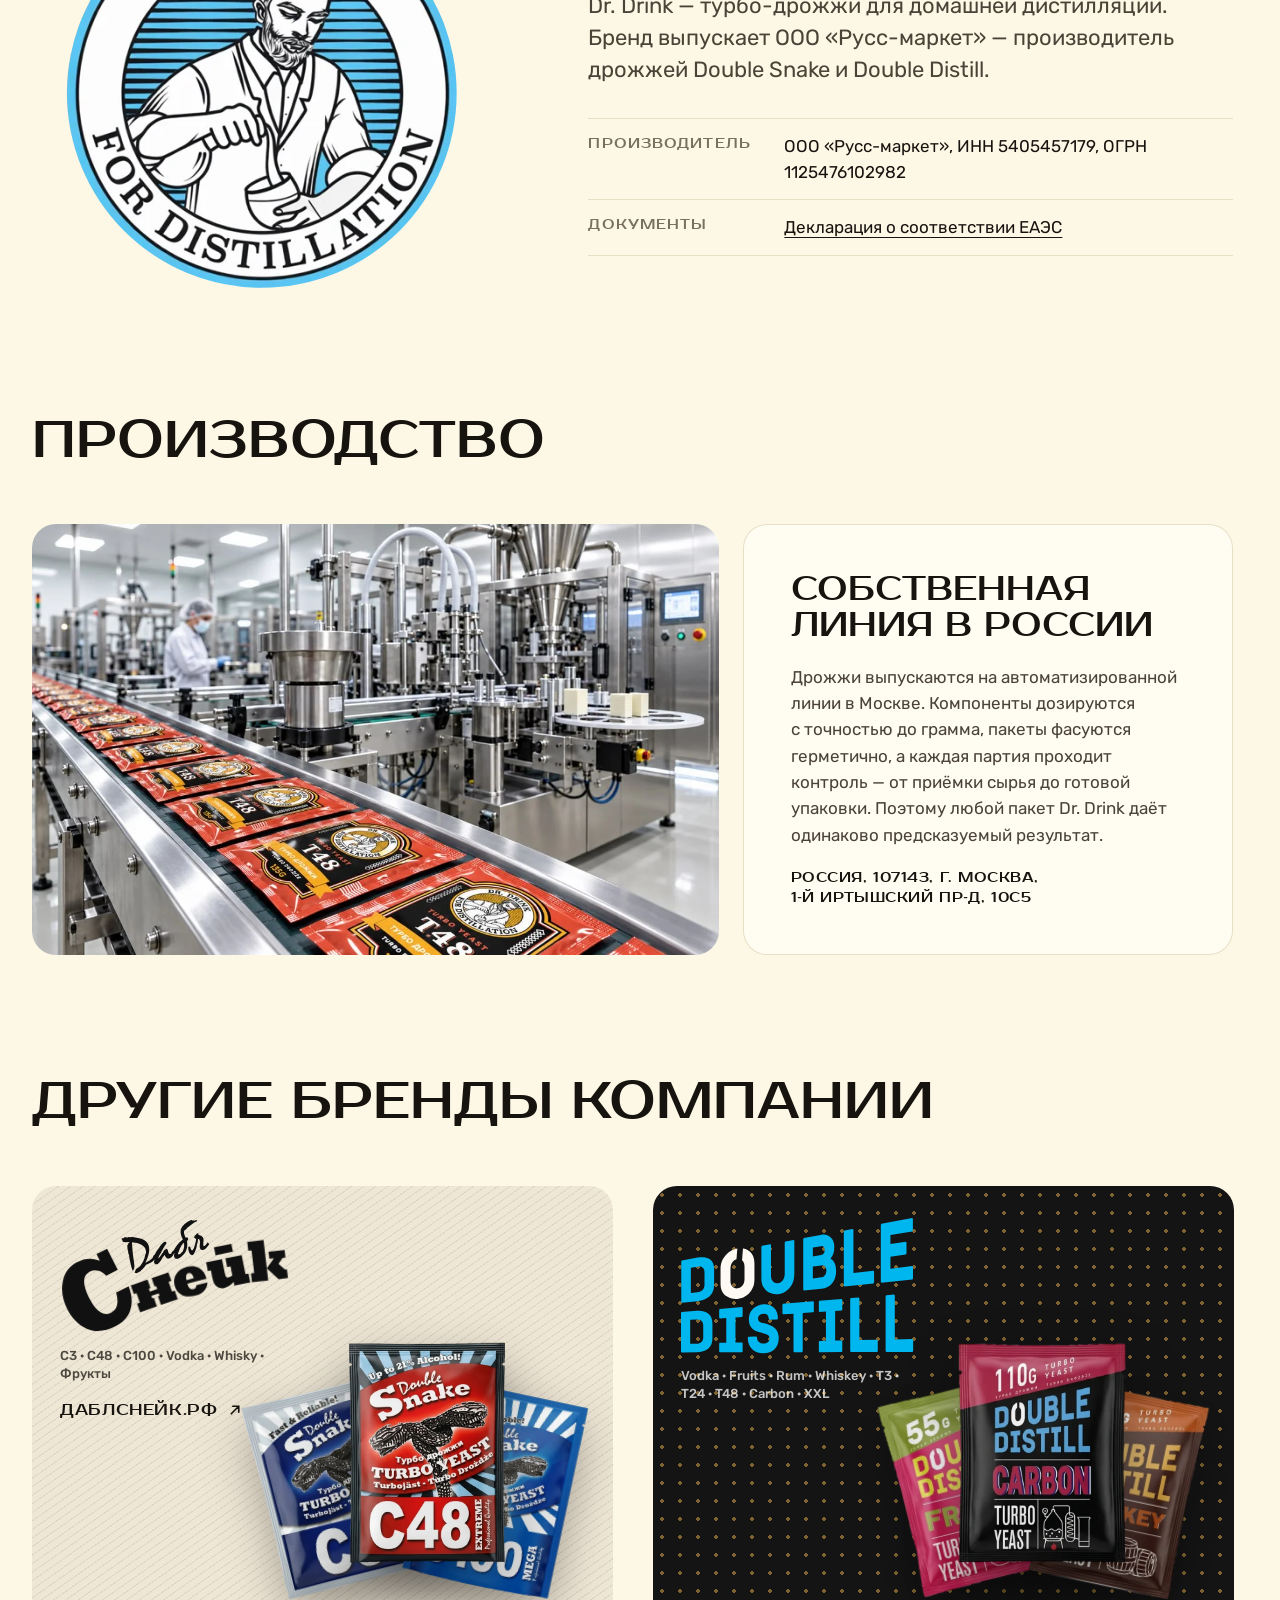
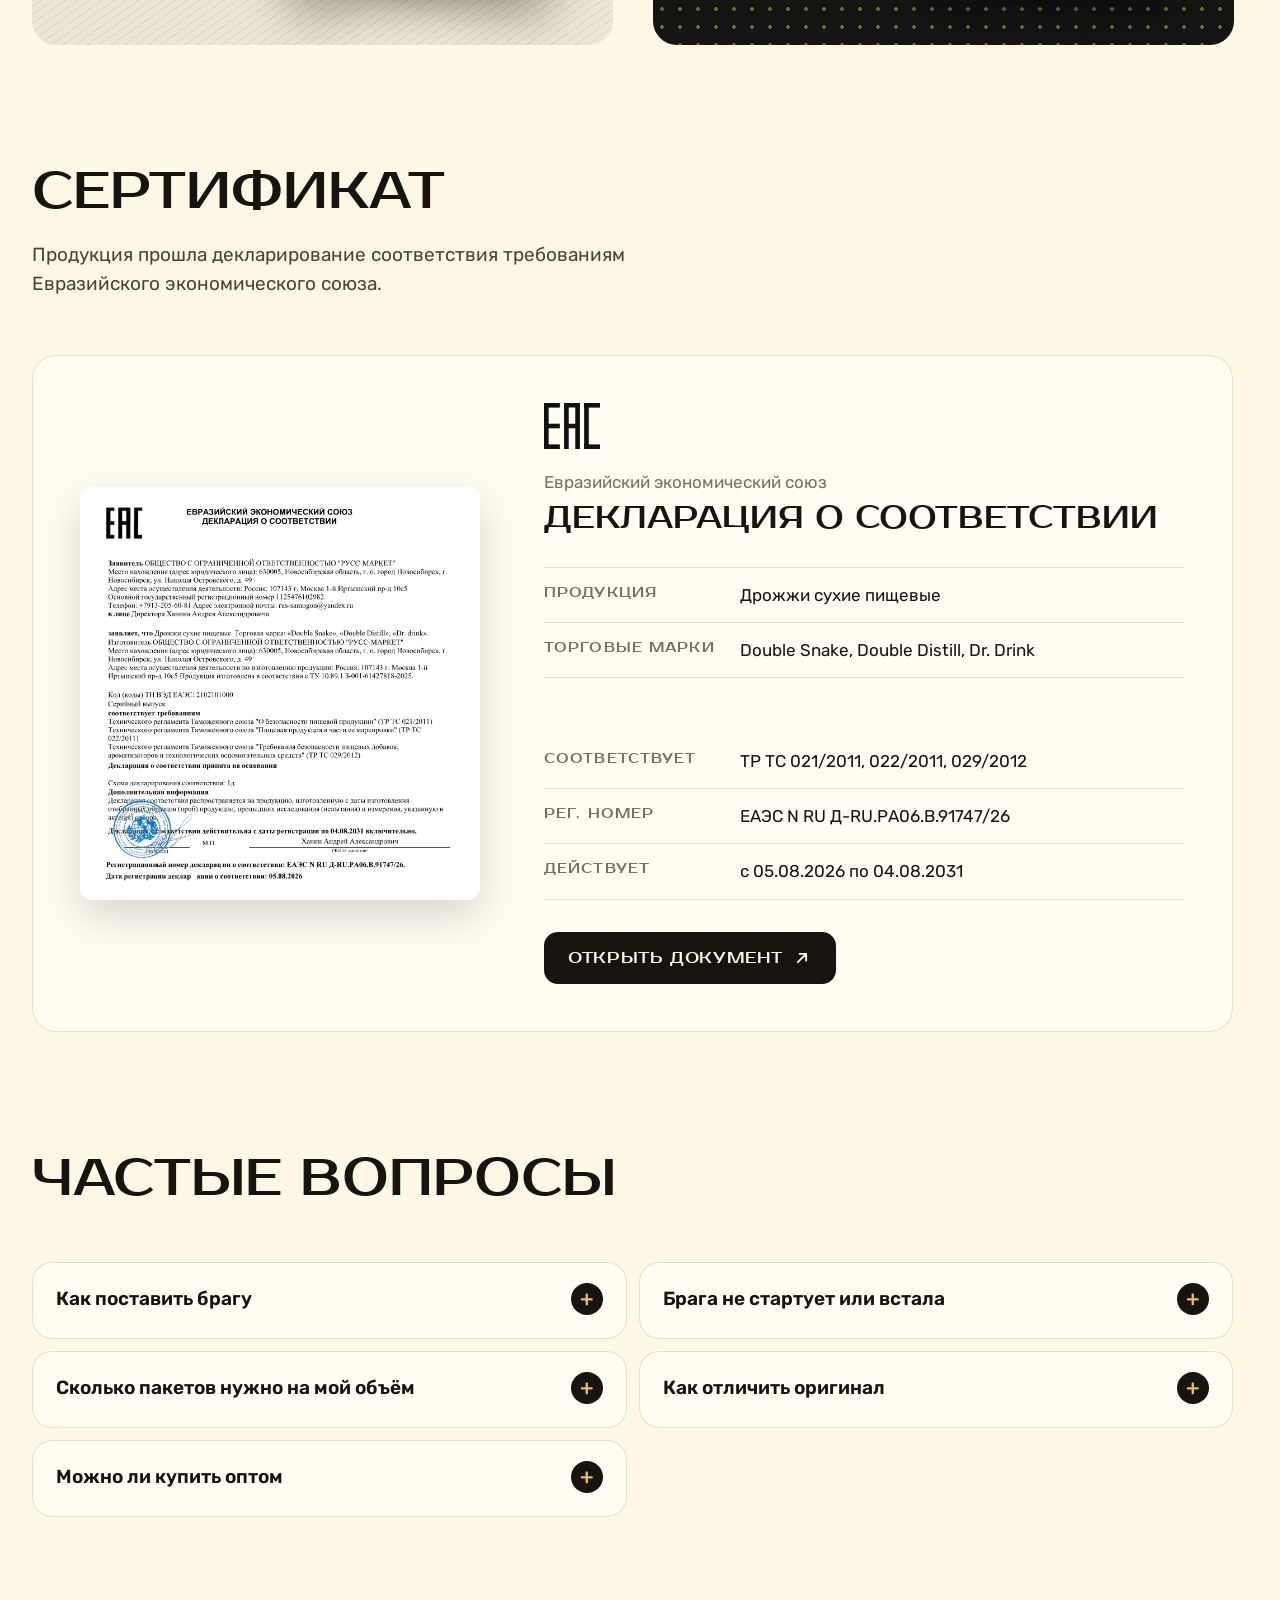
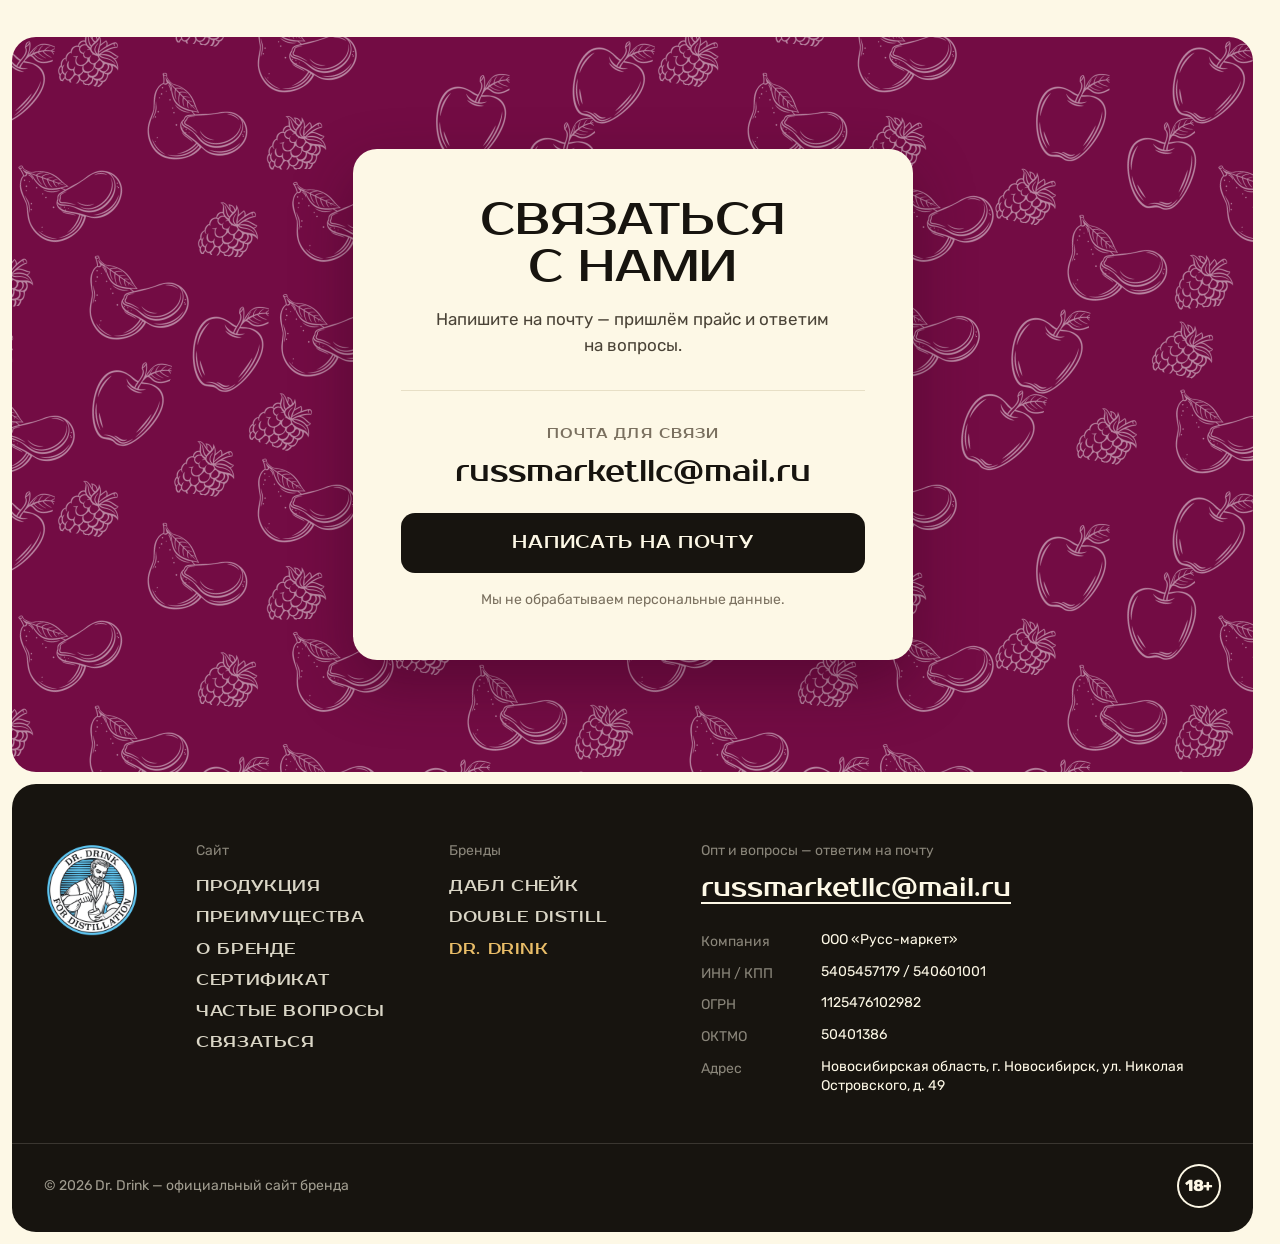
==== commit 38650b36: "Новая декларация ЕАЭС: полный рег. номер Д-RU.РА06.В.91747/26, картинка declaration-eaes-2026.webp C" ====
--- a/index.html
+++ b/index.html
@@ -176,7 +176,7 @@
       <p class="lead">Продукция прошла декларирование соответствия требованиям Евразийского экономического союза.</p>
     </div>
     <div class="decl">
-      <a class="decl-pic" href="img/declaration-eaes.webp" target="_blank" rel="noopener" aria-label="Открыть декларацию о соответствии ЕАЭС целиком"><img src="img/declaration-eaes.webp" alt="Декларация о соответствии ЕАЭС, ООО «Русс-маркет»" width="1429" height="1506" loading="lazy"></a>
+      <a class="decl-pic" href="img/declaration-eaes-2026.webp" target="_blank" rel="noopener" aria-label="Открыть декларацию о соответствии ЕАЭС целиком"><img src="img/declaration-eaes-2026.webp" alt="Декларация о соответствии ЕАЭС, ООО «Русс-маркет»" width="1429" height="1476" loading="lazy"></a>
       <div>
         <img class="decl-eac" src="img/eac.svg" alt="EAC" width="56" height="48">
         <p class="decl-kicker">Евразийский экономический союз</p>
@@ -186,10 +186,10 @@
           <div><dt class="lbl">Торговые марки</dt><dd>Double Snake, Double Distill, Dr.&nbsp;Drink</dd></div>
           <div><dt class="lbl">Изготовитель</dt><dd>ООО «Русс-маркет»</dd></div>
           <div><dt class="lbl">Соответствует</dt><dd>ТР ТС 021/2011, 022/2011, 029/2012</dd></div>
-          <div><dt class="lbl">Рег. номер</dt><dd>ЕАЭС N RU Д-RU.PA01.B.</dd></div>
+          <div><dt class="lbl">Рег. номер</dt><dd>ЕАЭС N RU Д-RU.РА06.В.91747/26</dd></div>
           <div><dt class="lbl">Действует</dt><dd>с 05.08.2026 по 04.08.2031</dd></div>
         </dl>
-        <a class="btn" href="img/declaration-eaes.webp" target="_blank" rel="noopener">Открыть документ <svg class="i" viewBox="0 0 24 24" aria-hidden="true"><path d="M7 17 17 7M9 7h8v8"/></svg></a>
+        <a class="btn" href="img/declaration-eaes-2026.webp" target="_blank" rel="noopener">Открыть документ <svg class="i" viewBox="0 0 24 24" aria-hidden="true"><path d="M7 17 17 7M9 7h8v8"/></svg></a>
       </div>
     </div>
   </section>
